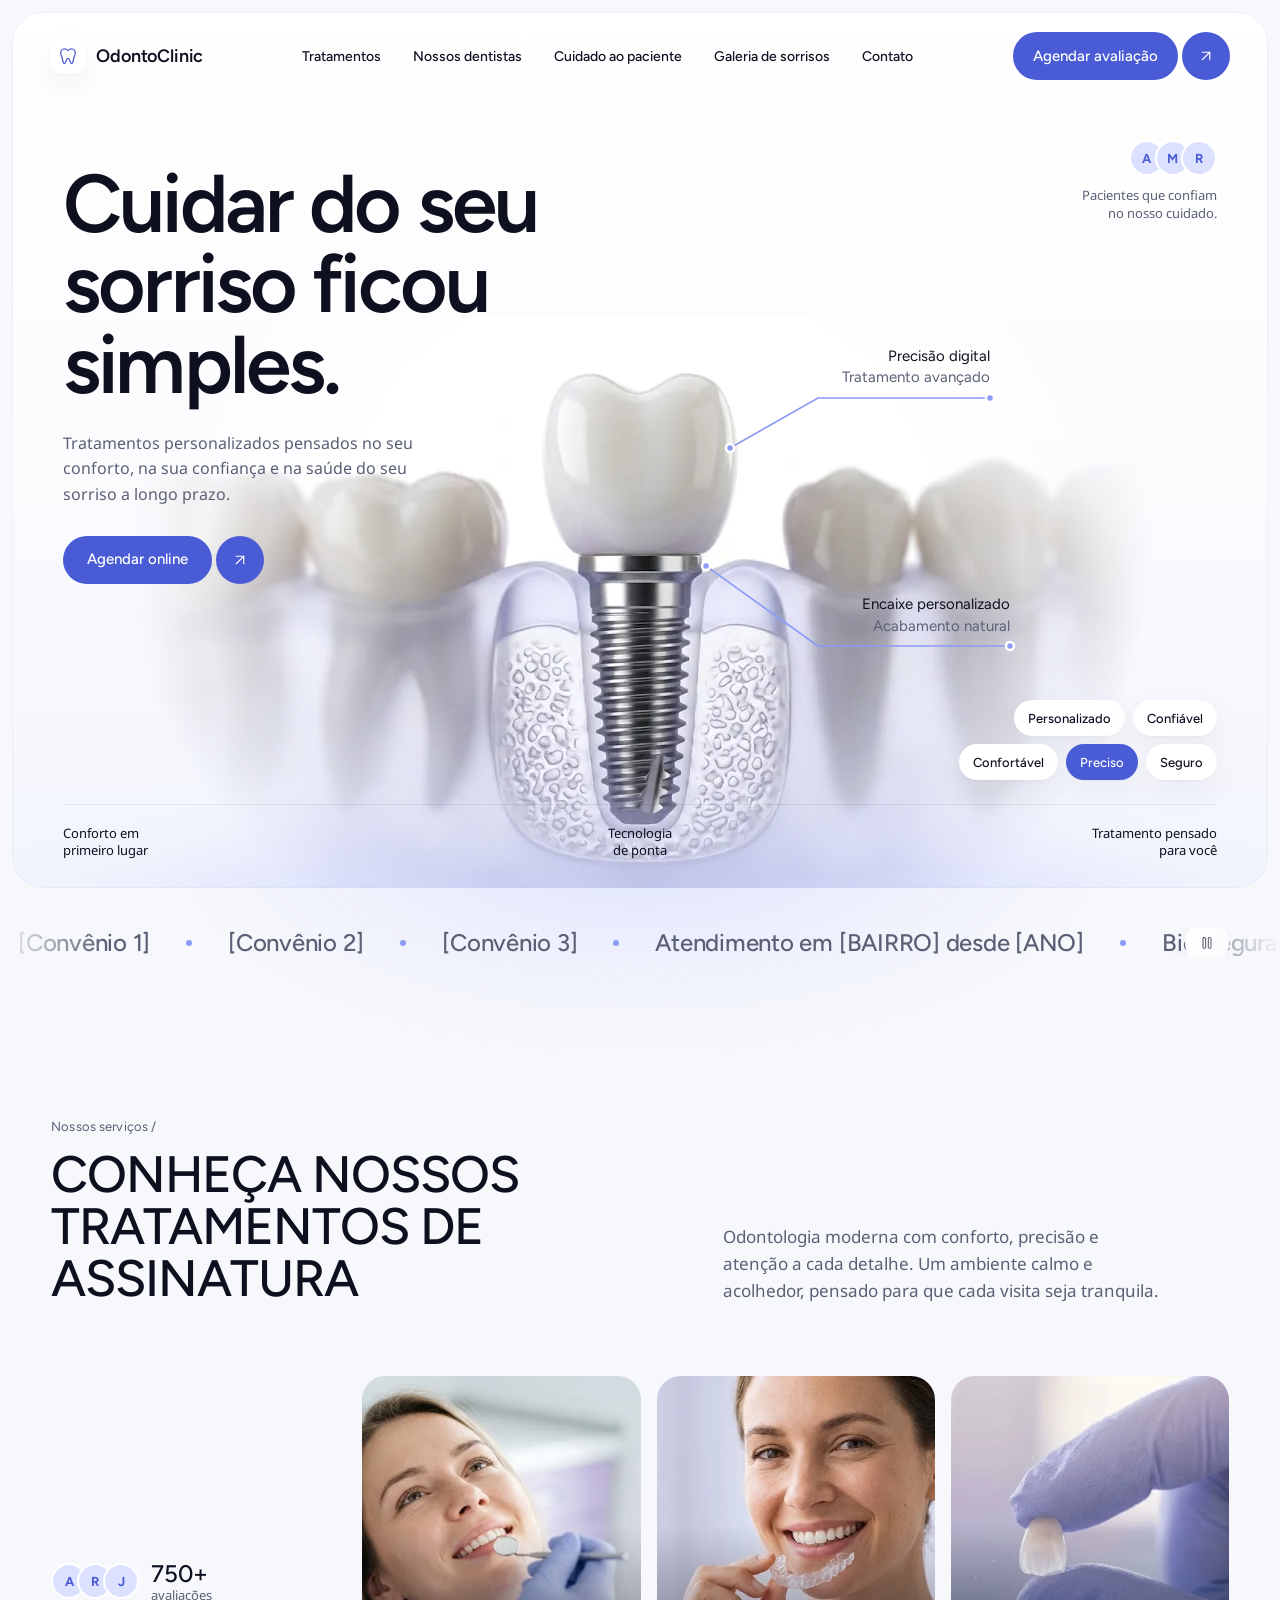
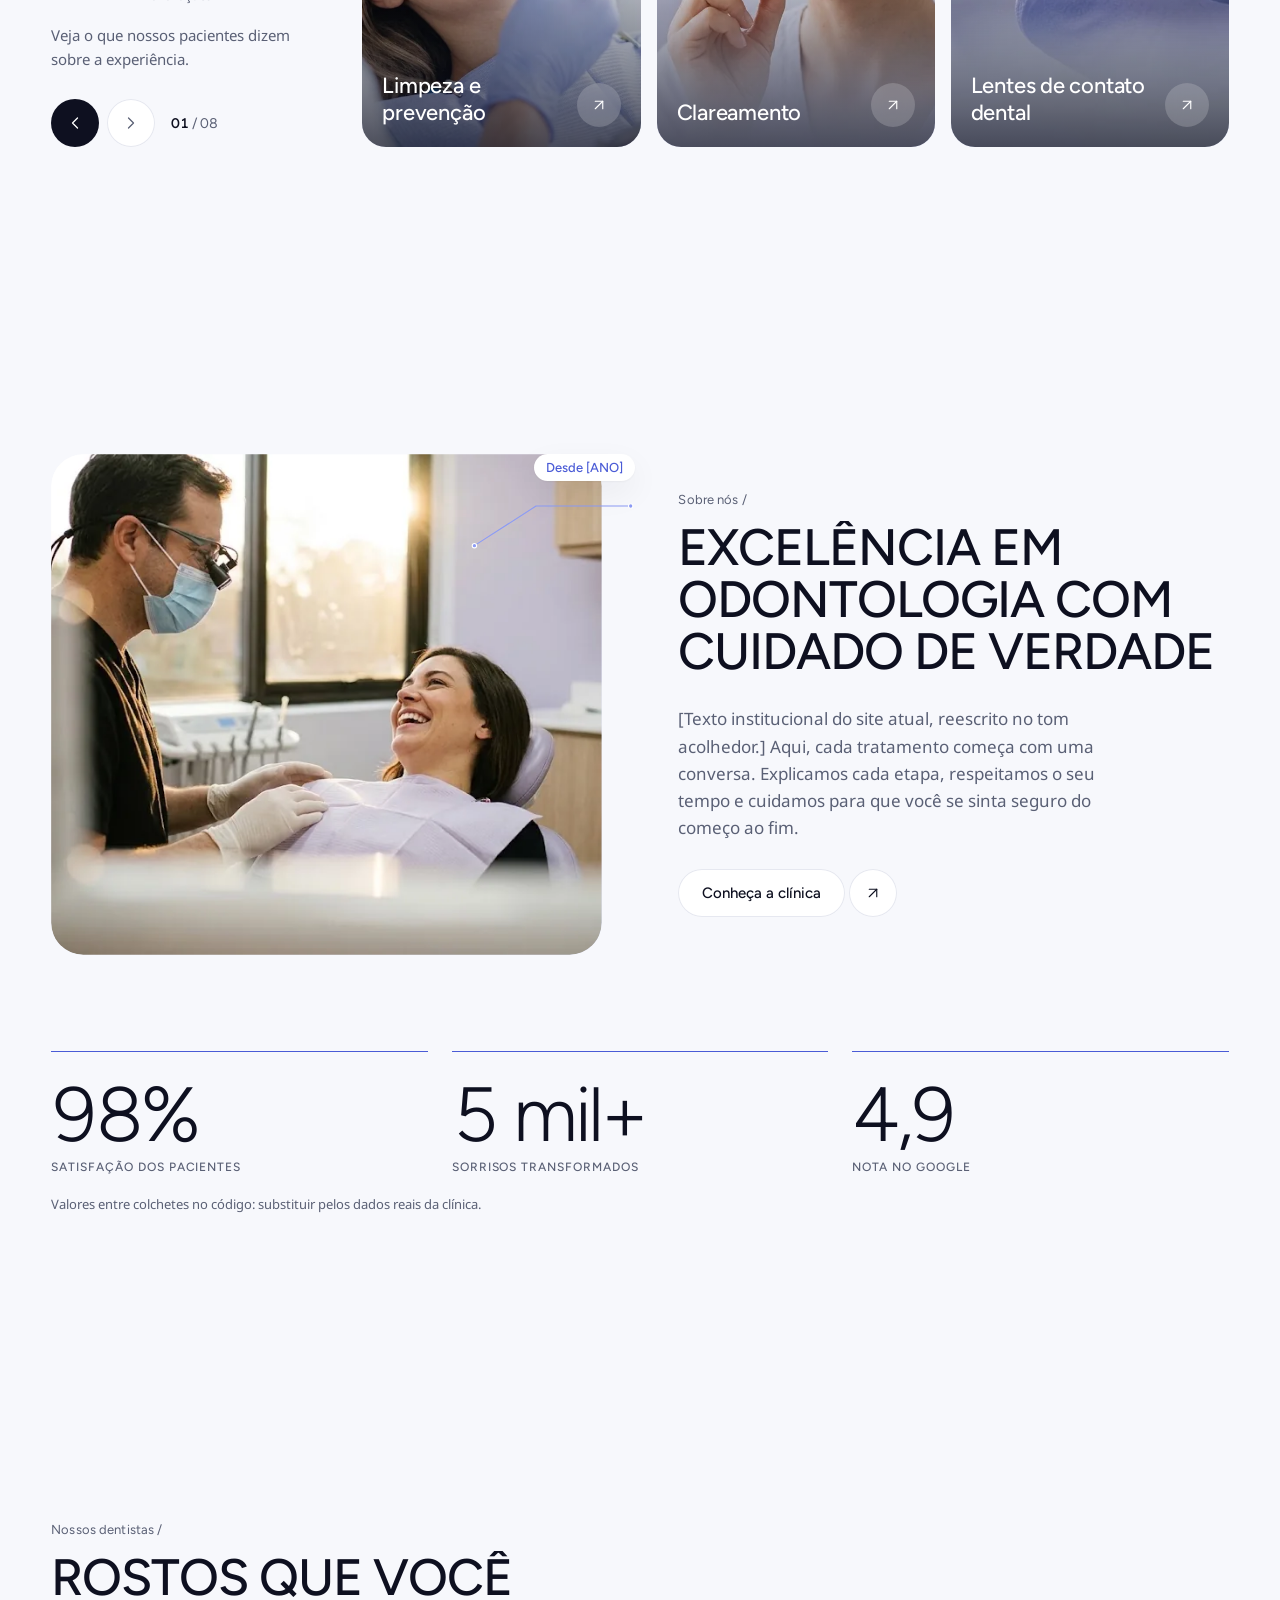
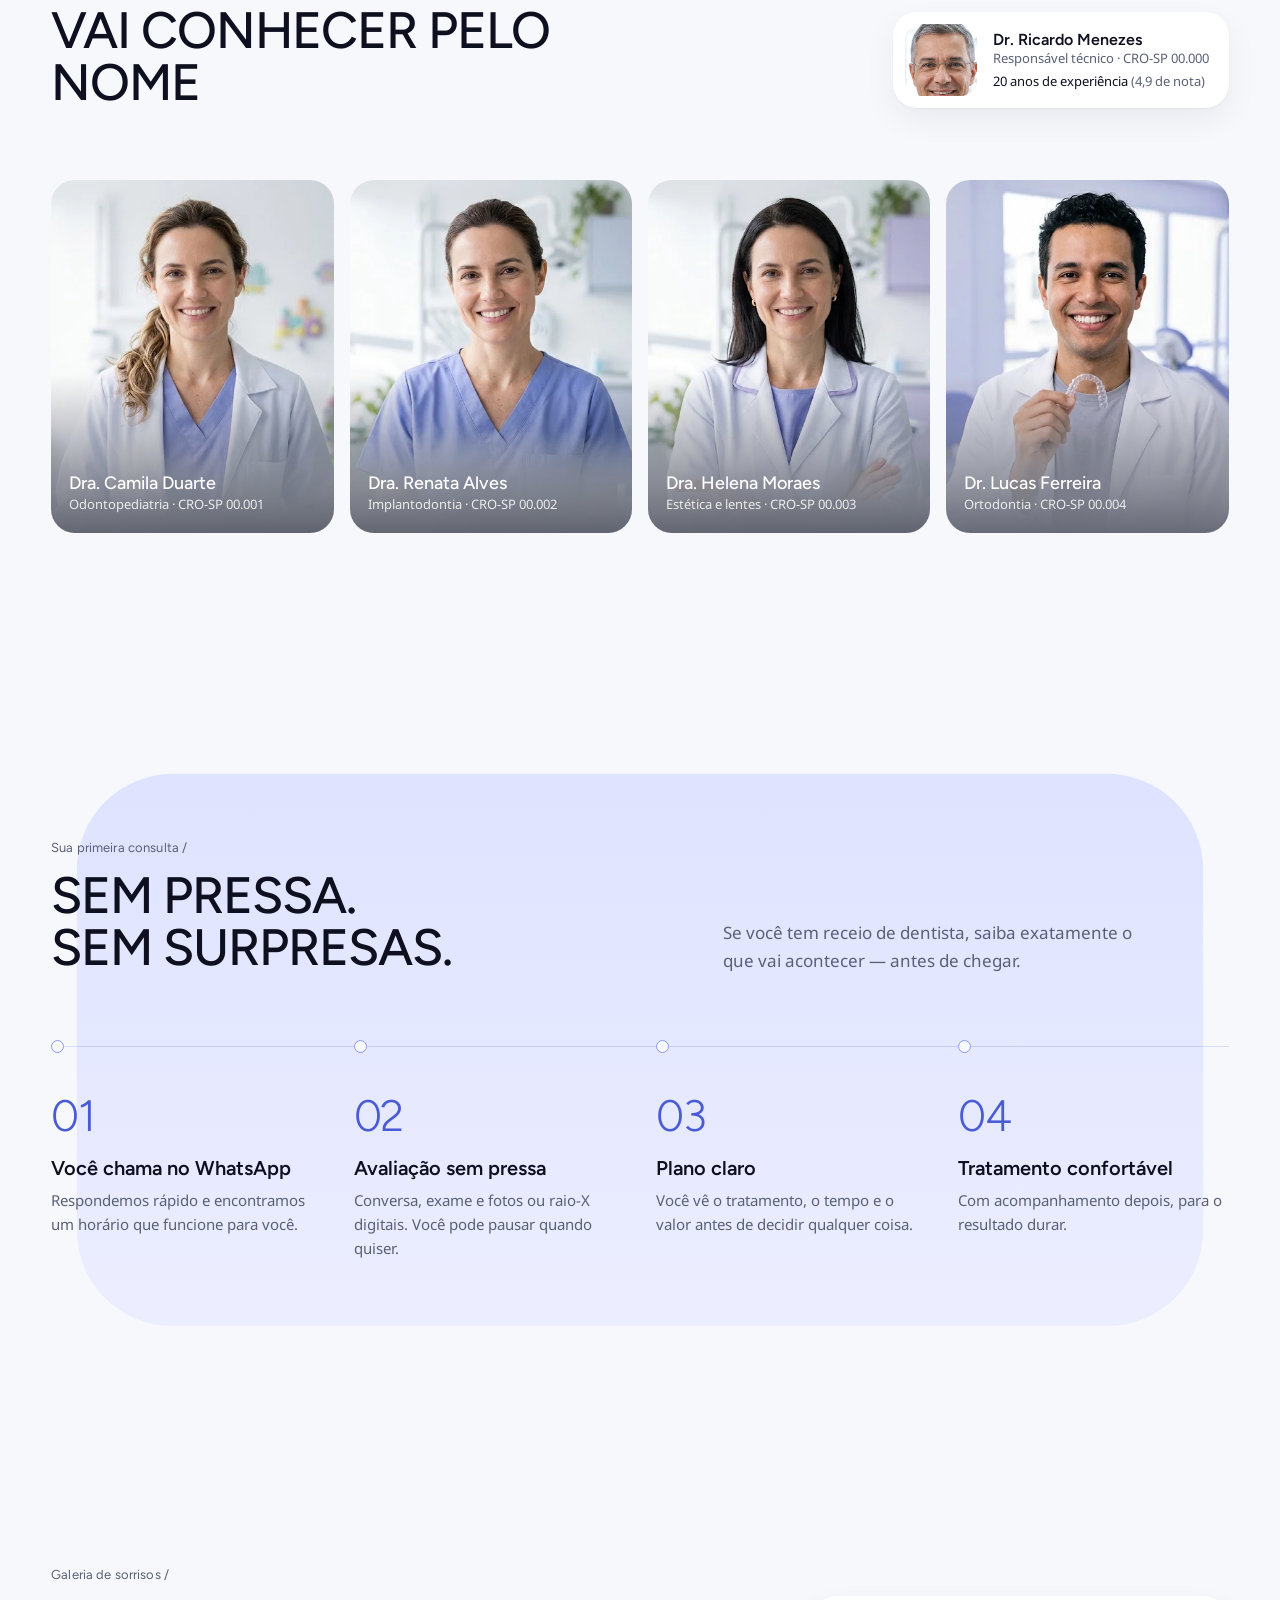
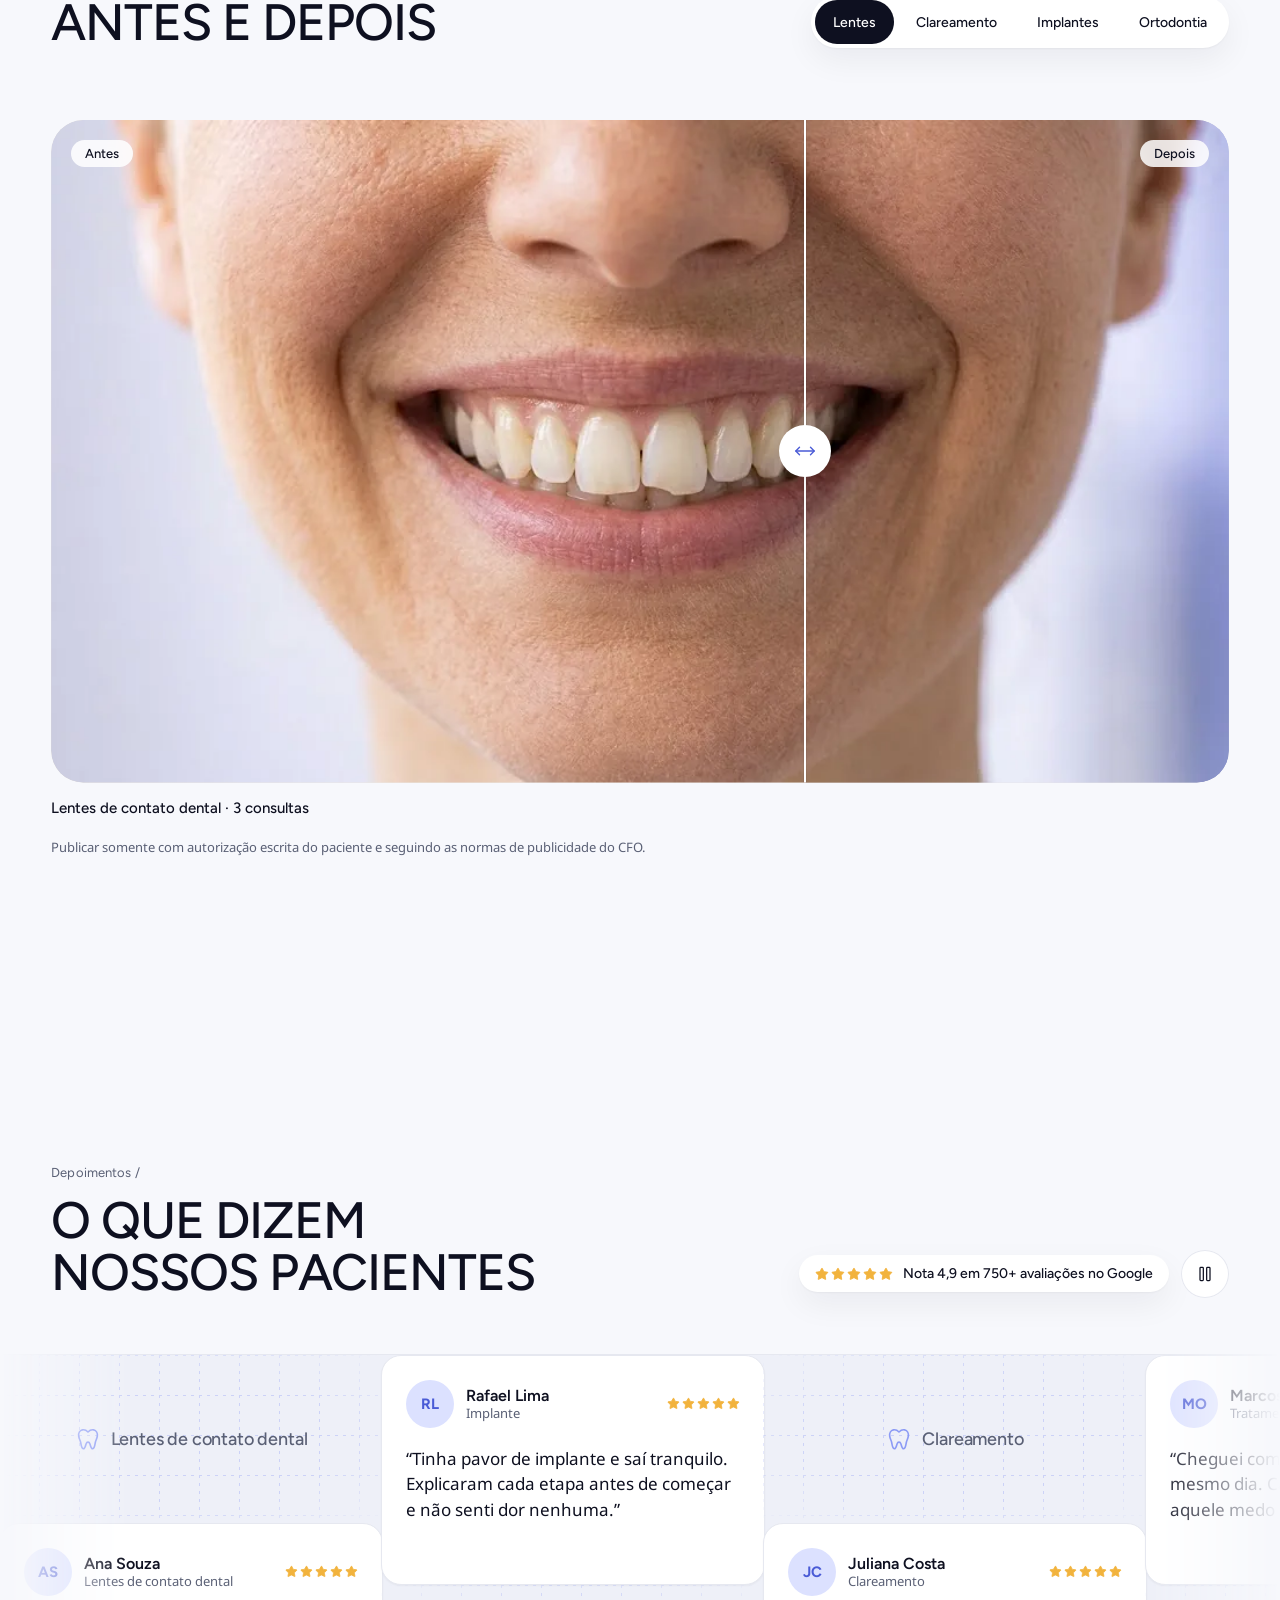
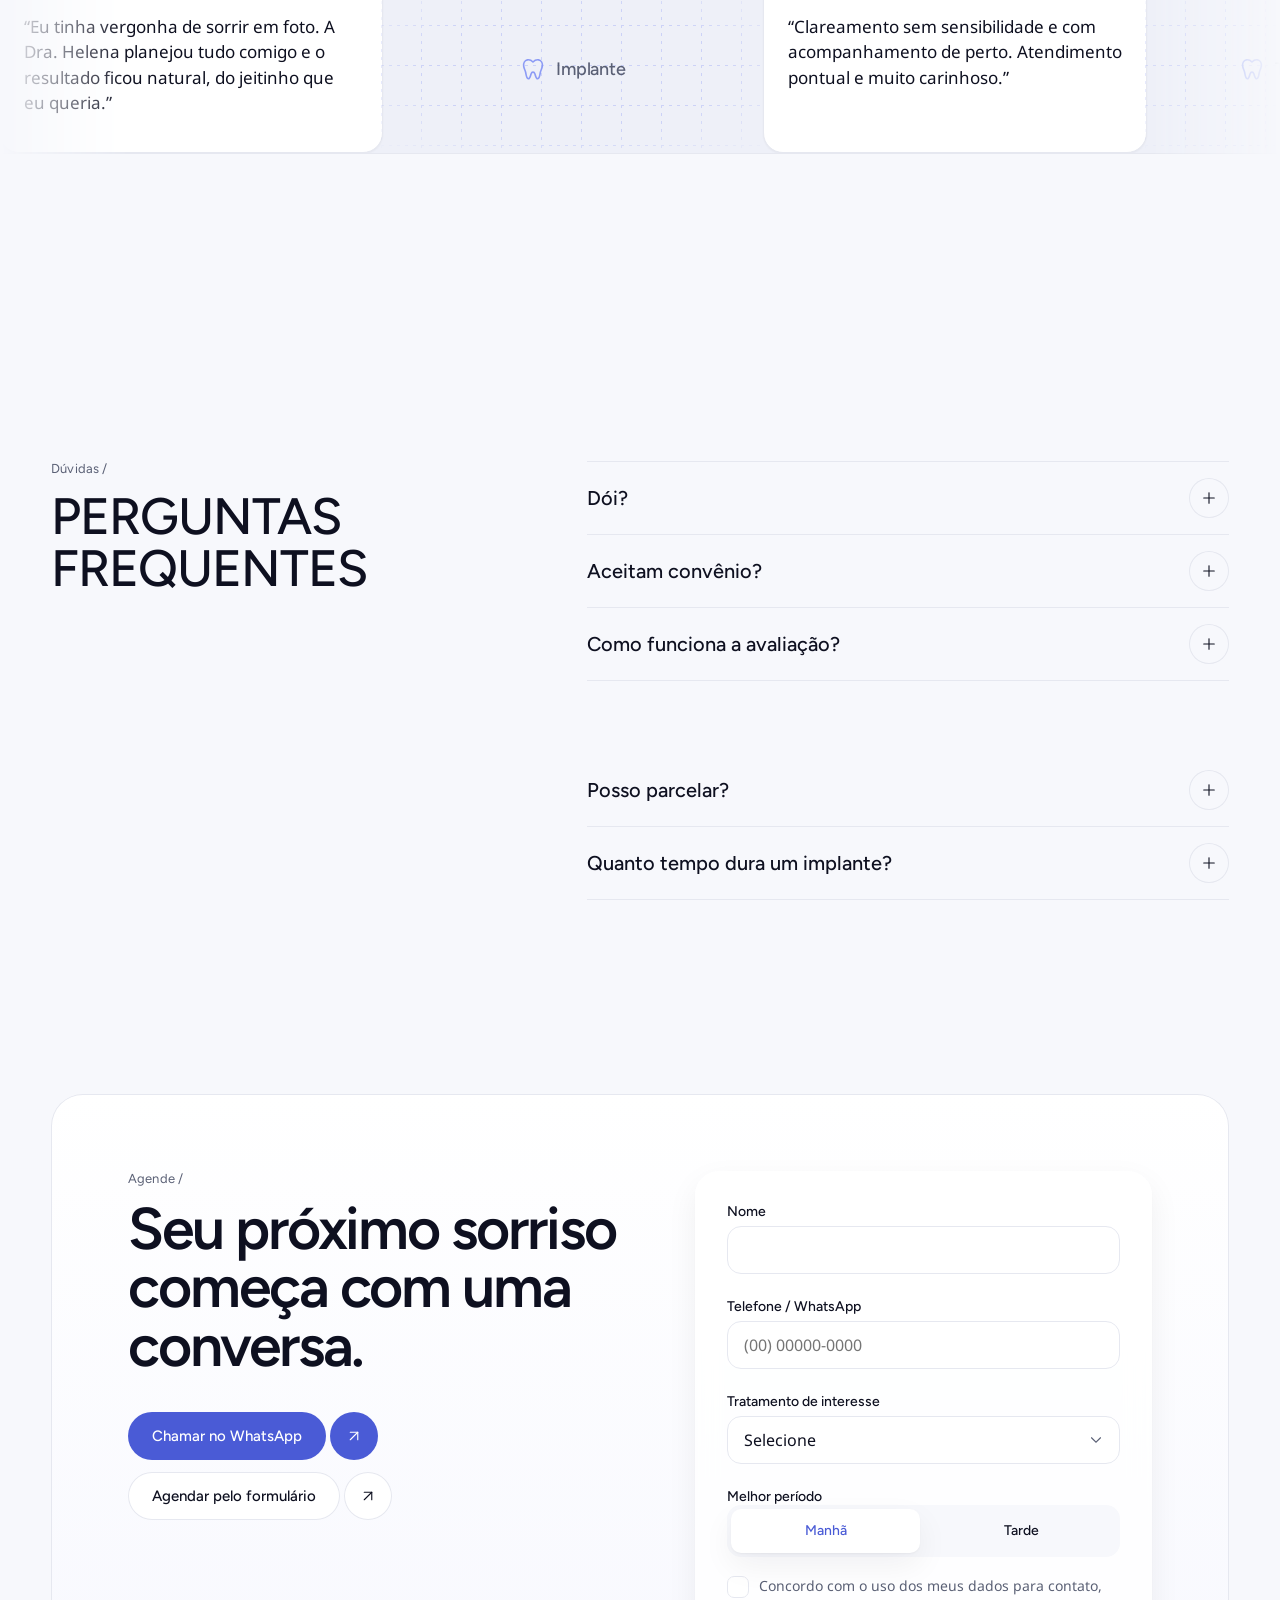
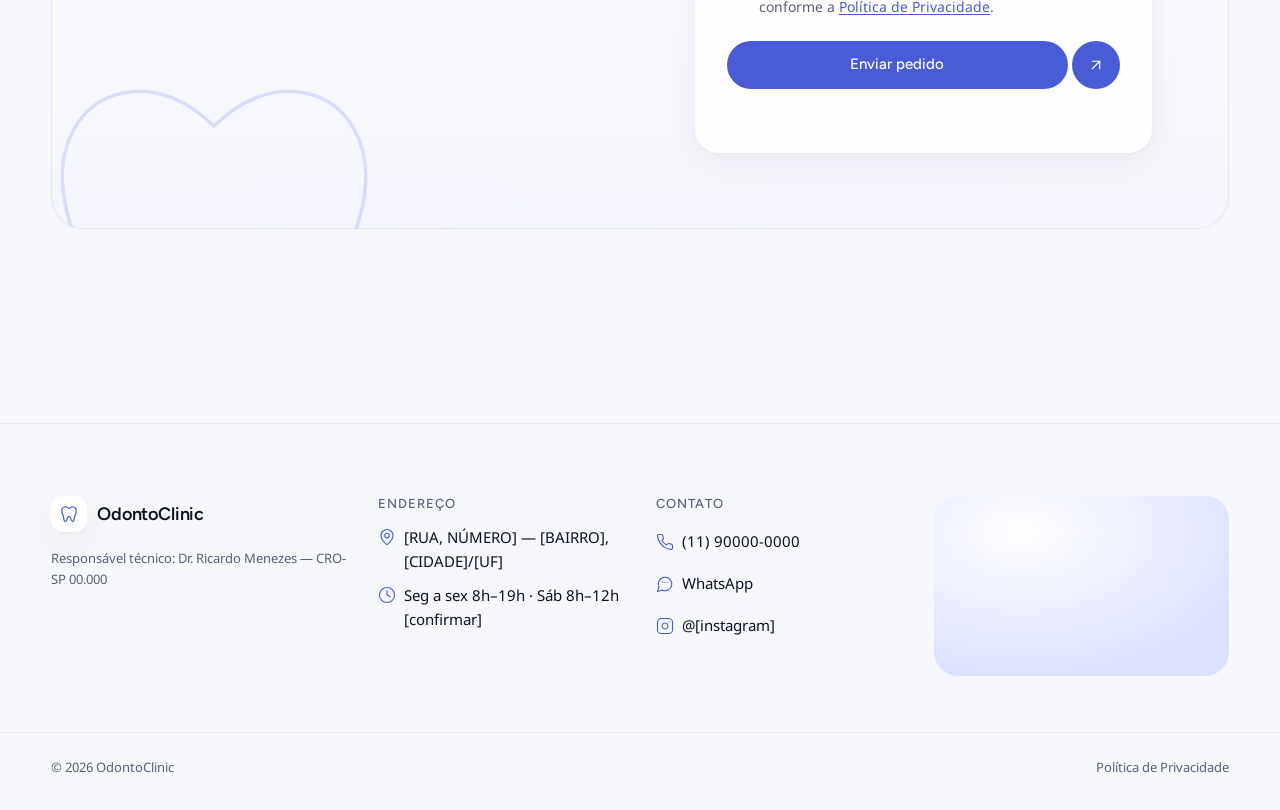
==== index.html @ 9a000b45 "Corrige site preso na tela de apresentação Quando o navegador usava um main.js antigo do cache com o" ====
<!doctype html>
<html lang="pt-BR">
<head>
  <meta charset="utf-8">
  <meta name="viewport" content="width=device-width, initial-scale=1">
  <title>OdontoClinic — Dentista em [BAIRRO], [CIDADE]</title>
  <meta name="description" content="Odontologia acolhedora em [BAIRRO], [CIDADE]. Tratamentos personalizados com conforto, precisão e plano claro antes de começar. Agende sua avaliação pelo WhatsApp.">
  <meta name="theme-color" content="#F7F8FC">
  <meta property="og:title" content="OdontoClinic — Cuidar do seu sorriso ficou simples">
  <meta property="og:description" content="Tratamentos personalizados pensados no seu conforto, na sua confiança e na saúde do seu sorriso.">
  <meta property="og:type" content="website">
  <meta property="og:image" content="https://bieltrem09.github.io/odontologista/assets/og-hero.jpg">
  <link rel="preconnect" href="https://fonts.googleapis.com">
  <link rel="preconnect" href="https://fonts.gstatic.com" crossorigin>
  <link href="https://fonts.googleapis.com/css2?family=Figtree:wght@300;400;500;600;700&family=Noto+Sans:wght@400;500&display=swap" rel="stylesheet">
  <link rel="stylesheet" href="styles.css?v=dev">
  <script>
    // Marca JS cedo para os estados iniciais das animações (sem "flash" de conteúdo)
    document.documentElement.classList.add('js');
    if (matchMedia('(prefers-reduced-motion: reduce)').matches) document.documentElement.classList.add('reduced');
    // Rede de segurança: se o script principal falhar ou demorar, a apresentação sai e o conteúdo aparece
    (function () {
      var done = false;
      function rescue() {
        if (done || document.documentElement.classList.contains('is-ready')) return;
        done = true;
        document.documentElement.classList.add('is-ready');
        var intro = document.querySelector('.intro'); if (intro) intro.remove();
        document.querySelectorAll('[data-reveal],[data-split],[data-draw],[data-carousel],.annot,.annot-line').forEach(function (el) {
          el.classList.add('is-in', 'is-drawn');
        });
      }
      addEventListener('error', function (e) { if (!e.filename || /main\.js/.test(e.filename)) setTimeout(rescue, 300); });
      setTimeout(rescue, 5000);
    })();
  </script>
  <script type="application/ld+json">
  {
    "@context": "https://schema.org",
    "@type": "Dentist",
    "name": "OdontoClinic",
    "image": "assets/og-hero.jpg",
    "telephone": "+55 11 90000-0000",
    "address": {
      "@type": "PostalAddress",
      "streetAddress": "[RUA, NÚMERO]",
      "addressLocality": "[CIDADE]",
      "addressRegion": "[UF]",
      "postalCode": "[CEP]",
      "addressCountry": "BR"
    },
    "openingHours": ["Mo-Fr 08:00-19:00", "Sa 08:00-12:00"],
    "aggregateRating": { "@type": "AggregateRating", "ratingValue": "[4.9]", "reviewCount": "[750]" }
  }
  </script>
</head>
<body>
  <!-- Sprite de ícones (Lucide, traço 1.5) -->
  <svg width="0" height="0" style="position:absolute" aria-hidden="true">
    <defs>
      <symbol id="i-arrow" viewBox="0 0 24 24"><path d="M7 7h10v10"/><path d="M7 17 17 7"/></symbol>
      <symbol id="i-left" viewBox="0 0 24 24"><path d="m15 18-6-6 6-6"/></symbol>
      <symbol id="i-right" viewBox="0 0 24 24"><path d="m9 18 6-6-6-6"/></symbol>
      <symbol id="i-plus" viewBox="0 0 24 24"><path d="M5 12h14"/><path d="M12 5v14"/></symbol>
      <symbol id="i-x" viewBox="0 0 24 24"><path d="M18 6 6 18"/><path d="m6 6 12 12"/></symbol>
      <symbol id="i-menu" viewBox="0 0 24 24"><path d="M4 8h16"/><path d="M4 16h16"/></symbol>
      <symbol id="i-pause" viewBox="0 0 24 24"><rect x="14" y="4" width="4" height="16" rx="1"/><rect x="6" y="4" width="4" height="16" rx="1"/></symbol>
      <symbol id="i-play" viewBox="0 0 24 24"><path d="M6 3 20 12 6 21Z"/></symbol>
      <symbol id="i-star" viewBox="0 0 24 24"><path d="M11.5 2.3a.5.5 0 0 1 .9 0l2.3 4.7a2 2 0 0 0 1.6 1.1l5.2.8a.5.5 0 0 1 .3.9l-3.8 3.7a2 2 0 0 0-.6 1.9l.9 5.2a.5.5 0 0 1-.8.6l-4.6-2.5a2 2 0 0 0-2 0l-4.6 2.5a.5.5 0 0 1-.8-.6l.9-5.2a2 2 0 0 0-.6-1.9L1.8 9.8a.5.5 0 0 1 .3-.9l5.2-.8a2 2 0 0 0 1.6-1.1z"/></symbol>
      <symbol id="i-chat" viewBox="0 0 24 24"><path d="M7.9 20A9 9 0 1 0 4 16.1L2 22Z"/><path d="M9 10h.01"/><path d="M12 10h.01"/><path d="M15 10h.01"/></symbol>
      <symbol id="i-pin" viewBox="0 0 24 24"><path d="M20 10c0 5-5.5 10.2-7.4 11.8a1 1 0 0 1-1.2 0C9.5 20.2 4 15 4 10a8 8 0 0 1 16 0"/><circle cx="12" cy="10" r="3"/></symbol>
      <symbol id="i-clock" viewBox="0 0 24 24"><circle cx="12" cy="12" r="10"/><path d="M12 6v6l4 2"/></symbol>
      <symbol id="i-phone" viewBox="0 0 24 24"><path d="M22 16.9v3a2 2 0 0 1-2.2 2 19.8 19.8 0 0 1-8.6-3.1 19.5 19.5 0 0 1-6-6A19.8 19.8 0 0 1 2.1 4.2 2 2 0 0 1 4.1 2h3a2 2 0 0 1 2 1.7c.1 1 .4 1.9.7 2.8a2 2 0 0 1-.5 2.1L8 9.9a16 16 0 0 0 6 6l1.3-1.3a2 2 0 0 1 2.1-.4c.9.3 1.8.6 2.8.7a2 2 0 0 1 1.7 2"/></symbol>
      <symbol id="i-insta" viewBox="0 0 24 24"><rect width="20" height="20" x="2" y="2" rx="5"/><path d="M16 11.4A4 4 0 1 1 12.6 8 4 4 0 0 1 16 11.4z"/><path d="M17.5 6.5h.01"/></symbol>
      <symbol id="i-move" viewBox="0 0 24 24"><path d="m18 8 4 4-4 4"/><path d="m6 8-4 4 4 4"/><path d="M2 12h20"/></symbol>
      <symbol id="i-image" viewBox="0 0 24 24"><rect width="18" height="18" x="3" y="3" rx="2"/><circle cx="9" cy="9" r="2"/><path d="m21 15-3.1-3.1a2 2 0 0 0-2.8 0L6 21"/></symbol>
      <symbol id="i-check" viewBox="0 0 24 24"><path d="M20 6 9 17l-5-5"/></symbol>
      <symbol id="i-tooth" viewBox="0 0 24 24"><path d="M12 5.5C10.5 4 8.6 3.2 6.8 3.6 4.3 4.1 3 6.6 3.4 9.4c.3 2.2 1.3 3.6 1.8 5.6.5 2.2.6 5.6 2.4 6 1.6.3 2-2.6 2.6-4.4.4-1.2 1-1.7 1.8-1.7s1.4.5 1.8 1.7c.6 1.8 1 4.7 2.6 4.4 1.8-.4 1.9-3.8 2.4-6 .5-2 1.5-3.4 1.8-5.6.4-2.8-.9-5.3-3.4-5.8-1.8-.4-3.7.4-5.2 1.9z"/></symbol>
    </defs>
  </svg>

  <!-- Intro: o dente se desenha e a cortina sobe revelando o hero -->
  <div class="intro" aria-hidden="true">
    <svg class="intro__mark" viewBox="0 0 24 24"><path pathLength="1" d="M12 5.5C10.5 4 8.6 3.2 6.8 3.6 4.3 4.1 3 6.6 3.4 9.4c.3 2.2 1.3 3.6 1.8 5.6.5 2.2.6 5.6 2.4 6 1.6.3 2-2.6 2.6-4.4.4-1.2 1-1.7 1.8-1.7s1.4.5 1.8 1.7c.6 1.8 1 4.7 2.6 4.4 1.8-.4 1.9-3.8 2.4-6 .5-2 1.5-3.4 1.8-5.6.4-2.8-.9-5.3-3.4-5.8-1.8-.4-3.7.4-5.2 1.9z"/></svg>
    <span class="intro__name">OdontoClinic</span>
  </div>

  <div class="progress" aria-hidden="true"><span></span></div>

  <a class="skip" href="#conteudo">Pular para o conteúdo</a>

  <!-- 4.1 Header -->
  <header class="header" data-header>
    <div class="header__inner">
      <a href="#topo" class="logo" aria-label="OdontoClinic — início">
        <span class="logo__mark"><svg><use href="#i-tooth"/></svg></span>
        <span class="logo__name">OdontoClinic</span>
      </a>
      <nav class="nav" aria-label="Principal">
        <a href="#tratamentos">Tratamentos</a>
        <a href="#dentistas">Nossos dentistas</a>
        <a href="#jornada">Cuidado ao paciente</a>
        <a href="#galeria">Galeria de sorrisos</a>
        <a href="#contato">Contato</a>
        <span class="nav__indicator" aria-hidden="true"></span>
      </nav>
      <a class="btn btn--primary header__cta" href="#" data-wa>
        <span class="btn__pill">Agendar avaliação</span>
        <span class="btn__circle" aria-hidden="true"><svg><use href="#i-arrow"/></svg></span>
      </a>
      <button class="burger" type="button" aria-expanded="false" aria-controls="menu" aria-label="Abrir menu">
        <span></span><span></span>
      </button>
    </div>
  </header>

  <!-- Menu mobile em tela cheia -->
  <div class="menu" id="menu" hidden>
    <nav class="menu__links" aria-label="Menu">
      <a href="#tratamentos"><span>Tratamentos</span></a>
      <a href="#dentistas"><span>Nossos dentistas</span></a>
      <a href="#jornada"><span>Cuidado ao paciente</span></a>
      <a href="#galeria"><span>Galeria de sorrisos</span></a>
      <a href="#contato"><span>Contato</span></a>
    </nav>
    <a class="btn btn--primary btn--block menu__wa" href="#" data-wa>
      <span class="btn__pill">Chamar no WhatsApp</span>
      <span class="btn__circle" aria-hidden="true"><svg><use href="#i-arrow"/></svg></span>
    </a>
  </div>

  <main id="conteudo">
    <!-- 4.2 Hero -->
    <section class="hero" id="topo" aria-labelledby="hero-title">
      <div class="hero__card" data-hero-card>
        <div class="hero__mist" aria-hidden="true"></div>

        <div class="hero__copy">
          <h1 class="hero__title" id="hero-title" data-split>
            <span class="line"><span>Cuidar do seu</span></span>
            <span class="line"><span>sorriso ficou</span></span>
            <span class="line"><span>simples.</span></span>
          </h1>
          <p class="hero__sub" data-hero-fade>Tratamentos personalizados pensados no seu conforto, na sua confiança e na saúde do seu sorriso a longo prazo.</p>
          <a class="btn btn--primary hero__cta" href="#" data-wa data-hero-fade>
            <span class="btn__pill">Agendar online</span>
            <span class="btn__circle" aria-hidden="true"><svg><use href="#i-arrow"/></svg></span>
          </a>
        </div>

        <!-- Palco do implante: SVG + anotações compartilham o mesmo sistema de coordenadas -->
        <div class="stage" data-stage>
          <div class="stage__tilt" data-tilt>
            <img class="implant" src="assets/hero-implante.webp" alt="Implante dentário: coroa de cerâmica branca sobre pino de titânio, entre dentes naturais" width="1024" height="572" fetchpriority="high" decoding="async">

            <!-- linhas de anotação (desenham-se no carregamento) -->
            <svg class="annot-lines" viewBox="0 0 1024 572" aria-hidden="true">
              <g class="annot-line" data-annot-line="0">
                <path d="M602 132 L690 82 L862 82"/>
                <circle cx="602" cy="132" r="4"/>
                <circle cx="862" cy="82" r="4"/>
              </g>
              <g class="annot-line" data-annot-line="1">
                <path d="M578 250 L690 330 L882 330"/>
                <circle cx="578" cy="250" r="4"/>
                <circle cx="882" cy="330" r="4"/>
              </g>
            </svg>
          </div>

          <div class="annot annot--a" data-annot="0" aria-live="polite">
            <span class="annot__t">Precisão digital</span>
            <span class="annot__s">Tratamento avançado</span>
          </div>
          <div class="annot annot--b" data-annot="1" aria-live="polite">
            <span class="annot__t">Encaixe personalizado</span>
            <span class="annot__s">Acabamento natural</span>
          </div>
        </div>

        <!-- avatares + tooltip com nota -->
        <div class="trust" data-hero-fade tabindex="0" aria-describedby="trust-tip">
          <div class="avatars" aria-hidden="true">
            <span class="av"><b>A</b><img src="https://images.unsplash.com/photo-1534528741775-53994a69daeb?auto=format&fit=crop&crop=faces&w=96&h=96&q=70" alt="" width="36" height="36" loading="lazy"></span><span class="av"><b>M</b><img src="https://images.unsplash.com/photo-1472099645785-5658abf4ff4e?auto=format&fit=crop&crop=faces&w=96&h=96&q=70" alt="" width="36" height="36" loading="lazy"></span><span class="av"><b>R</b><img src="https://images.unsplash.com/photo-1517841905240-472988babdf9?auto=format&fit=crop&crop=faces&w=96&h=96&q=70" alt="" width="36" height="36" loading="lazy"></span>
          </div>
          <p>Pacientes que confiam<br>no nosso cuidado.</p>
          <span class="trust__tip" role="tooltip" id="trust-tip"><svg><use href="#i-star"/></svg> [4.9] no Google</span>
        </div>

        <!-- chips que trocam as anotações -->
        <div class="chips" role="group" aria-label="Escolha um valor para ver os detalhes">
          <button type="button" class="chip" data-chip="personalizado">Personalizado</button>
          <button type="button" class="chip" data-chip="confiavel">Confiável</button>
          <button type="button" class="chip" data-chip="confortavel">Confortável</button>
          <button type="button" class="chip is-active" aria-pressed="true" data-chip="preciso">Preciso</button>
          <button type="button" class="chip" data-chip="seguro">Seguro</button>
        </div>

        <div class="hero__foot" data-hero-fade>
          <span>Conforto em<br>primeiro lugar</span>
          <span>Tecnologia<br>de ponta</span>
          <span>Tratamento pensado<br>para você</span>
        </div>
      </div>
    </section>

    <!-- 4.3 Faixa de confiança (a névoa continua por trás) -->
    <section class="band" aria-label="Convênios e selos">
      <div class="band__mist" aria-hidden="true"></div>
      <div class="marquee" data-marquee>
        <div class="marquee__track">
          <ul>
            <li>[Convênio 1]</li><li class="dot" aria-hidden="true"></li>
            <li>[Convênio 2]</li><li class="dot" aria-hidden="true"></li>
            <li>[Convênio 3]</li><li class="dot" aria-hidden="true"></li>
            <li>Atendimento em [BAIRRO] desde [ANO]</li><li class="dot" aria-hidden="true"></li>
            <li>Biossegurança certificada</li><li class="dot" aria-hidden="true"></li>
            <li>[Convênio 4]</li><li class="dot" aria-hidden="true"></li>
          </ul>
          <ul aria-hidden="true">
            <li>[Convênio 1]</li><li class="dot"></li>
            <li>[Convênio 2]</li><li class="dot"></li>
            <li>[Convênio 3]</li><li class="dot"></li>
            <li>Atendimento em [BAIRRO] desde [ANO]</li><li class="dot"></li>
            <li>Biossegurança certificada</li><li class="dot"></li>
            <li>[Convênio 4]</li><li class="dot"></li>
          </ul>
        </div>
        <button class="marquee__toggle" type="button" aria-label="Pausar faixa" data-marquee-toggle>
          <svg><use href="#i-pause"/></svg>
        </button>
      </div>
    </section>

    <!-- 4.4 Serviços -->
    <section class="section services" id="tratamentos" aria-labelledby="t-serv">
      <div class="wrap">
        <div class="shead">
          <h2 class="stitle" id="t-serv">
            <span class="slabel" data-reveal>Nossos serviços /</span>
            <span data-split>
              <span class="line"><span>Conheça nossos</span></span>
              <span class="line"><span>tratamentos de assinatura</span></span>
            </span>
          </h2>
          <p class="shead__p" data-reveal style="--d:3">Odontologia moderna com conforto, precisão e atenção a cada detalhe. Um ambiente calmo e acolhedor, pensado para que cada visita seja tranquila.</p>
        </div>

        <div class="services__grid">
          <aside class="services__aside" data-reveal>
            <div class="reviews">
              <div class="avatars" aria-hidden="true">
                <span class="av"><b>A</b><img src="https://images.unsplash.com/photo-1494790108377-be9c29b29330?auto=format&fit=crop&crop=faces&w=96&h=96&q=70" alt="" width="36" height="36" loading="lazy"></span><span class="av"><b>R</b><img src="https://images.unsplash.com/photo-1507003211169-0a1dd7228f2d?auto=format&fit=crop&crop=faces&w=96&h=96&q=70" alt="" width="36" height="36" loading="lazy"></span><span class="av"><b>J</b><img src="https://images.unsplash.com/photo-1438761681033-6461ffad8d80?auto=format&fit=crop&crop=faces&w=96&h=96&q=70" alt="" width="36" height="36" loading="lazy"></span>
              </div>
              <div><strong class="reviews__n">750+</strong><span>avaliações</span></div>
            </div>
            <p>Veja o que nossos pacientes dizem sobre a experiência.</p>
            <div class="carousel-ctrl">
              <button class="ctrl ctrl--solid" type="button" data-car-prev aria-label="Tratamento anterior"><svg><use href="#i-left"/></svg></button>
              <button class="ctrl" type="button" data-car-next aria-label="Próximo tratamento"><svg><use href="#i-right"/></svg></button>
              <span class="counter" aria-live="polite"><b data-car-cur>01</b> / <span data-car-total>08</span></span>
            </div>
          </aside>

          <div class="carousel" data-carousel tabindex="0" role="region" aria-roledescription="carrossel" aria-label="Tratamentos">
            <ul class="carousel__track" data-car-track></ul>
          </div>
        </div>
      </div>
    </section>

    <!-- 4.5 Sobre -->
    <section class="section about" id="sobre" aria-labelledby="t-about">
      <div class="wrap about__grid">
        <div class="about__media">
          <figure class="media media--tall" data-reveal="img">
            <img src="assets/sobre.webp" alt="Dentista atendendo uma paciente que sorri na cadeira do consultório" width="1024" height="572" loading="lazy" decoding="async">
          </figure>
          <svg class="about__annot" viewBox="0 0 300 120" aria-hidden="true" data-draw>
            <path d="M8 112 L120 40 L292 40"/><circle cx="8" cy="112" r="4"/><circle cx="292" cy="40" r="4"/>
          </svg>
          <span class="about__since" data-reveal style="--d:4">Desde [ANO]</span>
        </div>
        <div class="about__copy">
          <h2 class="stitle" id="t-about">
            <span class="slabel" data-reveal>Sobre nós /</span>
            <span data-split>
              <span class="line"><span>Excelência em</span></span>
              <span class="line"><span>odontologia com</span></span>
              <span class="line"><span>cuidado de verdade</span></span>
            </span>
          </h2>
          <p data-reveal style="--d:3">[Texto institucional do site atual, reescrito no tom acolhedor.] Aqui, cada tratamento começa com uma conversa. Explicamos cada etapa, respeitamos o seu tempo e cuidamos para que você se sinta seguro do começo ao fim.</p>
          <a class="btn btn--ghost" href="#dentistas" data-reveal style="--d:4">
            <span class="btn__pill">Conheça a clínica</span>
            <span class="btn__circle" aria-hidden="true"><svg><use href="#i-arrow"/></svg></span>
          </a>
        </div>
      </div>

      <div class="wrap">
        <dl class="metrics" data-stagger>
          <div class="metric" data-reveal>
            <dt>Satisfação dos pacientes</dt>
            <dd><span data-count="98" data-suffix="%">98%</span></dd>
          </div>
          <div class="metric" data-reveal>
            <dt>Sorrisos transformados</dt>
            <dd><span data-count="5" data-suffix=" mil+">5 mil+</span></dd>
          </div>
          <div class="metric" data-reveal>
            <dt>Nota no Google</dt>
            <dd><span data-count="4.9" data-decimals="1">4,9</span></dd>
          </div>
        </dl>
        <p class="note">Valores entre colchetes no código: substituir pelos dados reais da clínica.</p>
      </div>
    </section>

    <!-- 4.6 Dentistas -->
    <section class="section team" id="dentistas" aria-labelledby="t-team">
      <div class="wrap">
        <div class="shead">
          <h2 class="stitle" id="t-team">
            <span class="slabel" data-reveal>Nossos dentistas /</span>
            <span data-split>
              <span class="line"><span>Rostos que você</span></span>
              <span class="line"><span>vai conhecer pelo nome</span></span>
            </span>
          </h2>
          <div class="lead-card" data-reveal style="--d:3">
            <img src="assets/dr-responsavel.webp" data-fallback="https://images.unsplash.com/photo-1622253692010-333f2da6031d?auto=format&fit=crop&w=240&q=70" alt="Retrato do Dr. Ricardo Menezes, responsável técnico" width="72" height="72" loading="lazy">
            <div>
              <strong>Dr. Ricardo Menezes</strong>
              <span>Responsável técnico · CRO-SP 00.000</span>
              <em>20 anos de experiência <span>(4,9 de nota)</span></em>
            </div>
          </div>
        </div>

        <ul class="team__grid" data-stagger>
          <li class="doc" data-reveal>
            <article class="doc__card" tabindex="0">
              <img src="assets/dr-1.webp" data-fallback="https://images.unsplash.com/photo-1559839734-2b71ea197ec2?auto=format&fit=crop&w=800&q=70" alt="Retrato de Dra. Camila, sorrindo no consultório" width="800" height="1000" loading="lazy">
              <div class="doc__info">
                <h3>Dra. Camila Duarte</h3>
                <p>Odontopediatria · CRO-SP 00.001</p>
              </div>
              <div class="doc__back">
                <p class="doc__edu">Especialista em Odontopediatria</p>
                <p class="doc__quote">“Gosto de explicar cada etapa antes de começar.”</p>
                <a class="btn btn--light btn--sm" href="#" data-wa="Olá! Gostaria de agendar uma avaliação com Dra. Camila.">
                  <span class="btn__pill">Agendar com Dra. Camila</span>
                  <span class="btn__circle" aria-hidden="true"><svg><use href="#i-arrow"/></svg></span>
                </a>
              </div>
            </article>
          </li>
          <li class="doc" data-reveal>
            <article class="doc__card" tabindex="0">
              <img src="assets/dr-2.webp" data-fallback="https://images.unsplash.com/photo-1612349317150-e413f6a5b16d?auto=format&fit=crop&w=800&q=70" alt="Retrato de Dra. Renata, de jaleco" width="800" height="1000" loading="lazy">
              <div class="doc__info">
                <h3>Dra. Renata Alves</h3>
                <p>Implantodontia · CRO-SP 00.002</p>
              </div>
              <div class="doc__back">
                <p class="doc__edu">Especialista em Implantodontia</p>
                <p class="doc__quote">“Planejo cada implante para que pareça seu desde o primeiro dia.”</p>
                <a class="btn btn--light btn--sm" href="#" data-wa="Olá! Gostaria de agendar uma avaliação com Dra. Renata.">
                  <span class="btn__pill">Agendar com Dra. Renata</span>
                  <span class="btn__circle" aria-hidden="true"><svg><use href="#i-arrow"/></svg></span>
                </a>
              </div>
            </article>
          </li>
          <li class="doc" data-reveal>
            <article class="doc__card" tabindex="0">
              <img src="assets/dr-3.webp" data-fallback="https://images.unsplash.com/photo-1594824476967-48c8b964273f?auto=format&fit=crop&w=800&q=70" alt="Retrato de Dra. Helena, de braços cruzados" width="800" height="1000" loading="lazy">
              <div class="doc__info">
                <h3>Dra. Helena Moraes</h3>
                <p>Estética e lentes · CRO-SP 00.003</p>
              </div>
              <div class="doc__back">
                <p class="doc__edu">Especialista em Dentística</p>
                <p class="doc__quote">“Um sorriso natural é aquele que combina com você.”</p>
                <a class="btn btn--light btn--sm" href="#" data-wa="Olá! Gostaria de agendar uma avaliação com Dra. Helena.">
                  <span class="btn__pill">Agendar com Dra. Helena</span>
                  <span class="btn__circle" aria-hidden="true"><svg><use href="#i-arrow"/></svg></span>
                </a>
              </div>
            </article>
          </li>
          <li class="doc" data-reveal>
            <article class="doc__card" tabindex="0">
              <img src="assets/dr-4.webp" data-fallback="https://images.unsplash.com/photo-1537368910025-700350fe46c7?auto=format&fit=crop&w=800&q=70" alt="Retrato de Dr. Lucas, sorrindo" width="800" height="1000" loading="lazy">
              <div class="doc__info">
                <h3>Dr. Lucas Ferreira</h3>
                <p>Ortodontia · CRO-SP 00.004</p>
              </div>
              <div class="doc__back">
                <p class="doc__edu">Especialista em Ortodontia</p>
                <p class="doc__quote">“Alinhar dentes é também alinhar expectativas.”</p>
                <a class="btn btn--light btn--sm" href="#" data-wa="Olá! Gostaria de agendar uma avaliação com Dr. Lucas.">
                  <span class="btn__pill">Agendar com Dr. Lucas</span>
                  <span class="btn__circle" aria-hidden="true"><svg><use href="#i-arrow"/></svg></span>
                </a>
              </div>
            </article>
          </li>
        </ul>
      </div>
    </section>

    <!-- 4.7 Jornada -->
    <section class="section journey" id="jornada" aria-labelledby="t-jour" data-journey>
      <div class="journey__bg" aria-hidden="true"></div>
      <div class="wrap">
        <div class="shead">
          <h2 class="stitle" id="t-jour">
            <span class="slabel" data-reveal>Sua primeira consulta /</span>
            <span data-split>
              <span class="line"><span>Sem pressa.</span></span>
              <span class="line"><span>Sem surpresas.</span></span>
            </span>
          </h2>
          <p class="shead__p" data-reveal style="--d:3">Se você tem receio de dentista, saiba exatamente o que vai acontecer — antes de chegar.</p>
        </div>
        <ol class="steps" data-stagger>
          <li class="steps__rail" aria-hidden="true"><span data-rail></span></li>
          <li class="step" data-reveal><span class="step__n">01</span><h3>Você chama no WhatsApp</h3><p>Respondemos rápido e encontramos um horário que funcione para você.</p></li>
          <li class="step" data-reveal><span class="step__n">02</span><h3>Avaliação sem pressa</h3><p>Conversa, exame e fotos ou raio-X digitais. Você pode pausar quando quiser.</p></li>
          <li class="step" data-reveal><span class="step__n">03</span><h3>Plano claro</h3><p>Você vê o tratamento, o tempo e o valor antes de decidir qualquer coisa.</p></li>
          <li class="step" data-reveal><span class="step__n">04</span><h3>Tratamento confortável</h3><p>Com acompanhamento depois, para o resultado durar.</p></li>
        </ol>
      </div>
    </section>

    <!-- 4.8 Galeria antes/depois -->
    <section class="section gallery" id="galeria" aria-labelledby="t-gal">
      <div class="wrap">
        <div class="shead">
          <h2 class="stitle" id="t-gal">
            <span class="slabel" data-reveal>Galeria de sorrisos /</span>
            <span data-split>
              <span class="line"><span>Antes e depois</span></span>
            </span>
          </h2>
          <div class="tabs" role="tablist" aria-label="Tratamentos da galeria" data-reveal style="--d:2">
            <button role="tab" aria-selected="true" data-tab="0">Lentes</button>
            <button role="tab" aria-selected="false" tabindex="-1" data-tab="1">Clareamento</button>
            <button role="tab" aria-selected="false" tabindex="-1" data-tab="2">Implantes</button>
            <button role="tab" aria-selected="false" tabindex="-1" data-tab="3">Ortodontia</button>
            <span class="tabs__ink" aria-hidden="true"></span>
          </div>
        </div>

        <div class="ba" data-ba data-reveal="img" style="--pos:50%">
          <div class="ba__layer ba__before"><img class="ba__img" data-ba-img-before alt="" src="assets/ba-lentes-antes.webp"><div class="ba__ph"><svg><use href="#i-image"/></svg><span data-ba-before>Antes</span></div></div>
          <div class="ba__layer ba__after"><img class="ba__img" data-ba-img-after alt="" src="assets/ba-lentes-depois.webp"><div class="ba__ph"><svg><use href="#i-image"/></svg><span data-ba-after>Depois</span></div></div>
          <span class="ba__tag ba__tag--l">Antes</span>
          <span class="ba__tag ba__tag--r">Depois</span>
          <div class="ba__handle" aria-hidden="true"><span><svg><use href="#i-move"/></svg></span></div>
          <input class="ba__range" type="range" min="0" max="100" value="50" aria-label="Comparar antes e depois — use as setas">
        </div>
        <p class="ba__cap" data-ba-cap>Lentes de contato dental · 3 consultas</p>
        <p class="note">Publicar somente com autorização escrita do paciente e seguindo as normas de publicidade do CFO.</p>
      </div>
    </section>

    <!-- 4.9 Depoimentos — adaptado do "Testimonials 13" (21st.dev) -->
    <section class="section testi" aria-labelledby="t-testi">
      <div class="wrap">
        <div class="shead">
          <h2 class="stitle" id="t-testi">
            <span class="slabel" data-reveal>Depoimentos /</span>
            <span data-split>
              <span class="line"><span>O que dizem</span></span>
              <span class="line"><span>nossos pacientes</span></span>
            </span>
          </h2>
          <div class="testi__side" data-reveal style="--d:3">
            <a class="gbadge" href="#">
              <span class="gbadge__stars" aria-hidden="true"><svg><use href="#i-star"/></svg><svg><use href="#i-star"/></svg><svg><use href="#i-star"/></svg><svg><use href="#i-star"/></svg><svg><use href="#i-star"/></svg></span>
              Nota 4,9 em 750+ avaliações no Google
            </a>
            <button class="ctrl" type="button" data-tm-toggle aria-label="Pausar depoimentos"><svg><use href="#i-pause"/></svg></button>
          </div>
        </div>
      </div>
      <div class="tm" data-tm data-reveal role="region" aria-label="Depoimentos de pacientes">
        <div class="tm__track" data-tm-track></div>
      </div>
    </section>

    <!-- 4.10 FAQ -->
    <section class="section faq" aria-labelledby="t-faq">
      <div class="wrap faq__grid">
        <h2 class="stitle" id="t-faq">
          <span class="slabel" data-reveal>Dúvidas /</span>
          <span data-split>
            <span class="line"><span>Perguntas</span></span>
            <span class="line"><span>frequentes</span></span>
          </span>
        </h2>
        <div class="acc" data-stagger>
          <div class="acc__item" data-reveal>
            <h3><button type="button" aria-expanded="false">Dói?<span class="acc__ic" aria-hidden="true"><svg><use href="#i-plus"/></svg></span></button></h3>
            <div class="acc__panel"><div><p>Usamos anestesia com técnica suave e explicamos cada etapa antes. Você pode pedir uma pausa a qualquer momento — basta levantar a mão.</p></div></div>
          </div>
          <div class="acc__item" data-reveal>
            <h3><button type="button" aria-expanded="false">Aceitam convênio?<span class="acc__ic" aria-hidden="true"><svg><use href="#i-plus"/></svg></span></button></h3>
            <div class="acc__panel"><div><p>[Listar convênios aceitos pela clínica.]</p></div></div>
          </div>
          <div class="acc__item" data-reveal>
            <h3><button type="button" aria-expanded="false">Como funciona a avaliação?<span class="acc__ic" aria-hidden="true"><svg><use href="#i-plus"/></svg></span></button></h3>
            <div class="acc__panel"><div><p>Uma conversa, exame clínico e, se necessário, imagens digitais. Você sai com um plano claro, com etapas, prazo e valores. [Informar condições da avaliação.]</p></div></div>
          </div>
          <div class="acc__item" data-reveal>
            <h3><button type="button" aria-expanded="false">Atendem crianças?<span class="acc__ic" aria-hidden="true"><svg><use href="#i-plus"/></svg></span></button></h3>
            <div class="acc__panel"><div><p>[Sim, com odontopediatria — confirmar com a clínica.] O atendimento é adaptado para que a criança se sinta segura desde a primeira visita.</p></div></div>
          </div>
          <div class="acc__item" data-reveal>
            <h3><button type="button" aria-expanded="false">Posso parcelar?<span class="acc__ic" aria-hidden="true"><svg><use href="#i-plus"/></svg></span></button></h3>
            <div class="acc__panel"><div><p>[Formas de pagamento e parcelamento aceitas pela clínica.]</p></div></div>
          </div>
          <div class="acc__item" data-reveal>
            <h3><button type="button" aria-expanded="false">Quanto tempo dura um implante?<span class="acc__ic" aria-hidden="true"><svg><use href="#i-plus"/></svg></span></button></h3>
            <div class="acc__panel"><div><p>Com higiene adequada e revisões periódicas, um implante pode durar muitos anos. Na avaliação explicamos os cuidados para o seu caso.</p></div></div>
          </div>
        </div>
      </div>
    </section>

    <!-- 4.11 CTA final -->
    <section class="section cta" id="contato" aria-labelledby="t-cta">
      <div class="wrap">
        <div class="cta__card" data-reveal="card">
          <div class="cta__mist" aria-hidden="true"></div>
          <svg class="cta__tooth" viewBox="0 0 24 24" aria-hidden="true"><use href="#i-tooth"/></svg>
          <div class="cta__copy">
            <span class="slabel" data-reveal>Agende /</span>
            <h2 class="cta__title" id="t-cta" data-split>
              <span class="line"><span>Seu próximo sorriso</span></span>
              <span class="line"><span>começa com uma conversa.</span></span>
            </h2>
            <div class="cta__btns" data-reveal style="--d:3">
              <a class="btn btn--primary" href="#" data-wa>
                <span class="btn__pill">Chamar no WhatsApp</span>
                <span class="btn__circle" aria-hidden="true"><svg><use href="#i-arrow"/></svg></span>
              </a>
              <a class="btn btn--ghost" href="#form-agenda">
                <span class="btn__pill">Agendar pelo formulário</span>
                <span class="btn__circle" aria-hidden="true"><svg><use href="#i-arrow"/></svg></span>
              </a>
            </div>
          </div>

          <form class="form" id="form-agenda" novalidate data-form data-reveal style="--d:2">
            <div class="field">
              <label for="f-nome">Nome</label>
              <input id="f-nome" name="nome" autocomplete="name" required aria-describedby="e-nome">
              <span class="field__err" id="e-nome"></span>
            </div>
            <div class="field">
              <label for="f-tel">Telefone / WhatsApp</label>
              <input id="f-tel" name="tel" type="tel" inputmode="tel" autocomplete="tel" placeholder="(00) 00000-0000" required aria-describedby="e-tel">
              <span class="field__err" id="e-tel"></span>
            </div>
            <div class="field">
              <label for="f-trat">Tratamento de interesse</label>
              <select id="f-trat" name="trat" required aria-describedby="e-trat">
                <option value="">Selecione</option>
                <option>Avaliação geral</option>
                <option>Limpeza e prevenção</option>
                <option>Clareamento</option>
                <option>Lentes de contato dental</option>
                <option>Implantes</option>
                <option>Ortodontia / alinhadores</option>
                <option>Odontopediatria</option>
                <option>Tratamento de canal</option>
              </select>
              <span class="field__err" id="e-trat"></span>
            </div>
            <fieldset class="field">
              <legend>Melhor período</legend>
              <div class="seg">
                <label><input type="radio" name="periodo" value="Manhã" checked><span>Manhã</span></label>
                <label><input type="radio" name="periodo" value="Tarde"><span>Tarde</span></label>
              </div>
            </fieldset>
            <div class="field field--check">
              <label><input type="checkbox" name="lgpd" required aria-describedby="e-lgpd"><span class="box" aria-hidden="true"><svg><use href="#i-check"/></svg></span><span>Concordo com o uso dos meus dados para contato, conforme a <a href="#">Política de Privacidade</a>.</span></label>
              <span class="field__err" id="e-lgpd"></span>
            </div>
            <button class="btn btn--primary btn--block" type="submit">
              <span class="btn__pill">Enviar pedido</span>
              <span class="btn__circle" aria-hidden="true"><svg><use href="#i-arrow"/></svg></span>
            </button>
            <p class="form__ok" role="status" aria-live="polite"></p>
          </form>
        </div>
      </div>
    </section>
  </main>

  <!-- 4.12 Rodapé -->
  <footer class="footer">
    <div class="wrap footer__grid" data-stagger>
      <div data-reveal>
        <a href="#topo" class="logo"><span class="logo__mark"><svg><use href="#i-tooth"/></svg></span><span class="logo__name">OdontoClinic</span></a>
        <p class="footer__muted">Responsável técnico: Dr. Ricardo Menezes — CRO-SP 00.000</p>
      </div>
      <div data-reveal>
        <h3>Endereço</h3>
        <p><svg class="fi"><use href="#i-pin"/></svg>[RUA, NÚMERO] — [BAIRRO], [CIDADE]/[UF]</p>
        <p><svg class="fi"><use href="#i-clock"/></svg>Seg a sex 8h–19h · Sáb 8h–12h [confirmar]</p>
      </div>
      <div data-reveal>
        <h3>Contato</h3>
        <p><a href="tel:+5511900000000"><svg class="fi"><use href="#i-phone"/></svg>(11) 90000-0000</a></p>
        <p><a href="#" data-wa><svg class="fi"><use href="#i-chat"/></svg>WhatsApp</a></p>
        <p><a href="[INSTAGRAM]"><svg class="fi"><use href="#i-insta"/></svg>@[instagram]</a></p>
      </div>
      <div class="map" data-reveal data-map>
        <button type="button" class="map__btn" data-map-load><svg class="fi"><use href="#i-pin"/></svg>Carregar mapa</button>
      </div>
    </div>
    <div class="wrap footer__bottom">
      <span>© <span data-year></span> OdontoClinic</span>
      <a href="#">Política de Privacidade</a>
    </div>
  </footer>

  <!-- WhatsApp flutuante -->
  <a class="wa-float" href="#" data-wa aria-label="Conversar no WhatsApp">
    <svg><use href="#i-chat"/></svg>
  </a>

  <!-- Modal de tratamento -->
  <dialog class="modal" data-modal aria-labelledby="m-title">
    <div class="modal__card">
      <button class="modal__close ctrl" type="button" data-modal-close aria-label="Fechar"><svg><use href="#i-x"/></svg></button>
      <div class="modal__media"><img data-m-img alt=""></div>
      <div class="modal__body">
        <span class="slabel">Tratamento /</span>
        <h2 id="m-title" data-m-title></h2>
        <dl class="modal__dl">
          <div><dt>O que é</dt><dd data-m-what></dd></div>
          <div><dt>Para quem é</dt><dd data-m-who></dd></div>
          <div><dt>Como funciona</dt><dd data-m-how></dd></div>
          <div><dt>Duração média</dt><dd data-m-dur></dd></div>
        </dl>
        <a class="btn btn--primary" href="#" data-m-cta>
          <span class="btn__pill">Agendar avaliação</span>
          <span class="btn__circle" aria-hidden="true"><svg><use href="#i-arrow"/></svg></span>
        </a>
      </div>
    </div>
  </dialog>

  <script src="main.js?v=dev" defer></script>
</body>
</html>
---- styles.css ----
/* =========================================================
   Design tokens
   ========================================================= */
:root {
  --bg: #F7F8FC;
  --surface: #FFFFFF;
  --ink: #0E1020;
  --ink-muted: #5A6075;
  --brand: #4A5BD6;
  --brand-soft: #8C9BF5;
  --mist: #DCE1FF;
  --line: #E6E8F0;

  --r-card: 24px;
  --r-img: 32px;
  --shadow: 0 1px 2px rgba(14,16,32,.04), 0 12px 32px rgba(14,16,32,.06);
  --shadow-lg: 0 2px 4px rgba(14,16,32,.04), 0 24px 56px rgba(14,16,32,.10);

  /* Movimento: tudo calmo, sem "pulos" */
  --ease: cubic-bezier(.22, 1, .36, 1);      /* ≈ power3/quint out */
  --ease-io: cubic-bezier(.65, 0, .35, 1);
  --ease-spring: cubic-bezier(.34, 1.36, .64, 1);
  --t-fast: .2s;
  --t-med: .6s;
  --t-slow: 1.1s;

  --font-head: "Figtree", system-ui, sans-serif;
  --font-body: "Noto Sans", system-ui, sans-serif;
  --gutter: clamp(16px, 4vw, 56px);
  --hh: 88px;
}

*, *::before, *::after { box-sizing: border-box; }
html { -webkit-text-size-adjust: 100%; scroll-padding-top: 84px; }
body {
  margin: 0;
  background: var(--bg);
  color: var(--ink);
  font: 400 17px/1.6 var(--font-body);
  -webkit-font-smoothing: antialiased;
  overflow-x: hidden;
}
img { display: block; max-width: 100%; height: auto; }
img.is-broken { opacity: 0 !important; }
a { color: inherit; text-decoration: none; }
button { font: inherit; color: inherit; background: none; border: 0; padding: 0; cursor: pointer; }
h1, h2, h3 { font-family: var(--font-head); margin: 0; }
p { margin: 0; }
svg { width: 1em; height: 1em; fill: none; stroke: currentColor; stroke-width: 1.5; stroke-linecap: round; stroke-linejoin: round; }
:focus-visible { outline: 2px solid var(--brand); outline-offset: 3px; border-radius: 8px; }
::selection { background: var(--mist); }
.sr-only { position: absolute; width: 1px; height: 1px; overflow: hidden; clip: rect(0 0 0 0); white-space: nowrap; }
.skip { position: fixed; left: 16px; top: -60px; z-index: 200; background: var(--ink); color: #fff; padding: 10px 16px; border-radius: 999px; transition: top .3s var(--ease); }
.skip:focus { top: 16px; }

.wrap { width: min(1320px, 100%); margin-inline: auto; padding-inline: var(--gutter); }
.section { position: relative; padding-block: clamp(80px, 12vw, 160px); }
.note { margin-top: 20px; font-size: 13px; color: var(--ink-muted); }

/* =========================================================
   Botões: pill + círculo com seta
   ========================================================= */
.btn { display: inline-flex; align-items: center; gap: 4px; cursor: pointer; min-height: 48px; }
.btn__pill {
  display: inline-flex; align-items: center; min-height: 48px;
  padding: 0 24px; border-radius: 999px;
  font: 500 15px/1 var(--font-head);
  transition: transform .35s var(--ease), background-color var(--t-fast), color var(--t-fast);
}
.btn__circle {
  display: grid; place-items: center; width: 48px; height: 48px; border-radius: 999px; flex: none;
  transition: transform .45s var(--ease), background-color var(--t-fast);
}
.btn__circle svg { width: 18px; height: 18px; transition: transform .45s var(--ease); }
.btn:hover .btn__circle, .btn:focus-visible .btn__circle { transform: translateX(-4px); }   /* o círculo "encosta" */
.btn:hover .btn__circle svg, .btn:focus-visible .btn__circle svg { transform: rotate(45deg) translateX(2px); }
.btn:active .btn__pill, .btn:active .btn__circle { transform: scale(.97); }

.btn--primary .btn__pill, .btn--primary .btn__circle { background: var(--brand); color: #fff; }
.btn--primary:hover .btn__pill { background: #3D4EC8; }
.btn--ghost .btn__pill { background: var(--surface); box-shadow: inset 0 0 0 1px var(--line); }
.btn--ghost .btn__circle { background: var(--surface); box-shadow: inset 0 0 0 1px var(--line); }
.btn--light .btn__pill, .btn--light .btn__circle { background: var(--brand); color: #fff; }
.btn--sm .btn__pill { min-height: 44px; padding: 0 18px; font-size: 14px; }
.btn--sm .btn__circle { width: 44px; height: 44px; }
.btn--block { display: flex; width: 100%; }
.btn--block .btn__pill { flex: 1; justify-content: center; }

.ctrl {
  display: grid; place-items: center; width: 48px; height: 48px; border-radius: 999px;
  box-shadow: inset 0 0 0 1px var(--line); background: var(--surface);
  transition: transform .35s var(--ease), background-color var(--t-fast), box-shadow var(--t-fast);
}
.ctrl svg { width: 20px; height: 20px; }
.ctrl:hover { transform: translateY(-2px); box-shadow: inset 0 0 0 1px var(--brand-soft), var(--shadow); }
.ctrl:active { transform: scale(.94); }
.ctrl--solid { background: var(--ink); color: #fff; box-shadow: none; }
.ctrl--solid:hover { background: var(--brand); box-shadow: var(--shadow); }
.ctrl:disabled { opacity: .35; pointer-events: none; }

/* =========================================================
   Intro (cortina) + barra de progresso
   ========================================================= */
.intro {
  position: fixed; inset: 0; z-index: 150; display: none;
  place-content: center; justify-items: center; gap: 14px;
  background: var(--bg); pointer-events: none;
}
.js .intro { display: grid; }
.reduced .intro, .intro.is-skipped { display: none !important; }
.intro__mark { width: 64px; height: 64px; color: var(--brand); stroke-width: 1; }
.intro__mark path { stroke-dasharray: 1; stroke-dashoffset: 1; animation: draw 1s var(--ease-io) .1s forwards; }
.intro__name { font: 500 15px var(--font-head); letter-spacing: .02em; color: var(--ink-muted); opacity: 0; animation: fadeUp .6s var(--ease) .5s forwards; }
.intro.is-out { animation: curtain .9s var(--ease-io) forwards; }
.intro.is-out .intro__mark, .intro.is-out .intro__name { transition: transform .9s var(--ease-io), opacity .5s; transform: translateY(-40px); opacity: 0; }
@keyframes draw { to { stroke-dashoffset: 0; } }
@keyframes fadeUp { from { opacity: 0; transform: translateY(8px); } to { opacity: 1; transform: none; } }
@keyframes curtain { to { clip-path: inset(0 0 100% 0); } }
.intro { clip-path: inset(0 0 0 0); }

.progress { position: fixed; top: 0; left: 0; right: 0; height: 2px; z-index: 120; pointer-events: none; }
.progress span { display: block; height: 100%; background: linear-gradient(90deg, var(--brand-soft), var(--brand)); transform-origin: 0 50%; transform: scaleX(var(--p, 0)); }

/* =========================================================
   Header
   ========================================================= */
.header {
  position: fixed; z-index: 100; top: 12px; left: 12px; right: 12px;
  height: var(--hh);
  transition: height .45s var(--ease), top .45s var(--ease), left .45s var(--ease), right .45s var(--ease), transform .6s var(--ease);
}
.header::before {
  content: ""; position: absolute; inset: 0; border-radius: 32px 32px 0 0;
  background: rgba(255,255,255,.75); backdrop-filter: blur(16px) saturate(1.4); -webkit-backdrop-filter: blur(16px) saturate(1.4);
  border-bottom: 1px solid var(--line);
  opacity: 0; transition: opacity .45s var(--ease), border-radius .45s var(--ease);
}
.header.is-scrolled { --hh: 68px; top: 0; left: 0; right: 0; }
.header.is-scrolled::before { opacity: 1; border-radius: 0; }
.header__inner { position: relative; height: 100%; display: flex; align-items: center; gap: 24px; padding-inline: clamp(16px, 3vw, 40px); }
.js:not(.reduced):not(.is-ready) .header { transform: translateY(-24px); opacity: 0; }
.is-ready .header { transform: none; opacity: 1; transition: height .45s var(--ease), top .45s var(--ease), left .45s var(--ease), right .45s var(--ease), transform .9s var(--ease) .1s, opacity .9s var(--ease) .1s; }

.logo { display: inline-flex; align-items: center; gap: 10px; font: 600 18px var(--font-head); letter-spacing: -.01em; }
.logo__mark { display: grid; place-items: center; width: 36px; height: 36px; border-radius: 12px; background: var(--surface); box-shadow: var(--shadow); color: var(--brand); }
.logo__mark svg { width: 20px; height: 20px; }
.logo:hover .logo__mark svg { animation: wiggle .7s var(--ease); }
@keyframes wiggle { 30% { transform: rotate(-10deg); } 60% { transform: rotate(6deg); } }

.nav { position: relative; display: flex; gap: 4px; margin-inline: auto; font: 500 14px var(--font-head); }
.nav a { position: relative; z-index: 1; padding: 10px 14px; border-radius: 999px; color: var(--ink); transition: color var(--t-fast); }
.nav a.is-current { color: var(--brand); }
.nav__indicator {
  position: absolute; z-index: 0; top: 0; left: 0; height: 100%; border-radius: 999px;
  background: rgba(74,91,214,.08); opacity: 0;
  transform: translateX(var(--x, 0)); width: var(--w, 0);
  transition: transform .45s var(--ease), width .45s var(--ease), opacity .3s;
}
.nav:hover .nav__indicator, .nav.has-current .nav__indicator { opacity: 1; }
.header__cta .btn__pill { padding-inline: 20px; }

.burger { display: none; position: relative; width: 48px; height: 48px; border-radius: 999px; background: var(--surface); box-shadow: var(--shadow); margin-left: auto; }
.burger span { position: absolute; left: 15px; right: 15px; height: 1.5px; background: var(--ink); border-radius: 2px; transition: transform .5s var(--ease); }
.burger span:first-child { transform: translateY(-4px); }
.burger span:last-child { transform: translateY(4px); }
.burger[aria-expanded="true"] span:first-child { transform: rotate(45deg); }
.burger[aria-expanded="true"] span:last-child { transform: rotate(-45deg); }

.menu {
  position: fixed; inset: 0; z-index: 90; display: flex; flex-direction: column;
  padding: 110px var(--gutter) 24px; background: rgba(247,248,252,.96); backdrop-filter: blur(16px);
  clip-path: circle(0 at calc(100% - 44px) 46px);
  transition: clip-path .8s var(--ease-io), visibility 0s .8s;
  visibility: hidden;
}
.menu[hidden] { display: flex; }
.menu.is-open { clip-path: circle(150% at calc(100% - 44px) 46px); visibility: visible; transition: clip-path .8s var(--ease-io); }
.menu__links { display: flex; flex-direction: column; gap: 4px; }
.menu__links a { overflow: hidden; font: 500 clamp(34px, 9vw, 52px)/1.15 var(--font-head); letter-spacing: -.03em; padding: 6px 0; }
.menu__links a span { display: block; transform: translateY(110%); transition: transform .7s var(--ease); }
.menu.is-open .menu__links a span { transform: none; transition-delay: calc(.25s + var(--i) * 60ms); }
.menu__wa { margin-top: auto; opacity: 0; transform: translateY(16px); transition: opacity .5s, transform .6s var(--ease); }
.menu.is-open .menu__wa { opacity: 1; transform: none; transition-delay: .55s; }

/* =========================================================
   Hero
   ========================================================= */
.hero { padding: 12px; }
.hero__card {
  --hp: 0;  /* progresso do scroll pelo hero (0–1), escrito via JS */
  position: relative; isolation: isolate; overflow: hidden;
  min-height: max(680px, calc(100svh - 24px));
  border-radius: var(--r-img);
  background: linear-gradient(180deg, #fff 0%, #FBFBFE 55%, #F3F5FD 100%);
  box-shadow: inset 0 0 0 1px rgba(230,232,240,.7);
  transform: scale(calc(1 - var(--hp) * .05)) translateY(calc(var(--hp) * 30px));
  transform-origin: 50% 0;
  will-change: transform;
}
.hero__mist {
  position: absolute; inset: auto -10% -18% -10%; height: 70%; z-index: 1; pointer-events: none;
  background:
    radial-gradient(60% 70% at 50% 100%, rgba(140,155,245,.55), transparent 70%),
    radial-gradient(80% 60% at 50% 100%, var(--mist), transparent 75%);
  filter: blur(24px);
  opacity: calc(.85 + var(--hp) * .3);
  transform: translateY(calc(var(--hp) * -60px)) scale(calc(1 + var(--hp) * .15));
}
@keyframes breathe { to { filter: blur(30px) hue-rotate(-6deg); } }

.hero__copy {
  position: relative; z-index: 3;
  padding: calc(88px + clamp(40px, 7vh, 96px)) var(--gutter) 0;
  max-width: 720px;
  transform: translateY(calc(var(--hp) * 80px));
  opacity: calc(1 - var(--hp) * 1.4);
}
.hero__title {
  font: 600 clamp(3rem, 6.4vw, 6.5rem)/.98 var(--font-head);
  letter-spacing: -.035em;
}
.hero__sub { margin-top: clamp(20px, 3vh, 32px); max-width: 360px; font-size: 16px; color: var(--ink-muted); }
.hero__cta { margin-top: 28px; }

/* palco do implante */
.stage {
  position: absolute; z-index: 2; left: 50%; bottom: 0;
  width: min(1100px, 80vw, calc((100svh - 24px) * 1.3));
  aspect-ratio: 1024 / 572;
  transform: translate(-50%, calc(var(--hp) * 120px));
}
.stage__tilt {
  position: absolute; inset: 0;
  transform: perspective(1200px) rotateX(var(--rx, 0deg)) rotateY(var(--ry, 0deg));
  transform-style: preserve-3d; will-change: transform;
}
.implant, .annot-lines { position: absolute; inset: 0; width: 100%; height: 100%; }
.implant { object-fit: contain; -webkit-mask-image: radial-gradient(ellipse 50% 78% at 50% 42%, #000 50%, transparent 100%); mask-image: radial-gradient(ellipse 50% 78% at 50% 42%, #000 50%, transparent 100%); }
.annot-lines { overflow: visible; }
.annot-line path { fill: none; stroke: var(--brand-soft); stroke-width: 1.6; }
.annot-line circle { fill: var(--brand-soft); stroke: #fff; stroke-width: 2.5; transform-box: fill-box; transform-origin: center; }

.annot {
  position: absolute; z-index: 3; right: 14%; text-align: right;
  display: flex; flex-direction: column; gap: 2px; padding-bottom: 10px;
  transform: translateY(-100%);
  font: 400 15px/1.3 var(--font-head); color: var(--ink-muted);
}
.annot--a { top: 14.3%; right: 15.8%; }
.annot--b { top: 57.7%; right: 13.9%; }
.annot__t, .annot__s { display: block; transition: opacity .35s var(--ease), transform .5s var(--ease), filter .35s; }
.annot__t { color: var(--ink); }
.annot.is-swapping .annot__t, .annot.is-swapping .annot__s { opacity: 0; transform: translateY(6px); filter: blur(3px); }
.annot.is-swapping .annot__s { transition-delay: 40ms; }

.trust {
  position: absolute; z-index: 3; top: calc(88px + 40px); right: var(--gutter);
  display: flex; flex-direction: column; align-items: flex-end; gap: 10px; text-align: right;
  font-size: 13px; line-height: 1.4; color: var(--ink-muted); cursor: default;
}
.avatars { display: flex; }
.trust:hover .avatars .av:nth-child(1), .trust:focus-visible .avatars .av:nth-child(1) { transform: translateX(-6px); }
.trust:hover .avatars .av:nth-child(3), .trust:focus-visible .avatars .av:nth-child(3) { transform: translateX(6px); }
.trust__tip {
  position: absolute; top: -8px; right: 0; transform: translateY(-100%) translateY(6px);
  display: inline-flex; align-items: center; gap: 6px; white-space: nowrap;
  padding: 8px 12px; border-radius: 12px; background: var(--ink); color: #fff; font: 500 13px var(--font-head);
  opacity: 0; pointer-events: none; transition: opacity .3s var(--ease), transform .45s var(--ease);
}
.trust__tip svg { fill: #FFC857; stroke: #FFC857; }
.trust:hover .trust__tip, .trust:focus-visible .trust__tip { opacity: 1; transform: translateY(-100%); }

.chips {
  position: absolute; z-index: 3; right: var(--gutter); bottom: 108px;
  display: flex; flex-wrap: wrap; justify-content: flex-end; gap: 8px; max-width: 280px;
}
.chip {
  min-height: 36px; padding: 0 14px; border-radius: 999px; background: #fff;
  font: 500 13px var(--font-head); box-shadow: var(--shadow);
  transition: transform .35s var(--ease), background-color .3s, color .3s, box-shadow .3s;
}
.chip:hover { transform: translateY(-2px); }
.chip.is-active { background: var(--brand); color: #fff; }

.hero__foot {
  position: absolute; z-index: 3; left: var(--gutter); right: var(--gutter); bottom: 28px;
  display: grid; grid-template-columns: repeat(3, 1fr); gap: 16px;
  padding-top: 20px; border-top: 1px solid rgba(14,16,32,.08);
  font-size: 13px; line-height: 1.35; color: var(--ink);
}
.hero__foot span:nth-child(2) { text-align: center; }
.hero__foot span:nth-child(3) { text-align: right; }

/* -------- coreografia de entrada do hero -------- */
.js:not(.reduced):not(.is-ready) .hero__card { clip-path: inset(6% 4% 0 4% round var(--r-img)); }
.is-ready .hero__card { clip-path: inset(0 0 0 0 round var(--r-img)); transition: clip-path 1.3s var(--ease); }
.js:not(.reduced):not(.is-ready) .implant { opacity: 0; transform: translateY(40px) scale(.94); filter: blur(10px); transform-origin: 50% 70%; }
.is-ready .implant { opacity: 1; transform: none; filter: none; transition: opacity 1.2s var(--ease) .35s, transform 1.6s var(--ease) .35s, filter 1.2s var(--ease) .35s; }
.js:not(.reduced):not(.is-ready) .hero__mist { opacity: 0; }
.is-ready .hero__mist { animation: mistIn 2.2s var(--ease) .2s backwards, breathe 9s var(--ease-io) 2.4s infinite alternate; }
@keyframes mistIn { from { opacity: 0; transform: translateY(80px) scale(.9); } }
.js:not(.reduced):not(.is-ready) [data-hero-fade] { opacity: 0; translate: 0 8px; }
.is-ready [data-hero-fade] { opacity: 1; translate: 0 0; transition: opacity .7s var(--ease) var(--delay, .9s), translate .8s var(--ease) var(--delay, .9s); }
.js:not(.reduced):not(.is-ready) .chip { opacity: 0; translate: 0 10px; }
.is-ready .chip { opacity: 1; translate: 0 0; transition: opacity .6s var(--ease) calc(1.5s + var(--i) * 60ms), translate .7s var(--ease) calc(1.5s + var(--i) * 60ms), transform .35s var(--ease), background-color .3s, color .3s; }
.js:not(.reduced) .annot:not(.is-in) { opacity: 0; }
.annot.is-in { opacity: 1; transition: opacity .6s var(--ease); }
.annot.is-in .annot__t, .annot.is-in .annot__s { animation: fadeUp .7s var(--ease) both; }
.annot.is-in .annot__s { animation-delay: 80ms; }
.annot-line path { stroke-dasharray: 1; stroke-dashoffset: 1; }
.reduced .annot-line path, .annot-line.is-drawn path { stroke-dashoffset: 0; transition: stroke-dashoffset .7s var(--ease-io); }
.js:not(.reduced) .annot-line:not(.is-drawn) circle { transform: scale(0); }
.annot-line.is-drawn circle { transform: scale(1); transition: transform .5s var(--ease-spring); }
.annot-line.is-drawn circle:last-of-type { transition-delay: .55s; }

/* =========================================================
   Linhas de título (reveal por máscara)
   ========================================================= */
[data-split] .line { display: block; overflow: hidden; padding-bottom: .08em; margin-bottom: -.08em; }
[data-split] .line > span { display: block; }
.js:not(.reduced) [data-split]:not(.is-in) .line > span { transform: translateY(110%) rotate(2deg); transform-origin: 0 100%; }
[data-split].is-in .line > span {
  transform: none;
  transition: transform 1.1s var(--ease) calc(var(--li, 0) * 80ms + var(--base, 0s));
}
.hero__title { --base: .45s; }

/* =========================================================
   Reveals genéricos (fade + 16px, stagger 60ms)
   ========================================================= */
.js:not(.reduced) [data-reveal]:not([data-reveal="img"]):not([data-reveal="card"]):not(.is-in) { opacity: 0; transform: translateY(16px); }
[data-reveal].is-in:not([data-reveal="img"]):not([data-reveal="card"]) {
  opacity: 1; transform: none;
  transition: opacity .6s var(--ease) calc(var(--d, 0) * 60ms), transform .8s var(--ease) calc(var(--d, 0) * 60ms);
}
/* imagens: máscara abre + imagem desacelera o zoom */
.js:not(.reduced) [data-reveal="img"]:not(.is-in) { clip-path: inset(10% 8% 10% 8% round var(--r-img)); }
.js:not(.reduced) [data-reveal="img"]:not(.is-in) img { transform: scale(1.18); }
[data-reveal="img"].is-in { clip-path: inset(0 0 0 0 round var(--r-img)); transition: clip-path 1.3s var(--ease); }
[data-reveal="img"].is-in img { transform: scale(1); transition: transform 1.8s var(--ease); }
/* card grande: sobe e "assenta" */
.js:not(.reduced) [data-reveal="card"]:not(.is-in) { opacity: 0; transform: translateY(48px) scale(.97); }
[data-reveal="card"].is-in { opacity: 1; transform: none; transition: opacity 1s var(--ease), transform 1.3s var(--ease); }

/* =========================================================
   Faixa de confiança (marquee)
   ========================================================= */
.band { position: relative; padding: 28px 0 8px; }
.band__mist {
  position: absolute; z-index: -1; left: 0; right: 0; top: -180px; height: 420px; pointer-events: none;
  background: radial-gradient(50% 60% at 50% 30%, rgba(220,225,255,.9), transparent 70%);
  filter: blur(30px);
}
.marquee { position: relative; display: flex; align-items: center; overflow: hidden; mask-image: linear-gradient(90deg, transparent, #000 8%, #000 92%, transparent); }
.marquee__track { display: flex; width: max-content; animation: marquee 48s linear infinite; }
.marquee:hover .marquee__track, .marquee.is-paused .marquee__track { animation-play-state: paused; }
.marquee ul { display: flex; align-items: center; gap: 36px; margin: 0; padding: 0 18px; list-style: none; white-space: nowrap; font: 500 clamp(18px, 2vw, 24px) var(--font-head); color: var(--ink-muted); letter-spacing: -.01em; }
.marquee .dot { width: 6px; height: 6px; border-radius: 999px; background: var(--brand-soft); }
.marquee__toggle { position: absolute; right: var(--gutter); display: grid; place-items: center; width: 44px; height: 44px; border-radius: 999px; background: var(--surface); box-shadow: var(--shadow); }
.marquee__toggle svg { width: 16px; height: 16px; }
@keyframes marquee { to { transform: translateX(-50%); } }

/* =========================================================
   Cabeçalhos de seção
   ========================================================= */
.slabel { display: block; margin-bottom: 14px; font: 400 13px var(--font-head); letter-spacing: .01em; color: var(--ink-muted); text-transform: none; }
.stitle { font: 500 clamp(2rem, 4vw, 3.5rem)/1.02 var(--font-head); letter-spacing: -.02em; text-transform: uppercase; }
.shead { display: grid; grid-template-columns: 1.2fr 1fr; gap: clamp(24px, 5vw, 80px); align-items: end; margin-bottom: clamp(40px, 6vw, 72px); }
.shead__p { max-width: 440px; color: var(--ink-muted); }

/* =========================================================
   Serviços — carrossel
   ========================================================= */
.services__grid { display: grid; grid-template-columns: 260px 1fr; gap: clamp(24px, 4vw, 56px); align-items: end; }
.services__aside { display: flex; flex-direction: column; gap: 20px; font-size: 15px; color: var(--ink-muted); }
.reviews { display: flex; align-items: center; gap: 12px; }
.reviews div:last-child { display: flex; flex-direction: column; line-height: 1.15; font-size: 13px; }
.reviews__n { font: 500 24px var(--font-head); color: var(--ink); }
.carousel-ctrl { display: flex; align-items: center; gap: 8px; margin-top: 8px; }
.counter { margin-left: 8px; font: 400 14px var(--font-head); color: var(--ink-muted); font-variant-numeric: tabular-nums; }
.counter b { color: var(--ink); font-weight: 600; }

.carousel { position: relative; min-width: 0; border-radius: var(--r-card); }
.carousel:focus-visible { outline-offset: 6px; }
.carousel__track {
  display: flex; gap: 16px; margin: 0; padding: 0; list-style: none;
  overflow-x: auto; scroll-snap-type: x mandatory; scroll-behavior: smooth; overscroll-behavior-x: contain;
  scrollbar-width: none; cursor: grab;
}
.carousel__track::-webkit-scrollbar { display: none; }
.carousel__track.is-dragging { cursor: grabbing; scroll-snap-type: none; scroll-behavior: auto; }
.carousel__track.is-dragging .tcard { pointer-events: none; }
.carousel__track > li { flex: 0 0 calc((100% - 32px) / 3); scroll-snap-align: start; }

.tcard {
  position: relative; display: block; width: 100%; aspect-ratio: 3 / 4; overflow: hidden; text-align: left;
  border-radius: var(--r-card); background: var(--mist); color: #fff; isolation: isolate;
  transition: transform .6s var(--ease), box-shadow .6s var(--ease);
}
.tcard img { position: absolute; inset: 0; width: 100%; height: 100%; object-fit: cover; transition: transform 1s var(--ease); }
.tcard::after {
  content: ""; position: absolute; inset: 0; z-index: 1;
  background: linear-gradient(180deg, transparent 40%, rgba(14,16,32,.72) 100%);
  transition: opacity .5s var(--ease);
}
.tcard__body { position: absolute; z-index: 2; left: 20px; right: 20px; bottom: 20px; display: flex; align-items: flex-end; justify-content: space-between; gap: 12px; }
.tcard__name { font: 500 22px/1.1 var(--font-head); letter-spacing: -.01em; }
.tcard__desc {
  display: grid; grid-template-rows: 0fr; font-size: 14px; line-height: 1.45; color: rgba(255,255,255,.88);
  transition: grid-template-rows .55s var(--ease), opacity .4s var(--ease), margin .55s var(--ease); opacity: 0;
}
.tcard__desc > span { overflow: hidden; }
.tcard__arrow { display: grid; place-items: center; flex: none; width: 44px; height: 44px; border-radius: 999px; background: rgba(255,255,255,.18); backdrop-filter: blur(8px); transition: transform .45s var(--ease), background-color .3s; }
.tcard__arrow svg { width: 18px; height: 18px; transition: transform .45s var(--ease); }
.tcard:hover, .tcard:focus-visible { transform: translateY(-4px); box-shadow: var(--shadow-lg); }
.tcard:hover img, .tcard:focus-visible img { transform: scale(1.04); }
.tcard:hover::after, .tcard:focus-visible::after { opacity: .8; }
.tcard:hover .tcard__desc, .tcard:focus-visible .tcard__desc { grid-template-rows: 1fr; opacity: 1; margin-top: 6px; }
.tcard:hover .tcard__arrow, .tcard:focus-visible .tcard__arrow { background: #fff; color: var(--ink); }
.tcard:hover .tcard__arrow svg, .tcard:focus-visible .tcard__arrow svg { transform: rotate(45deg); }
.tcard__fallback { position: absolute; inset: 0; display: grid; place-items: center; color: var(--brand-soft); background: radial-gradient(80% 80% at 30% 20%, #fff, var(--mist)); }
.tcard__fallback svg { width: 56px; height: 56px; }
/* stagger dos cards ao entrar */
.js:not(.reduced) .carousel:not(.is-in) .carousel__track > li { opacity: 0; transform: translateX(60px); }
.carousel.is-in .carousel__track > li { opacity: 1; transform: none; transition: opacity .8s var(--ease) calc(var(--i) * 70ms), transform 1.1s var(--ease) calc(var(--i) * 70ms); }

/* =========================================================
   Sobre + métricas
   ========================================================= */
.about__grid { display: grid; grid-template-columns: 1fr 1fr; gap: clamp(32px, 6vw, 96px); align-items: center; }
.about__media { position: relative; }
.media { margin: 0; overflow: hidden; border-radius: var(--r-img); background: linear-gradient(135deg, #fff, var(--mist)); }
.media img { width: 100%; height: 100%; object-fit: cover; }
.media--tall { aspect-ratio: 11 / 10; }
.about__annot { position: absolute; top: 6%; right: -6%; width: 30%; height: auto; overflow: visible; z-index: 2; pointer-events: none; }
.about__annot path { stroke: var(--brand-soft); stroke-width: 2; fill: none; }
.about__annot circle { fill: var(--brand-soft); stroke: #fff; stroke-width: 2; }
.about__since { position: absolute; z-index: 2; top: calc(6% - 30px); right: -6%; font: 500 13px var(--font-head); color: var(--brand); background: var(--surface); padding: 6px 12px; border-radius: 999px; box-shadow: var(--shadow); }
.about__copy { display: flex; flex-direction: column; gap: 28px; align-items: flex-start; }
.about__copy > p { max-width: 460px; color: var(--ink-muted); }

[data-draw] path { stroke-dasharray: 1; stroke-dashoffset: 1; }
[data-draw] circle { transform-box: fill-box; transform-origin: center; }
.js:not(.reduced) [data-draw]:not(.is-in) circle { transform: scale(0); }
[data-draw].is-in path, .reduced [data-draw] path { stroke-dashoffset: 0; transition: stroke-dashoffset 1.2s var(--ease-io) .3s; }
[data-draw].is-in circle { transform: scale(1); transition: transform .5s var(--ease-spring) .3s; }
[data-draw].is-in circle:last-of-type { transition-delay: 1.3s; }

.metrics { display: grid; grid-template-columns: repeat(3, 1fr); gap: 24px; margin: clamp(56px, 8vw, 96px) 0 0; }
.metric { display: flex; flex-direction: column-reverse; gap: 8px; padding-top: 24px; border-top: 1px solid var(--line); position: relative; }
.metric::before { content: ""; position: absolute; top: -1px; left: 0; width: 100%; height: 1px; background: var(--brand); transform: scaleX(0); transform-origin: 0 50%; }
.metric.is-in::before { transform: scaleX(1); transition: transform 1.4s var(--ease) calc(var(--d, 0) * 120ms + .2s); }
.metric dd { margin: 0; font: 300 clamp(3rem, 6vw, 5.5rem)/1 var(--font-head); letter-spacing: -.04em; font-variant-numeric: tabular-nums; }
.metric dt { font: 500 12px var(--font-head); letter-spacing: .08em; text-transform: uppercase; color: var(--ink-muted); }

/* =========================================================
   Dentistas
   ========================================================= */
.lead-card { display: flex; align-items: center; gap: 16px; justify-self: end; padding: 12px 20px 12px 12px; border-radius: var(--r-card); background: var(--surface); box-shadow: var(--shadow); transition: transform .5s var(--ease), box-shadow .5s var(--ease); }
.lead-card:hover { transform: translateY(-3px); box-shadow: var(--shadow-lg); }
.lead-card img { width: 72px; height: 72px; border-radius: 16px; object-fit: cover; background: var(--mist); }
.lead-card div { display: flex; flex-direction: column; font-size: 13px; color: var(--ink-muted); line-height: 1.4; }
.lead-card strong { font: 600 16px var(--font-head); color: var(--ink); }
.lead-card em { font-style: normal; color: var(--ink); margin-top: 4px; }
.lead-card em span { color: var(--ink-muted); }

.team__grid { display: grid; grid-template-columns: repeat(4, 1fr); gap: 16px; margin: 0; padding: 0; list-style: none; }
.doc__card {
  position: relative; overflow: hidden; aspect-ratio: 4 / 5; border-radius: var(--r-card); background: linear-gradient(135deg, #fff, var(--mist)); isolation: isolate;
  transition: transform .6s var(--ease), box-shadow .6s var(--ease);
}
.doc__card img { position: absolute; inset: 0; width: 100%; height: 100%; object-fit: cover; transition: transform 1.2s var(--ease), filter .6s var(--ease); }
.doc__card::after { content: ""; position: absolute; inset: 0; background: linear-gradient(180deg, transparent 55%, rgba(14,16,32,.6)); transition: opacity .5s; }
.doc__info { position: absolute; z-index: 2; left: 18px; right: 18px; bottom: 18px; color: #fff; transition: transform .6s var(--ease), opacity .4s var(--ease); }
.doc__info h3 { font: 500 18px/1.2 var(--font-head); }
.doc__info p { font-size: 13px; opacity: .85; }
.doc__back {
  position: absolute; z-index: 3; left: 8px; right: 8px; bottom: 8px;
  display: flex; flex-direction: column; gap: 12px; padding: 18px;
  border-radius: 18px; background: rgba(255,255,255,.86); backdrop-filter: blur(14px); -webkit-backdrop-filter: blur(14px);
  transform: translateY(calc(100% + 12px)); transition: transform .7s var(--ease);
}
.doc__edu { font: 500 12px var(--font-head); letter-spacing: .06em; text-transform: uppercase; color: var(--brand); }
.doc__quote { font: 400 15px/1.45 var(--font-head); }
.doc__back .btn__pill { padding-inline: 14px; font-size: 13px; }
.doc__card:hover, .doc__card:focus-within { transform: translateY(-4px); box-shadow: var(--shadow-lg); }
.doc__card:hover img, .doc__card:focus-within img { transform: scale(1.05); }
.doc__card:hover .doc__back, .doc__card:focus-within .doc__back { transform: none; }
.doc__card:hover .doc__info, .doc__card:focus-within .doc__info { transform: translateY(-12px); opacity: 0; }

/* =========================================================
   Jornada
   ========================================================= */
.journey { overflow: hidden; }
.journey__bg {
  position: absolute; inset: 0; z-index: -1; background: linear-gradient(180deg, var(--mist), #EEF0FF);
  clip-path: inset(calc((1 - var(--jp, 0)) * 12%) calc((1 - var(--jp, 0)) * 6%) round calc(var(--r-img) * 2 * (1 - var(--jp, 0)) + var(--r-img)));
}
.reduced .journey__bg { --jp: 1; }
.steps { position: relative; display: grid; grid-template-columns: repeat(4, 1fr); gap: 32px; margin: 0; padding: 48px 0 0; list-style: none; }
.steps__rail { position: absolute; top: 0; left: 0; right: 0; height: 1px; background: rgba(74,91,214,.18); }
.steps__rail span { display: block; height: 100%; background: var(--brand); transform-origin: 0 50%; transform: scaleX(var(--rp, 0)); }
.reduced .steps__rail span { --rp: 1; }
.step { position: relative; }
.step::before { content: ""; position: absolute; top: -54px; left: 0; width: 13px; height: 13px; border-radius: 999px; background: var(--bg); border: 1.5px solid var(--brand-soft); transition: background-color .5s, border-color .5s, transform .5s var(--ease-spring); }
.step.is-lit::before { background: var(--brand); border-color: var(--brand); transform: scale(1.25); }
.step__n { display: block; margin-bottom: 18px; font: 300 44px/1 var(--font-head); color: var(--brand); letter-spacing: -.03em; }
.step h3 { font: 600 20px/1.2 var(--font-head); margin-bottom: 8px; }
.step p { font-size: 15px; color: var(--ink-muted); }

/* =========================================================
   Galeria antes/depois
   ========================================================= */
.tabs { position: relative; display: inline-flex; flex-wrap: wrap; gap: 4px; padding: 4px; border-radius: 999px; background: var(--surface); box-shadow: var(--shadow); justify-self: end; }
.tabs button { position: relative; z-index: 1; min-height: 44px; padding: 0 18px; border-radius: 999px; font: 500 14px var(--font-head); transition: color .35s; }
.tabs button[aria-selected="true"] { color: #fff; }
.tabs__ink { position: absolute; z-index: 0; top: 4px; left: 0; height: 44px; border-radius: 999px; background: var(--ink); transform: translateX(var(--x, 4px)); width: var(--w, 0); transition: transform .55s var(--ease), width .55s var(--ease); }

.ba { --pos: 50%; position: relative; aspect-ratio: 16 / 9; border-radius: var(--r-img); overflow: hidden; user-select: none; -webkit-user-select: none; touch-action: pan-y; cursor: ew-resize; -webkit-tap-highlight-color: transparent; }
.ba__layer { position: absolute; inset: 0; }
.ba__before { background: radial-gradient(70% 90% at 30% 30%, #F3EEE6, #DCD4C8); }
.ba__after { background: radial-gradient(70% 90% at 70% 30%, #fff, var(--mist)); clip-path: inset(0 0 0 var(--pos)); }
.ba__img { position: absolute; z-index: 1; inset: 0; width: 100%; height: 100%; object-fit: cover; pointer-events: none; transition: opacity .4s var(--ease); }
.ba.is-swapping .ba__img { opacity: 0; }
.ba__ph { position: absolute; inset: 0; display: grid; place-content: center; justify-items: center; gap: 10px; text-align: center; font: 500 14px var(--font-head); color: var(--ink-muted); transition: opacity .4s var(--ease), transform .6s var(--ease); }
.ba__before .ba__ph { right: 50%; }
.ba__after .ba__ph { left: 50%; }
.ba__ph svg { width: 40px; height: 40px; color: var(--brand-soft); }
.ba.is-swapping .ba__ph { opacity: 0; transform: translateY(8px); }
.ba__tag { position: absolute; z-index: 2; top: 20px; padding: 6px 14px; border-radius: 999px; background: rgba(255,255,255,.85); backdrop-filter: blur(8px); font: 500 13px var(--font-head); }
.ba__tag--l { left: 20px; }
.ba__tag--r { right: 20px; }
.ba__handle { position: absolute; z-index: 3; top: 0; bottom: 0; left: var(--pos); width: 2px; margin-left: -1px; background: #fff; box-shadow: 0 0 0 1px rgba(14,16,32,.06); pointer-events: none; }
.ba__handle span { position: absolute; top: 50%; left: 50%; display: grid; place-items: center; width: 52px; height: 52px; border-radius: 999px; background: #fff; color: var(--brand); box-shadow: var(--shadow-lg); transform: translate(-50%, -50%); transition: transform .4s var(--ease-spring); }
.ba__handle svg { width: 22px; height: 22px; }
.ba:hover .ba__handle span, .ba.is-active .ba__handle span { transform: translate(-50%, -50%) scale(1.1); }
.ba:has(.ba__range:focus-visible) .ba__handle span { outline: 2px solid var(--brand); outline-offset: 3px; }
.ba__range { position: absolute; z-index: 4; inset: 0; width: 100%; height: 100%; margin: 0; opacity: 0; pointer-events: none; }
.ba__tag { transition: opacity .3s var(--ease); }
.ba.hide-l .ba__tag--l, .ba.hide-r .ba__tag--r { opacity: 0; }
.ba.is-active .ba__handle span { transform: translate(-50%, -50%) scale(1.15); }
.ba__img { -webkit-user-drag: none; }
.ba__cap { margin-top: 16px; font: 500 15px var(--font-head); transition: opacity .4s var(--ease), transform .5s var(--ease); }
.ba__cap.is-swapping { opacity: 0; transform: translateY(6px); }

/* =========================================================
   Depoimentos — faixa contínua (adaptado do "Testimonials 13", 21st.dev)
   ========================================================= */
.testi .shead { margin-bottom: clamp(32px, 5vw, 56px); }
.testi__side { display: flex; align-items: center; gap: 12px; justify-self: end; }
.gbadge { display: inline-flex; align-items: center; gap: 10px; padding: 10px 16px; border-radius: 999px; background: var(--surface); box-shadow: var(--shadow); font: 500 14px var(--font-head); transition: transform .4s var(--ease); }
.gbadge:hover { transform: translateY(-2px); }
.gbadge__stars { display: inline-flex; gap: 2px; color: #F2B33D; }
.gbadge__stars svg { fill: currentColor; width: 14px; height: 14px; }

.tm {
  position: relative; overflow: hidden;
  border-block: 1px solid var(--line); background: #EEF0F8;
  -webkit-mask-image: linear-gradient(90deg, transparent, #000 10%, #000 90%, transparent);
  mask-image: linear-gradient(90deg, transparent, #000 10%, #000 90%, transparent);
}
.tm__track { display: flex; width: max-content; animation: marquee 70s linear infinite; }
.tm:hover .tm__track, .tm:focus-within .tm__track, .tm.is-paused .tm__track { animation-play-state: paused; }
.tm-list { display: flex; margin: 0; padding: 0; list-style: none; }
.tm-col { display: flex; flex-direction: column; width: min(384px, 82vw); flex: none; margin-inline: -1px; }
.tm-col:nth-child(odd) { flex-direction: column-reverse; }
.tm-card {
  margin: 0; min-height: 230px; padding: 24px; border: 1px solid var(--line); border-radius: 20px;
  background: var(--surface); box-shadow: 0 1px 2px rgba(14,16,32,.04);
  transition: transform .5s var(--ease), box-shadow .5s var(--ease);
}
.tm-card:hover { transform: translateY(-4px); box-shadow: var(--shadow-lg); }
.tm-who { display: flex; align-items: center; gap: 12px; }
.tm-who > span:nth-child(2) { display: flex; flex-direction: column; line-height: 1.3; }
.tm-who strong { font: 600 16px var(--font-head); }
.tm-who small { font-size: 13px; color: var(--ink-muted); }
.tm-stars { display: inline-flex; gap: 2px; margin-left: auto; color: #F2B33D; }
.tm-stars svg { width: 13px; height: 13px; fill: currentColor; }
.tm-card blockquote { margin: 18px 0 0; font: 400 17px/1.5 var(--font-body); color: var(--ink); }
.tm-tile { position: relative; display: flex; align-items: center; justify-content: center; gap: 10px; height: 168px; color: var(--ink-muted); font: 500 18px var(--font-head); letter-spacing: -.01em; isolation: isolate;
  -webkit-mask-image: radial-gradient(70% 70% at 50% 50%, #000 55%, transparent); mask-image: radial-gradient(70% 70% at 50% 50%, #000 55%, transparent); }
.tm-tile svg { width: 26px; height: 26px; color: var(--brand-soft); }
.tm-tile::before {
  content: ""; position: absolute; inset: 0; z-index: -1; opacity: .35;
  background-image: linear-gradient(to right, var(--brand-soft) 1px, transparent 1px), linear-gradient(to bottom, var(--brand-soft) 1px, transparent 1px);
  background-size: 20px 20px;
  -webkit-mask-image: repeating-linear-gradient(to right, #000 0 3px, transparent 3px 8px), repeating-linear-gradient(to bottom, #000 0 3px, transparent 3px 8px);
  -webkit-mask-composite: source-in;
  mask-image: repeating-linear-gradient(to right, #000 0 3px, transparent 3px 8px), repeating-linear-gradient(to bottom, #000 0 3px, transparent 3px 8px);
  mask-composite: intersect;
}

/* avatares com foto (letra fica por baixo como reserva) */
.av { position: relative; display: grid; place-items: center; flex: none; width: 36px; height: 36px; border-radius: 999px; overflow: hidden; background: var(--mist); color: var(--brand); font: 600 13px var(--font-head); }
.av img { position: absolute; inset: 0; width: 100%; height: 100%; object-fit: cover; }
.av--lg { width: 48px; height: 48px; font-size: 15px; }
.avatars .av { margin-left: -10px; border: 2px solid #fff; transition: transform .45s var(--ease-spring); }
.avatars .av:first-child { margin-left: 0; }

/* =========================================================
   FAQ
   ========================================================= */
.faq__grid { display: grid; grid-template-columns: 1fr 1.4fr; gap: clamp(32px, 6vw, 96px); align-items: start; }
.acc__item { border-bottom: 1px solid var(--line); }
.acc__item:first-child { border-top: 1px solid var(--line); }
.acc__item button { display: flex; width: 100%; align-items: center; justify-content: space-between; gap: 16px; min-height: 72px; padding: 16px 0; text-align: left; font: 500 clamp(17px, 1.6vw, 20px) var(--font-head); transition: color .3s; }
.acc__item button:hover { color: var(--brand); }
.acc__ic { display: grid; place-items: center; flex: none; width: 40px; height: 40px; border-radius: 999px; box-shadow: inset 0 0 0 1px var(--line); transition: transform .5s var(--ease), background-color .3s, color .3s, box-shadow .3s; }
.acc__ic svg { width: 18px; height: 18px; }
.acc__item button[aria-expanded="true"] .acc__ic { transform: rotate(135deg); background: var(--brand); color: #fff; box-shadow: none; }
.acc__panel { display: grid; grid-template-rows: 0fr; transition: grid-template-rows .6s var(--ease); }
.acc__panel > div { overflow: hidden; }
.acc__panel p { padding: 0 56px 24px 0; color: var(--ink-muted); opacity: 0; transform: translateY(-6px); transition: opacity .4s var(--ease), transform .6s var(--ease); }
.acc__item.is-open .acc__panel { grid-template-rows: 1fr; }
.acc__item.is-open .acc__panel p { opacity: 1; transform: none; transition-delay: .1s; }

/* =========================================================
   CTA final + formulário
   ========================================================= */
.cta { padding-top: 40px; }
.cta__card {
  position: relative; isolation: isolate; overflow: hidden;
  display: grid; grid-template-columns: 1.1fr 1fr; gap: clamp(32px, 5vw, 72px);
  padding: clamp(28px, 6vw, 80px); border-radius: var(--r-img);
  background: linear-gradient(180deg, #fff, #F6F7FE); box-shadow: inset 0 0 0 1px var(--line);
}
.cta__mist { position: absolute; z-index: -1; inset: auto -10% -40% -10%; height: 80%; background: radial-gradient(60% 70% at 40% 100%, rgba(140,155,245,.45), transparent 70%), radial-gradient(80% 60% at 50% 100%, var(--mist), transparent 75%); filter: blur(30px); }
.cta__tooth { position: absolute; z-index: -1; left: -4%; bottom: -30%; width: min(40vw, 420px); height: auto; color: var(--brand-soft); stroke-width: .2; opacity: .28; animation: float 8s var(--ease-io) infinite alternate; }
@keyframes float { from { transform: translateY(0) rotate(-6deg); } to { transform: translateY(-18px) rotate(-2deg); } }
.cta__copy { display: flex; flex-direction: column; align-items: flex-start; }
.cta__title { font: 600 clamp(2.2rem, 4.6vw, 4.2rem)/1 var(--font-head); letter-spacing: -.035em; }
.cta__btns { display: flex; flex-wrap: wrap; gap: 12px; margin-top: 36px; }

.form { display: flex; flex-direction: column; gap: 18px; padding: clamp(20px, 3vw, 32px); border-radius: var(--r-card); background: rgba(255,255,255,.8); backdrop-filter: blur(12px); box-shadow: var(--shadow); }
.field { display: flex; flex-direction: column; gap: 6px; margin: 0; padding: 0; border: 0; min-width: 0; }
.field label, .field legend { font: 500 14px var(--font-head); padding: 0; }
.field input:not([type="radio"]):not([type="checkbox"]), .field select {
  width: 100%; min-height: 48px; padding: 0 16px; border-radius: 14px; border: 1px solid var(--line); background: #fff;
  font: 400 16px var(--font-body); color: var(--ink); appearance: none;
  transition: border-color .25s, box-shadow .35s var(--ease);
}
.field select { background-image: url("data:image/svg+xml,%3Csvg xmlns='http://www.w3.org/2000/svg' viewBox='0 0 24 24' fill='none' stroke='%235A6075' stroke-width='1.5' stroke-linecap='round'%3E%3Cpath d='m6 9 6 6 6-6'/%3E%3C/svg%3E"); background-repeat: no-repeat; background-position: right 14px center; background-size: 18px; }
.field input:focus, .field select:focus { outline: none; border-color: var(--brand); box-shadow: 0 0 0 4px rgba(74,91,214,.14); }
.field.has-error input, .field.has-error select { border-color: #C2364A; }
.field__err { display: grid; grid-template-rows: 0fr; font-size: 13px; color: #B02A3E; transition: grid-template-rows .4s var(--ease), opacity .3s; opacity: 0; }
.field.has-error .field__err { grid-template-rows: 1fr; opacity: 1; }
.seg { display: grid; grid-template-columns: 1fr 1fr; gap: 6px; padding: 4px; border-radius: 14px; background: var(--bg); }
.seg label { position: relative; cursor: pointer; }
.seg input { position: absolute; opacity: 0; }
.seg span { display: grid; place-items: center; min-height: 44px; border-radius: 10px; font: 500 14px var(--font-head); transition: background-color .35s var(--ease), box-shadow .35s, color .3s; }
.seg input:checked + span { background: #fff; box-shadow: var(--shadow); color: var(--brand); }
.seg input:focus-visible + span { outline: 2px solid var(--brand); outline-offset: 2px; }
.field--check label { display: flex; gap: 10px; align-items: flex-start; font: 400 14px/1.5 var(--font-body); color: var(--ink-muted); cursor: pointer; }
.field--check input { position: absolute; opacity: 0; }
.field--check a { color: var(--brand); text-decoration: underline; text-underline-offset: 2px; }
.box { display: grid; place-items: center; flex: none; width: 22px; height: 22px; margin-top: 1px; border-radius: 7px; border: 1.5px solid var(--line); background: #fff; transition: background-color .3s, border-color .3s; }
.box svg { width: 14px; height: 14px; color: #fff; stroke-width: 2.5; stroke-dasharray: 24; stroke-dashoffset: 24; transition: stroke-dashoffset .4s var(--ease) .05s; }
.field--check input:checked + .box { background: var(--brand); border-color: var(--brand); }
.field--check input:checked + .box svg { stroke-dashoffset: 0; }
.field--check input:focus-visible + .box { outline: 2px solid var(--brand); outline-offset: 2px; }
.form__ok { font: 500 14px var(--font-head); color: var(--brand); min-height: 1em; }
.form.is-shake { animation: shake .45s var(--ease); }
@keyframes shake { 25% { transform: translateX(-4px); } 50% { transform: translateX(3px); } 75% { transform: translateX(-2px); } }

/* =========================================================
   Rodapé
   ========================================================= */
.footer { padding: 72px 0 32px; border-top: 1px solid var(--line); margin-top: 40px; font-size: 15px; }
.footer__grid { display: grid; grid-template-columns: 1.2fr 1fr 1fr 1.2fr; gap: 32px; }
.footer h3 { margin-bottom: 14px; font: 500 13px var(--font-head); letter-spacing: .08em; text-transform: uppercase; color: var(--ink-muted); }
.footer p { display: flex; gap: 8px; align-items: flex-start; margin-bottom: 10px; }
.footer p a { display: inline-flex; gap: 8px; align-items: center; min-height: 32px; transition: color .25s; }
.footer p a:hover { color: var(--brand); }
.footer__muted { margin-top: 16px; color: var(--ink-muted); font-size: 13px; }
.fi { flex: none; width: 18px; height: 18px; margin-top: 3px; color: var(--brand); }
.map { position: relative; min-height: 180px; border-radius: var(--r-card); overflow: hidden; background: radial-gradient(80% 80% at 30% 20%, #fff, var(--mist)); }
.map iframe { position: absolute; inset: 0; width: 100%; height: 100%; border: 0; opacity: 0; transition: opacity .8s var(--ease); }
.map iframe.is-loaded { opacity: 1; }
.map__btn { position: absolute; inset: 0; display: flex; align-items: center; justify-content: center; gap: 8px; font: 500 14px var(--font-head); }
.footer__bottom { display: flex; justify-content: space-between; gap: 16px; margin-top: 56px; padding-top: 24px; border-top: 1px solid var(--line); font-size: 13px; color: var(--ink-muted); }

/* WhatsApp flutuante */
.wa-float {
  position: fixed; z-index: 80; right: 20px; bottom: 20px; display: grid; place-items: center;
  width: 56px; height: 56px; border-radius: 999px; background: var(--brand); color: #fff; box-shadow: 0 10px 30px rgba(74,91,214,.35);
  opacity: 0; transform: translateY(24px) scale(.8); pointer-events: none;
  transition: opacity .5s var(--ease), transform .7s var(--ease-spring);
}
.wa-float svg { width: 26px; height: 26px; }
.wa-float.is-visible { opacity: 1; transform: none; pointer-events: auto; }
.wa-float:hover { transform: translateY(-3px) scale(1.04); }

/* =========================================================
   Modal de tratamento (View Transitions quando disponível)
   ========================================================= */
.modal { width: min(980px, calc(100% - 32px)); max-height: calc(100svh - 32px); margin: auto; padding: 0; border: 0; border-radius: var(--r-img); background: var(--surface); color: var(--ink); box-shadow: 0 40px 120px rgba(14,16,32,.25); overflow: auto; overscroll-behavior: contain; }
.modal::backdrop { background: rgba(14,16,32,.35); backdrop-filter: blur(6px); }
.modal[open] { animation: modalIn .7s var(--ease); }
.modal[open]::backdrop { animation: fadeIn .5s var(--ease); }
.modal.is-closing { animation: modalOut .4s var(--ease-io) forwards; }
.modal.is-closing::backdrop { animation: fadeIn .4s var(--ease-io) reverse forwards; }
.modal.no-anim, .modal.no-anim::backdrop { animation: none; }
@keyframes modalIn { from { opacity: 0; transform: translateY(32px) scale(.96); } }
@keyframes modalOut { to { opacity: 0; transform: translateY(20px) scale(.98); } }
@keyframes fadeIn { from { opacity: 0; } }
.modal__card { position: relative; display: grid; grid-template-columns: 1fr 1.1fr; }
.modal__close { position: absolute; z-index: 2; top: 16px; right: 16px; }
.modal__media { position: relative; min-height: 100%; background: var(--mist); }
.modal__media img { width: 100%; height: 100%; min-height: 320px; object-fit: cover; }
.modal__body { display: flex; flex-direction: column; gap: 20px; align-items: flex-start; padding: clamp(28px, 4vw, 48px); }
.modal__body h2 { font: 600 clamp(28px, 3vw, 40px)/1.05 var(--font-head); letter-spacing: -.03em; }
.modal__dl { display: grid; gap: 14px; margin: 0; }
.modal__dl dt { font: 500 12px var(--font-head); letter-spacing: .08em; text-transform: uppercase; color: var(--brand); }
.modal__dl dd { margin: 2px 0 0; font-size: 15px; color: var(--ink-muted); }
.modal[open] .modal__body > * { animation: fadeUp .7s var(--ease) both; }
.modal[open] .modal__body > *:nth-child(2) { animation-delay: .06s; }
.modal[open] .modal__body > *:nth-child(3) { animation-delay: .12s; }
.modal[open] .modal__body > *:nth-child(4) { animation-delay: .18s; }
html.modal-open { overflow: hidden; }

::view-transition-group(treat-img) { animation-duration: .7s; animation-timing-function: cubic-bezier(.22, 1, .36, 1); }
::view-transition-old(root), ::view-transition-new(root) { animation-duration: .45s; }

/* =========================================================
   Responsivo (mobile-first nos ajustes abaixo)
   ========================================================= */
@media (max-width: 1180px) {
  .nav { display: none; }
  .header__cta { margin-left: auto; }
}
@media (max-width: 1023px) {
  .burger { display: block; margin-left: 0; }
  .header__cta { display: none; }
  .header__inner { justify-content: space-between; }

  .hero__card { min-height: 0; display: flex; flex-direction: column; padding-bottom: 28px; }
  .hero__copy { padding-top: calc(88px + 32px); max-width: none; }
  .hero__cta { display: flex; width: 100%; }
  .hero__cta .btn__pill { flex: 1; justify-content: center; }
  .stage { position: relative; left: auto; bottom: auto; width: 100%; aspect-ratio: auto; transform: none; display: flex; flex-wrap: wrap; justify-content: center; gap: 8px; margin-top: 8px; }
  .stage__tilt { position: relative; inset: auto; width: 120%; margin-inline: -10%; aspect-ratio: 1024 / 572; animation: floaty 4s var(--ease-io) infinite alternate; }
  .annot-lines { display: none; }
  .annot { position: relative; inset: auto; transform: none; text-align: left; padding: 8px 14px; border-radius: 16px; background: #fff; box-shadow: var(--shadow); font-size: 13px; }
  .trust { position: relative; top: auto; right: auto; align-items: flex-start; text-align: left; flex-direction: row; align-items: center; padding: 24px var(--gutter) 0; }
  .trust__tip { left: var(--gutter); right: auto; }
  .chips { position: relative; right: auto; bottom: auto; max-width: none; justify-content: flex-start; padding: 20px var(--gutter) 0; }
  .hero__foot { position: relative; left: auto; right: auto; bottom: auto; margin: 24px var(--gutter) 0; }
  .hero__mist { height: 40%; }

  .shead { grid-template-columns: 1fr; align-items: start; }
  .lead-card, .tabs, .testi__side { justify-self: start; }
  .services__grid { grid-template-columns: 1fr; }
  .services__aside { order: 2; }
  .carousel__track > li { flex-basis: calc((100% - 16px) / 2.2); }
  .about__grid, .testi__grid, .faq__grid { grid-template-columns: 1fr; }
  .about__annot, .about__since { display: none; }
  .team__grid { grid-template-columns: repeat(2, 1fr); }
  .steps { grid-template-columns: 1fr 1fr; row-gap: 48px; }
  .steps__rail { display: none; }
  .step::before { top: -20px; }
  .cta__card { grid-template-columns: 1fr; }
  .footer__grid { grid-template-columns: 1fr 1fr; }
  .modal__card { grid-template-columns: 1fr; }
  .modal__media img { min-height: 0; aspect-ratio: 16 / 10; }
}
@keyframes floaty { from { transform: translateY(0); } to { transform: translateY(-10px); } }
@media (max-width: 640px) {
  body { font-size: 16px; }
  .hero { padding: 8px; }
  .header { top: 8px; left: 8px; right: 8px; }
  .hero__foot { grid-template-columns: 1fr; gap: 6px; }
  .hero__foot span:nth-child(n) { text-align: left; }
  .carousel__track > li { flex-basis: 82%; }   /* 1,2 cards visíveis */
  .metrics { grid-template-columns: 1fr; gap: 0; }
  .metric { padding-block: 24px; }
  .team__grid { display: flex; overflow-x: auto; scroll-snap-type: x mandatory; scrollbar-width: none; margin-inline: calc(var(--gutter) * -1); padding-inline: var(--gutter); }
  .team__grid > li { flex: 0 0 78%; scroll-snap-align: center; }
  .steps { grid-template-columns: 1fr; padding-top: 0; padding-left: 32px; row-gap: 36px; }
  .steps__rail { display: block; top: 6px; bottom: 6px; left: 6px; right: auto; width: 1px; height: auto; }
  .steps__rail span { width: 100%; height: 100%; transform-origin: 50% 0; transform: scaleY(var(--rp, 0)); }
  .step::before { top: 4px; left: -32px; }
  .ba { aspect-ratio: 4 / 5; }
  .ba__before .ba__ph, .ba__after .ba__ph { font-size: 12px; padding: 12px; }
  .footer__grid { grid-template-columns: 1fr; }
  .footer__bottom { flex-direction: column; }
  .tabs button { padding: 0 14px; }
  .testi__ctrl .ctrl { width: 44px; height: 44px; }
  .tm { -webkit-mask-image: linear-gradient(90deg, transparent, #000 4%, #000 96%, transparent); mask-image: linear-gradient(90deg, transparent, #000 4%, #000 96%, transparent); }
}

/* =========================================================
   Movimento reduzido: estado final direto
   ========================================================= */
@media (prefers-reduced-motion: reduce) {
  *, *::before, *::after { animation-duration: .001ms !important; animation-iteration-count: 1 !important; transition-duration: .001ms !important; scroll-behavior: auto !important; }
  .marquee__track { animation: none !important; }
  .marquee__toggle { display: none; }
  .tm__track { animation: none !important; }
  .tm { overflow-x: auto; -webkit-mask-image: none; mask-image: none; }
  [data-tm-toggle] { display: none; }
  .hero__card, .hero__copy, .stage, .hero__mist { transform: none !important; opacity: 1 !important; }
  .stage__tilt { transform: none !important; animation: none !important; }
  .cta__tooth { animation: none !important; }
}
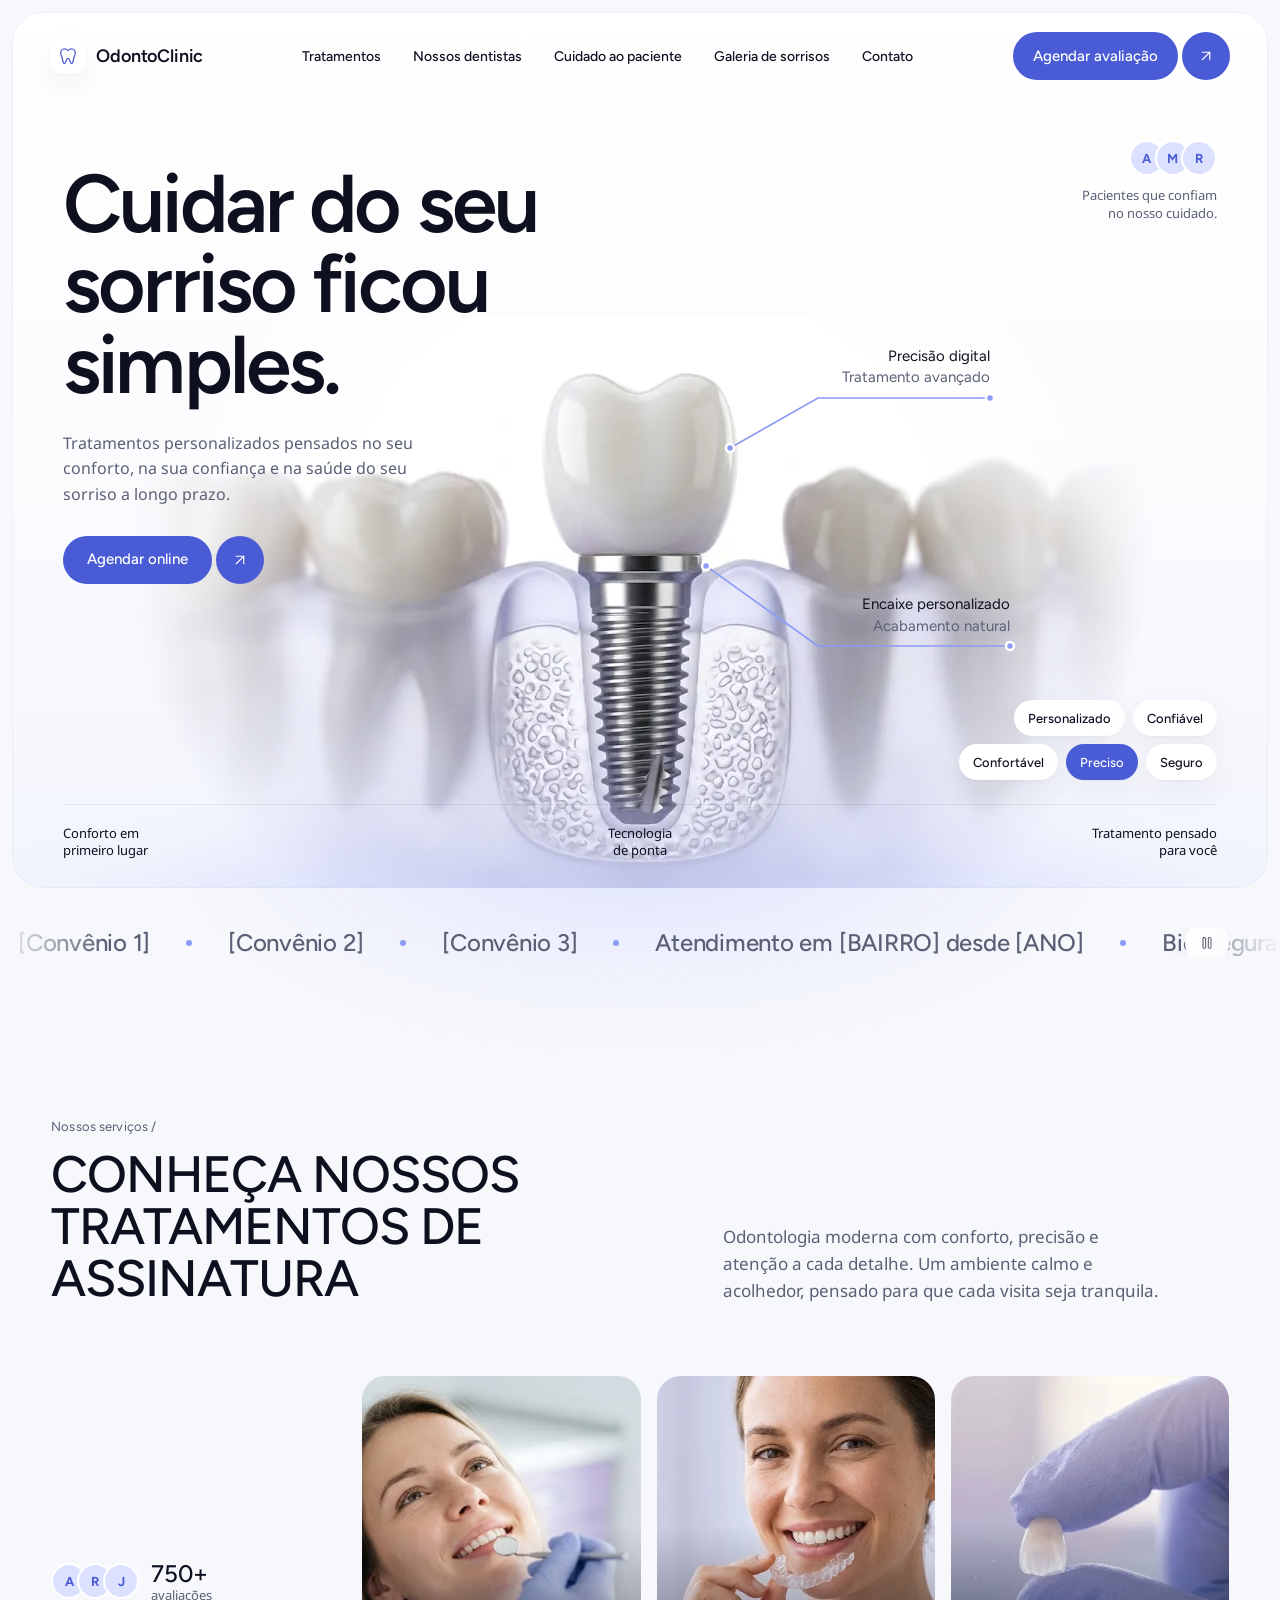
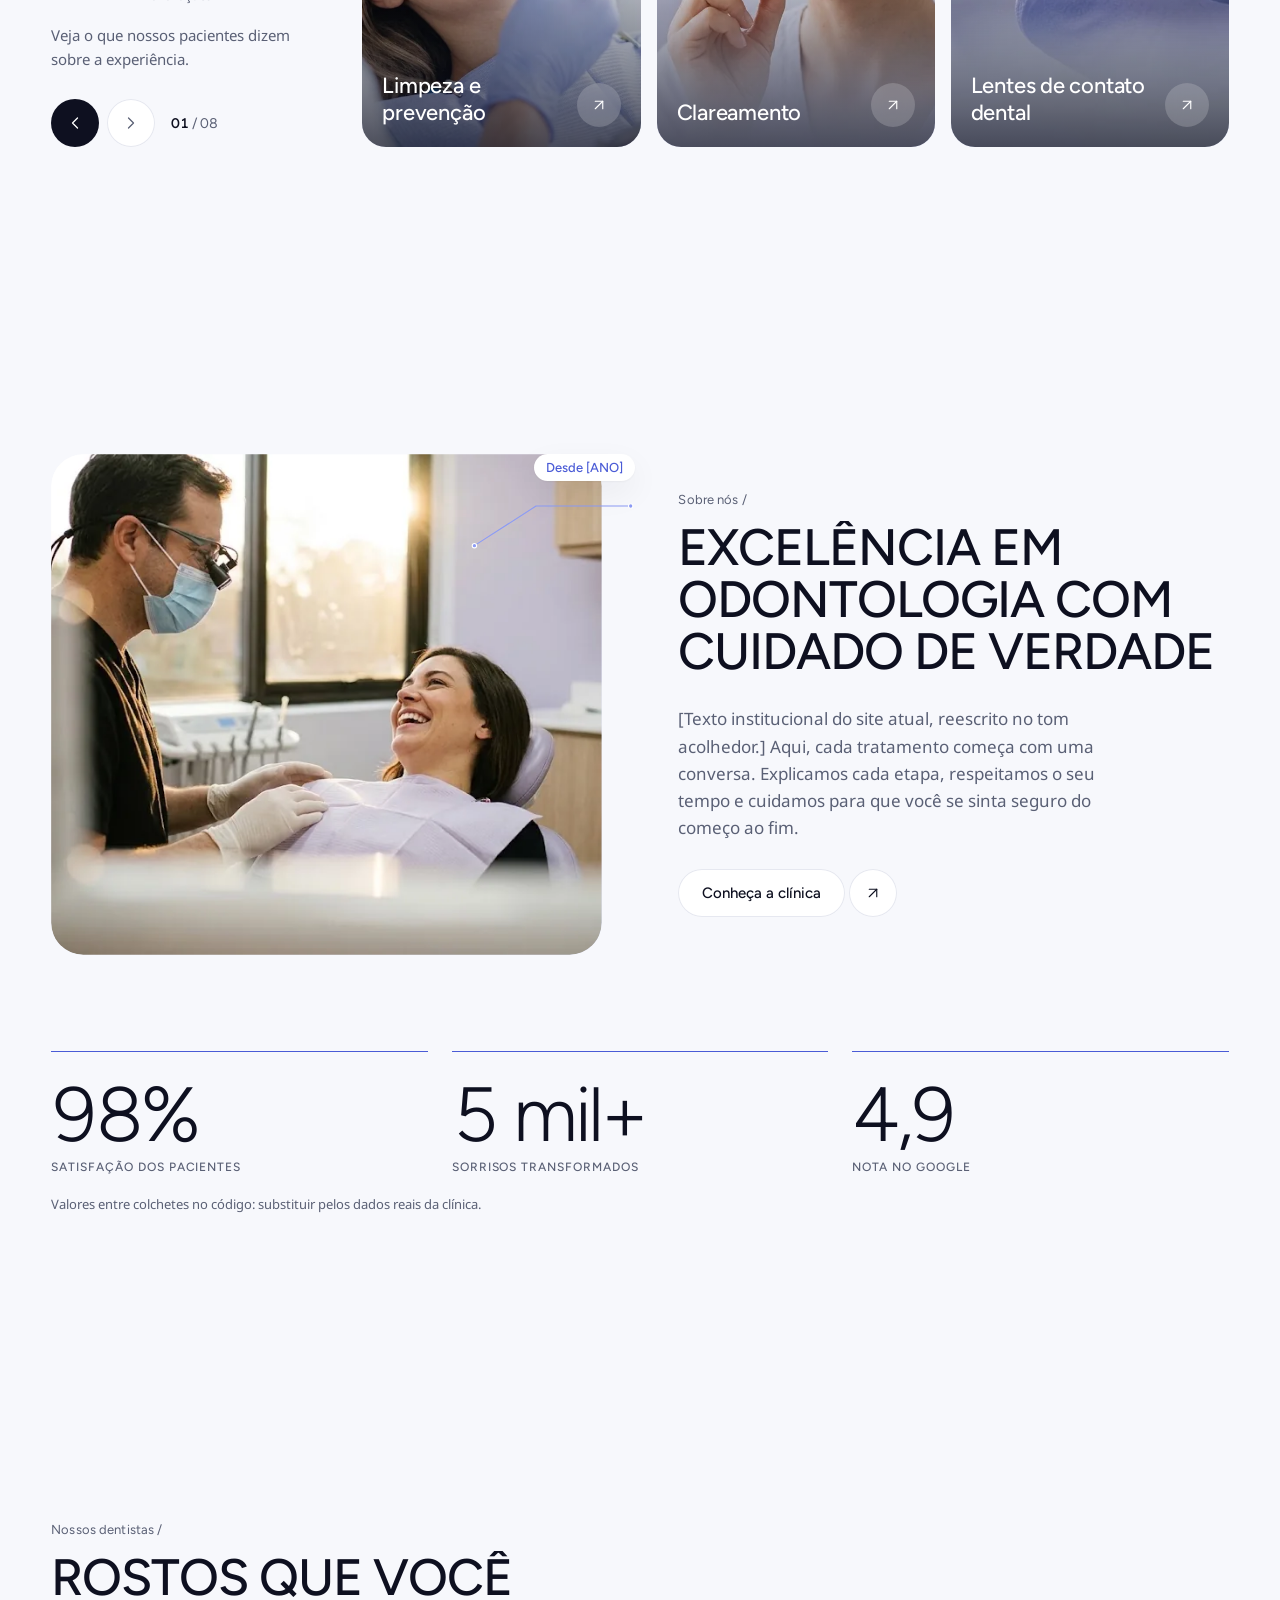
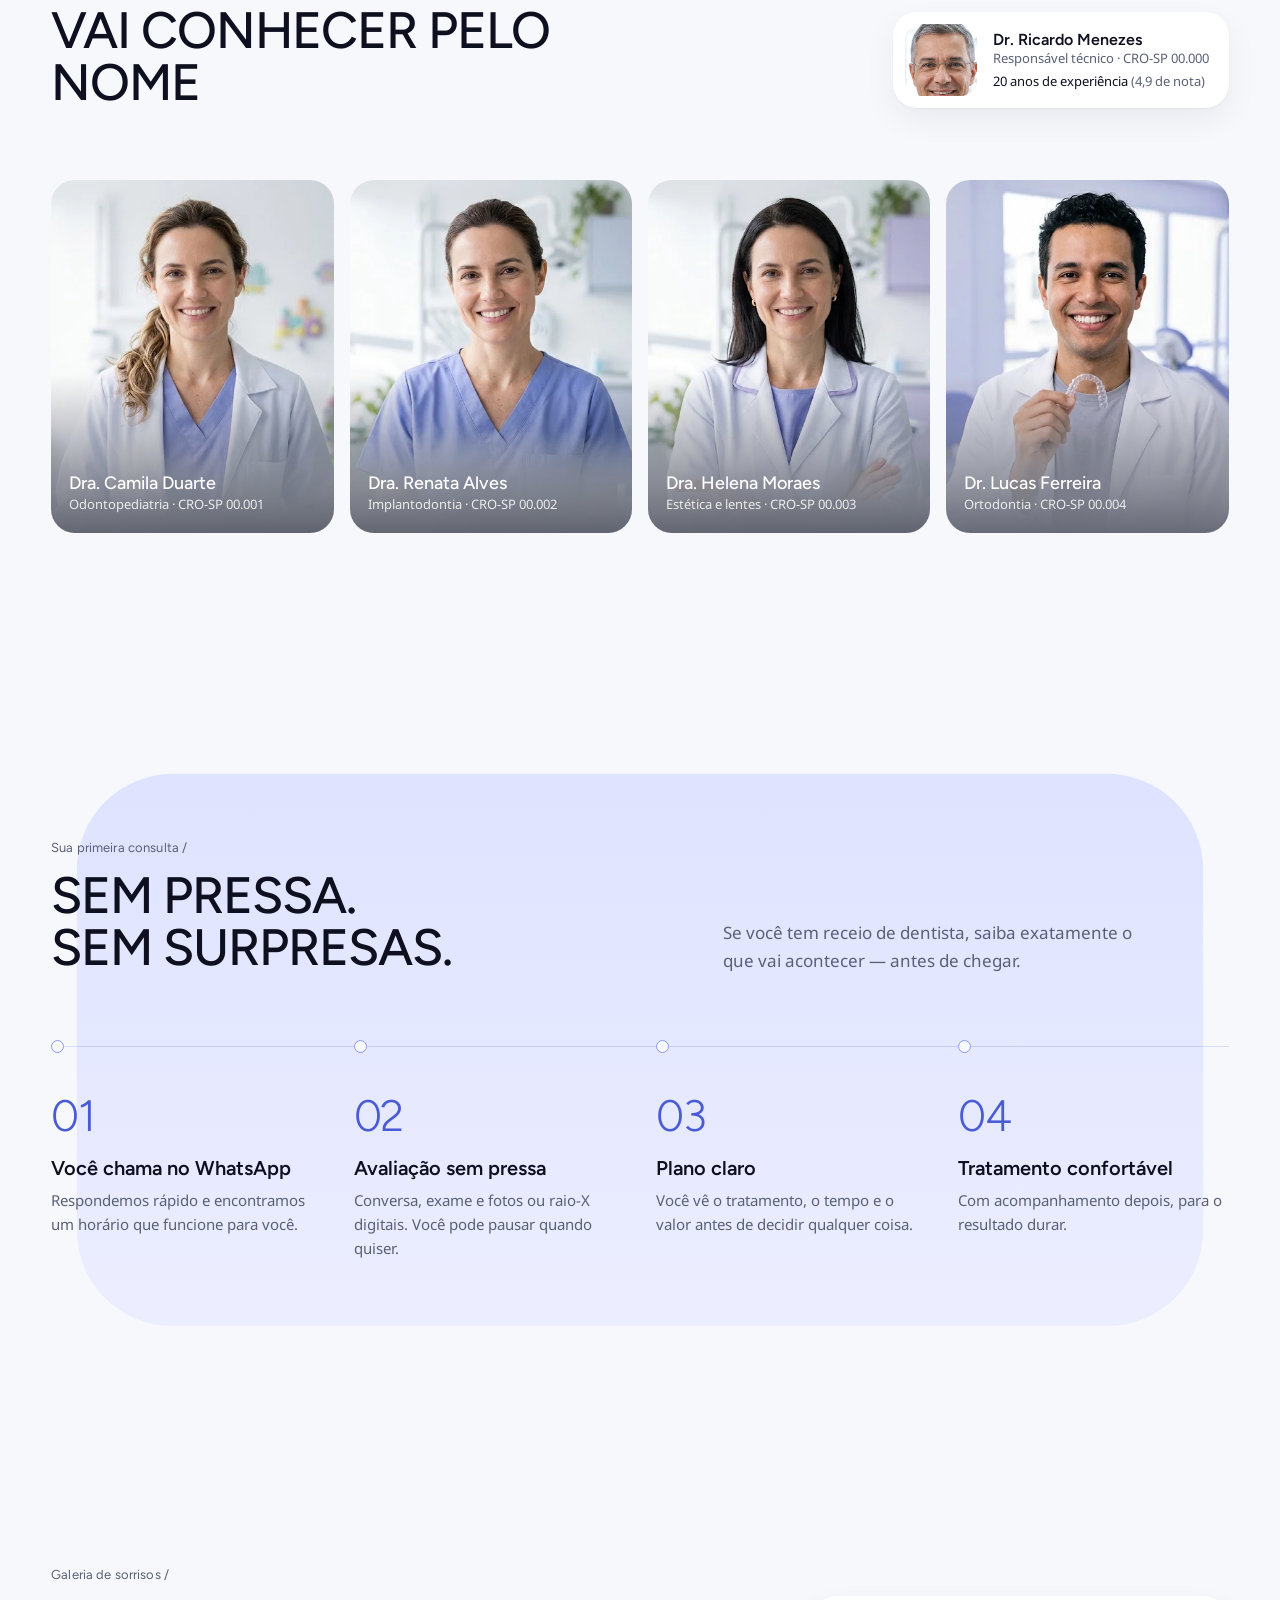
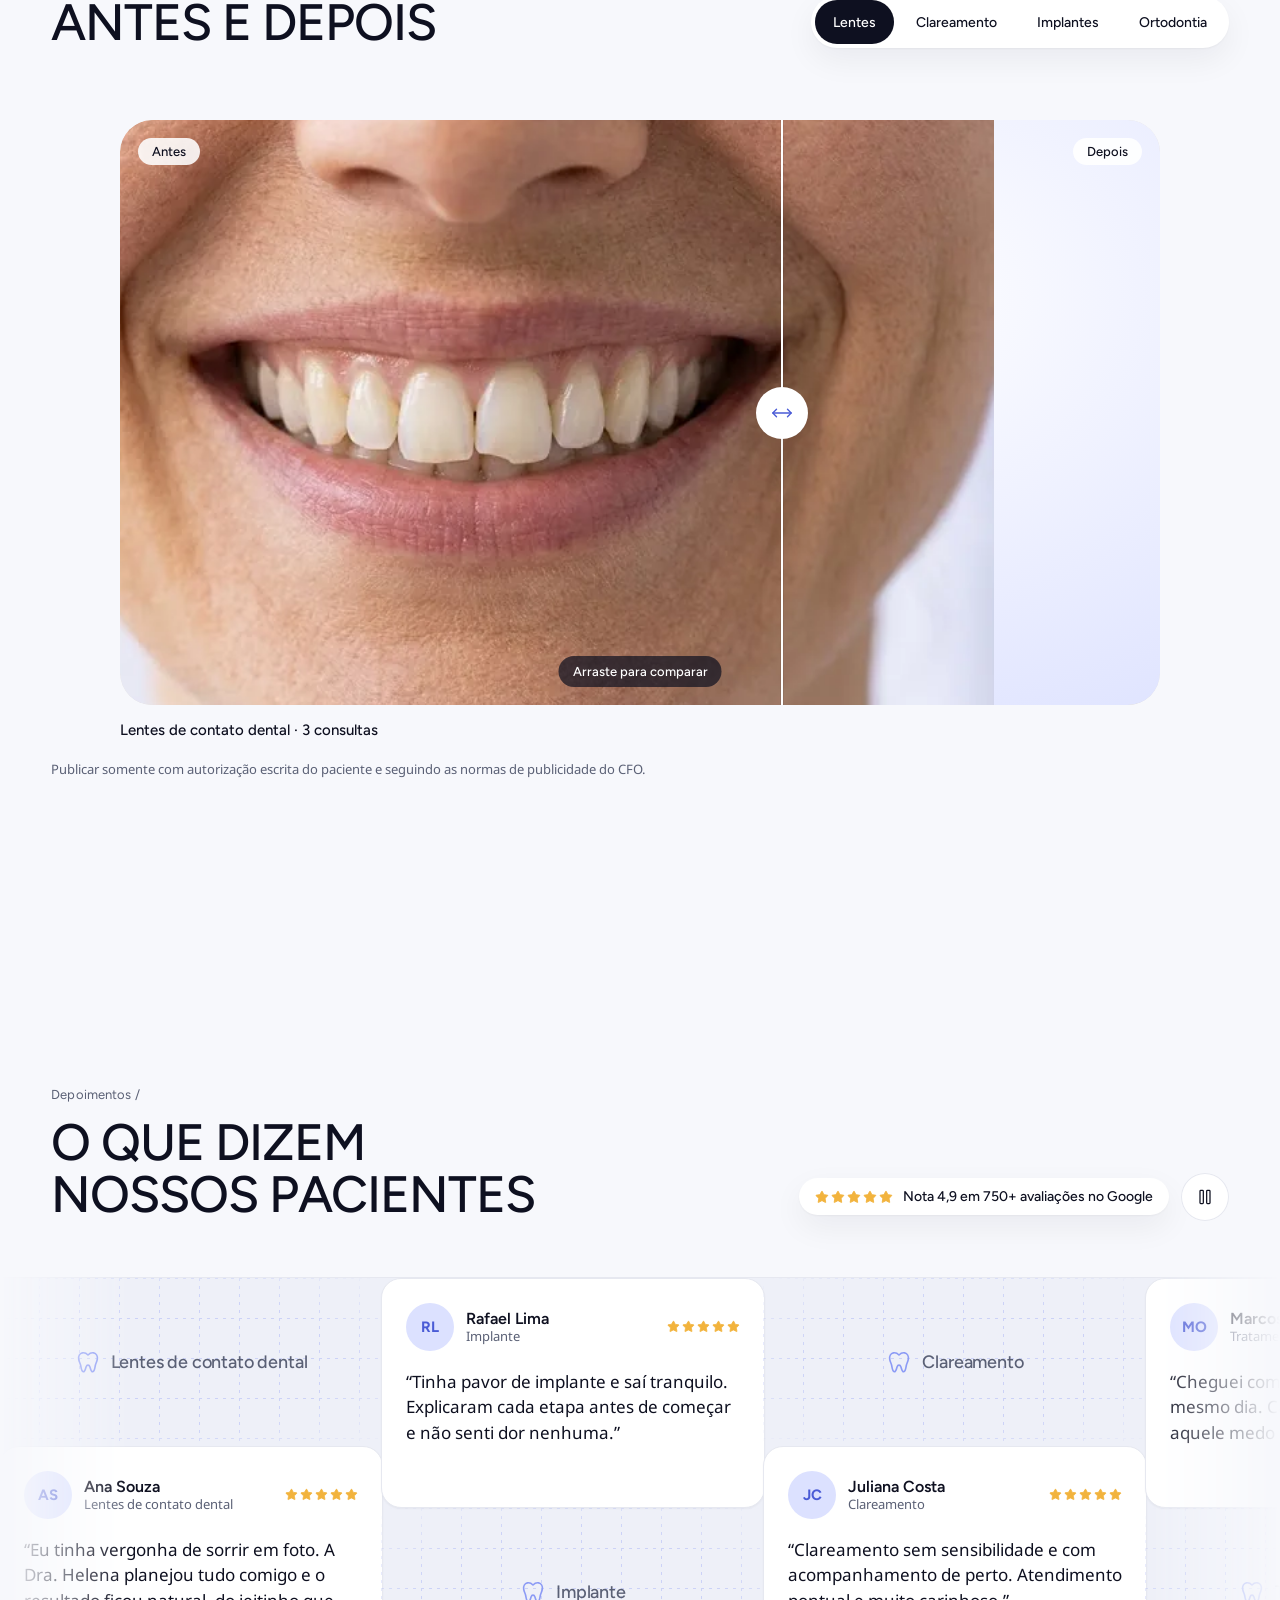
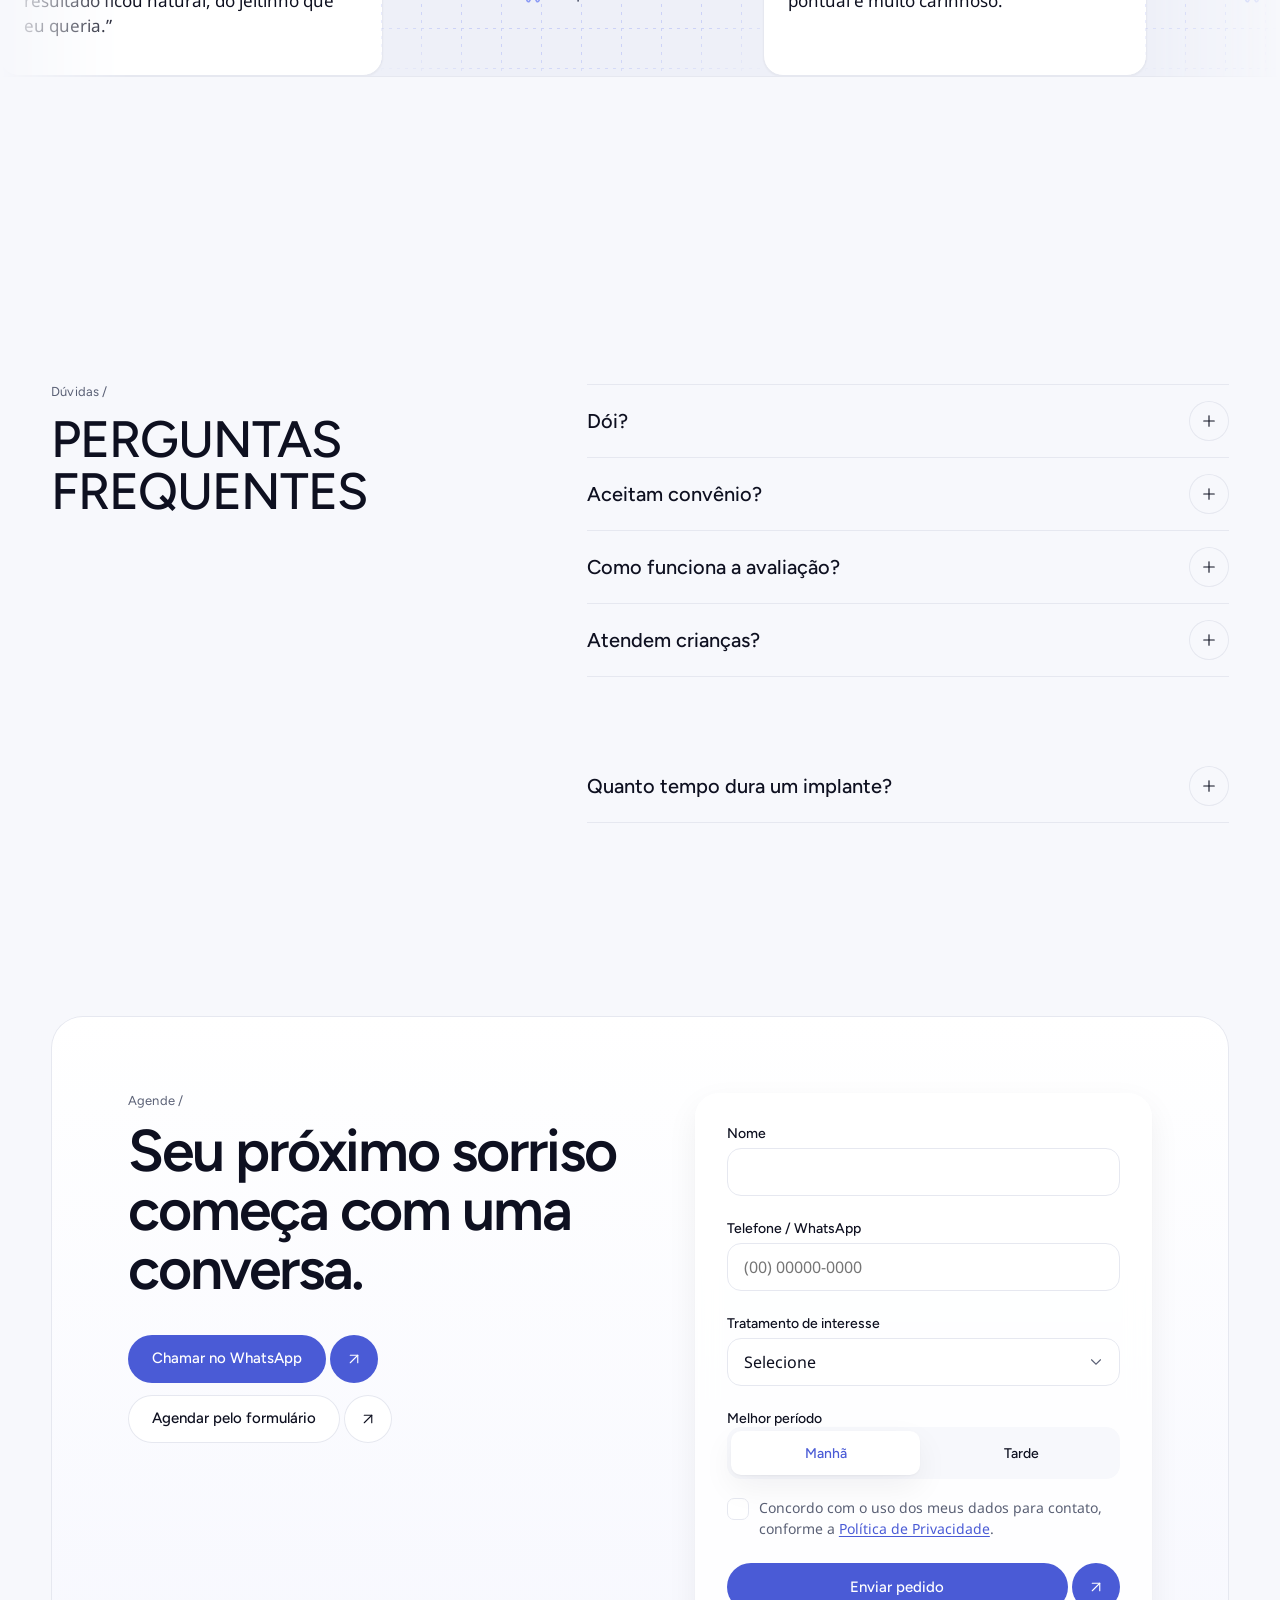
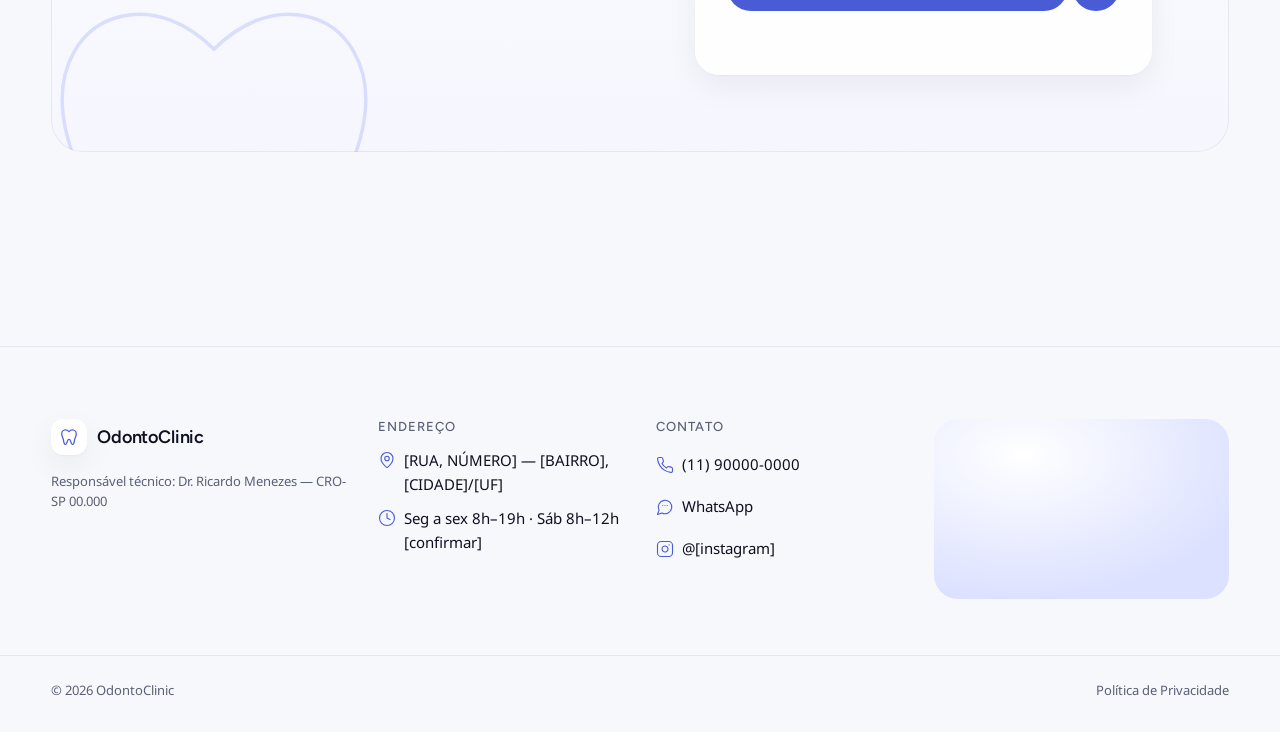
==== commit f1bbbcaf: "Reconstrói o comparador de antes/depois - Troca o clip-path com variável CSS (que o Safari às vezes " ====
--- a/index.html
+++ b/index.html
@@ -454,13 +454,22 @@
           </div>
         </div>
 
-        <div class="ba" data-ba data-reveal="img" style="--pos:50%">
-          <div class="ba__layer ba__before"><img class="ba__img" data-ba-img-before alt="" src="assets/ba-lentes-antes.webp"><div class="ba__ph"><svg><use href="#i-image"/></svg><span data-ba-before>Antes</span></div></div>
-          <div class="ba__layer ba__after"><img class="ba__img" data-ba-img-after alt="" src="assets/ba-lentes-depois.webp"><div class="ba__ph"><svg><use href="#i-image"/></svg><span data-ba-after>Depois</span></div></div>
+        <div class="ba" data-ba data-reveal="img">
+          <div class="ba__base">
+            <div class="ba__ph"><svg><use href="#i-image"/></svg><span>Antes</span></div>
+            <img class="ba__img" data-ba-img-before src="assets/ba-lentes-antes.webp" alt="Antes do tratamento" width="1024" height="572" draggable="false">
+          </div>
+          <div class="ba__reveal" data-ba-reveal>
+            <div class="ba__reveal-in" data-ba-reveal-in>
+              <div class="ba__ph"><svg><use href="#i-image"/></svg><span>Depois</span></div>
+              <img class="ba__img" data-ba-img-after src="assets/ba-lentes-depois.webp" alt="Depois do tratamento" width="1024" height="572" draggable="false">
+            </div>
+          </div>
           <span class="ba__tag ba__tag--l">Antes</span>
           <span class="ba__tag ba__tag--r">Depois</span>
-          <div class="ba__handle" aria-hidden="true"><span><svg><use href="#i-move"/></svg></span></div>
-          <input class="ba__range" type="range" min="0" max="100" value="50" aria-label="Comparar antes e depois — use as setas">
+          <div class="ba__handle" data-ba-handle aria-hidden="true"><span><svg><use href="#i-move"/></svg></span></div>
+          <span class="ba__hint" aria-hidden="true">Arraste para comparar</span>
+          <input class="ba__range" type="range" min="0" max="100" step="1" value="50" aria-label="Comparar antes e depois. Use as setas para mover o divisor.">
         </div>
         <p class="ba__cap" data-ba-cap>Lentes de contato dental · 3 consultas</p>
         <p class="note">Publicar somente com autorização escrita do paciente e seguindo as normas de publicidade do CFO.</p>
--- a/styles.css
+++ b/styles.css
@@ -516,31 +516,39 @@
 .tabs button[aria-selected="true"] { color: #fff; }
 .tabs__ink { position: absolute; z-index: 0; top: 4px; left: 0; height: 44px; border-radius: 999px; background: var(--ink); transform: translateX(var(--x, 4px)); width: var(--w, 0); transition: transform .55s var(--ease), width .55s var(--ease); }
 
-.ba { --pos: 50%; position: relative; aspect-ratio: 16 / 9; border-radius: var(--r-img); overflow: hidden; user-select: none; -webkit-user-select: none; touch-action: pan-y; cursor: ew-resize; -webkit-tap-highlight-color: transparent; }
-.ba__layer { position: absolute; inset: 0; }
-.ba__before { background: radial-gradient(70% 90% at 30% 30%, #F3EEE6, #DCD4C8); }
-.ba__after { background: radial-gradient(70% 90% at 70% 30%, #fff, var(--mist)); clip-path: inset(0 0 0 var(--pos)); }
-.ba__img { position: absolute; z-index: 1; inset: 0; width: 100%; height: 100%; object-fit: cover; pointer-events: none; transition: opacity .4s var(--ease); }
+
+/* Antes/depois — duas camadas que deslizam com transform (sem clip-path com variável,
+   que o Safari às vezes não redesenha). Posição aplicada direto pelo JS. */
+.ba {
+  position: relative; isolation: isolate; overflow: hidden; aspect-ratio: 16 / 9; max-width: 1040px; margin-inline: auto;
+  border-radius: var(--r-img); background: linear-gradient(135deg, #F3EEE6, var(--mist));
+  user-select: none; -webkit-user-select: none; -webkit-touch-callout: none;
+  touch-action: pan-y; cursor: ew-resize; -webkit-tap-highlight-color: transparent;
+  transform: translateZ(0); /* garante o canto arredondado no Safari */
+}
+.ba__base, .ba__reveal, .ba__reveal-in { position: absolute; inset: 0; }
+.ba__reveal { overflow: hidden; transform: translate3d(50%, 0, 0); will-change: transform; }
+.ba__reveal-in { transform: translate3d(-50%, 0, 0); will-change: transform; background: radial-gradient(70% 90% at 70% 30%, #fff, var(--mist)); }
+.ba__base { background: radial-gradient(70% 90% at 30% 30%, #F3EEE6, #DCD4C8); }
+.ba__img { position: absolute; top: -16%; left: -16%; width: 132%; height: 132%; object-fit: cover; /* aproxima na boca */ pointer-events: none; -webkit-user-drag: none; transition: opacity .35s var(--ease); }
+.ba__img.is-broken { opacity: 0; }
 .ba.is-swapping .ba__img { opacity: 0; }
-.ba__ph { position: absolute; inset: 0; display: grid; place-content: center; justify-items: center; gap: 10px; text-align: center; font: 500 14px var(--font-head); color: var(--ink-muted); transition: opacity .4s var(--ease), transform .6s var(--ease); }
-.ba__before .ba__ph { right: 50%; }
-.ba__after .ba__ph { left: 50%; }
+.ba__ph { position: absolute; inset: 0; display: grid; place-content: center; justify-items: center; gap: 10px; font: 500 14px var(--font-head); color: var(--ink-muted); }
 .ba__ph svg { width: 40px; height: 40px; color: var(--brand-soft); }
-.ba.is-swapping .ba__ph { opacity: 0; transform: translateY(8px); }
-.ba__tag { position: absolute; z-index: 2; top: 20px; padding: 6px 14px; border-radius: 999px; background: rgba(255,255,255,.85); backdrop-filter: blur(8px); font: 500 13px var(--font-head); }
-.ba__tag--l { left: 20px; }
-.ba__tag--r { right: 20px; }
-.ba__handle { position: absolute; z-index: 3; top: 0; bottom: 0; left: var(--pos); width: 2px; margin-left: -1px; background: #fff; box-shadow: 0 0 0 1px rgba(14,16,32,.06); pointer-events: none; }
-.ba__handle span { position: absolute; top: 50%; left: 50%; display: grid; place-items: center; width: 52px; height: 52px; border-radius: 999px; background: #fff; color: var(--brand); box-shadow: var(--shadow-lg); transform: translate(-50%, -50%); transition: transform .4s var(--ease-spring); }
+.ba__tag { position: absolute; z-index: 3; top: 18px; padding: 6px 14px; border-radius: 999px; background: rgba(255,255,255,.88); font: 500 13px var(--font-head); pointer-events: none; transition: opacity .3s var(--ease); }
+.ba__tag--l { left: 18px; }
+.ba__tag--r { right: 18px; }
+.ba.hide-l .ba__tag--l, .ba.hide-r .ba__tag--r { opacity: 0; }
+.ba__handle { position: absolute; z-index: 4; top: 0; bottom: 0; left: 0; width: 2px; margin-left: -1px; background: #fff; box-shadow: 0 0 0 1px rgba(14,16,32,.08); pointer-events: none; transform: translate3d(0, 0, 0); will-change: transform; }
+.ba__handle span { position: absolute; top: 50%; left: 50%; display: grid; place-items: center; width: 52px; height: 52px; margin: -26px 0 0 -26px; border-radius: 999px; background: #fff; color: var(--brand); box-shadow: var(--shadow-lg); transition: transform .35s var(--ease-spring); }
 .ba__handle svg { width: 22px; height: 22px; }
-.ba:hover .ba__handle span, .ba.is-active .ba__handle span { transform: translate(-50%, -50%) scale(1.1); }
-.ba:has(.ba__range:focus-visible) .ba__handle span { outline: 2px solid var(--brand); outline-offset: 3px; }
-.ba__range { position: absolute; z-index: 4; inset: 0; width: 100%; height: 100%; margin: 0; opacity: 0; pointer-events: none; }
-.ba__tag { transition: opacity .3s var(--ease); }
-.ba.hide-l .ba__tag--l, .ba.hide-r .ba__tag--r { opacity: 0; }
-.ba.is-active .ba__handle span { transform: translate(-50%, -50%) scale(1.15); }
-.ba__img { -webkit-user-drag: none; }
-.ba__cap { margin-top: 16px; font: 500 15px var(--font-head); transition: opacity .4s var(--ease), transform .5s var(--ease); }
+.ba:hover .ba__handle span { transform: scale(1.08); }
+.ba.is-active .ba__handle span { transform: scale(1.15); }
+.ba.is-focus .ba__handle span { outline: 2px solid var(--brand); outline-offset: 3px; }
+.ba__hint { position: absolute; z-index: 4; left: 50%; bottom: 18px; transform: translateX(-50%); padding: 8px 14px; border-radius: 999px; background: rgba(14,16,32,.7); color: #fff; font: 500 13px var(--font-head); pointer-events: none; white-space: nowrap; transition: opacity .4s var(--ease); }
+.ba.was-used .ba__hint { opacity: 0; }
+.ba__range { position: absolute; z-index: 5; left: 0; bottom: 0; width: 100%; height: 1px; margin: 0; opacity: 0; pointer-events: none; }
+.ba__cap { max-width: 1040px; margin: 16px auto 0; font: 500 15px var(--font-head); transition: opacity .4s var(--ease), transform .5s var(--ease); }
 .ba__cap.is-swapping { opacity: 0; transform: translateY(6px); }
 
 /* =========================================================
@@ -780,7 +788,7 @@
   .steps__rail span { width: 100%; height: 100%; transform-origin: 50% 0; transform: scaleY(var(--rp, 0)); }
   .step::before { top: 4px; left: -32px; }
   .ba { aspect-ratio: 4 / 5; }
-  .ba__before .ba__ph, .ba__after .ba__ph { font-size: 12px; padding: 12px; }
+  .ba__ph { font-size: 12px; padding: 12px; }
   .footer__grid { grid-template-columns: 1fr; }
   .footer__bottom { flex-direction: column; }
   .tabs button { padding: 0 14px; }
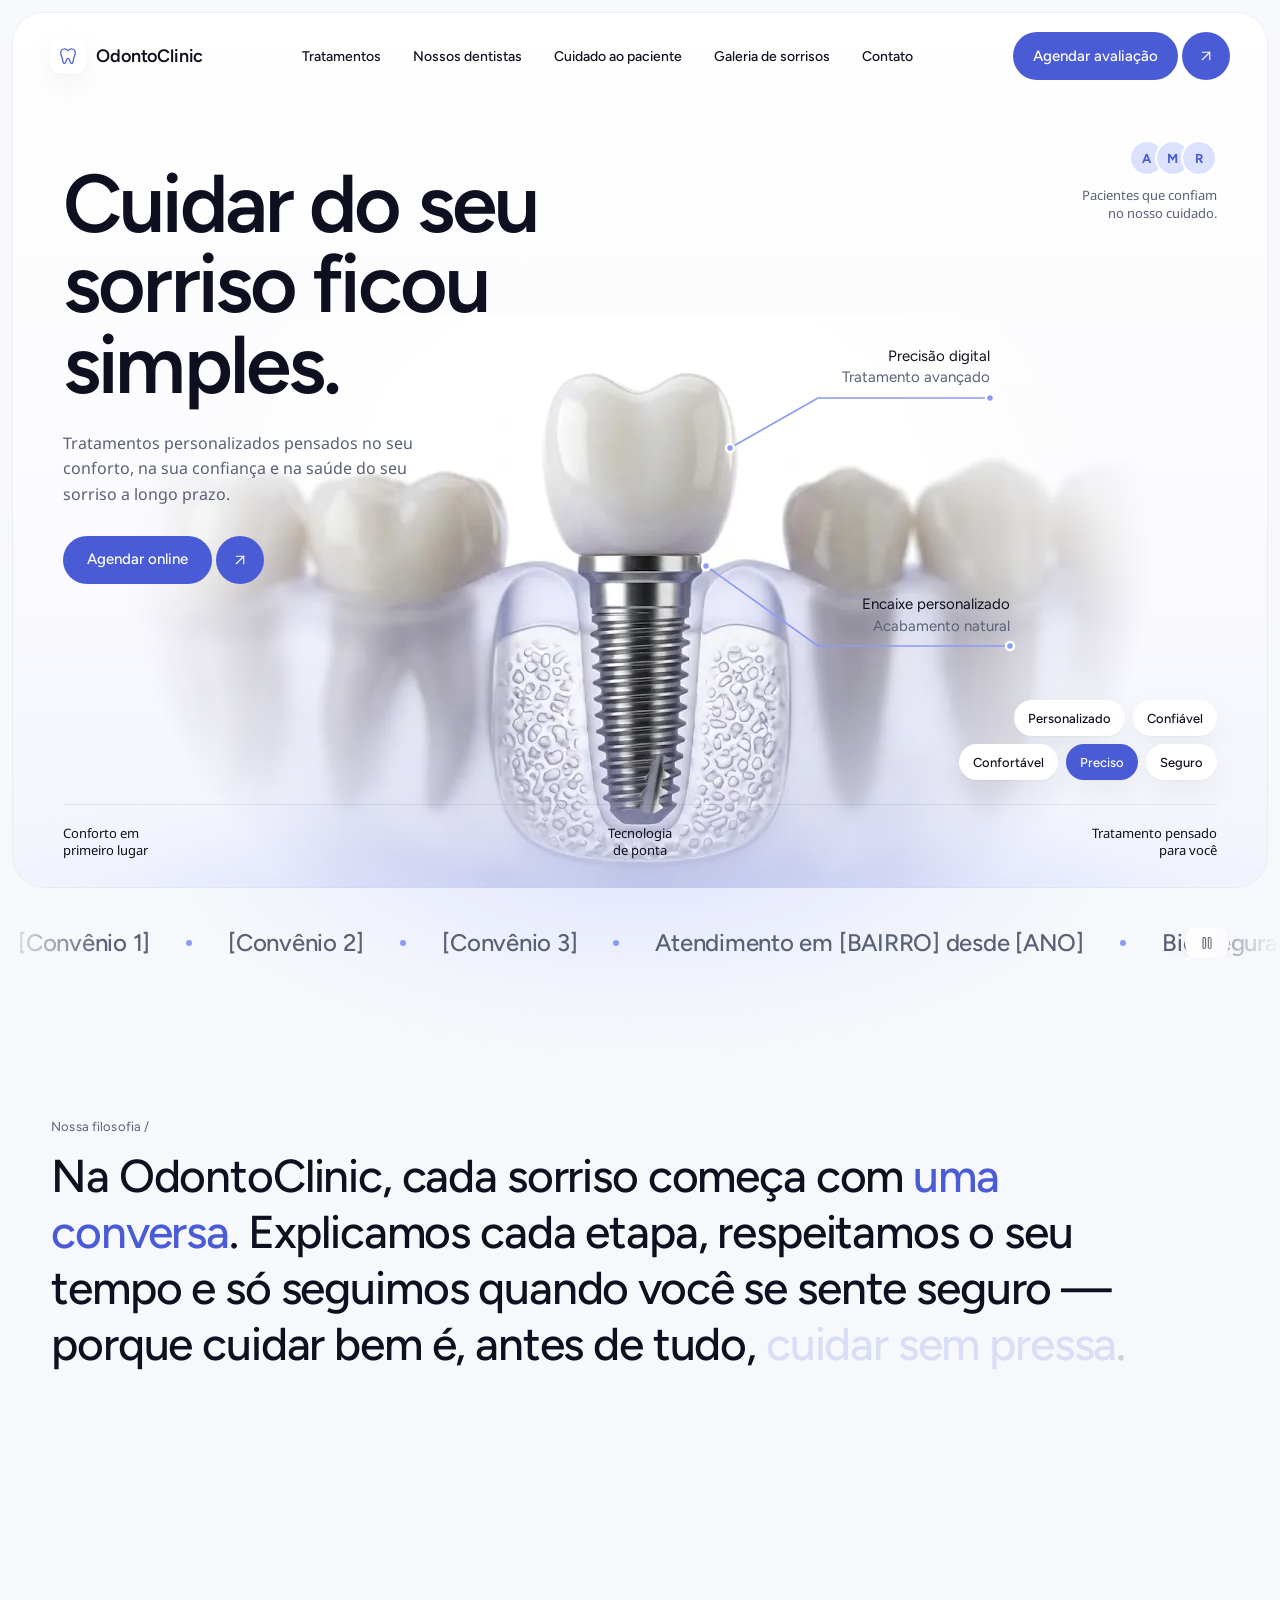
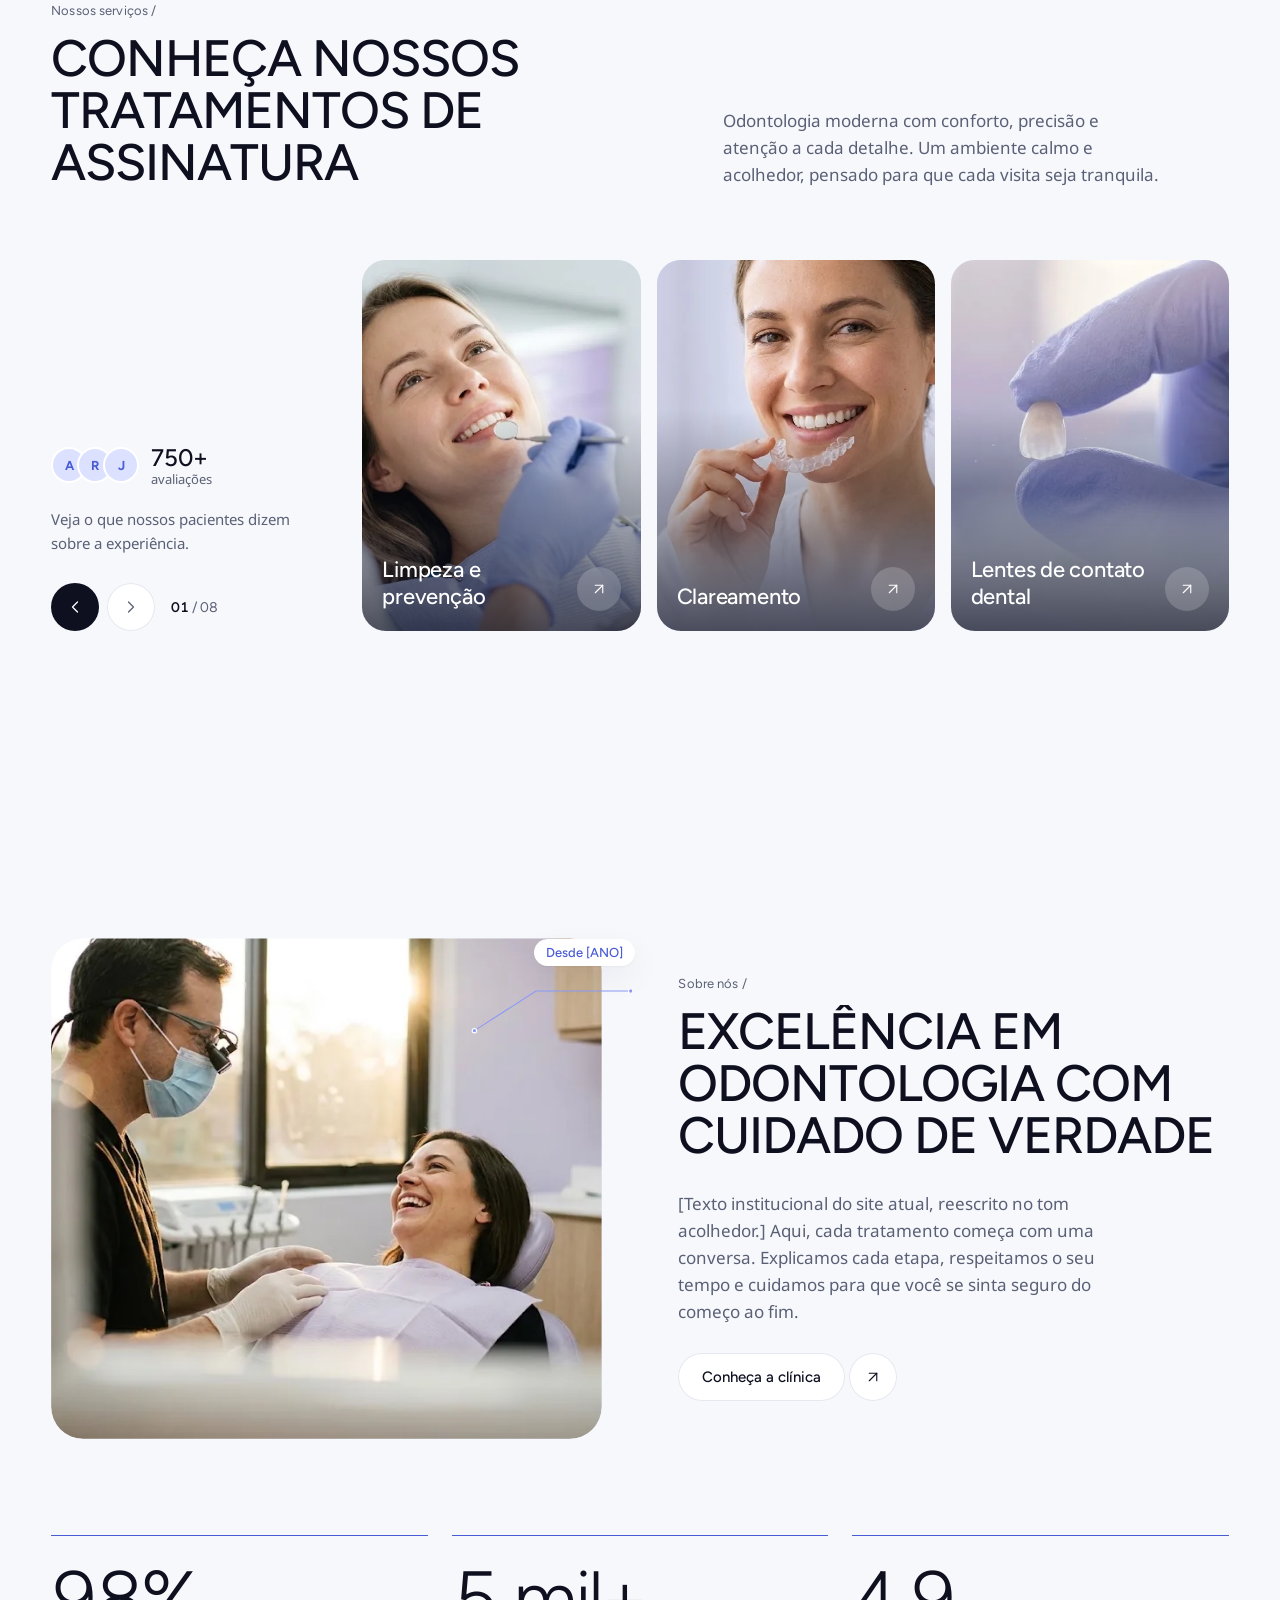
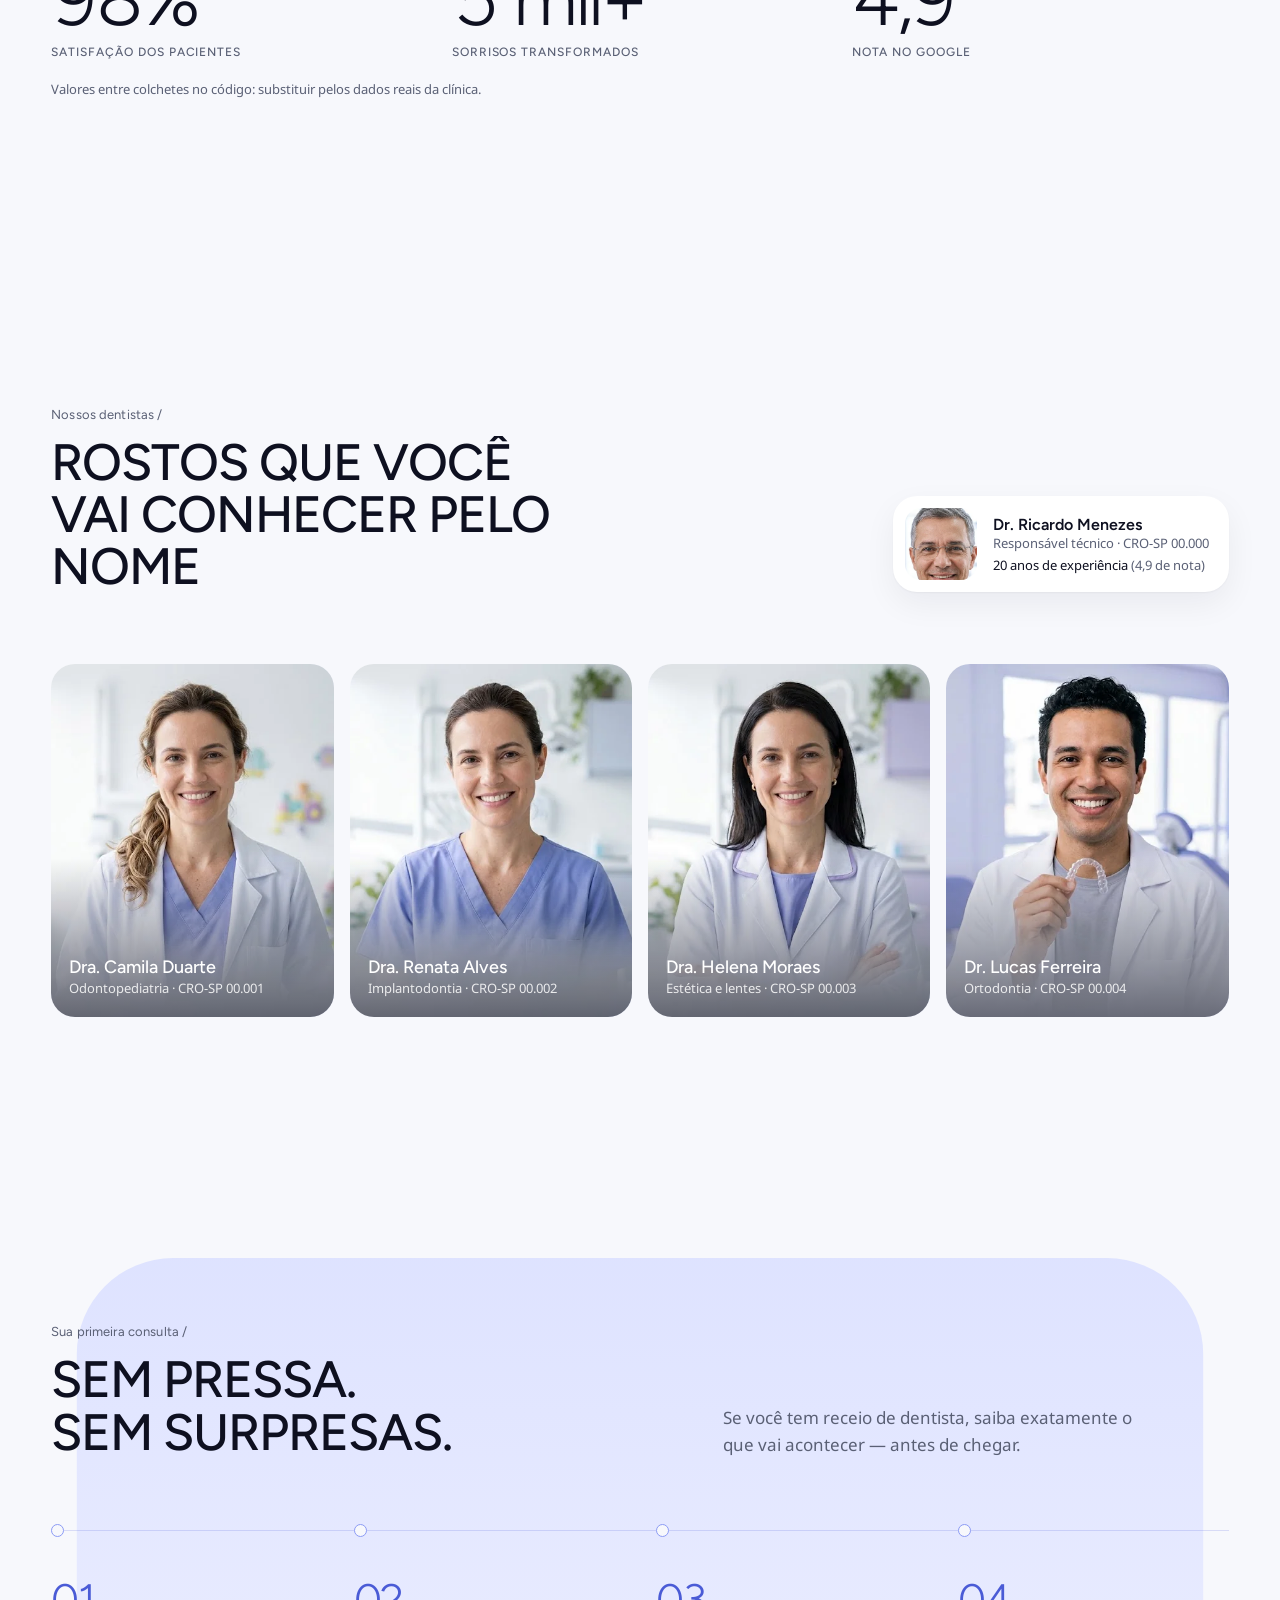
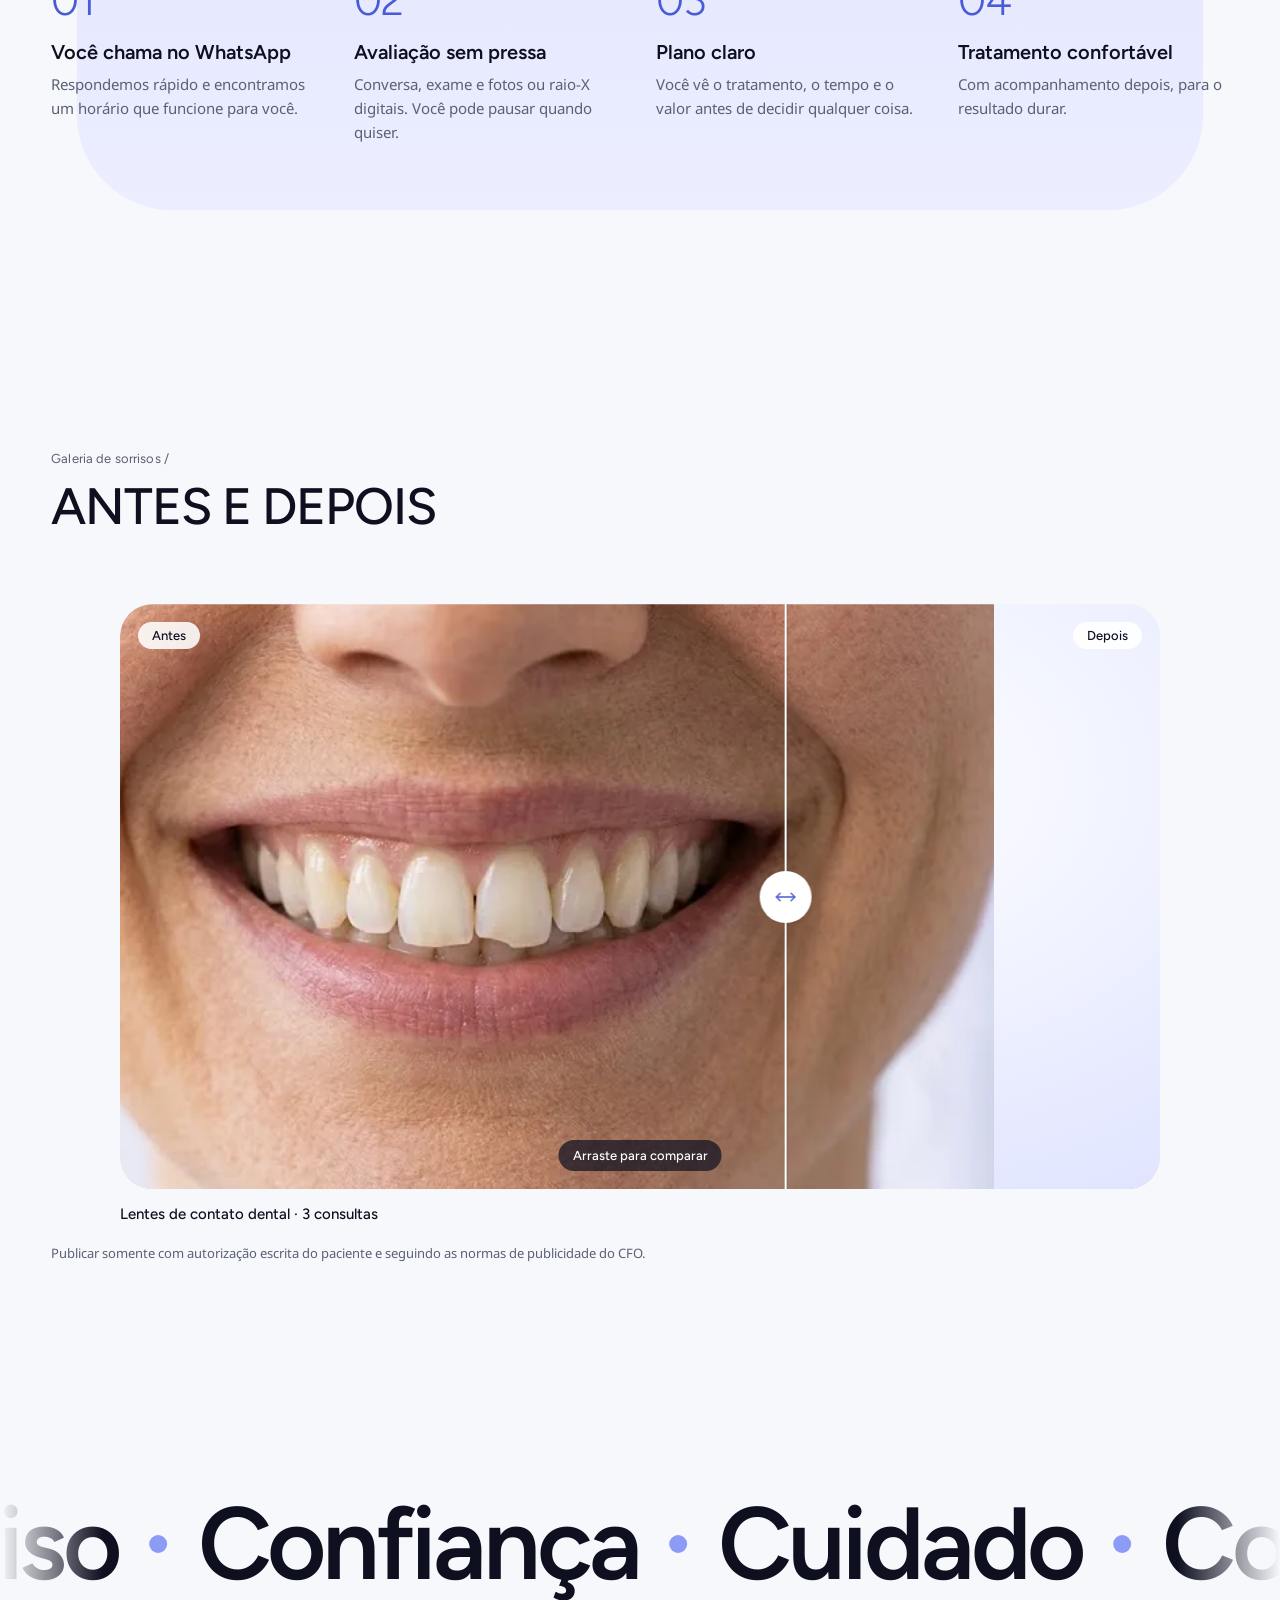
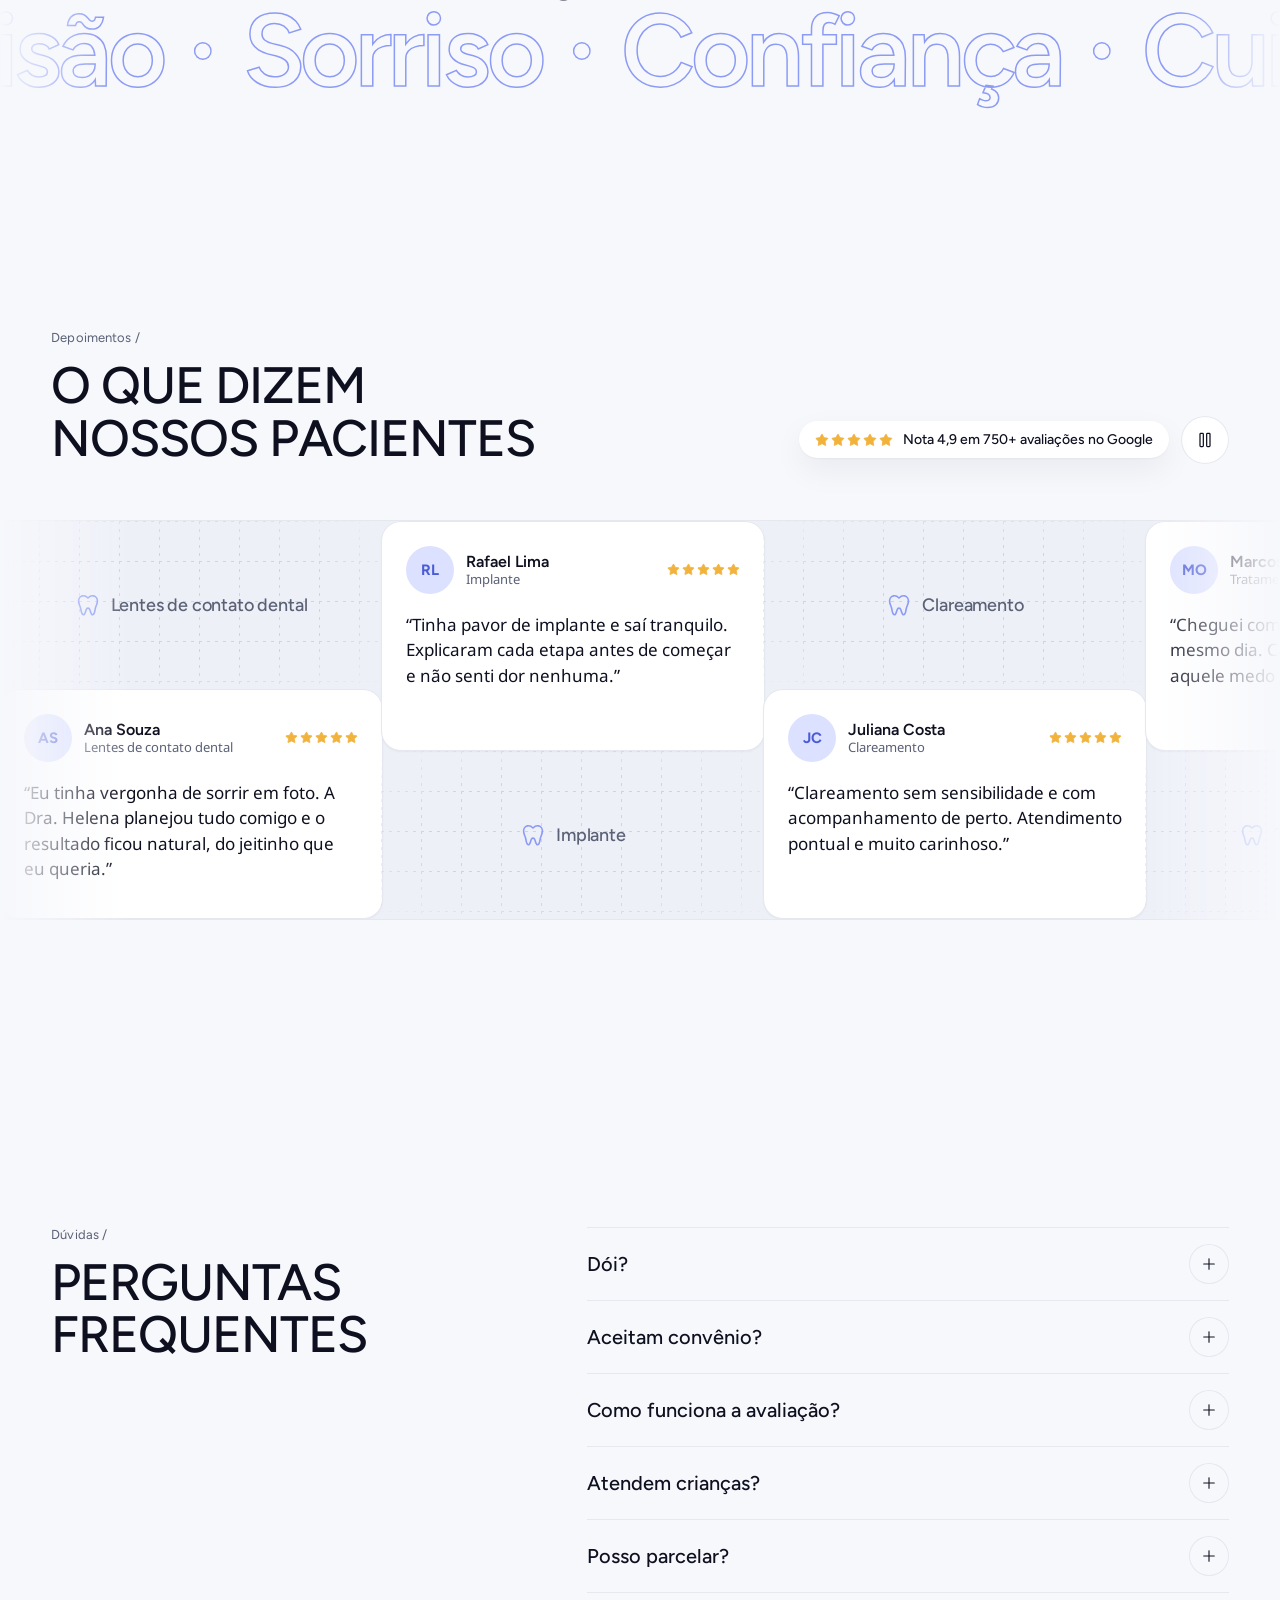
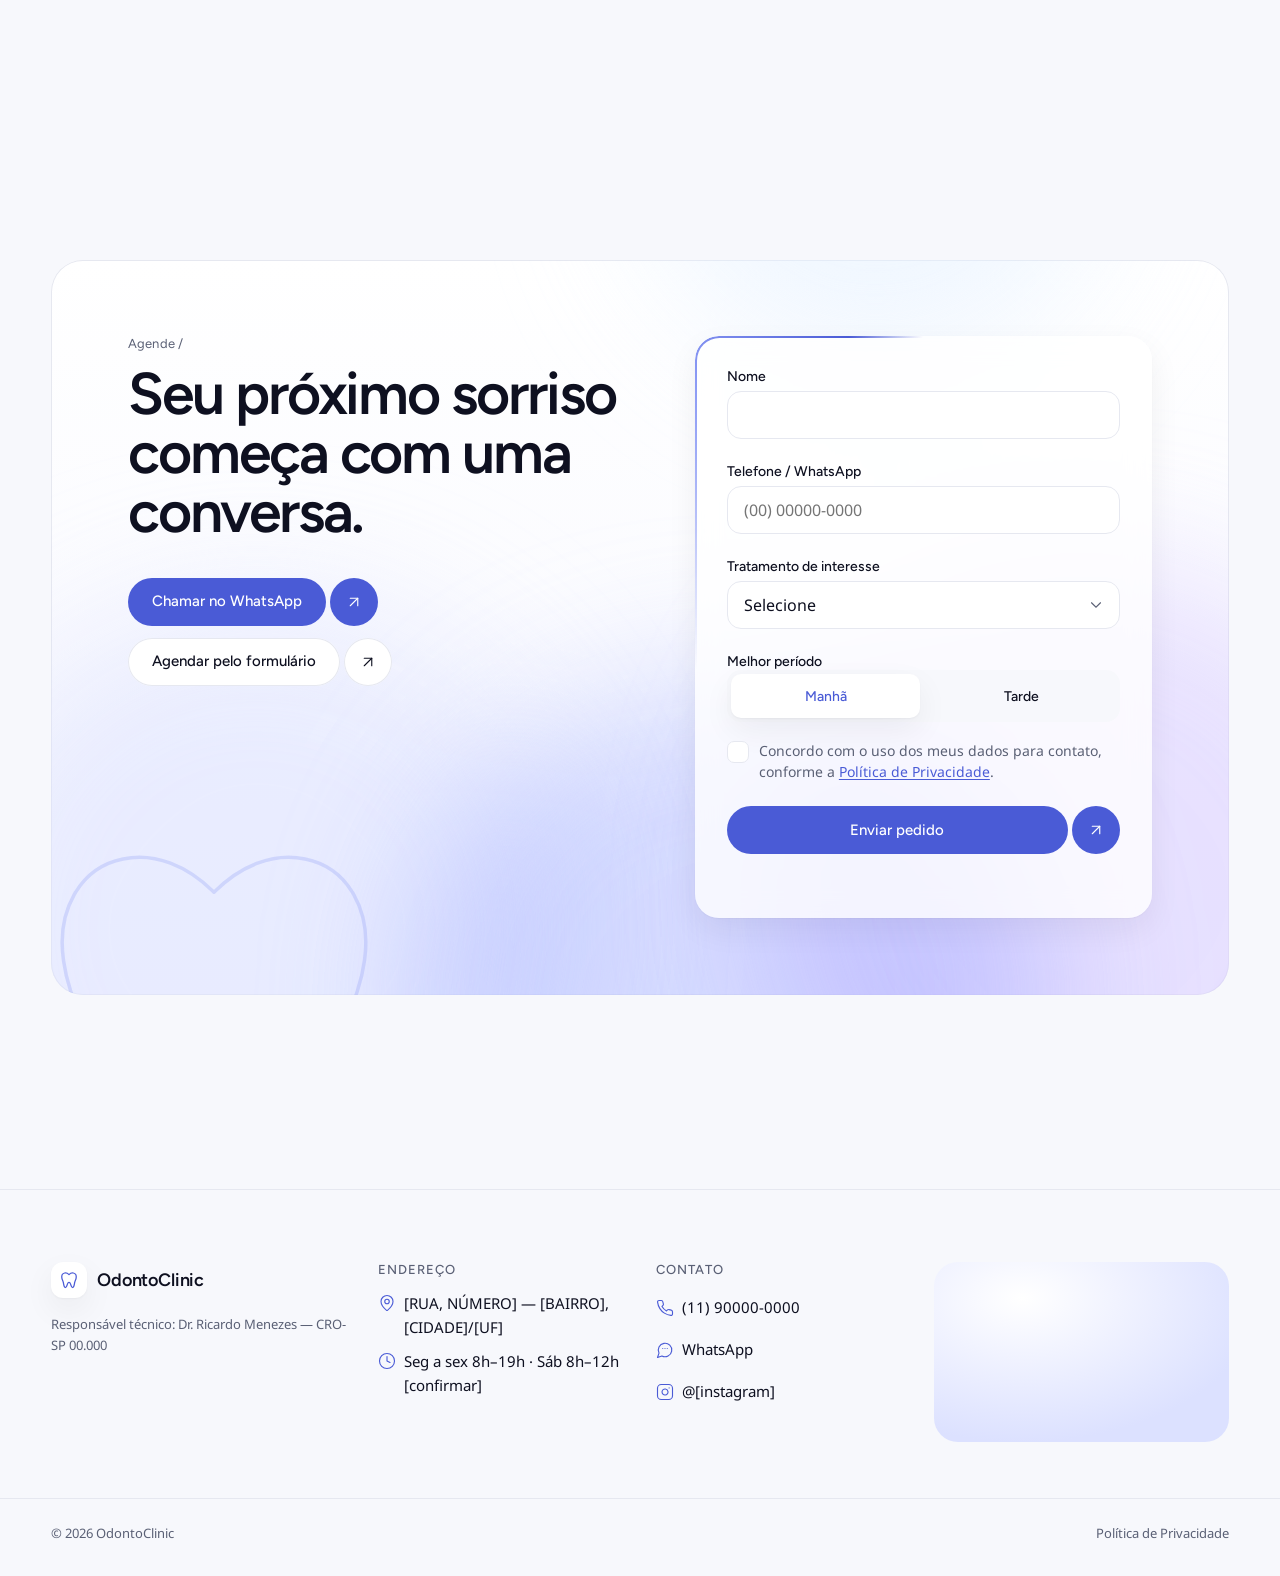
==== commit 4c28c7ee: "Efeitos inspirados em componentes do 21st.dev - Reading Text Reveal: nova frase-manifesto cujas pala" ====
--- a/index.html
+++ b/index.html
@@ -104,7 +104,7 @@
         <a href="#contato">Contato</a>
         <span class="nav__indicator" aria-hidden="true"></span>
       </nav>
-      <a class="btn btn--primary header__cta" href="#" data-wa>
+      <a class="btn btn--primary btn--shine header__cta" href="#" data-wa>
         <span class="btn__pill">Agendar avaliação</span>
         <span class="btn__circle" aria-hidden="true"><svg><use href="#i-arrow"/></svg></span>
       </a>
@@ -142,7 +142,7 @@
             <span class="line"><span>simples.</span></span>
           </h1>
           <p class="hero__sub" data-hero-fade>Tratamentos personalizados pensados no seu conforto, na sua confiança e na saúde do seu sorriso a longo prazo.</p>
-          <a class="btn btn--primary hero__cta" href="#" data-wa data-hero-fade>
+          <a class="btn btn--primary btn--shine hero__cta" href="#" data-wa data-hero-fade>
             <span class="btn__pill">Agendar online</span>
             <span class="btn__circle" aria-hidden="true"><svg><use href="#i-arrow"/></svg></span>
           </a>
@@ -232,6 +232,14 @@
       </div>
     </section>
 
+    <!-- Manifesto — inspirado no "Reading Text Reveal" (21st.dev) -->
+    <section class="manifesto" aria-label="Nossa filosofia">
+      <div class="wrap">
+        <span class="slabel" data-reveal>Nossa filosofia /</span>
+        <p class="manifesto__text" data-read>Na OdontoClinic, cada sorriso começa com <em>uma conversa</em>. Explicamos cada etapa, respeitamos o seu tempo e só seguimos quando você se sente seguro — porque cuidar bem é, antes de tudo, <em>cuidar sem pressa</em>.</p>
+      </div>
+    </section>
+
     <!-- 4.4 Serviços -->
     <section class="section services" id="tratamentos" aria-labelledby="t-serv">
       <div class="wrap">
@@ -476,6 +484,12 @@
       </div>
     </section>
 
+    <!-- Faixa animada — inspirada no "Scroll Velocity Text" (21st.dev) -->
+    <section class="velo" aria-hidden="true">
+      <div class="velo__row" data-velo="1"><div class="velo__track"><span>Sorriso</span><i></i><span>Confiança</span><i></i><span>Cuidado</span><i></i><span>Conforto</span><i></i><span>Precisão</span><i></i><span>Sorriso</span><i></i><span>Confiança</span><i></i><span>Cuidado</span><i></i><span>Conforto</span><i></i><span>Precisão</span><i></i><span>Sorriso</span><i></i><span>Confiança</span><i></i><span>Cuidado</span><i></i><span>Conforto</span><i></i><span>Precisão</span><i></i></div></div>
+      <div class="velo__row velo__row--outline" data-velo="-1"><div class="velo__track"><span>Sorriso</span><i></i><span>Confiança</span><i></i><span>Cuidado</span><i></i><span>Conforto</span><i></i><span>Precisão</span><i></i><span>Sorriso</span><i></i><span>Confiança</span><i></i><span>Cuidado</span><i></i><span>Conforto</span><i></i><span>Precisão</span><i></i><span>Sorriso</span><i></i><span>Confiança</span><i></i><span>Cuidado</span><i></i><span>Conforto</span><i></i><span>Precisão</span><i></i></div></div>
+    </section>
+
     <!-- 4.9 Depoimentos — adaptado do "Testimonials 13" (21st.dev) -->
     <section class="section testi" aria-labelledby="t-testi">
       <div class="wrap">
@@ -544,7 +558,7 @@
     <section class="section cta" id="contato" aria-labelledby="t-cta">
       <div class="wrap">
         <div class="cta__card" data-reveal="card">
-          <div class="cta__mist" aria-hidden="true"></div>
+          <div class="aurora" aria-hidden="true"><span></span><span></span><span></span><span></span></div>
           <svg class="cta__tooth" viewBox="0 0 24 24" aria-hidden="true"><use href="#i-tooth"/></svg>
           <div class="cta__copy">
             <span class="slabel" data-reveal>Agende /</span>
@@ -565,6 +579,7 @@
           </div>
 
           <form class="form" id="form-agenda" novalidate data-form data-reveal style="--d:2">
+            <span class="beam" aria-hidden="true"></span>
             <div class="field">
               <label for="f-nome">Nome</label>
               <input id="f-nome" name="nome" autocomplete="name" required aria-describedby="e-nome">
--- a/styles.css
+++ b/styles.css
@@ -730,6 +730,75 @@
 ::view-transition-old(root), ::view-transition-new(root) { animation-duration: .45s; }
 
 /* =========================================================
+   Efeitos inspirados em componentes do 21st.dev
+   ========================================================= */
+
+/* Reading Text Reveal — palavras acendem conforme a rolagem */
+.manifesto { padding: clamp(80px, 12vw, 160px) 0 clamp(40px, 6vw, 80px); }
+.manifesto__text { max-width: 1100px; font: 500 clamp(1.7rem, 3.6vw, 3.2rem)/1.22 var(--font-head); letter-spacing: -.025em; }
+.manifesto__text .w { color: var(--ink); opacity: var(--o, .16); transition: opacity .25s linear; }
+.manifesto__text em { font-style: normal; }
+.manifesto__text em .w { color: var(--brand); }
+.reduced .manifesto__text .w { opacity: 1; }
+
+/* Spotlight Card — luz suave que segue o cursor */
+.spot-host { position: relative; isolation: isolate; }
+.spot-light {
+  position: absolute; inset: 0; z-index: -1; border-radius: inherit; pointer-events: none; opacity: 0;
+  background: radial-gradient(260px circle at var(--mx, 50%) var(--my, 50%), rgba(140,155,245,.22), transparent 65%);
+  transition: opacity .4s var(--ease);
+}
+.spot-light--light { background: radial-gradient(240px circle at var(--mx, 50%) var(--my, 50%), rgba(255,255,255,.22), transparent 65%); z-index: 1; }
+.spot-host:hover > .spot-light { opacity: 1; }
+
+/* Shining Button — brilho que atravessa o botão */
+.btn--primary .btn__pill { position: relative; overflow: hidden; }
+.btn--primary .btn__pill::after {
+  content: ""; position: absolute; top: 0; bottom: 0; left: 0; width: 45%;
+  background: linear-gradient(105deg, transparent, rgba(255,255,255,.45), transparent);
+  transform: translateX(-130%) skewX(-18deg); pointer-events: none;
+}
+.btn--primary:hover .btn__pill::after { transform: translateX(260%) skewX(-18deg); transition: transform .85s var(--ease); }
+.btn--shine .btn__pill::after { animation: shine 6s var(--ease-io) 3s infinite; }
+@keyframes shine { 0%, 82% { transform: translateX(-130%) skewX(-18deg); } 100% { transform: translateX(260%) skewX(-18deg); } }
+
+/* Border Beam — feixe de luz percorrendo a borda */
+.form { position: relative; }
+.beam {
+  position: absolute; inset: 0; z-index: 0; border-radius: inherit; padding: 1.5px; pointer-events: none; overflow: hidden;
+  -webkit-mask: linear-gradient(#000 0 0) content-box, linear-gradient(#000 0 0);
+  -webkit-mask-composite: xor;
+  mask: linear-gradient(#000 0 0) content-box exclude, linear-gradient(#000 0 0);
+}
+.beam::before {
+  content: ""; position: absolute; left: 50%; top: 50%; width: 220%; aspect-ratio: 1; translate: -50% -50%;
+  background: conic-gradient(from 0deg, transparent 0 72%, rgba(140,155,245,.0) 72%, var(--brand-soft) 88%, var(--brand) 96%, transparent 100%);
+  animation: beam 7s linear infinite;
+}
+.form > *:not(.beam):not(.spot-light) { position: relative; z-index: 1; }
+@keyframes beam { to { rotate: 360deg; } }
+
+/* Scroll Velocity Text — faixa que acelera com a rolagem */
+.velo { overflow: hidden; padding: clamp(40px, 6vw, 72px) 0; -webkit-mask-image: linear-gradient(90deg, transparent, #000 8%, #000 92%, transparent); mask-image: linear-gradient(90deg, transparent, #000 8%, #000 92%, transparent); }
+.velo__row { display: flex; white-space: nowrap; }
+.velo__track { display: flex; align-items: center; flex: none; will-change: transform; }
+.velo__track span { padding-inline: clamp(16px, 2.4vw, 36px); font: 600 clamp(3rem, 8vw, 7.5rem)/1.05 var(--font-head); letter-spacing: -.04em; color: var(--ink); }
+.velo__track i { flex: none; width: clamp(12px, 1.4vw, 20px); height: clamp(12px, 1.4vw, 20px); border-radius: 999px; background: var(--brand-soft); }
+.velo__row--outline span { color: transparent; -webkit-text-stroke: 1.5px var(--brand-soft); }
+.velo__row--outline i { background: transparent; box-shadow: inset 0 0 0 1.5px var(--brand-soft); }
+
+/* Aurora — luzes suaves flutuando atrás do card final */
+.aurora { position: absolute; inset: 0; z-index: -1; overflow: hidden; pointer-events: none; }
+.aurora span { position: absolute; width: 55%; aspect-ratio: 1; border-radius: 50%; filter: blur(70px); opacity: .55; mix-blend-mode: multiply; }
+.aurora span:nth-child(1) { left: -10%; bottom: -35%; background: var(--mist); animation: aur1 18s var(--ease-io) infinite alternate; }
+.aurora span:nth-child(2) { left: 30%; bottom: -45%; background: #B9C3FF; animation: aur2 22s var(--ease-io) infinite alternate; }
+.aurora span:nth-child(3) { right: -15%; bottom: -30%; background: #D9CCFF; animation: aur3 20s var(--ease-io) infinite alternate; }
+.aurora span:nth-child(4) { right: 10%; top: -50%; width: 40%; background: #E3F0FF; animation: aur2 26s var(--ease-io) infinite alternate-reverse; }
+@keyframes aur1 { to { transform: translate(25%, -18%) scale(1.15); } }
+@keyframes aur2 { to { transform: translate(-20%, -12%) scale(.9); } }
+@keyframes aur3 { to { transform: translate(-18%, -22%) scale(1.2); } }
+
+/* =========================================================
    Responsivo (mobile-first nos ajustes abaixo)
    ========================================================= */
 @media (max-width: 1180px) {
@@ -803,6 +872,8 @@
   *, *::before, *::after { animation-duration: .001ms !important; animation-iteration-count: 1 !important; transition-duration: .001ms !important; scroll-behavior: auto !important; }
   .marquee__track { animation: none !important; }
   .marquee__toggle { display: none; }
+  .aurora span, .beam::before, .btn--shine .btn__pill::after { animation: none !important; }
+  .velo__track { transform: none !important; }
   .tm__track { animation: none !important; }
   .tm { overflow-x: auto; -webkit-mask-image: none; mask-image: none; }
   [data-tm-toggle] { display: none; }
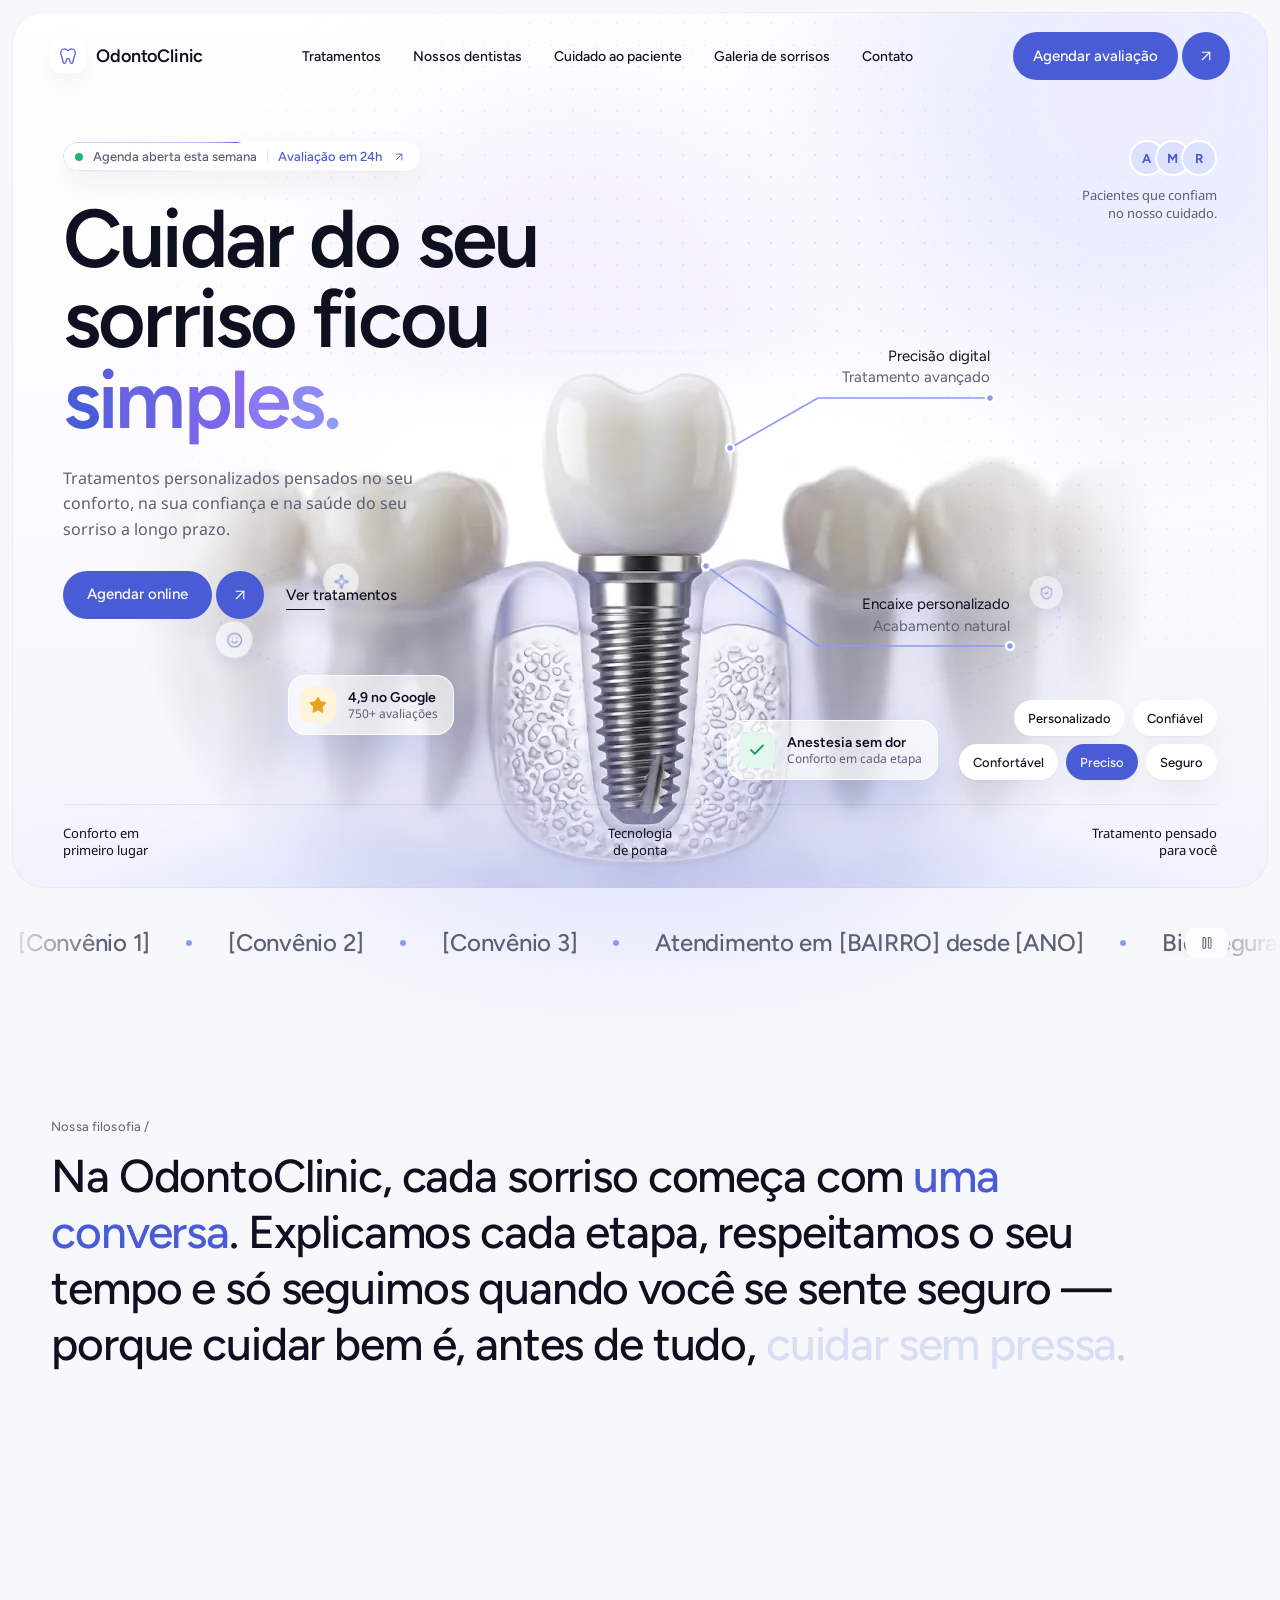
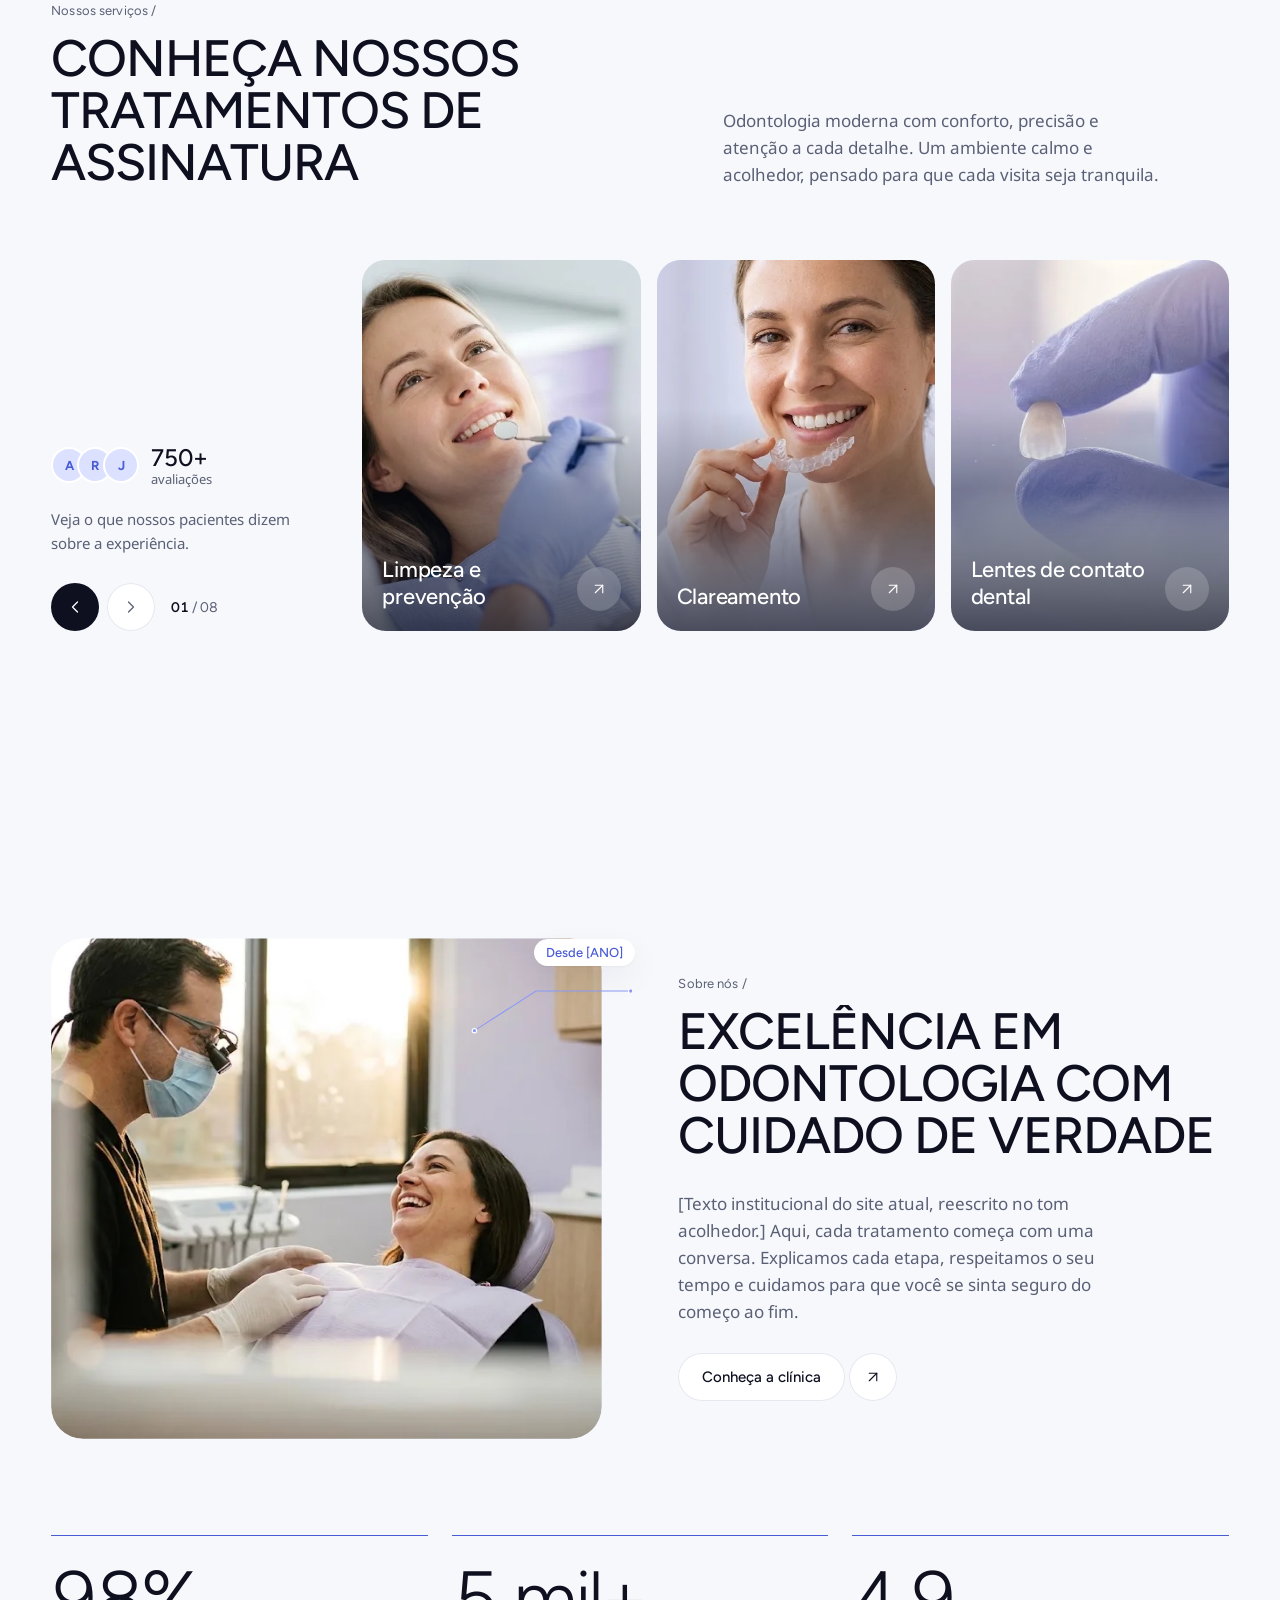
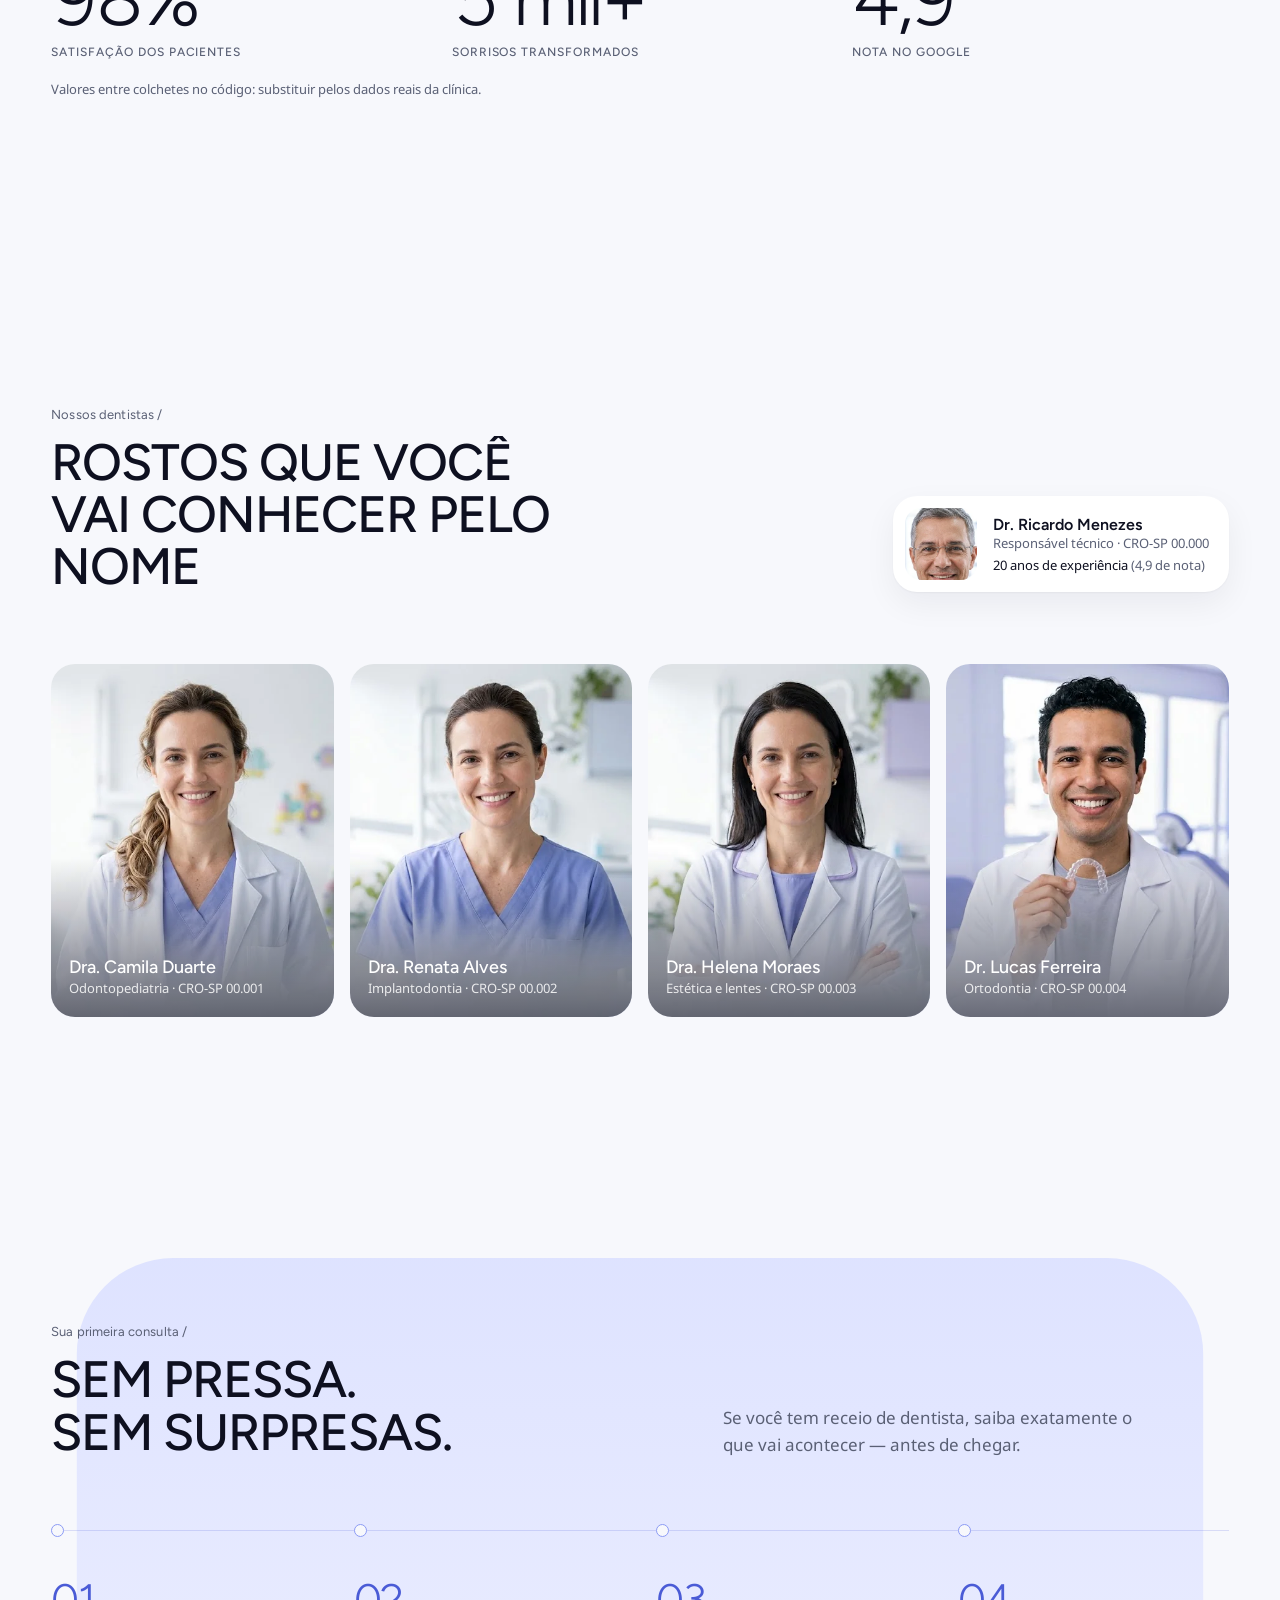
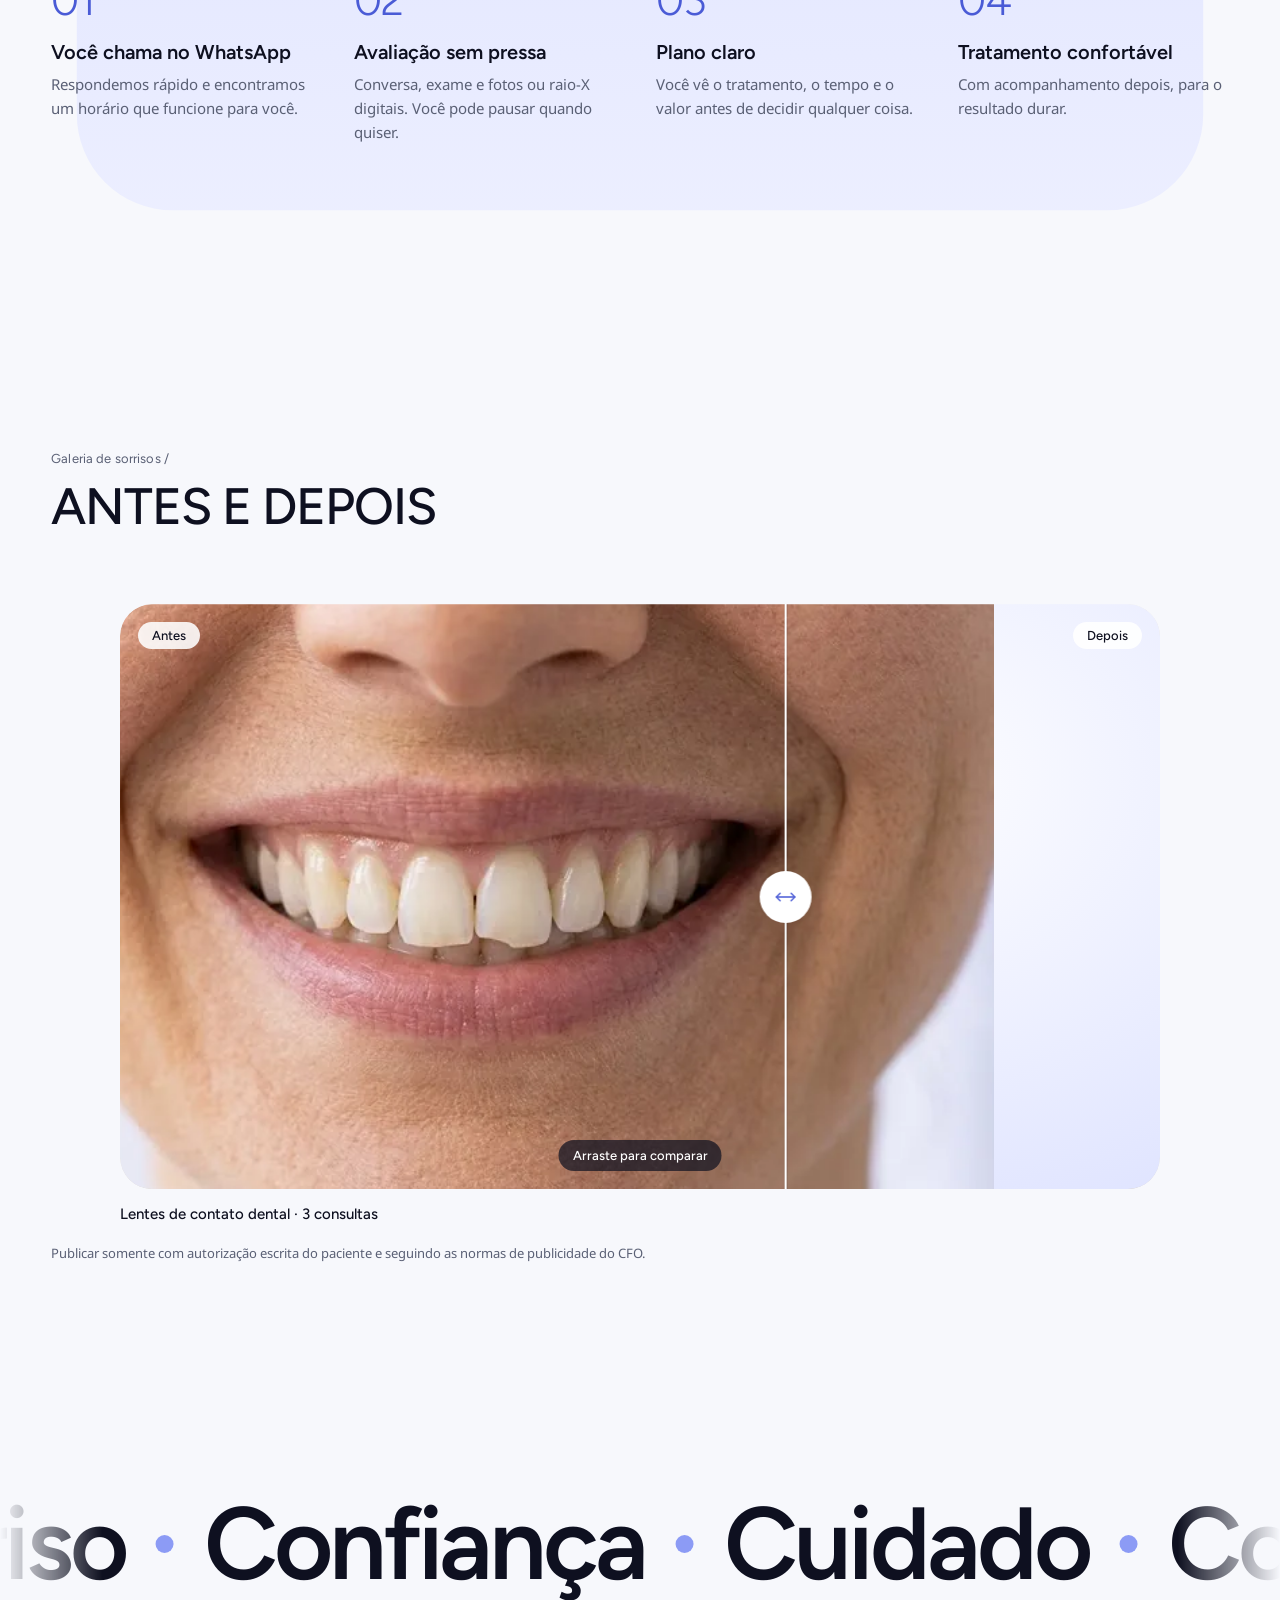
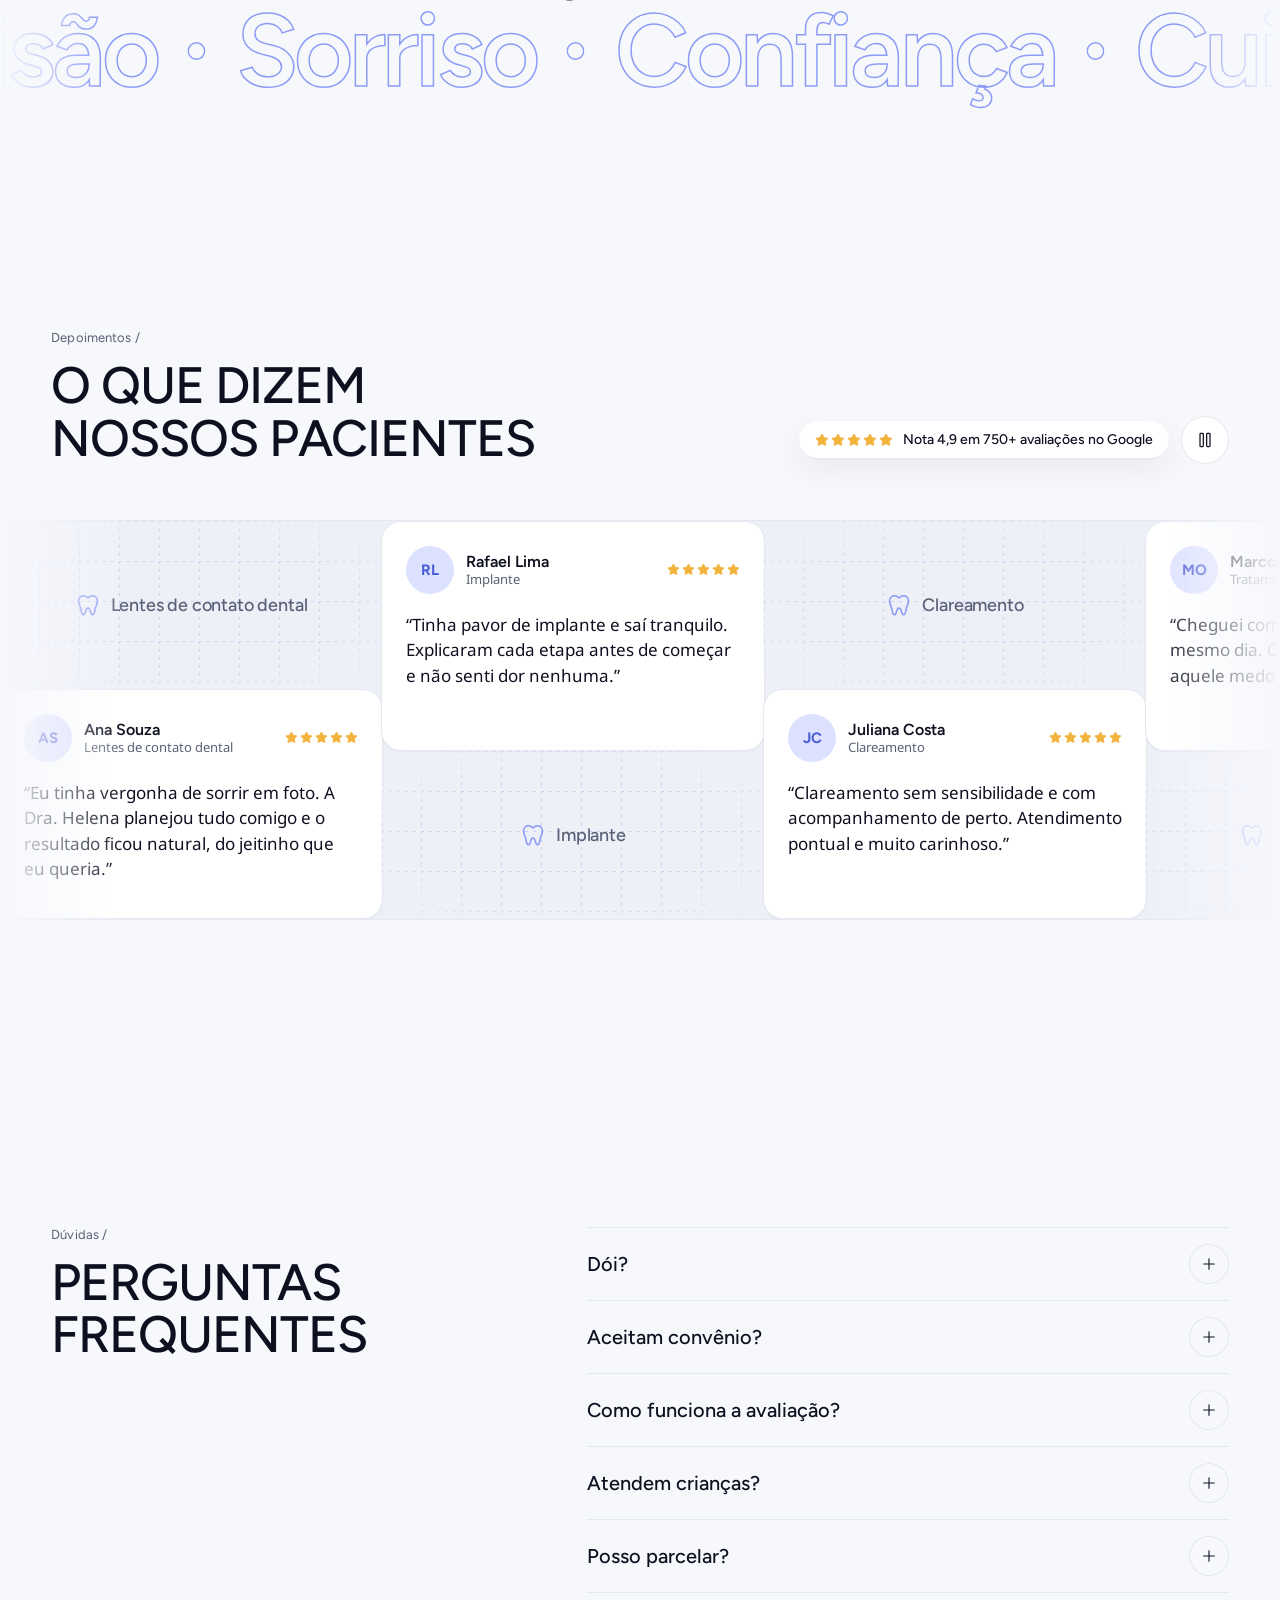
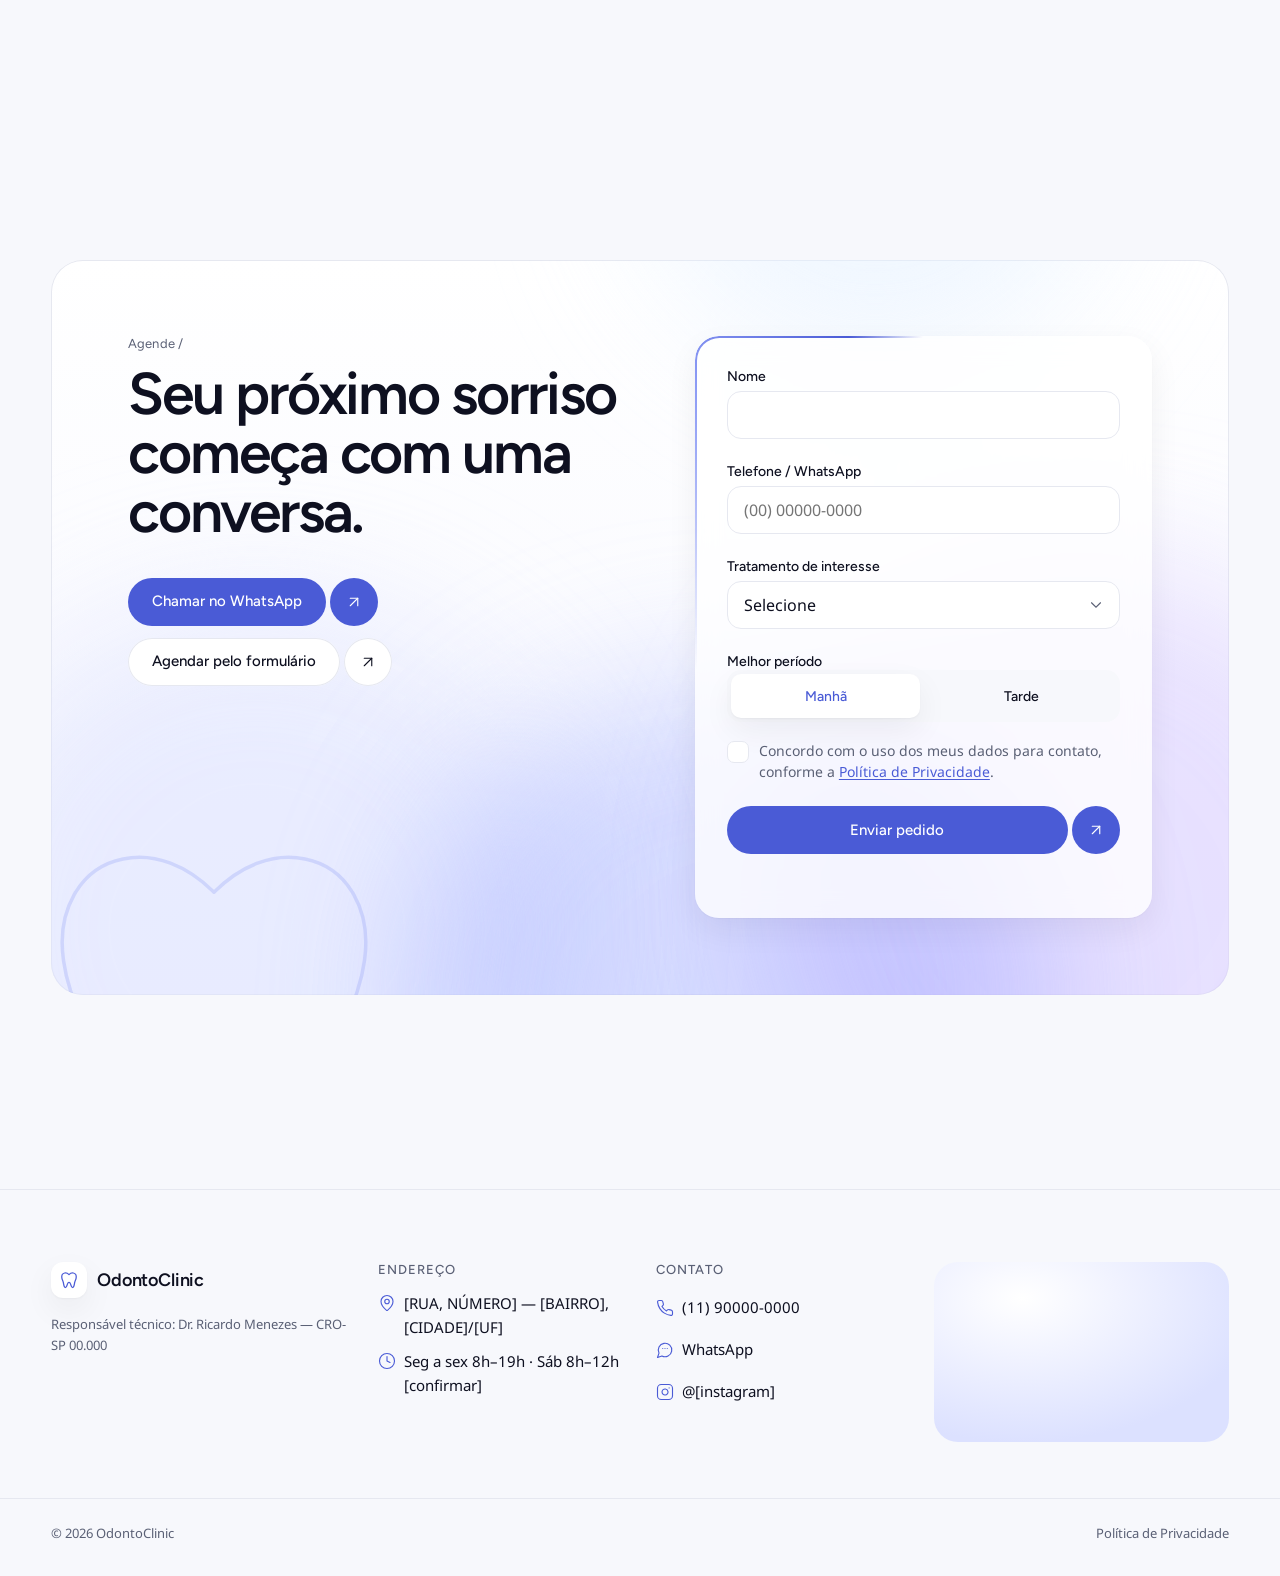
==== commit c5010a9d: "Hero mais vivo, com ideias do 21st.dev - Hero Pill: selo 'Agenda aberta esta semana' com borda giran" ====
--- a/index.html
+++ b/index.html
@@ -74,6 +74,9 @@
       <symbol id="i-insta" viewBox="0 0 24 24"><rect width="20" height="20" x="2" y="2" rx="5"/><path d="M16 11.4A4 4 0 1 1 12.6 8 4 4 0 0 1 16 11.4z"/><path d="M17.5 6.5h.01"/></symbol>
       <symbol id="i-move" viewBox="0 0 24 24"><path d="m18 8 4 4-4 4"/><path d="m6 8-4 4 4 4"/><path d="M2 12h20"/></symbol>
       <symbol id="i-image" viewBox="0 0 24 24"><rect width="18" height="18" x="3" y="3" rx="2"/><circle cx="9" cy="9" r="2"/><path d="m21 15-3.1-3.1a2 2 0 0 0-2.8 0L6 21"/></symbol>
+      <symbol id="i-shield" viewBox="0 0 24 24"><path d="M20 13c0 5-3.5 7.5-7.7 9a1 1 0 0 1-.6 0C7.5 20.5 4 18 4 13V6a1 1 0 0 1 1-1c2 0 4.5-1.2 6.2-2.7a1.2 1.2 0 0 1 1.6 0C14.5 3.8 17 5 19 5a1 1 0 0 1 1 1z"/><path d="m9 12 2 2 4-4"/></symbol>
+      <symbol id="i-sparkle" viewBox="0 0 24 24"><path d="M9.9 15.5A2 2 0 0 0 8.5 14.1l-6.1-1.6a.5.5 0 0 1 0-1l6.1-1.6a2 2 0 0 0 1.4-1.4l1.6-6.1a.5.5 0 0 1 1 0l1.6 6.1a2 2 0 0 0 1.4 1.4l6.1 1.6a.5.5 0 0 1 0 1l-6.1 1.6a2 2 0 0 0-1.4 1.4l-1.6 6.1a.5.5 0 0 1-1 0z"/></symbol>
+      <symbol id="i-smile" viewBox="0 0 24 24"><circle cx="12" cy="12" r="10"/><path d="M8 14s1.5 2 4 2 4-2 4-2"/><path d="M9 9h.01"/><path d="M15 9h.01"/></symbol>
       <symbol id="i-check" viewBox="0 0 24 24"><path d="M20 6 9 17l-5-5"/></symbol>
       <symbol id="i-tooth" viewBox="0 0 24 24"><path d="M12 5.5C10.5 4 8.6 3.2 6.8 3.6 4.3 4.1 3 6.6 3.4 9.4c.3 2.2 1.3 3.6 1.8 5.6.5 2.2.6 5.6 2.4 6 1.6.3 2-2.6 2.6-4.4.4-1.2 1-1.7 1.8-1.7s1.4.5 1.8 1.7c.6 1.8 1 4.7 2.6 4.4 1.8-.4 1.9-3.8 2.4-6 .5-2 1.5-3.4 1.8-5.6.4-2.8-.9-5.3-3.4-5.8-1.8-.4-3.7.4-5.2 1.9z"/></symbol>
     </defs>
@@ -133,35 +136,64 @@
     <!-- 4.2 Hero -->
     <section class="hero" id="topo" aria-labelledby="hero-title">
       <div class="hero__card" data-hero-card>
+        <!-- fundo vivo: pontos que acendem perto do cursor + auroras -->
+        <div class="hero__bg" aria-hidden="true">
+          <div class="hero__dots"></div>
+          <div class="hero__dots hero__dots--lit"></div>
+          <span class="hero__blob hero__blob--a"></span>
+          <span class="hero__blob hero__blob--b"></span>
+        </div>
         <div class="hero__mist" aria-hidden="true"></div>
 
-        <div class="hero__copy">
-          <h1 class="hero__title" id="hero-title" data-split>
-            <span class="line"><span>Cuidar do seu</span></span>
-            <span class="line"><span>sorriso ficou</span></span>
-            <span class="line"><span>simples.</span></span>
+        <div class="hero__copy" data-depth="-6">
+          <a class="hero-pill" href="#" data-wa="Olá! Vi que a agenda está aberta. Quero marcar uma avaliação." data-hero-fade>
+            <span class="hero-pill__dot" aria-hidden="true"></span>
+            <span>Agenda aberta esta semana</span>
+            <span class="hero-pill__sep" aria-hidden="true"></span>
+            <span class="hero-pill__strong">Avaliação em 24h</span>
+            <svg aria-hidden="true"><use href="#i-arrow"/></svg>
+          </a>
+          <h1 class="hero__title" id="hero-title" data-split aria-label="Cuidar do seu sorriso ficou simples.">
+            <span class="line" aria-hidden="true"><span>Cuidar do seu</span></span>
+            <span class="line" aria-hidden="true"><span>sorriso ficou</span></span>
+            <span class="line" aria-hidden="true"><span><span class="cycle" data-cycle="simples.|leve.|seguro.|preciso.">simples.</span></span></span>
           </h1>
           <p class="hero__sub" data-hero-fade>Tratamentos personalizados pensados no seu conforto, na sua confiança e na saúde do seu sorriso a longo prazo.</p>
-          <a class="btn btn--primary btn--shine hero__cta" href="#" data-wa data-hero-fade>
-            <span class="btn__pill">Agendar online</span>
-            <span class="btn__circle" aria-hidden="true"><svg><use href="#i-arrow"/></svg></span>
-          </a>
+          <div class="hero__ctas" data-hero-fade>
+            <a class="btn btn--primary btn--shine hero__cta" href="#" data-wa data-magnetic>
+              <span class="btn__pill">Agendar online</span>
+              <span class="btn__circle" aria-hidden="true"><svg><use href="#i-arrow"/></svg></span>
+            </a>
+            <a class="hero__link" href="#tratamentos">Ver tratamentos</a>
+          </div>
         </div>
 
         <!-- Palco do implante: SVG + anotações compartilham o mesmo sistema de coordenadas -->
-        <div class="stage" data-stage>
+        <div class="stage" data-stage data-depth="10">
           <div class="stage__tilt" data-tilt>
+            <svg class="orbits" viewBox="0 0 1024 572" aria-hidden="true">
+              <ellipse class="orbit" cx="512" cy="260" rx="300" ry="62"/>
+              <ellipse class="orbit orbit--2" cx="512" cy="300" rx="420" ry="92"/>
+            </svg>
             <img class="implant" src="assets/hero-implante.webp" alt="Implante dentário: coroa de cerâmica branca sobre pino de titânio, entre dentes naturais" width="1024" height="572" fetchpriority="high" decoding="async">
 
+            <div class="scan" aria-hidden="true"><span></span></div>
+            <div class="sats" aria-hidden="true">
+              <span class="sat" data-sat="0" data-ring="0"><svg><use href="#i-sparkle"/></svg></span>
+              <span class="sat" data-sat="1" data-ring="1"><svg><use href="#i-shield"/></svg></span>
+              <span class="sat" data-sat="2" data-ring="1"><svg><use href="#i-smile"/></svg></span>
+            </div>
             <!-- linhas de anotação (desenham-se no carregamento) -->
             <svg class="annot-lines" viewBox="0 0 1024 572" aria-hidden="true">
               <g class="annot-line" data-annot-line="0">
                 <path d="M602 132 L690 82 L862 82"/>
+                <circle class="pulse" cx="602" cy="132" r="4"/>
                 <circle cx="602" cy="132" r="4"/>
                 <circle cx="862" cy="82" r="4"/>
               </g>
               <g class="annot-line" data-annot-line="1">
                 <path d="M578 250 L690 330 L882 330"/>
+                <circle class="pulse" cx="578" cy="250" r="4"/>
                 <circle cx="578" cy="250" r="4"/>
                 <circle cx="882" cy="330" r="4"/>
               </g>
@@ -178,13 +210,27 @@
           </div>
         </div>
 
+        <!-- cartões de vidro flutuantes (profundidade com o mouse) -->
+        <div class="glass glass--a" data-depth="22" aria-hidden="true">
+          <div class="glass__in">
+            <span class="glass__ic"><svg><use href="#i-star"/></svg></span>
+            <span><strong>4,9 no Google</strong><small>750+ avaliações</small></span>
+          </div>
+        </div>
+        <div class="glass glass--b" data-depth="14" aria-hidden="true">
+          <div class="glass__in">
+            <span class="glass__ic glass__ic--ok"><svg><use href="#i-check"/></svg></span>
+            <span><strong>Anestesia sem dor</strong><small>Conforto em cada etapa</small></span>
+          </div>
+        </div>
+
         <!-- avatares + tooltip com nota -->
         <div class="trust" data-hero-fade tabindex="0" aria-describedby="trust-tip">
           <div class="avatars" aria-hidden="true">
             <span class="av"><b>A</b><img src="https://images.unsplash.com/photo-1534528741775-53994a69daeb?auto=format&fit=crop&crop=faces&w=96&h=96&q=70" alt="" width="36" height="36" loading="lazy"></span><span class="av"><b>M</b><img src="https://images.unsplash.com/photo-1472099645785-5658abf4ff4e?auto=format&fit=crop&crop=faces&w=96&h=96&q=70" alt="" width="36" height="36" loading="lazy"></span><span class="av"><b>R</b><img src="https://images.unsplash.com/photo-1517841905240-472988babdf9?auto=format&fit=crop&crop=faces&w=96&h=96&q=70" alt="" width="36" height="36" loading="lazy"></span>
           </div>
           <p>Pacientes que confiam<br>no nosso cuidado.</p>
-          <span class="trust__tip" role="tooltip" id="trust-tip"><svg><use href="#i-star"/></svg> [4.9] no Google</span>
+          <span class="trust__tip" role="tooltip" id="trust-tip"><svg><use href="#i-star"/></svg> 4,9 no Google</span>
         </div>
 
         <!-- chips que trocam as anotações -->
--- a/styles.css
+++ b/styles.css
@@ -210,7 +210,7 @@
 
 .hero__copy {
   position: relative; z-index: 3;
-  padding: calc(88px + clamp(40px, 7vh, 96px)) var(--gutter) 0;
+  padding: calc(88px + clamp(20px, 4.5vh, 64px)) var(--gutter) 0;
   max-width: 720px;
   transform: translateY(calc(var(--hp) * 80px));
   opacity: calc(1 - var(--hp) * 1.4);
@@ -235,7 +235,11 @@
   transform-style: preserve-3d; will-change: transform;
 }
 .implant, .annot-lines { position: absolute; inset: 0; width: 100%; height: 100%; }
-.implant { object-fit: contain; -webkit-mask-image: radial-gradient(ellipse 50% 78% at 50% 42%, #000 50%, transparent 100%); mask-image: radial-gradient(ellipse 50% 78% at 50% 42%, #000 50%, transparent 100%); }
+.implant { object-fit: contain;
+  -webkit-mask-image: radial-gradient(ellipse 50% 78% at 50% 42%, #000 50%, transparent 100%), linear-gradient(to bottom, transparent 0%, #000 20%);
+  -webkit-mask-composite: source-in;
+  mask-image: radial-gradient(ellipse 50% 78% at 50% 42%, #000 50%, transparent 100%), linear-gradient(to bottom, transparent 0%, #000 20%);
+  mask-composite: intersect; }
 .annot-lines { overflow: visible; }
 .annot-line path { fill: none; stroke: var(--brand-soft); stroke-width: 1.6; }
 .annot-line circle { fill: var(--brand-soft); stroke: #fff; stroke-width: 2.5; transform-box: fill-box; transform-origin: center; }
@@ -312,6 +316,131 @@
 .js:not(.reduced) .annot-line:not(.is-drawn) circle { transform: scale(0); }
 .annot-line.is-drawn circle { transform: scale(1); transition: transform .5s var(--ease-spring); }
 .annot-line.is-drawn circle:last-of-type { transition-delay: .55s; }
+
+/* =========================================================
+   Hero — camada "viva" (ideias do 21st: Hero Pill, Text Cycle,
+   Orbiting Circles, Glass Cards, Dot Pattern + Spotlight)
+   ========================================================= */
+[data-depth] { translate: var(--px, 0px) var(--py, 0px); }
+
+/* fundo: grade de pontos + pontos acesos perto do cursor + auroras */
+.hero__bg { position: absolute; inset: 0; z-index: 0; pointer-events: none; overflow: hidden; border-radius: inherit; }
+.hero__dots {
+  position: absolute; inset: 0;
+  background-image: radial-gradient(rgba(74,91,214,.16) 1.1px, transparent 1.4px);
+  background-size: 22px 22px;
+  -webkit-mask-image: radial-gradient(70% 65% at 60% 40%, #000 30%, transparent 80%);
+  mask-image: radial-gradient(70% 65% at 60% 40%, #000 30%, transparent 80%);
+}
+.hero__dots--lit {
+  background-image: radial-gradient(rgba(74,91,214,.75) 1.3px, transparent 1.6px);
+  -webkit-mask-image: radial-gradient(180px circle at var(--cx, -999px) var(--cy, -999px), #000, transparent 75%);
+  mask-image: radial-gradient(180px circle at var(--cx, -999px) var(--cy, -999px), #000, transparent 75%);
+  opacity: 0; transition: opacity .5s var(--ease);
+}
+.hero__card:hover .hero__dots--lit { opacity: 1; }
+.hero__blob { position: absolute; border-radius: 50%; filter: blur(80px); opacity: .55; }
+.hero__blob--a { width: 46%; aspect-ratio: 1; right: -12%; top: -24%; background: #DCE1FF; animation: blobA 16s var(--ease-io) infinite alternate; }
+.hero__blob--b { width: 34%; aspect-ratio: 1; left: 28%; top: 10%; background: #EDE6FF; animation: blobB 21s var(--ease-io) infinite alternate; }
+@keyframes blobA { to { transform: translate(-14%, 18%) scale(1.12); } }
+@keyframes blobB { to { transform: translate(16%, -10%) scale(.88); } }
+
+/* Hero Pill */
+.hero-pill {
+  position: relative; display: inline-flex; align-items: center; gap: 10px; margin-bottom: clamp(18px, 3vh, 28px);
+  padding: 7px 14px 7px 12px; border-radius: 999px; background: rgba(255,255,255,.8);
+  box-shadow: var(--shadow); font: 500 13px var(--font-head); color: var(--ink-muted); isolation: isolate; overflow: hidden;
+  transition: transform .4s var(--ease), box-shadow .4s var(--ease);
+}
+.hero-pill::before { /* borda com brilho girando */
+  content: ""; position: absolute; inset: 0; border-radius: inherit; padding: 1px; z-index: -1;
+  background: conic-gradient(from var(--a, 0deg), transparent 0 70%, var(--brand-soft) 85%, var(--brand) 95%, transparent);
+  -webkit-mask: linear-gradient(#000 0 0) content-box, linear-gradient(#000 0 0); -webkit-mask-composite: xor;
+  mask: linear-gradient(#000 0 0) content-box exclude, linear-gradient(#000 0 0);
+  animation: pillSpin 4s linear infinite;
+}
+@property --a { syntax: "<angle>"; inherits: false; initial-value: 0deg; }
+@keyframes pillSpin { to { --a: 360deg; } }
+.hero-pill:hover { transform: translateY(-2px); box-shadow: var(--shadow-lg); }
+.hero-pill__dot { position: relative; width: 8px; height: 8px; border-radius: 999px; background: #22B573; }
+.hero-pill__dot::after { content: ""; position: absolute; inset: -4px; border-radius: inherit; border: 2px solid #22B573; opacity: 0; animation: ping 2.2s var(--ease) infinite; }
+@keyframes ping { 0% { transform: scale(.4); opacity: .8; } 100% { transform: scale(1.6); opacity: 0; } }
+.hero-pill__sep { width: 1px; height: 14px; background: var(--line); }
+.hero-pill__strong { color: var(--brand); }
+.hero-pill svg { width: 14px; height: 14px; color: var(--brand); transition: transform .4s var(--ease); }
+.hero-pill:hover svg { transform: rotate(45deg); }
+
+/* Text Cycle — palavra final alterna letra por letra */
+.cycle { display: inline-block; white-space: nowrap; color: var(--brand); }
+.cycle .ch { display: inline-block; color: var(--c, var(--brand)); }
+.cycle .ch.out { animation: chOut .45s var(--ease) both; animation-delay: calc(var(--i) * 22ms); }
+.cycle .ch.in  { animation: chIn .7s var(--ease) both; animation-delay: calc(var(--i) * 32ms + 120ms); }
+@keyframes chOut { to { opacity: 0; transform: translateY(-.32em); filter: blur(8px); } }
+@keyframes chIn { from { opacity: 0; transform: translateY(.42em); filter: blur(10px); } }
+
+.hero__ctas { display: flex; align-items: center; gap: 22px; margin-top: 28px; }
+.hero__ctas .hero__cta { margin-top: 0; }
+.hero__link { position: relative; font: 500 15px var(--font-head); color: var(--ink); padding: 10px 0; }
+.hero__link::after { content: ""; position: absolute; left: 0; right: 0; bottom: 4px; height: 1px; background: currentColor; transform: scaleX(.35); transform-origin: 0 50%; transition: transform .5s var(--ease); }
+.hero__link:hover::after { transform: scaleX(1); }
+[data-magnetic] { transition: translate .5s var(--ease); }
+
+/* Orbiting Circles */
+.orbits { position: absolute; inset: 0; width: 100%; height: 100%; overflow: visible; pointer-events: none; }
+.orbit { fill: none; stroke: rgba(74,91,214,.36); stroke-width: 1.2; stroke-dasharray: 3 7; }
+.orbit--2 { stroke: rgba(74,91,214,.16); }
+.sats { position: absolute; inset: 0; pointer-events: none; }
+.sat {
+  position: absolute; left: 0; top: 0; display: grid; place-items: center; width: 38px; height: 38px; margin: -19px 0 0 -19px;
+  border-radius: 999px; background: rgba(255,255,255,.82); backdrop-filter: blur(8px); -webkit-backdrop-filter: blur(8px);
+  box-shadow: 0 6px 18px rgba(74,91,214,.18), inset 0 0 0 1px rgba(255,255,255,.9); color: var(--brand);
+  will-change: transform, opacity;
+}
+.sat svg { width: 17px; height: 17px; }
+.js:not(.reduced):not(.is-ready) .orbits, .js:not(.reduced):not(.is-ready) .sats { opacity: 0; }
+.is-ready .orbits, .is-ready .sats { transition: opacity 1.4s var(--ease) 1.4s; }
+
+/* escaneamento digital sobre o implante */
+.scan { position: absolute; left: 36%; width: 28%; top: 6%; height: 88%; overflow: hidden; pointer-events: none;
+  -webkit-mask-image: linear-gradient(90deg, transparent, #000 25%, #000 75%, transparent); mask-image: linear-gradient(90deg, transparent, #000 25%, #000 75%, transparent); }
+.scan span { position: absolute; left: 0; right: 0; top: 0; height: 26%; transform: translateY(-110%);
+  background: linear-gradient(180deg, transparent, rgba(140,155,245,.10) 70%, rgba(140,155,245,.55) 97%, #fff 100%);
+  mix-blend-mode: multiply; animation: scan 6.5s var(--ease-io) 3.2s infinite; }
+.scan span::after { content: ""; position: absolute; left: 0; right: 0; bottom: 0; height: 2px; background: var(--brand-soft); box-shadow: 0 0 14px 2px rgba(140,155,245,.9); }
+@keyframes scan { 0% { transform: translateY(-110%); opacity: 0; } 8% { opacity: 1; } 55% { transform: translateY(400%); opacity: 1; } 62%, 100% { transform: translateY(400%); opacity: 0; } }
+
+/* pulsos nos pontos das anotações */
+.annot-line .pulse { fill: none; stroke: var(--brand-soft); stroke-width: 1.5; opacity: 0; }
+.annot-line.is-drawn .pulse { animation: pulse 2.6s var(--ease) 1s infinite; }
+@keyframes pulse { 0% { transform: scale(1); opacity: .9; } 100% { transform: scale(4.5); opacity: 0; } }
+
+/* Glass Cards flutuantes */
+.glass { position: absolute; z-index: 3; pointer-events: none; }
+.glass--a { left: clamp(260px, 22%, 360px); bottom: clamp(120px, 17vh, 170px); }
+.glass--b { right: clamp(330px, 26%, 420px); bottom: clamp(96px, 12vh, 130px); }
+.glass__in {
+  display: flex; align-items: center; gap: 12px; padding: 12px 16px 12px 12px; border-radius: 18px;
+  background: rgba(255,255,255,.62); backdrop-filter: blur(14px) saturate(1.4); -webkit-backdrop-filter: blur(14px) saturate(1.4);
+  box-shadow: 0 18px 40px rgba(74,91,214,.16), inset 0 0 0 1px rgba(255,255,255,.85);
+  animation: floatCard 6s var(--ease-io) infinite alternate;
+}
+.glass--b .glass__in { animation-duration: 7.5s; animation-delay: -2s; }
+.glass__in > span:last-child { display: flex; flex-direction: column; line-height: 1.25; }
+.glass strong { font: 600 14px var(--font-head); }
+.glass small { font-size: 12px; color: var(--ink-muted); }
+.glass__ic { display: grid; place-items: center; width: 36px; height: 36px; border-radius: 12px; background: #FFF4DA; color: #E8A317; }
+.glass__ic svg { width: 18px; height: 18px; fill: currentColor; }
+.glass__ic--ok { background: #E3F7EE; color: #1E9E63; }
+.glass__ic--ok svg { fill: none; stroke-width: 2.4; }
+@keyframes floatCard { from { transform: translateY(0) rotate(-1deg); } to { transform: translateY(-12px) rotate(1deg); } }
+.js:not(.reduced):not(.is-ready) .glass { opacity: 0; }
+.is-ready .glass { animation: glassIn 1.1s var(--ease) both; }
+.is-ready .glass--a { animation-delay: 2.1s; }
+.is-ready .glass--b { animation-delay: 2.35s; }
+@keyframes glassIn { from { opacity: 0; transform: translateY(24px) scale(.92); filter: blur(8px); } }
+
+.hero__copy, .stage, .trust, .chips, .hero__foot { z-index: 3; }
+.stage { z-index: 2; }
 
 /* =========================================================
    Linhas de título (reveal por máscara)
@@ -823,6 +952,10 @@
   .chips { position: relative; right: auto; bottom: auto; max-width: none; justify-content: flex-start; padding: 20px var(--gutter) 0; }
   .hero__foot { position: relative; left: auto; right: auto; bottom: auto; margin: 24px var(--gutter) 0; }
   .hero__mist { height: 40%; }
+  .glass { display: none; }
+  .hero__ctas { flex-wrap: wrap; }
+  .hero__ctas .hero__cta { width: 100%; }
+  .scan { left: 34%; width: 32%; }
 
   .shead { grid-template-columns: 1fr; align-items: start; }
   .lead-card, .tabs, .testi__side { justify-self: start; }
@@ -862,6 +995,7 @@
   .footer__bottom { flex-direction: column; }
   .tabs button { padding: 0 14px; }
   .testi__ctrl .ctrl { width: 44px; height: 44px; }
+  .hero-pill__sep, .hero-pill__strong { display: none; }
   .tm { -webkit-mask-image: linear-gradient(90deg, transparent, #000 4%, #000 96%, transparent); mask-image: linear-gradient(90deg, transparent, #000 4%, #000 96%, transparent); }
 }
 
@@ -872,6 +1006,9 @@
   *, *::before, *::after { animation-duration: .001ms !important; animation-iteration-count: 1 !important; transition-duration: .001ms !important; scroll-behavior: auto !important; }
   .marquee__track { animation: none !important; }
   .marquee__toggle { display: none; }
+  .hero__blob, .glass__in, .scan span, .hero-pill::before, .hero-pill__dot::after, .annot-line .pulse { animation: none !important; }
+  .scan { display: none; }
+  [data-depth] { translate: none !important; }
   .aurora span, .beam::before, .btn--shine .btn__pill::after { animation: none !important; }
   .velo__track { transform: none !important; }
   .tm__track { animation: none !important; }
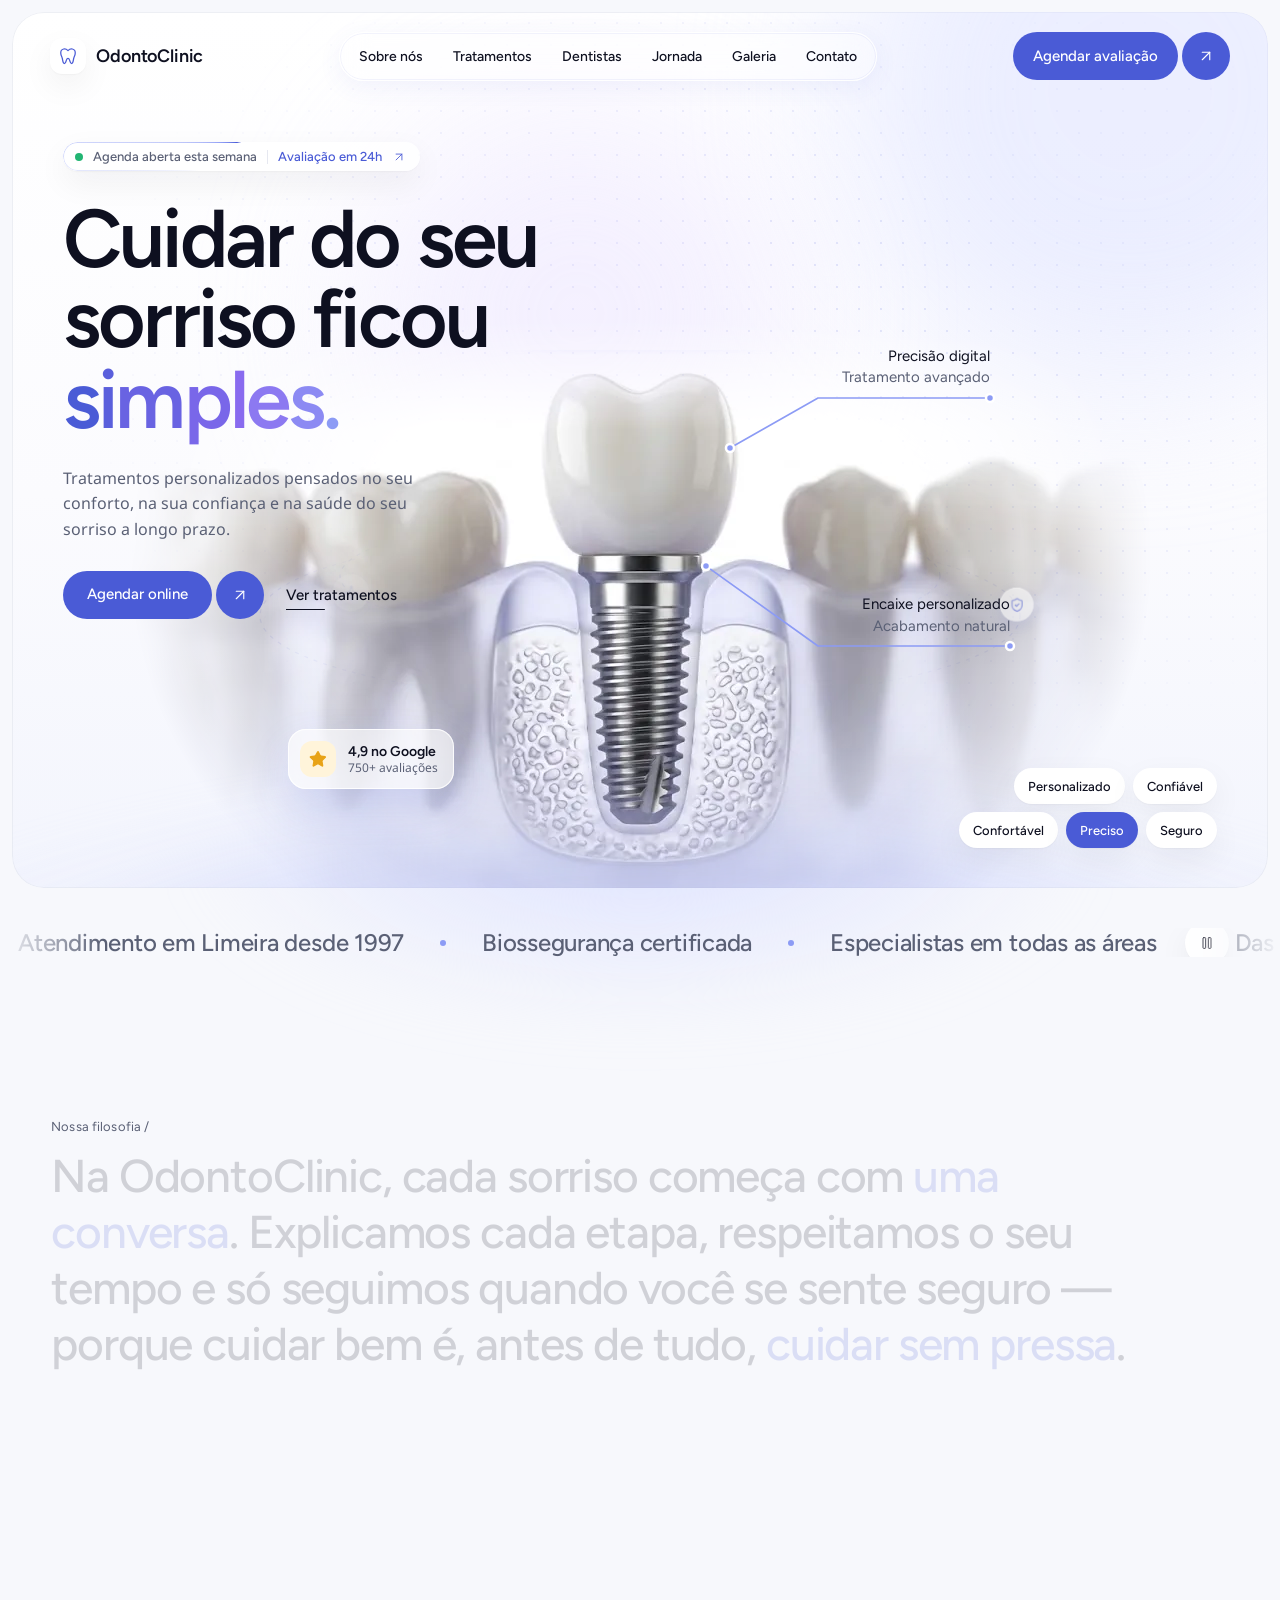
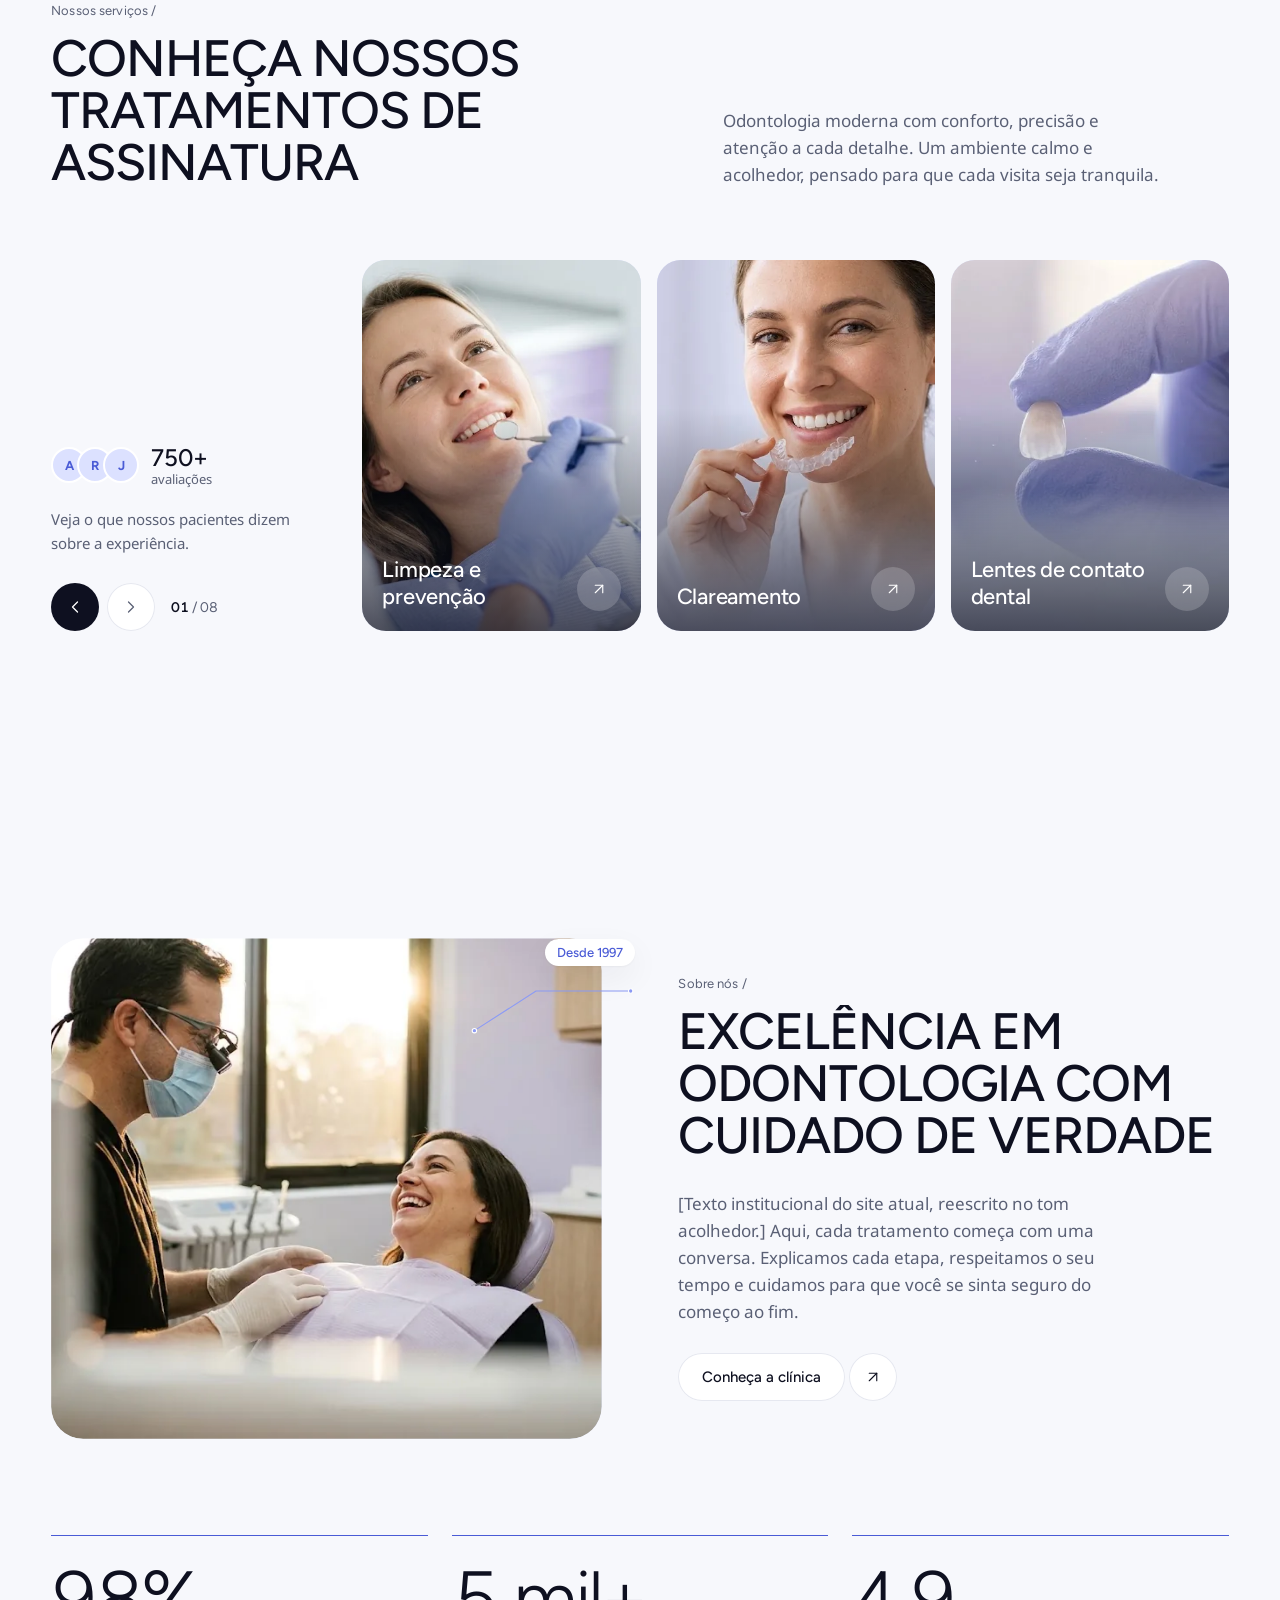
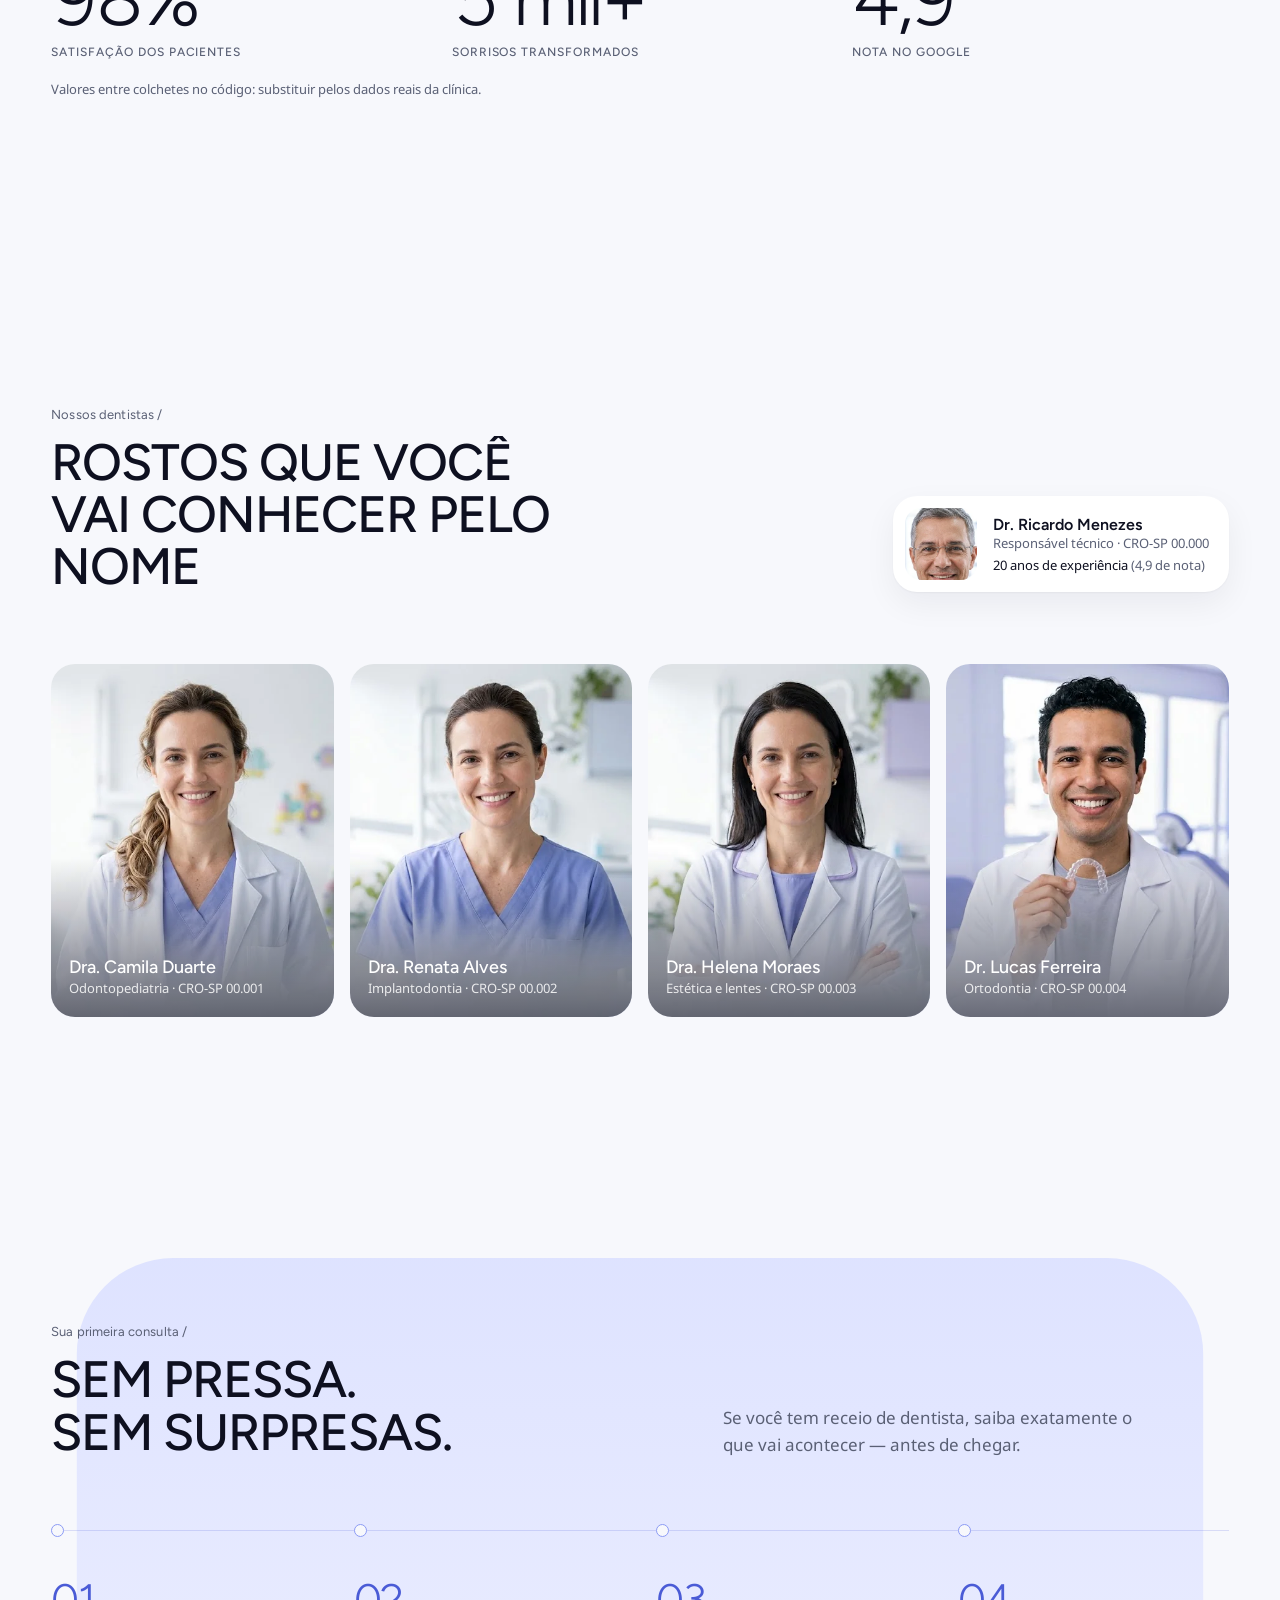
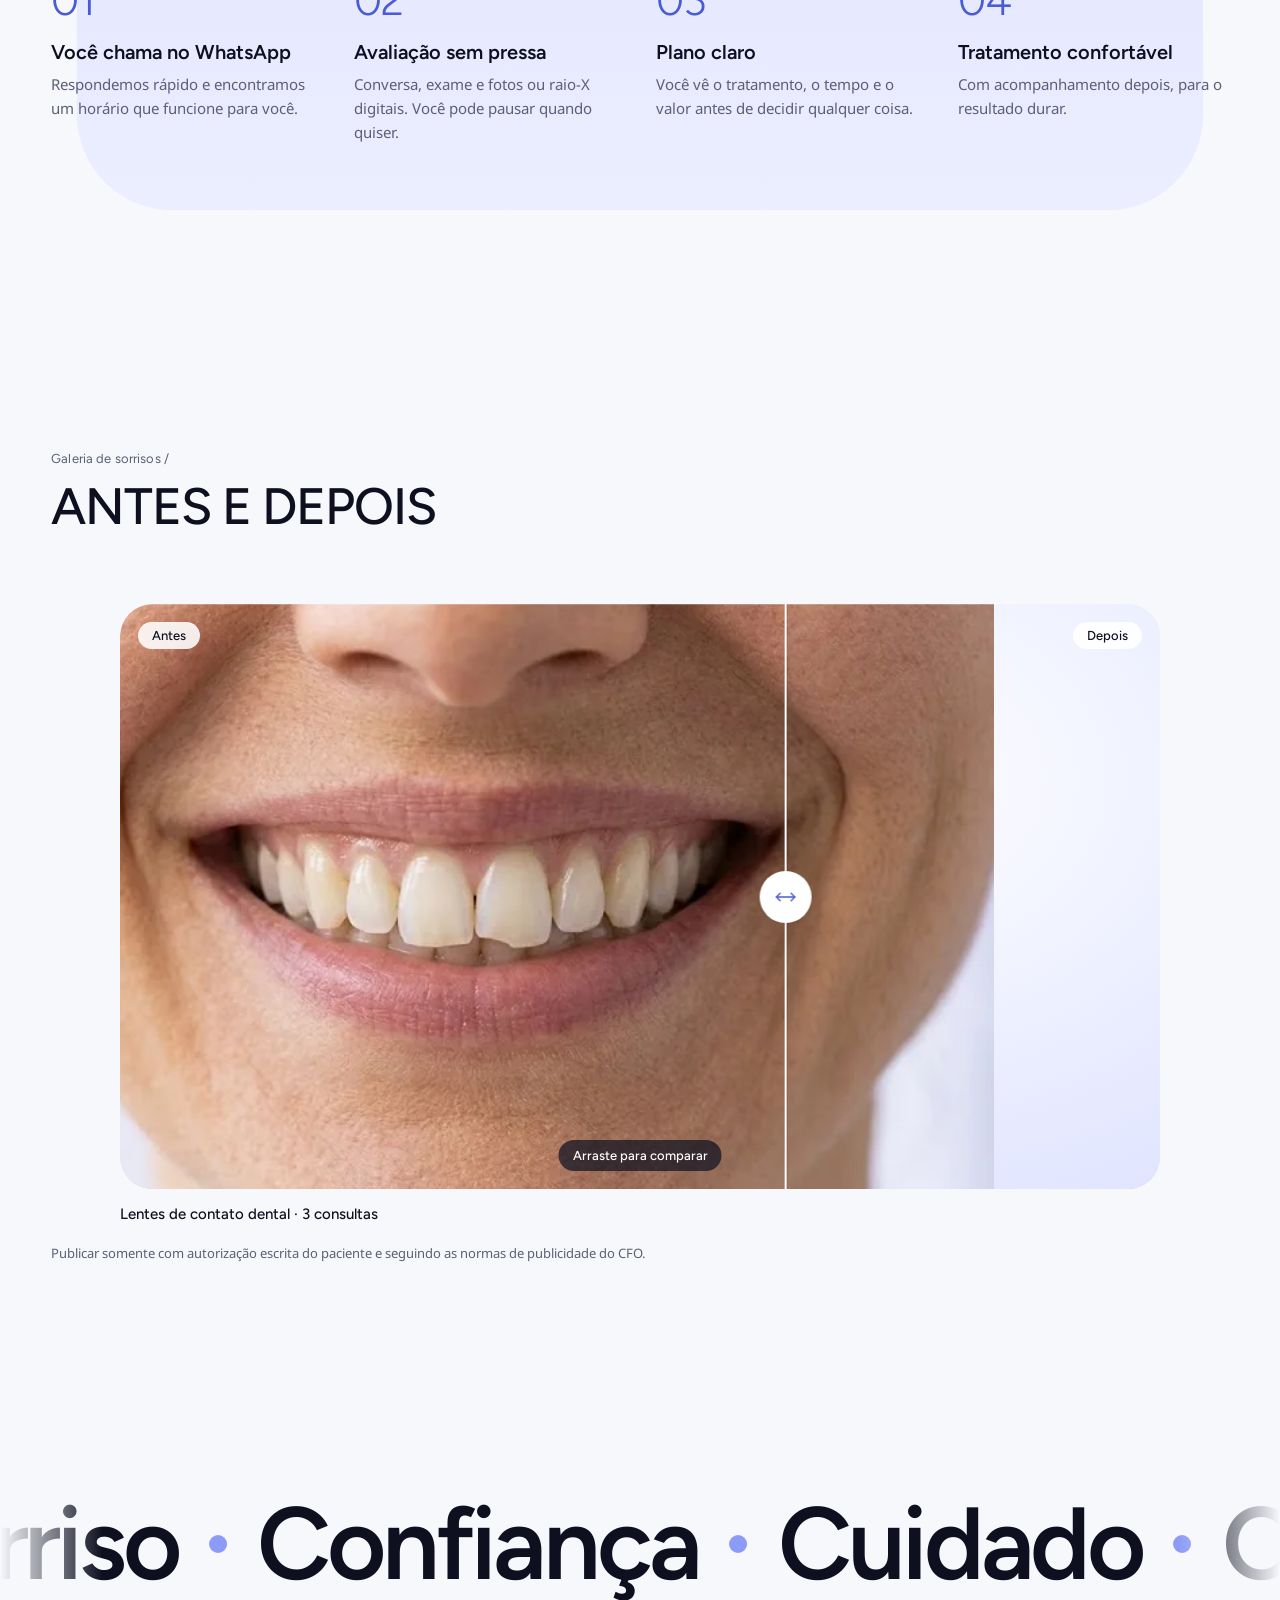
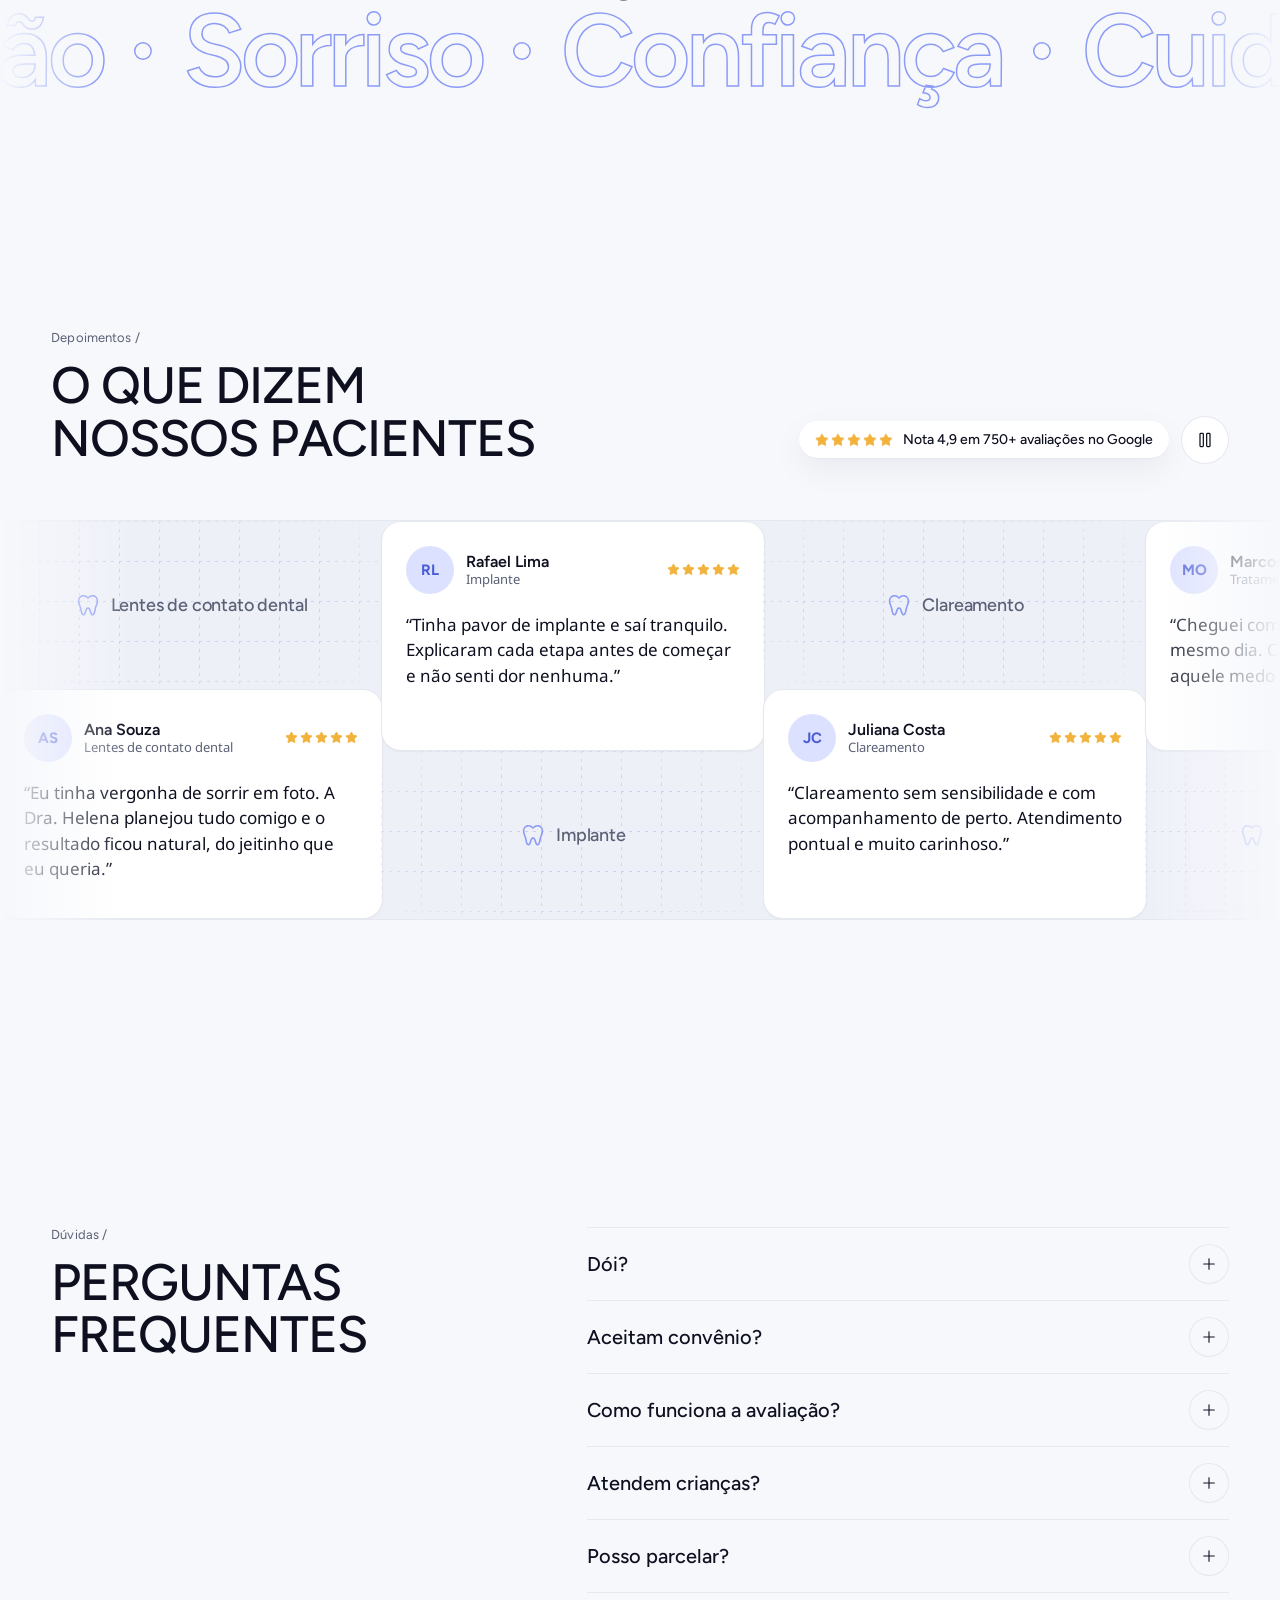
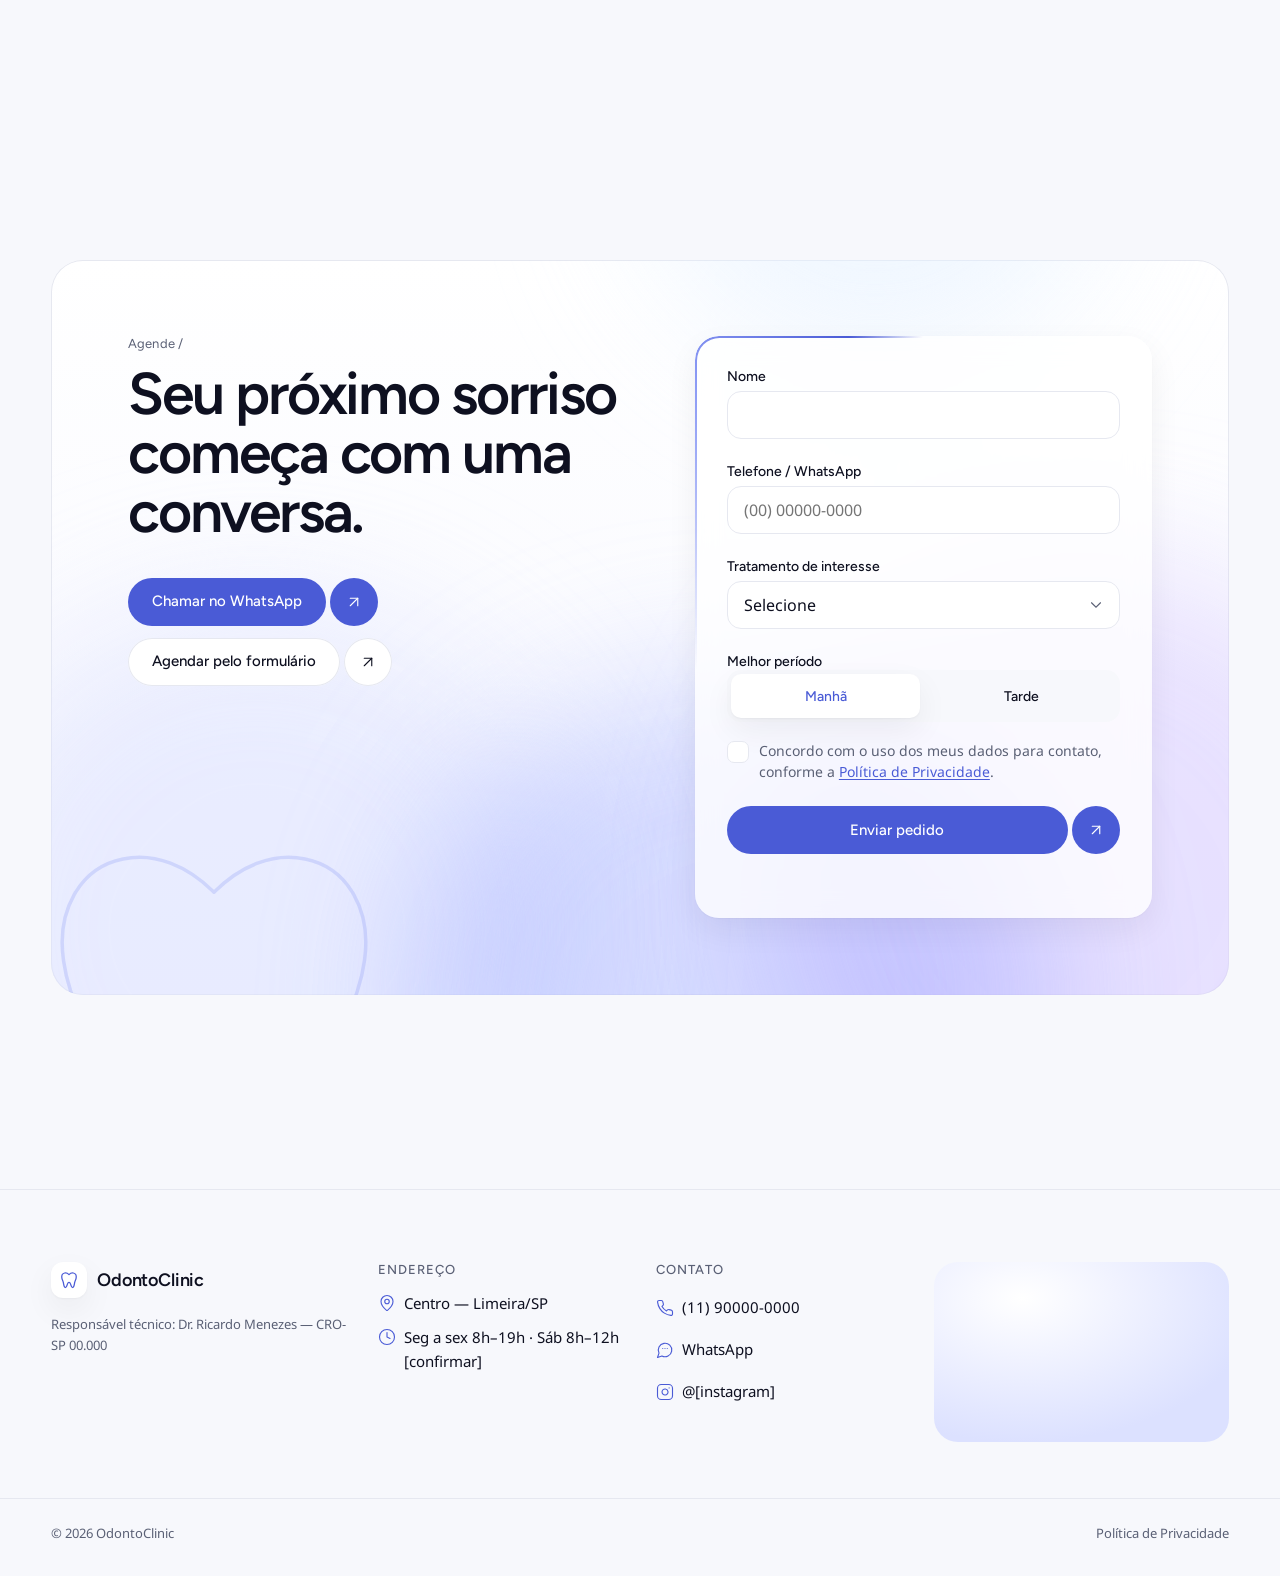
==== commit 404c9808: "Página Sobre nós, nav em barra e hero mais enxuto - Nova página sobre.html com o texto institucional" ====
--- a/index.html
+++ b/index.html
@@ -3,8 +3,8 @@
 <head>
   <meta charset="utf-8">
   <meta name="viewport" content="width=device-width, initial-scale=1">
-  <title>OdontoClinic — Dentista em [BAIRRO], [CIDADE]</title>
-  <meta name="description" content="Odontologia acolhedora em [BAIRRO], [CIDADE]. Tratamentos personalizados com conforto, precisão e plano claro antes de começar. Agende sua avaliação pelo WhatsApp.">
+  <title>OdontoClinic — Dentista em Limeira/SP desde 1997</title>
+  <meta name="description" content="Odontologia acolhedora em Limeira/SP desde 1997. Tratamentos personalizados com conforto, precisão e plano claro antes de começar. Agende sua avaliação pelo WhatsApp.">
   <meta name="theme-color" content="#F7F8FC">
   <meta property="og:title" content="OdontoClinic — Cuidar do seu sorriso ficou simples">
   <meta property="og:description" content="Tratamentos personalizados pensados no seu conforto, na sua confiança e na saúde do seu sorriso.">
@@ -17,6 +17,7 @@
   <script>
     // Marca JS cedo para os estados iniciais das animações (sem "flash" de conteúdo)
     document.documentElement.classList.add('js');
+    try { if (sessionStorage.getItem('pt')) { document.documentElement.classList.add('pt-enter'); sessionStorage.removeItem('pt'); } } catch (e) {}
     if (matchMedia('(prefers-reduced-motion: reduce)').matches) document.documentElement.classList.add('reduced');
     // Rede de segurança: se o script principal falhar ou demorar, a apresentação sai e o conteúdo aparece
     (function () {
@@ -43,10 +44,8 @@
     "telephone": "+55 11 90000-0000",
     "address": {
       "@type": "PostalAddress",
-      "streetAddress": "[RUA, NÚMERO]",
-      "addressLocality": "[CIDADE]",
-      "addressRegion": "[UF]",
-      "postalCode": "[CEP]",
+      "addressLocality": "Limeira",
+      "addressRegion": "SP",
       "addressCountry": "BR"
     },
     "openingHours": ["Mo-Fr 08:00-19:00", "Sa 08:00-12:00"],
@@ -82,6 +81,10 @@
     </defs>
   </svg>
 
+  <!-- Transição entre páginas -->
+  <div class="pt" aria-hidden="true"><span></span><span></span><span></span><span></span><span></span>
+    <div class="pt__logo"><svg><use href="#i-tooth"/></svg>OdontoClinic</div></div>
+
   <!-- Intro: o dente se desenha e a cortina sobe revelando o hero -->
   <div class="intro" aria-hidden="true">
     <svg class="intro__mark" viewBox="0 0 24 24"><path pathLength="1" d="M12 5.5C10.5 4 8.6 3.2 6.8 3.6 4.3 4.1 3 6.6 3.4 9.4c.3 2.2 1.3 3.6 1.8 5.6.5 2.2.6 5.6 2.4 6 1.6.3 2-2.6 2.6-4.4.4-1.2 1-1.7 1.8-1.7s1.4.5 1.8 1.7c.6 1.8 1 4.7 2.6 4.4 1.8-.4 1.9-3.8 2.4-6 .5-2 1.5-3.4 1.8-5.6.4-2.8-.9-5.3-3.4-5.8-1.8-.4-3.7.4-5.2 1.9z"/></svg>
@@ -100,10 +103,11 @@
         <span class="logo__name">OdontoClinic</span>
       </a>
       <nav class="nav" aria-label="Principal">
+        <a href="sobre.html" data-page>Sobre nós</a>
         <a href="#tratamentos">Tratamentos</a>
-        <a href="#dentistas">Nossos dentistas</a>
-        <a href="#jornada">Cuidado ao paciente</a>
-        <a href="#galeria">Galeria de sorrisos</a>
+        <a href="#dentistas">Dentistas</a>
+        <a href="#jornada">Jornada</a>
+        <a href="#galeria">Galeria</a>
         <a href="#contato">Contato</a>
         <span class="nav__indicator" aria-hidden="true"></span>
       </nav>
@@ -120,6 +124,7 @@
   <!-- Menu mobile em tela cheia -->
   <div class="menu" id="menu" hidden>
     <nav class="menu__links" aria-label="Menu">
+      <a href="sobre.html" data-page><span>Sobre nós</span></a>
       <a href="#tratamentos"><span>Tratamentos</span></a>
       <a href="#dentistas"><span>Nossos dentistas</span></a>
       <a href="#jornada"><span>Cuidado ao paciente</span></a>
@@ -173,7 +178,7 @@
           <div class="stage__tilt" data-tilt>
             <svg class="orbits" viewBox="0 0 1024 572" aria-hidden="true">
               <ellipse class="orbit" cx="512" cy="260" rx="300" ry="62"/>
-              <ellipse class="orbit orbit--2" cx="512" cy="300" rx="420" ry="92"/>
+              <ellipse class="orbit orbit--2" cx="512" cy="300" rx="380" ry="86"/>
             </svg>
             <img class="implant" src="assets/hero-implante.webp" alt="Implante dentário: coroa de cerâmica branca sobre pino de titânio, entre dentes naturais" width="1024" height="572" fetchpriority="high" decoding="async">
 
@@ -217,21 +222,7 @@
             <span><strong>4,9 no Google</strong><small>750+ avaliações</small></span>
           </div>
         </div>
-        <div class="glass glass--b" data-depth="14" aria-hidden="true">
-          <div class="glass__in">
-            <span class="glass__ic glass__ic--ok"><svg><use href="#i-check"/></svg></span>
-            <span><strong>Anestesia sem dor</strong><small>Conforto em cada etapa</small></span>
-          </div>
-        </div>
-
-        <!-- avatares + tooltip com nota -->
-        <div class="trust" data-hero-fade tabindex="0" aria-describedby="trust-tip">
-          <div class="avatars" aria-hidden="true">
-            <span class="av"><b>A</b><img src="https://images.unsplash.com/photo-1534528741775-53994a69daeb?auto=format&fit=crop&crop=faces&w=96&h=96&q=70" alt="" width="36" height="36" loading="lazy"></span><span class="av"><b>M</b><img src="https://images.unsplash.com/photo-1472099645785-5658abf4ff4e?auto=format&fit=crop&crop=faces&w=96&h=96&q=70" alt="" width="36" height="36" loading="lazy"></span><span class="av"><b>R</b><img src="https://images.unsplash.com/photo-1517841905240-472988babdf9?auto=format&fit=crop&crop=faces&w=96&h=96&q=70" alt="" width="36" height="36" loading="lazy"></span>
-          </div>
-          <p>Pacientes que confiam<br>no nosso cuidado.</p>
-          <span class="trust__tip" role="tooltip" id="trust-tip"><svg><use href="#i-star"/></svg> 4,9 no Google</span>
-        </div>
+
 
         <!-- chips que trocam as anotações -->
         <div class="chips" role="group" aria-label="Escolha um valor para ver os detalhes">
@@ -242,11 +233,6 @@
           <button type="button" class="chip" data-chip="seguro">Seguro</button>
         </div>
 
-        <div class="hero__foot" data-hero-fade>
-          <span>Conforto em<br>primeiro lugar</span>
-          <span>Tecnologia<br>de ponta</span>
-          <span>Tratamento pensado<br>para você</span>
-        </div>
       </div>
     </section>
 
@@ -255,22 +241,8 @@
       <div class="band__mist" aria-hidden="true"></div>
       <div class="marquee" data-marquee>
         <div class="marquee__track">
-          <ul>
-            <li>[Convênio 1]</li><li class="dot" aria-hidden="true"></li>
-            <li>[Convênio 2]</li><li class="dot" aria-hidden="true"></li>
-            <li>[Convênio 3]</li><li class="dot" aria-hidden="true"></li>
-            <li>Atendimento em [BAIRRO] desde [ANO]</li><li class="dot" aria-hidden="true"></li>
-            <li>Biossegurança certificada</li><li class="dot" aria-hidden="true"></li>
-            <li>[Convênio 4]</li><li class="dot" aria-hidden="true"></li>
-          </ul>
-          <ul aria-hidden="true">
-            <li>[Convênio 1]</li><li class="dot"></li>
-            <li>[Convênio 2]</li><li class="dot"></li>
-            <li>[Convênio 3]</li><li class="dot"></li>
-            <li>Atendimento em [BAIRRO] desde [ANO]</li><li class="dot"></li>
-            <li>Biossegurança certificada</li><li class="dot"></li>
-            <li>[Convênio 4]</li><li class="dot"></li>
-          </ul>
+          <ul><li>Atendimento em Limeira desde 1997</li><li class="dot" aria-hidden="true"></li><li>Biossegurança certificada</li><li class="dot" aria-hidden="true"></li><li>Especialistas em todas as áreas</li><li class="dot" aria-hidden="true"></li><li>Das crianças aos idosos</li><li class="dot" aria-hidden="true"></li><li>Agendamento pelo WhatsApp</li><li class="dot" aria-hidden="true"></li><li>Condições acessíveis</li><li class="dot" aria-hidden="true"></li></ul>
+          <ul aria-hidden="true"><li>Atendimento em Limeira desde 1997</li><li class="dot"></li><li>Biossegurança certificada</li><li class="dot"></li><li>Especialistas em todas as áreas</li><li class="dot"></li><li>Das crianças aos idosos</li><li class="dot"></li><li>Agendamento pelo WhatsApp</li><li class="dot"></li><li>Condições acessíveis</li><li class="dot"></li></ul>
         </div>
         <button class="marquee__toggle" type="button" aria-label="Pausar faixa" data-marquee-toggle>
           <svg><use href="#i-pause"/></svg>
@@ -333,7 +305,7 @@
           <svg class="about__annot" viewBox="0 0 300 120" aria-hidden="true" data-draw>
             <path d="M8 112 L120 40 L292 40"/><circle cx="8" cy="112" r="4"/><circle cx="292" cy="40" r="4"/>
           </svg>
-          <span class="about__since" data-reveal style="--d:4">Desde [ANO]</span>
+          <span class="about__since" data-reveal style="--d:4">Desde 1997</span>
         </div>
         <div class="about__copy">
           <h2 class="stitle" id="t-about">
@@ -345,7 +317,7 @@
             </span>
           </h2>
           <p data-reveal style="--d:3">[Texto institucional do site atual, reescrito no tom acolhedor.] Aqui, cada tratamento começa com uma conversa. Explicamos cada etapa, respeitamos o seu tempo e cuidamos para que você se sinta seguro do começo ao fim.</p>
-          <a class="btn btn--ghost" href="#dentistas" data-reveal style="--d:4">
+          <a class="btn btn--ghost" href="sobre.html" data-page data-reveal style="--d:4">
             <span class="btn__pill">Conheça a clínica</span>
             <span class="btn__circle" aria-hidden="true"><svg><use href="#i-arrow"/></svg></span>
           </a>
@@ -682,7 +654,7 @@
       </div>
       <div data-reveal>
         <h3>Endereço</h3>
-        <p><svg class="fi"><use href="#i-pin"/></svg>[RUA, NÚMERO] — [BAIRRO], [CIDADE]/[UF]</p>
+        <p><svg class="fi"><use href="#i-pin"/></svg>Centro — Limeira/SP</p>
         <p><svg class="fi"><use href="#i-clock"/></svg>Seg a sex 8h–19h · Sáb 8h–12h [confirmar]</p>
       </div>
       <div data-reveal>
@@ -728,6 +700,7 @@
     </div>
   </dialog>
 
+  <script src="pt.js?v=dev" defer></script>
   <script src="main.js?v=dev" defer></script>
 </body>
 </html>
--- a/styles.css
+++ b/styles.css
@@ -147,12 +147,21 @@
 .logo:hover .logo__mark svg { animation: wiggle .7s var(--ease); }
 @keyframes wiggle { 30% { transform: rotate(-10deg); } 60% { transform: rotate(6deg); } }
 
-.nav { position: relative; display: flex; gap: 4px; margin-inline: auto; font: 500 14px var(--font-head); }
+.nav {
+  position: relative; display: flex; gap: 2px; margin-inline: auto; padding: 5px; font: 500 14px var(--font-head);
+  border-radius: 999px; background: rgba(255,255,255,.38);
+  border: 1px solid rgba(255,255,255,.85);
+  box-shadow: inset 0 0 0 1px rgba(74,91,214,.07), 0 6px 24px rgba(74,91,214,.07);
+  backdrop-filter: blur(14px) saturate(1.3); -webkit-backdrop-filter: blur(14px) saturate(1.3);
+  transition: background-color .45s var(--ease), box-shadow .45s var(--ease);
+}
+.header.is-scrolled .nav { background: rgba(247,248,252,.6); }
+.nav a[aria-current="page"] { color: var(--brand); }
 .nav a { position: relative; z-index: 1; padding: 10px 14px; border-radius: 999px; color: var(--ink); transition: color var(--t-fast); }
 .nav a.is-current { color: var(--brand); }
 .nav__indicator {
-  position: absolute; z-index: 0; top: 0; left: 0; height: 100%; border-radius: 999px;
-  background: rgba(74,91,214,.08); opacity: 0;
+  position: absolute; z-index: 0; top: 5px; left: 0; height: calc(100% - 10px); border-radius: 999px;
+  background: #fff; box-shadow: 0 2px 10px rgba(74,91,214,.12); opacity: 0;
   transform: translateX(var(--x, 0)); width: var(--w, 0);
   transition: transform .45s var(--ease), width .45s var(--ease), opacity .3s;
 }
@@ -275,7 +284,7 @@
 .trust:hover .trust__tip, .trust:focus-visible .trust__tip { opacity: 1; transform: translateY(-100%); }
 
 .chips {
-  position: absolute; z-index: 3; right: var(--gutter); bottom: 108px;
+  position: absolute; z-index: 3; right: var(--gutter); bottom: 40px;
   display: flex; flex-wrap: wrap; justify-content: flex-end; gap: 8px; max-width: 280px;
 }
 .chip {
@@ -416,7 +425,7 @@
 
 /* Glass Cards flutuantes */
 .glass { position: absolute; z-index: 3; pointer-events: none; }
-.glass--a { left: clamp(260px, 22%, 360px); bottom: clamp(120px, 17vh, 170px); }
+.glass--a { left: clamp(260px, 22%, 360px); bottom: clamp(70px, 11vh, 120px); }
 .glass--b { right: clamp(330px, 26%, 420px); bottom: clamp(96px, 12vh, 130px); }
 .glass__in {
   display: flex; align-items: center; gap: 12px; padding: 12px 16px 12px 12px; border-radius: 18px;
@@ -928,6 +937,107 @@
 @keyframes aur3 { to { transform: translate(-18%, -22%) scale(1.2); } }
 
 /* =========================================================
+   Transição entre páginas — "escada" (ideia do Page Transition, 21st.dev)
+   ========================================================= */
+.pt { position: fixed; inset: 0; z-index: 300; display: flex; pointer-events: none; }
+.pt span { flex: 1; background: linear-gradient(180deg, #4A5BD6, #6E5BE0); transform: scaleY(0); transform-origin: 50% 100%; }
+.pt span:nth-child(1) { --i: 0; } .pt span:nth-child(2) { --i: 1; } .pt span:nth-child(3) { --i: 2; } .pt span:nth-child(4) { --i: 3; } .pt span:nth-child(5) { --i: 4; }
+.pt__logo { position: absolute; left: 50%; top: 50%; display: flex; align-items: center; gap: 12px; color: #fff; font: 600 22px var(--font-head); opacity: 0; transform: translate(-50%, -40%); }
+.pt__logo svg { width: 34px; height: 34px; }
+html.pt-leave .pt { pointer-events: all; }
+html.pt-leave .pt span { transform: scaleY(1); transition: transform .55s var(--ease-io) calc(var(--i) * 55ms); }
+html.pt-leave .pt__logo { opacity: 1; transform: translate(-50%, -50%); transition: opacity .4s .35s, transform .6s var(--ease) .35s; }
+html.pt-enter .pt span { transform: scaleY(1); transform-origin: 50% 0; }
+html.pt-enter .pt__logo { opacity: 1; transform: translate(-50%, -50%); }
+html.pt-enter.pt-go .pt span { transform: scaleY(0); transition: transform .65s var(--ease-io) calc(var(--i) * 55ms + .1s); }
+html.pt-enter.pt-go .pt__logo { opacity: 0; transform: translate(-50%, -60%); transition: opacity .3s, transform .5s var(--ease); }
+
+/* =========================================================
+   Página "Sobre nós"
+   ========================================================= */
+.ab-hero { padding: 12px; }
+.ab-hero__card {
+  position: relative; isolation: isolate; overflow: hidden; display: grid; grid-template-columns: 1.05fr 1fr; gap: clamp(32px, 5vw, 72px); align-items: center;
+  min-height: max(640px, calc(100svh - 24px)); padding: calc(88px + clamp(28px, 6vh, 72px)) var(--gutter) clamp(40px, 7vh, 72px);
+  border-radius: var(--r-img); background: linear-gradient(180deg, #fff 0%, #FBFBFE 55%, #F3F5FD 100%); box-shadow: inset 0 0 0 1px rgba(230,232,240,.7);
+}
+.ab-hero__copy { position: relative; z-index: 2; }
+.ab-hero__title { font: 600 clamp(3rem, 6.6vw, 6.4rem)/.98 var(--font-head); letter-spacing: -.035em; margin: 6px 0 26px; }
+.ab-hero__title em { font-style: normal; background: linear-gradient(100deg, var(--brand), #8C6CF0 60%, var(--brand-soft)); -webkit-background-clip: text; background-clip: text; color: transparent; }
+.ab-hero__p { max-width: 520px; font-size: 17px; color: var(--ink-muted); }
+.ab-hero__ctas { display: flex; flex-wrap: wrap; align-items: center; gap: 22px; margin-top: 32px; }
+
+.collage { position: relative; z-index: 2; aspect-ratio: 1 / 1.02; }
+.collage figure { position: absolute; margin: 0; overflow: hidden; border-radius: 28px; box-shadow: var(--shadow-lg); background: var(--mist); }
+.collage img { width: 100%; height: 100%; object-fit: cover; }
+.collage__a { inset: 8% 6% 18% 10%; }
+.collage__b { width: 40%; aspect-ratio: 4/5; right: 0; top: 0; border: 6px solid #fff; }
+.collage__c { width: 38%; aspect-ratio: 4/5; left: 0; bottom: 0; border: 6px solid #fff; }
+.collage .glass { z-index: 3; }
+.collage__stat { right: 4%; bottom: 6%; }
+.collage__stat strong { font: 300 34px/1 var(--font-head); letter-spacing: -.03em; }
+.collage__stat .glass__in { gap: 14px; }
+.collage__stat small { max-width: 150px; }
+[data-parallax] { will-change: transform; }
+
+.ab-statement { padding: clamp(80px, 12vw, 150px) 0 clamp(40px, 6vw, 80px); }
+
+/* Stacking Cards — especialidades */
+.stack { position: relative; display: grid; gap: 28px; margin-top: clamp(40px, 6vw, 64px); }
+.scard {
+  position: sticky; top: calc(108px + var(--i) * 22px);
+  display: grid; grid-template-columns: 1fr 1.05fr; gap: clamp(24px, 4vw, 56px); align-items: center;
+  min-height: min(520px, 72vh); padding: clamp(24px, 4vw, 48px); border-radius: 32px;
+  background: var(--sc-bg, #fff); color: var(--sc-ink, var(--ink)); box-shadow: 0 1px 2px rgba(14,16,32,.04), 0 30px 60px rgba(14,16,32,.08);
+  transform-origin: 50% 0; will-change: transform;
+}
+.scard:nth-child(1) { --i: 0; --sc-bg: #fff; }
+.scard:nth-child(2) { --i: 1; --sc-bg: #EEF0FF; }
+.scard:nth-child(3) { --i: 2; --sc-bg: #14162B; --sc-ink: #fff; --sc-muted: rgba(255,255,255,.7); }
+.scard:nth-child(4) { --i: 3; --sc-bg: #E9E3FF; }
+.scard__n { font: 300 clamp(3rem, 6vw, 5rem)/1 var(--font-head); letter-spacing: -.04em; color: var(--brand-soft); }
+.scard h3 { margin: 14px 0 14px; font: 600 clamp(1.8rem, 3.4vw, 3rem)/1.02 var(--font-head); letter-spacing: -.03em; }
+.scard p { max-width: 460px; font-size: 17px; color: var(--sc-muted, var(--ink-muted)); }
+.scard__tags { display: flex; flex-wrap: wrap; gap: 8px; margin-top: 24px; }
+.scard__tags span { padding: 7px 14px; border-radius: 999px; font: 500 13px var(--font-head); background: rgba(255,255,255,.7); color: var(--ink); }
+.scard:nth-child(3) .scard__tags span { background: rgba(255,255,255,.12); color: #fff; }
+.scard__img { position: relative; height: 100%; min-height: 300px; overflow: hidden; border-radius: 24px; }
+.scard__img img { position: absolute; inset: 0; width: 100%; height: 100%; object-fit: cover; transform: scale(var(--zoom, 1.12)); transition: transform 1.2s var(--ease); }
+.scard.is-in .scard__img img { --zoom: 1; }
+
+/* Bento Grid — diferenciais */
+.bento { display: grid; grid-template-columns: repeat(3, 1fr); grid-auto-rows: minmax(240px, auto); gap: 16px; margin-top: clamp(40px, 6vw, 64px); }
+.bcard {
+  position: relative; overflow: hidden; display: flex; flex-direction: column; justify-content: flex-end; gap: 10px;
+  padding: 28px; border-radius: 28px; background: #fff; box-shadow: 0 1px 2px rgba(14,16,32,.04), 0 12px 32px rgba(14,16,32,.05);
+  transition: transform .6s var(--ease), box-shadow .6s var(--ease);
+}
+.bcard:hover { transform: translateY(-4px); box-shadow: var(--shadow-lg); }
+.bcard--wide { grid-column: span 2; }
+.bcard--img { color: #fff; min-height: 300px; }
+.bcard--img img { position: absolute; inset: 0; width: 100%; height: 100%; object-fit: cover; z-index: -2; transition: transform 1.2s var(--ease); }
+.bcard--img:hover img { transform: scale(1.05); }
+.bcard--img::after { content: ""; position: absolute; inset: 0; z-index: -1; background: linear-gradient(180deg, rgba(14,16,32,.15) 0%, rgba(14,16,32,.55) 45%, rgba(14,16,32,.88) 100%); }
+.bcard--img p { color: rgba(255,255,255,.85); }
+.bcard--brand { background: linear-gradient(140deg, #4A5BD6, #7A62E6); color: #fff; }
+.bcard--brand p { color: rgba(255,255,255,.85); }
+.bcard__ic { position: absolute; top: 26px; left: 28px; display: grid; place-items: center; width: 52px; height: 52px; border-radius: 16px; background: var(--mist); color: var(--brand); animation: icFloat 5s var(--ease-io) infinite alternate; }
+.bcard--brand .bcard__ic, .bcard--img .bcard__ic { background: rgba(255,255,255,.18); color: #fff; backdrop-filter: blur(8px); }
+.bcard__ic svg { width: 24px; height: 24px; }
+@keyframes icFloat { to { transform: translateY(-6px) rotate(-4deg); } }
+.bcard h3 { font: 600 24px/1.15 var(--font-head); letter-spacing: -.02em; }
+.bcard p { color: var(--ink-muted); font-size: 16px; max-width: 520px; }
+.bcard__ring { position: absolute; right: -60px; top: -60px; width: 220px; aspect-ratio: 1; border-radius: 50%; border: 1px dashed rgba(74,91,214,.3); animation: spinSlow 30s linear infinite; }
+.bcard__ring::after { content: ""; position: absolute; top: 50%; left: -6px; width: 12px; height: 12px; border-radius: 50%; background: var(--brand-soft); box-shadow: 0 0 12px var(--brand-soft); }
+@keyframes spinSlow { to { transform: rotate(360deg); } }
+
+.ab-cta { padding-bottom: clamp(60px, 9vw, 120px); }
+.ab-cta__card { position: relative; isolation: isolate; overflow: hidden; padding: clamp(40px, 8vw, 110px) var(--gutter); border-radius: var(--r-img); text-align: center; background: linear-gradient(180deg, #fff, #F6F7FE); box-shadow: inset 0 0 0 1px var(--line); }
+.ab-cta__card h2 { font: 600 clamp(2.4rem, 5.4vw, 5rem)/1 var(--font-head); letter-spacing: -.035em; }
+.ab-cta__card p { margin: 18px auto 0; max-width: 520px; color: var(--ink-muted); }
+.ab-cta__btns { display: flex; flex-wrap: wrap; justify-content: center; gap: 12px; margin-top: 34px; }
+
+/* =========================================================
    Responsivo (mobile-first nos ajustes abaixo)
    ========================================================= */
 @media (max-width: 1180px) {
@@ -971,6 +1081,11 @@
   .cta__card { grid-template-columns: 1fr; }
   .footer__grid { grid-template-columns: 1fr 1fr; }
   .modal__card { grid-template-columns: 1fr; }
+  .ab-hero__card { grid-template-columns: 1fr; min-height: 0; }
+  .collage { max-width: 560px; width: 100%; margin-inline: auto; }
+  .scard { grid-template-columns: 1fr; position: relative; top: auto; min-height: 0; }
+  .scard__img { min-height: 220px; order: -1; }
+  .bento { grid-template-columns: 1fr 1fr; }
   .modal__media img { min-height: 0; aspect-ratio: 16 / 10; }
 }
 @keyframes floaty { from { transform: translateY(0); } to { transform: translateY(-10px); } }
@@ -995,6 +1110,10 @@
   .footer__bottom { flex-direction: column; }
   .tabs button { padding: 0 14px; }
   .testi__ctrl .ctrl { width: 44px; height: 44px; }
+  .bento { grid-template-columns: 1fr; }
+  .bcard--wide { grid-column: auto; }
+  .bcard { min-height: 240px; }
+  .scard p { font-size: 15px; }
   .hero-pill__sep, .hero-pill__strong { display: none; }
   .tm { -webkit-mask-image: linear-gradient(90deg, transparent, #000 4%, #000 96%, transparent); mask-image: linear-gradient(90deg, transparent, #000 4%, #000 96%, transparent); }
 }
@@ -1006,6 +1125,8 @@
   *, *::before, *::after { animation-duration: .001ms !important; animation-iteration-count: 1 !important; transition-duration: .001ms !important; scroll-behavior: auto !important; }
   .marquee__track { animation: none !important; }
   .marquee__toggle { display: none; }
+  .bcard__ic, .bcard__ring { animation: none !important; }
+  .scard { transform: none !important; }
   .hero__blob, .glass__in, .scan span, .hero-pill::before, .hero-pill__dot::after, .annot-line .pulse { animation: none !important; }
   .scan { display: none; }
   [data-depth] { translate: none !important; }
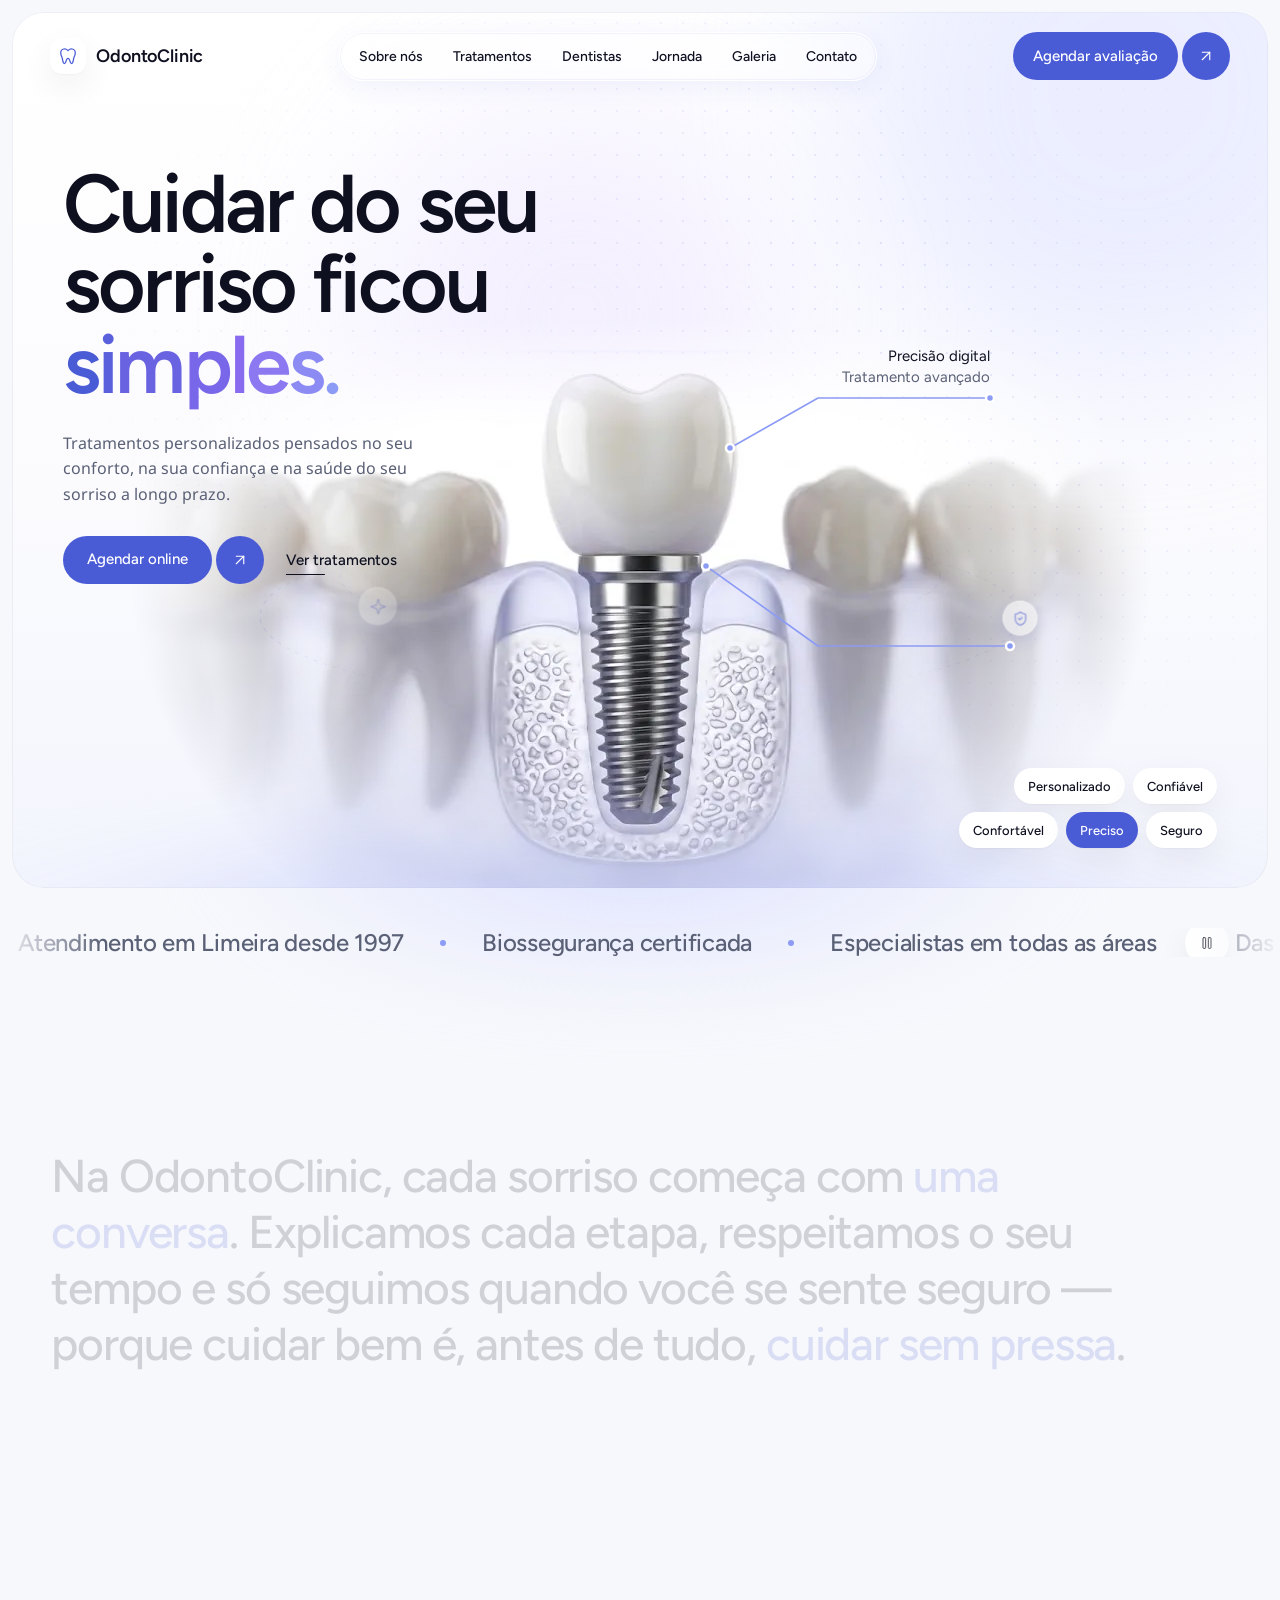
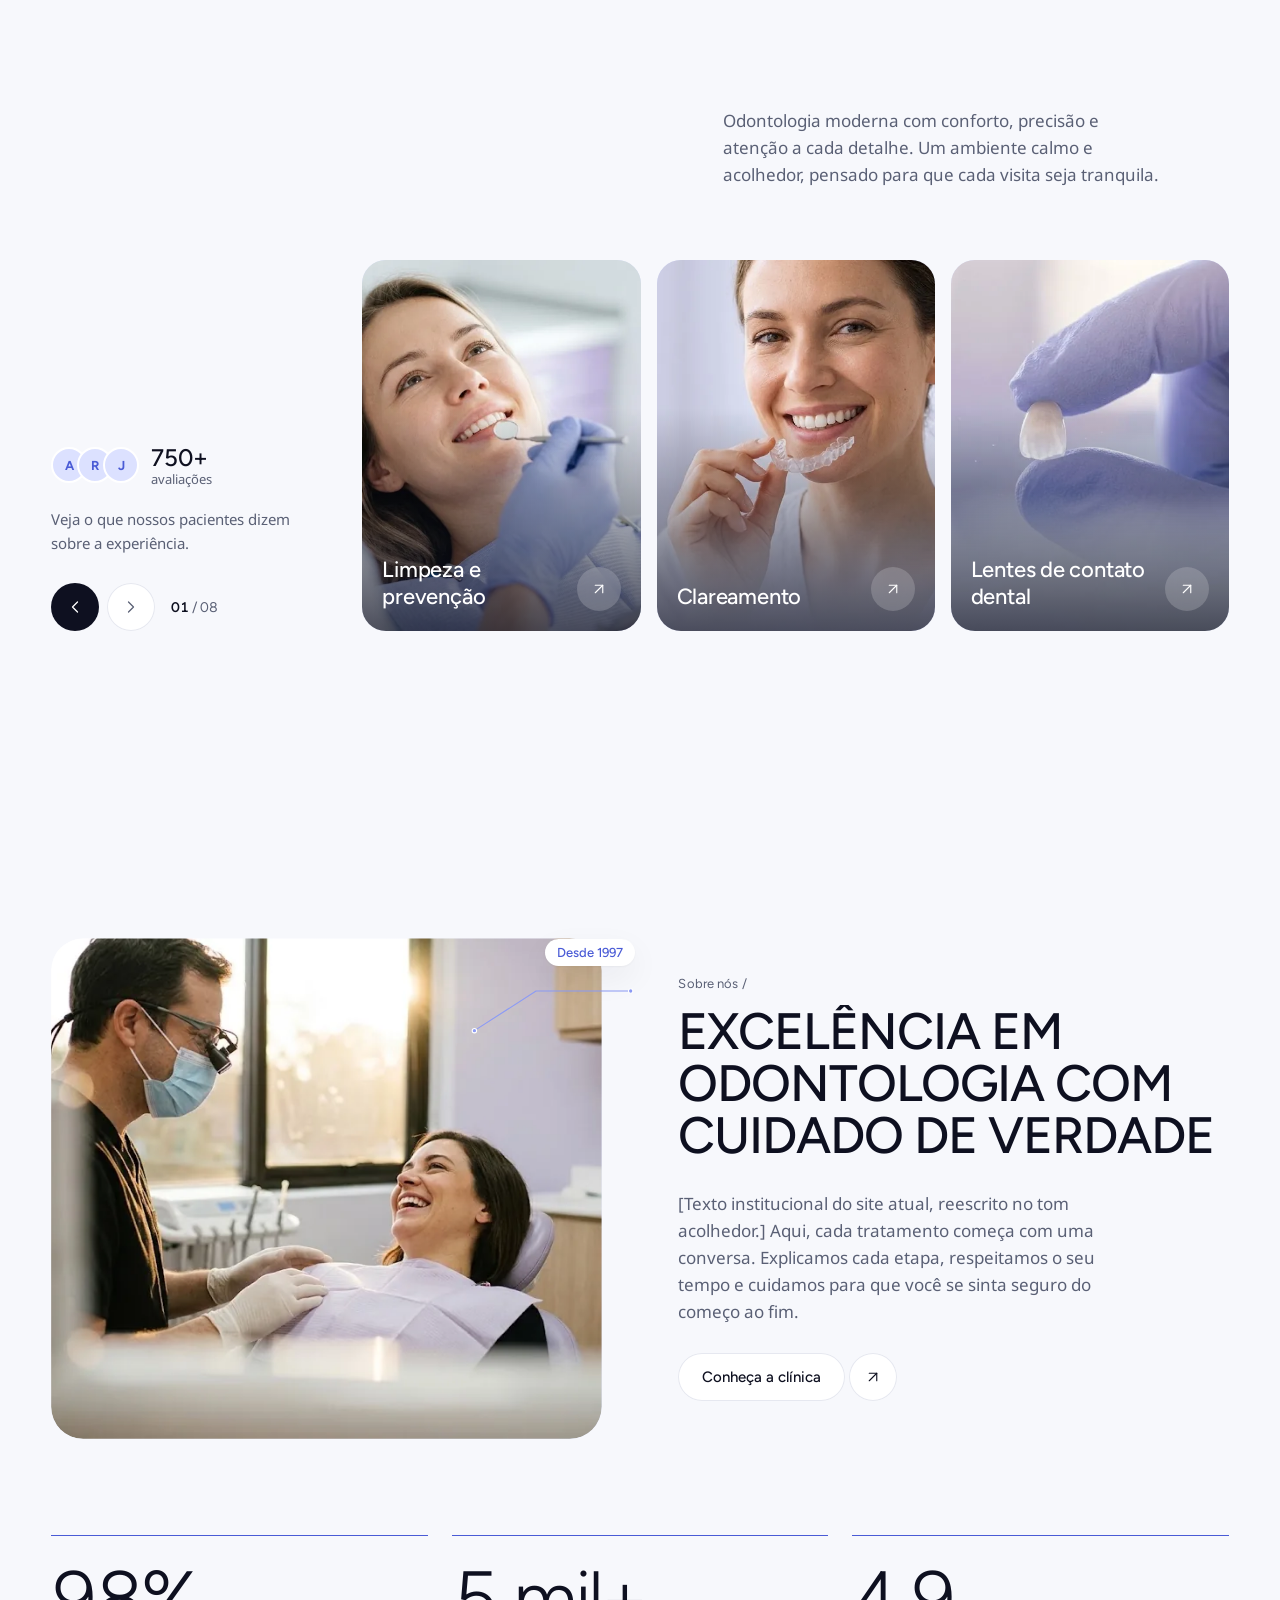
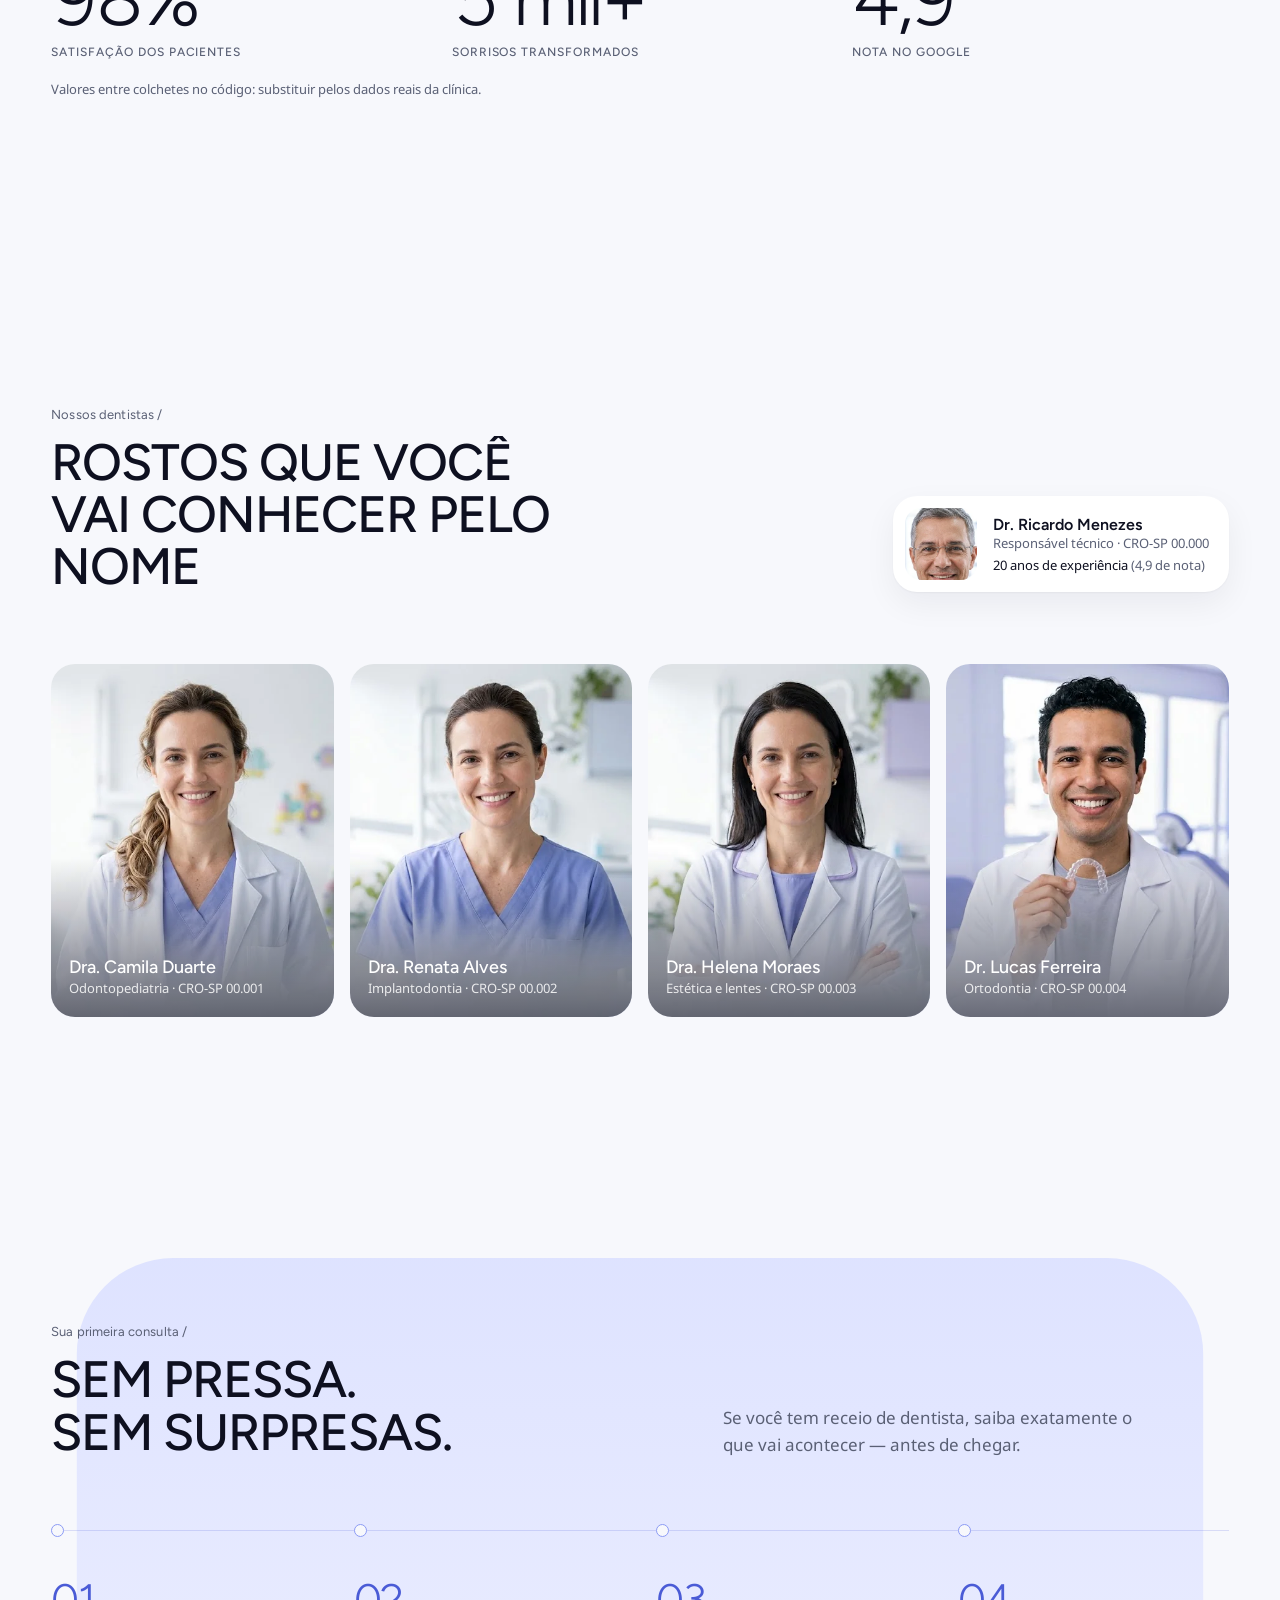
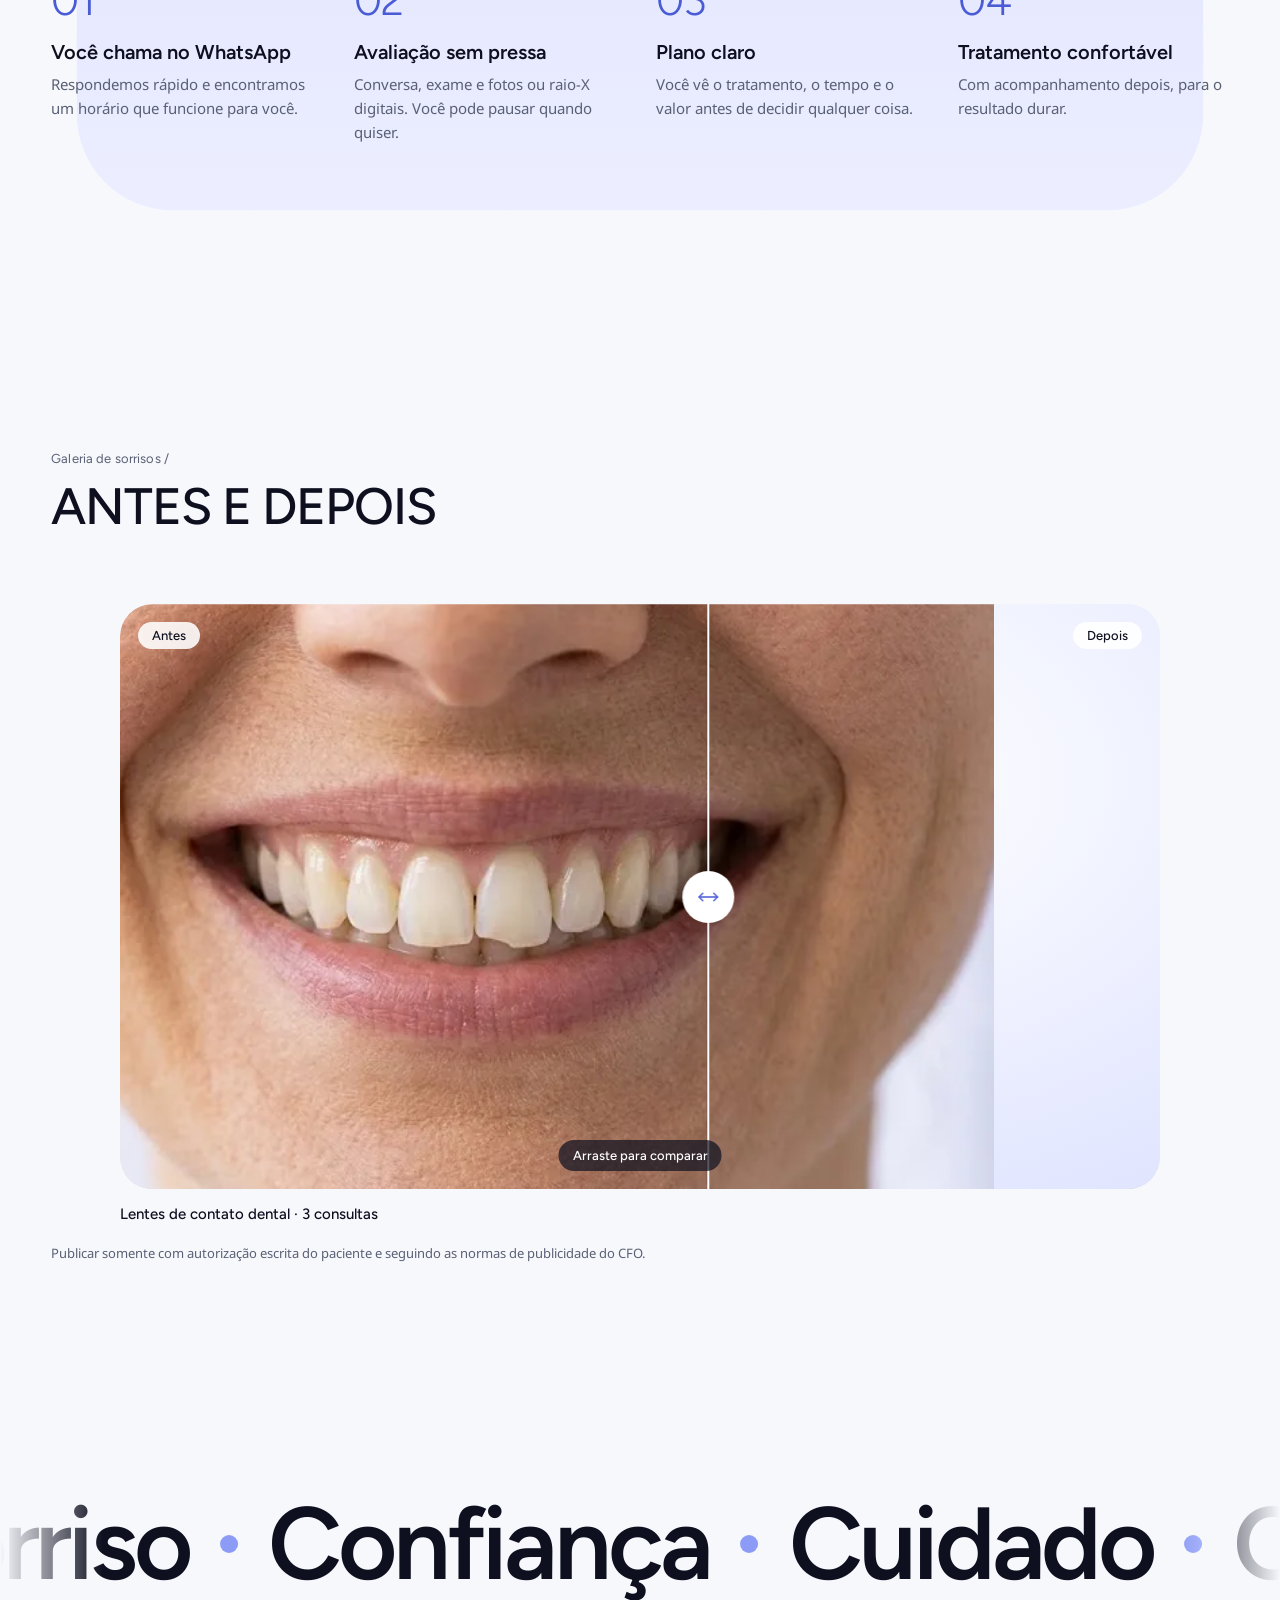
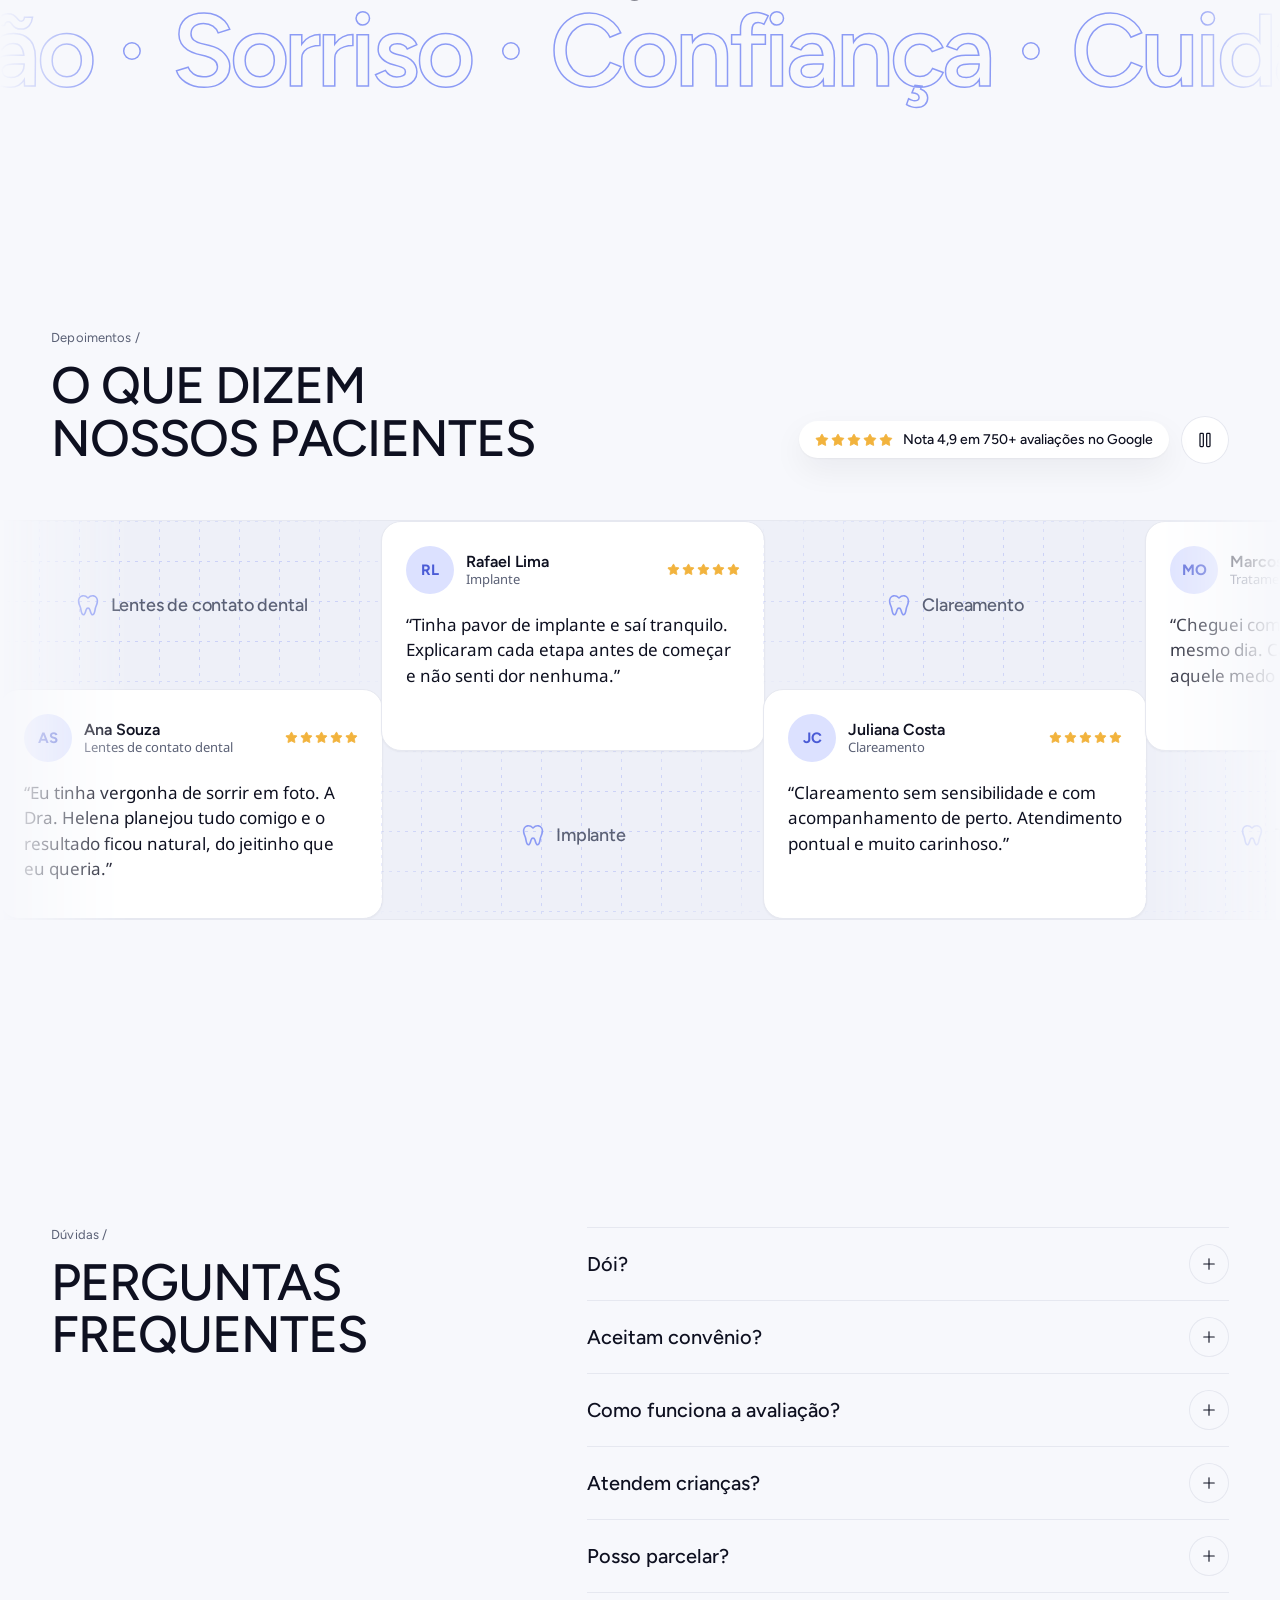
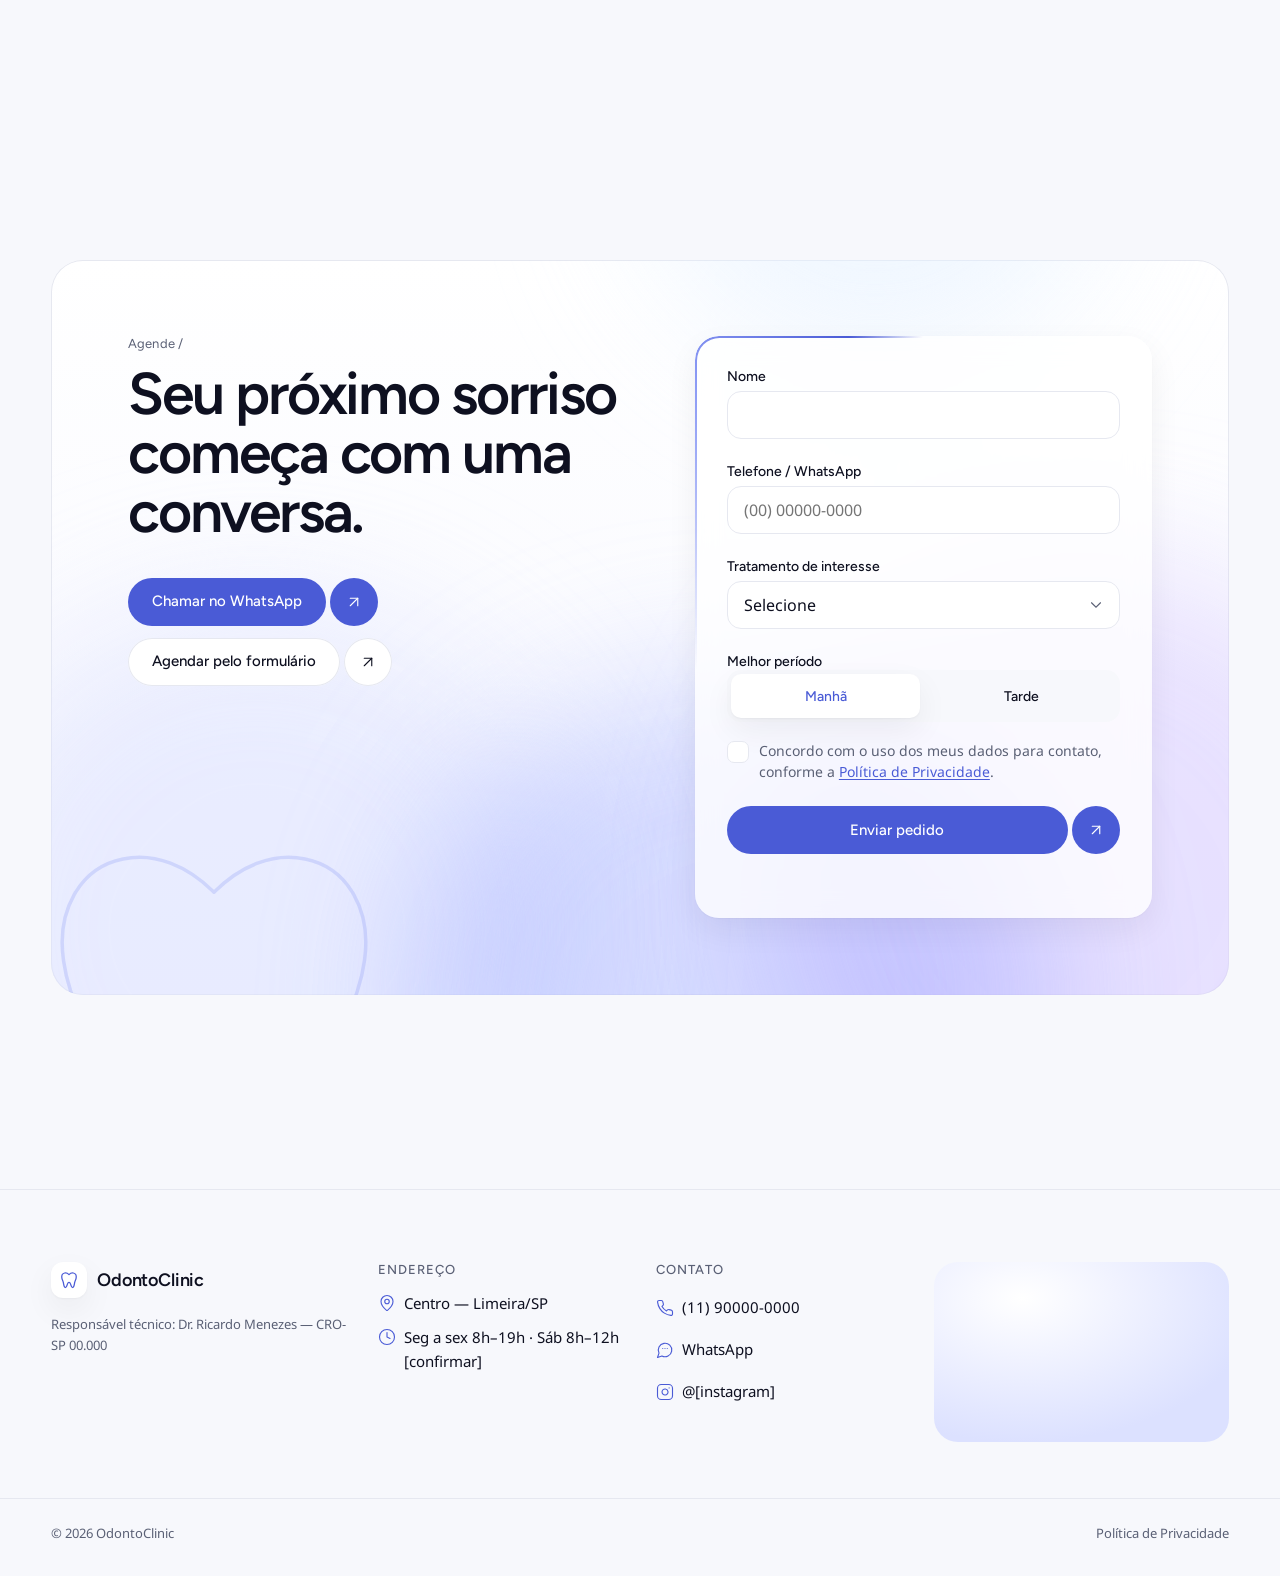
==== commit ec591477: "Hero: remove a nota do Google e o selo de atendimento Co-Authored-By: Claude Opus 5.5 <noreply@anthr" ====
--- a/index.html
+++ b/index.html
@@ -151,13 +151,6 @@
         <div class="hero__mist" aria-hidden="true"></div>
 
         <div class="hero__copy" data-depth="-6">
-          <a class="hero-pill" href="#" data-wa="Olá! Vi que a agenda está aberta. Quero marcar uma avaliação." data-hero-fade>
-            <span class="hero-pill__dot" aria-hidden="true"></span>
-            <span>Agenda aberta esta semana</span>
-            <span class="hero-pill__sep" aria-hidden="true"></span>
-            <span class="hero-pill__strong">Avaliação em 24h</span>
-            <svg aria-hidden="true"><use href="#i-arrow"/></svg>
-          </a>
           <h1 class="hero__title" id="hero-title" data-split aria-label="Cuidar do seu sorriso ficou simples.">
             <span class="line" aria-hidden="true"><span>Cuidar do seu</span></span>
             <span class="line" aria-hidden="true"><span>sorriso ficou</span></span>
@@ -214,15 +207,6 @@
             <span class="annot__s">Acabamento natural</span>
           </div>
         </div>
-
-        <!-- cartões de vidro flutuantes (profundidade com o mouse) -->
-        <div class="glass glass--a" data-depth="22" aria-hidden="true">
-          <div class="glass__in">
-            <span class="glass__ic"><svg><use href="#i-star"/></svg></span>
-            <span><strong>4,9 no Google</strong><small>750+ avaliações</small></span>
-          </div>
-        </div>
-
 
         <!-- chips que trocam as anotações -->
         <div class="chips" role="group" aria-label="Escolha um valor para ver os detalhes">
--- a/styles.css
+++ b/styles.css
@@ -219,7 +219,7 @@
 
 .hero__copy {
   position: relative; z-index: 3;
-  padding: calc(88px + clamp(20px, 4.5vh, 64px)) var(--gutter) 0;
+  padding: calc(88px + clamp(40px, 7vh, 96px)) var(--gutter) 0;
   max-width: 720px;
   transform: translateY(calc(var(--hp) * 80px));
   opacity: calc(1 - var(--hp) * 1.4);
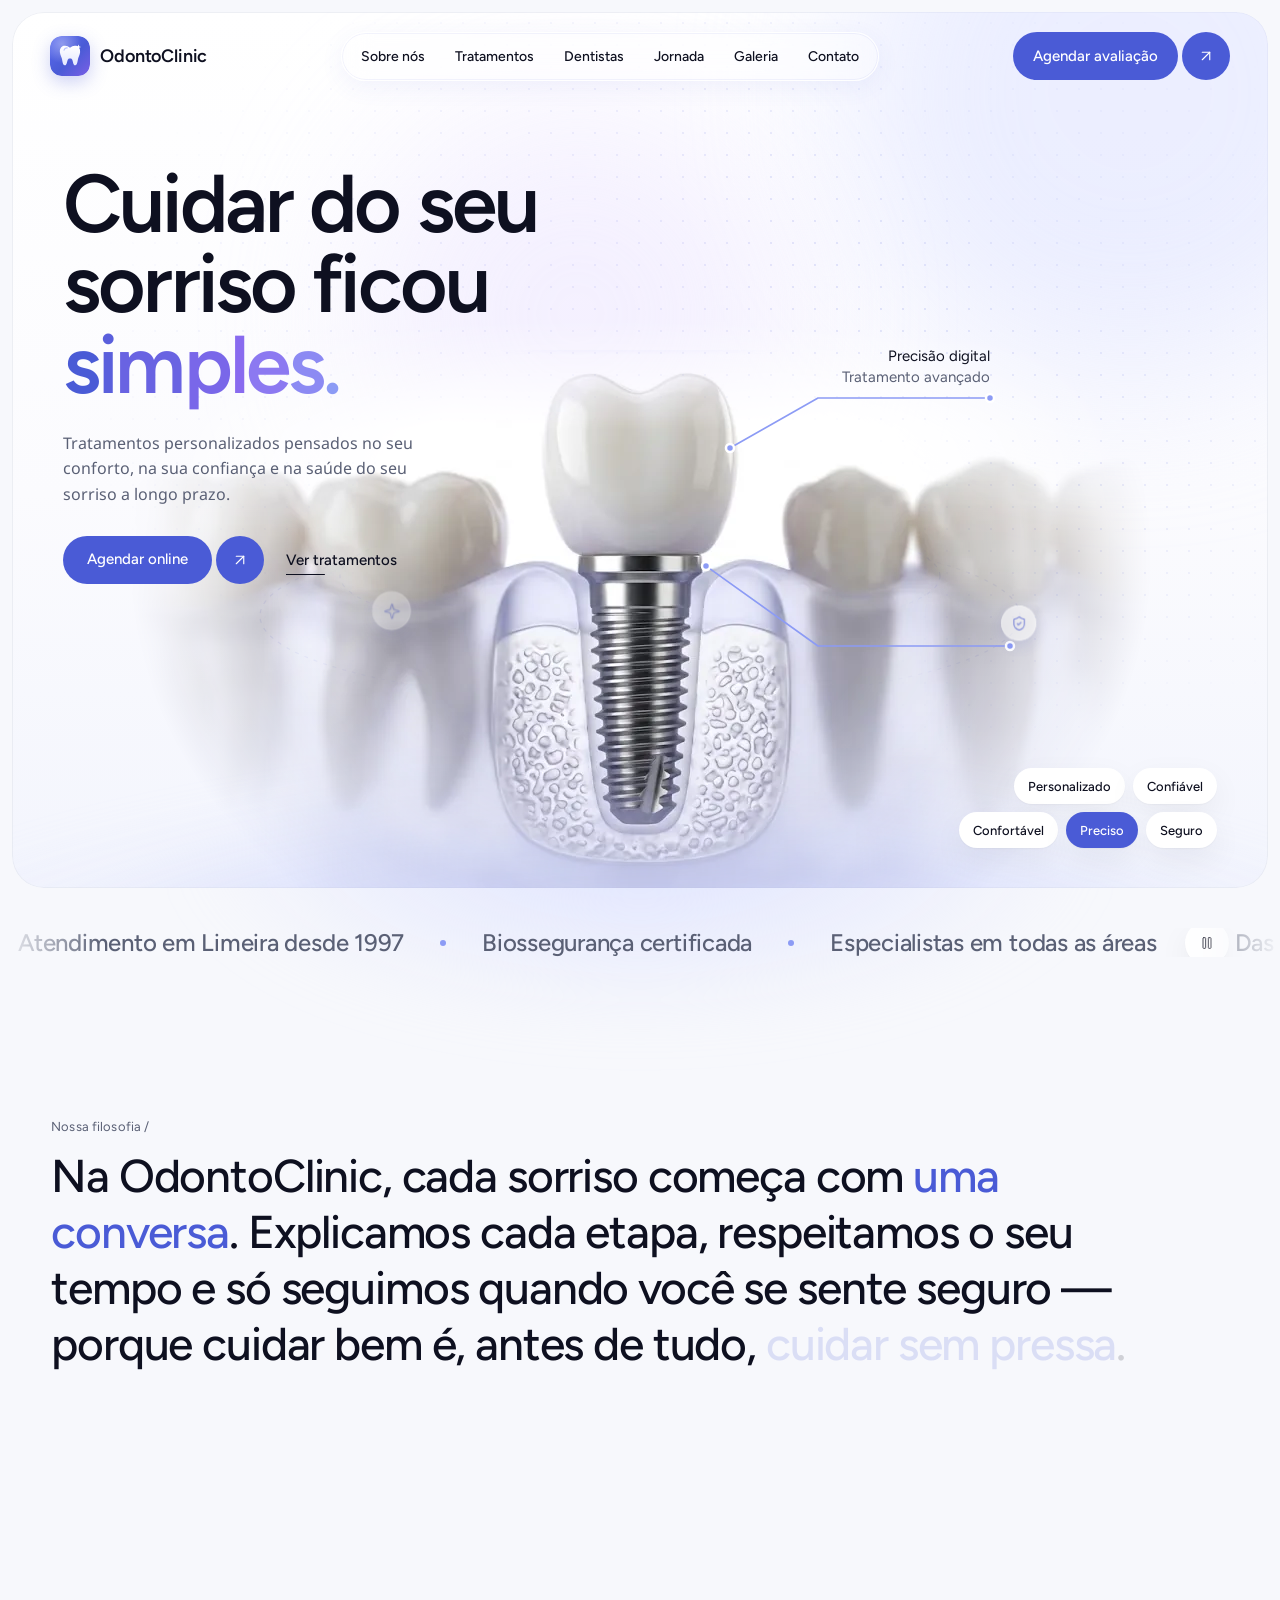
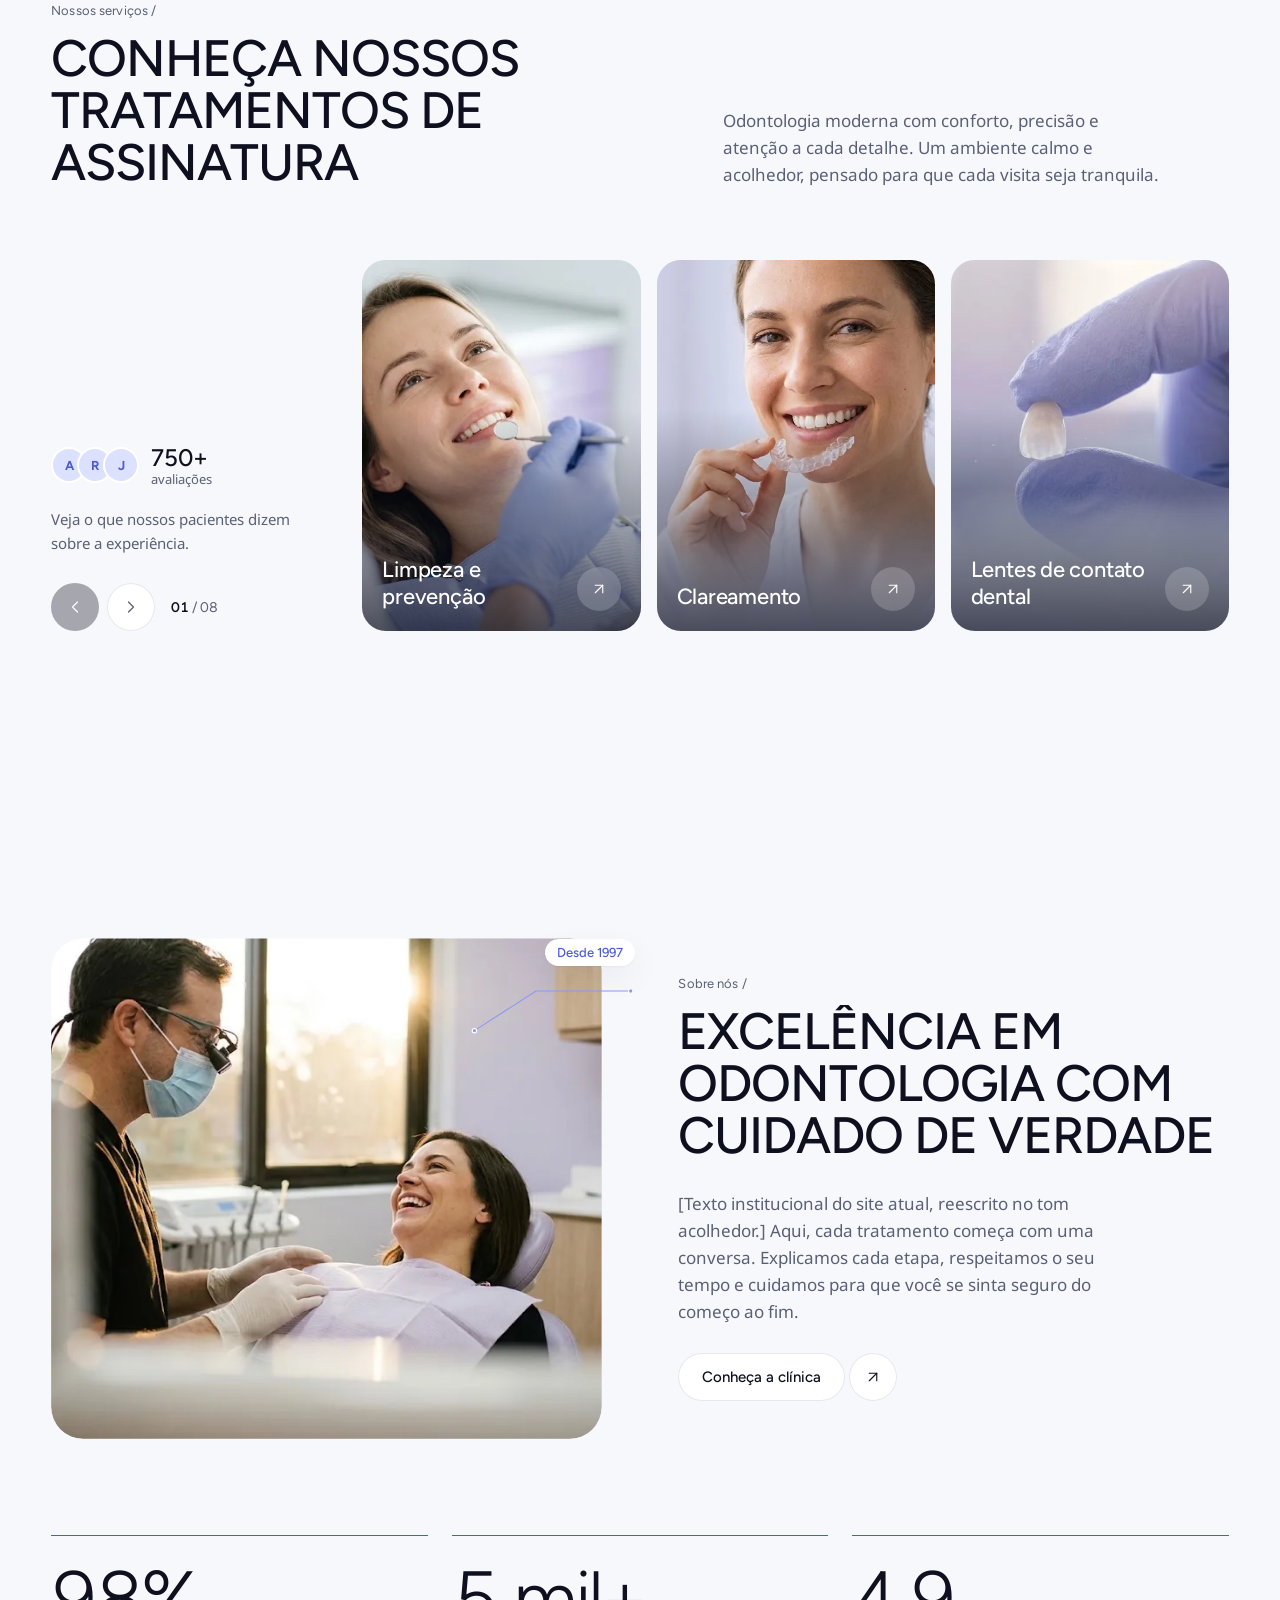
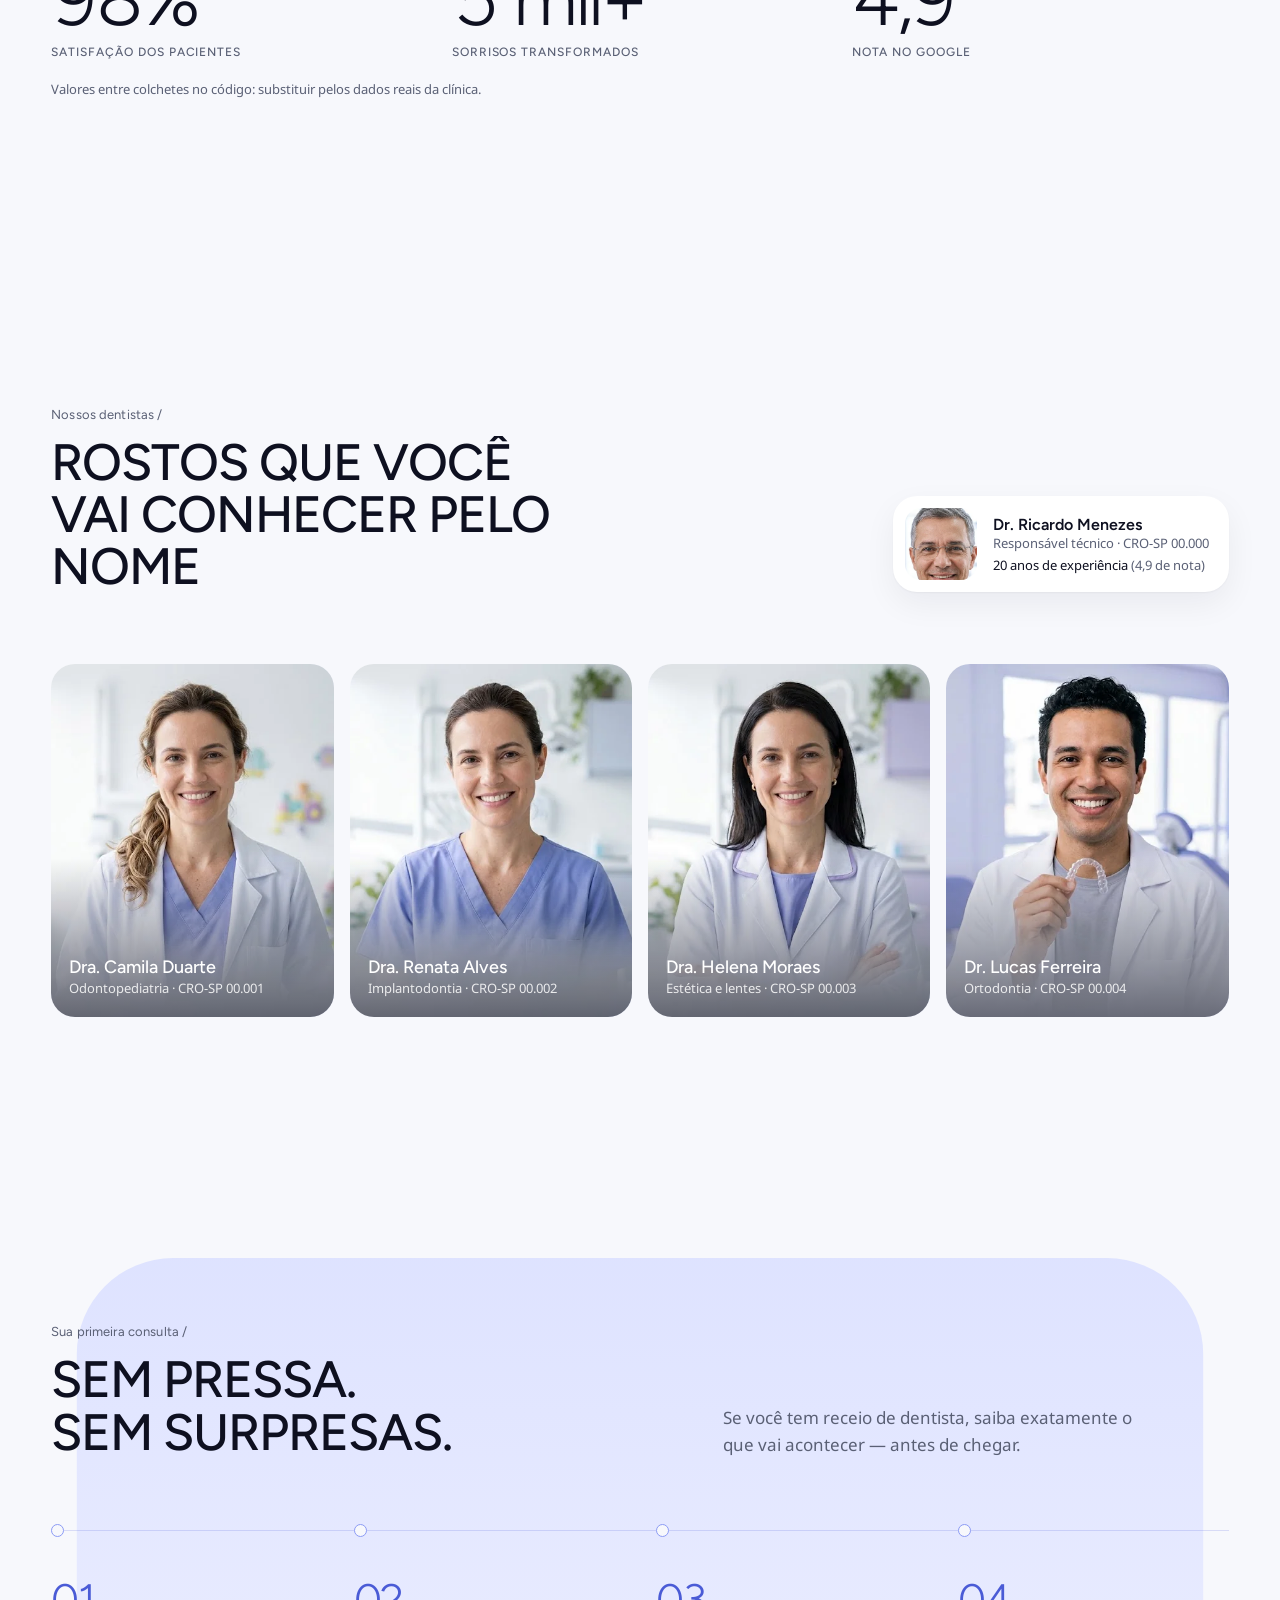
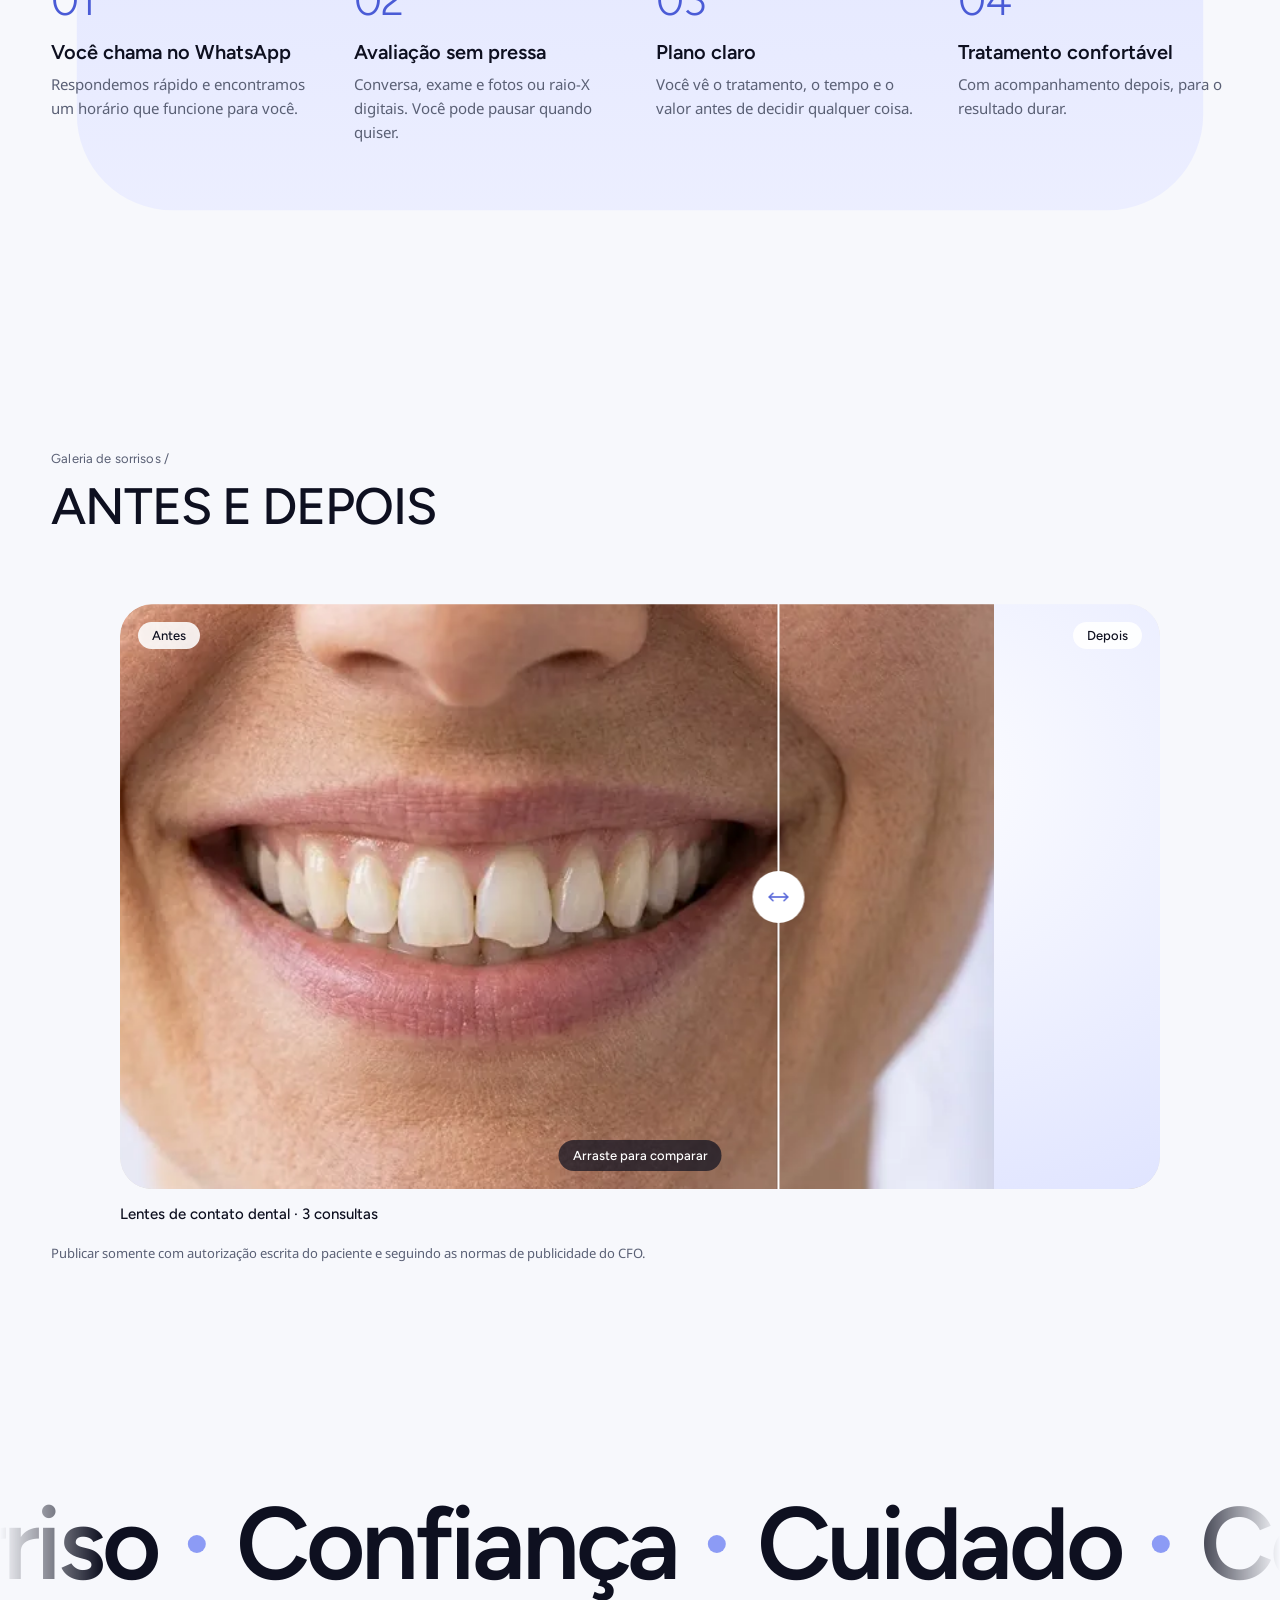
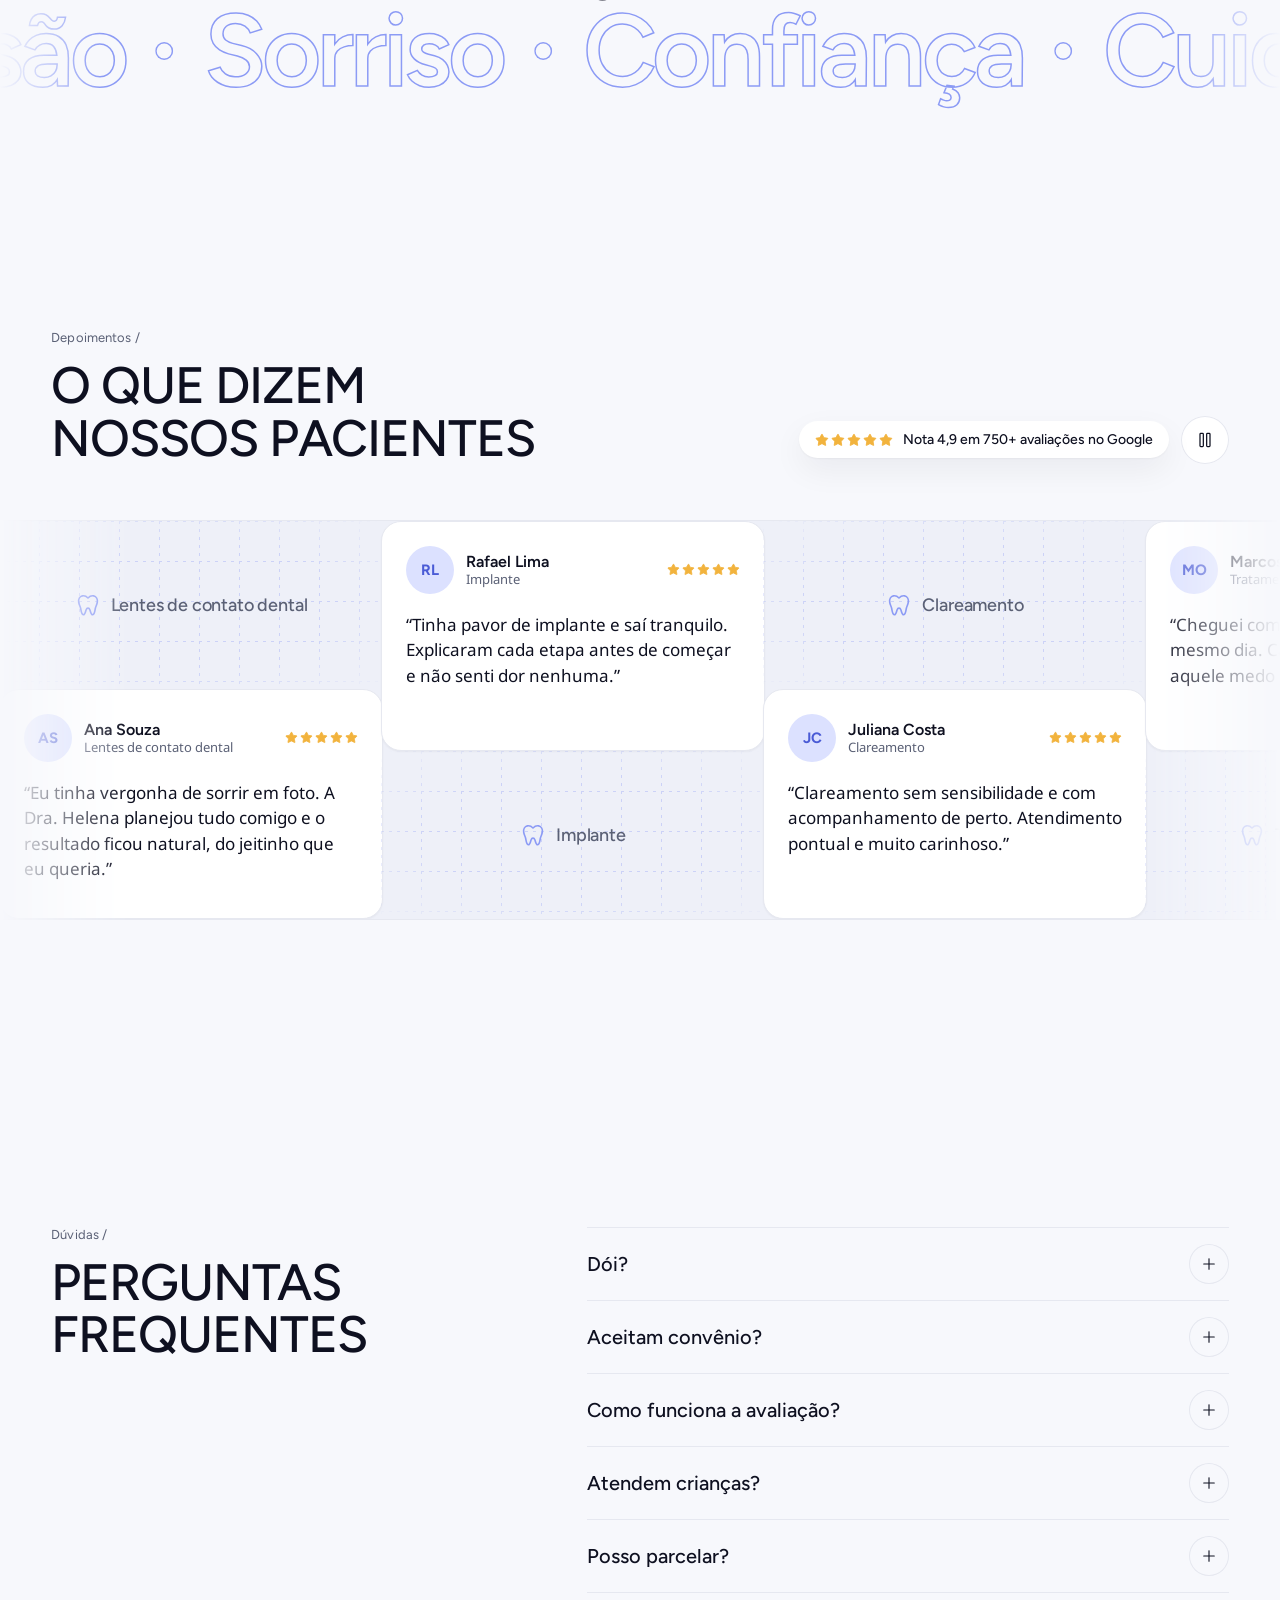
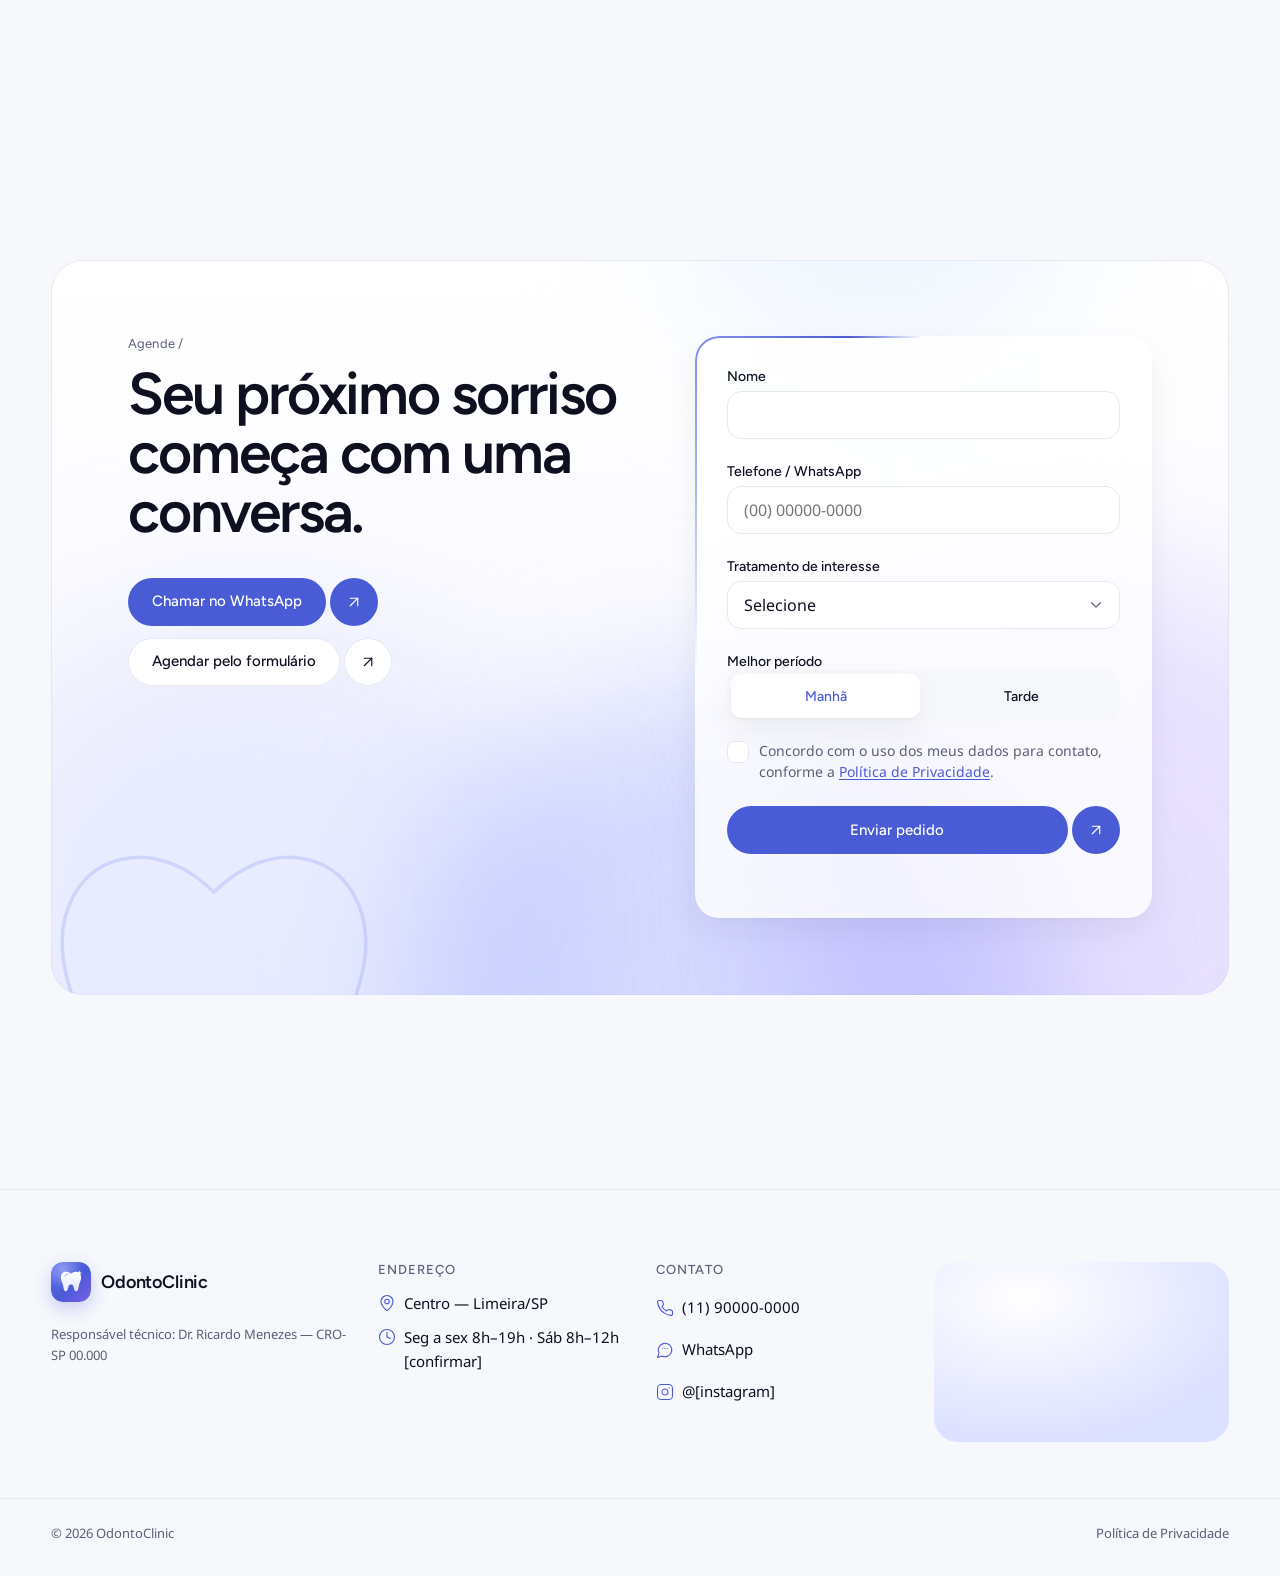
==== commit aef841d7: "Sobre: bento dinâmico, chamada final escura e logo próprio - 'Atendimento único': conversa de WhatsA" ====
--- a/index.html
+++ b/index.html
@@ -5,6 +5,7 @@
   <meta name="viewport" content="width=device-width, initial-scale=1">
   <title>OdontoClinic — Dentista em Limeira/SP desde 1997</title>
   <meta name="description" content="Odontologia acolhedora em Limeira/SP desde 1997. Tratamentos personalizados com conforto, precisão e plano claro antes de começar. Agende sua avaliação pelo WhatsApp.">
+  <link rel="icon" href="assets/logo.svg" type="image/svg+xml">
   <meta name="theme-color" content="#F7F8FC">
   <meta property="og:title" content="OdontoClinic — Cuidar do seu sorriso ficou simples">
   <meta property="og:description" content="Tratamentos personalizados pensados no seu conforto, na sua confiança e na saúde do seu sorriso.">
@@ -99,7 +100,7 @@
   <header class="header" data-header>
     <div class="header__inner">
       <a href="#topo" class="logo" aria-label="OdontoClinic — início">
-        <span class="logo__mark"><svg><use href="#i-tooth"/></svg></span>
+        <span class="logo__mark"><img src="assets/logo.svg" alt="" width="40" height="40"></span>
         <span class="logo__name">OdontoClinic</span>
       </a>
       <nav class="nav" aria-label="Principal">
@@ -633,7 +634,7 @@
   <footer class="footer">
     <div class="wrap footer__grid" data-stagger>
       <div data-reveal>
-        <a href="#topo" class="logo"><span class="logo__mark"><svg><use href="#i-tooth"/></svg></span><span class="logo__name">OdontoClinic</span></a>
+        <a href="#topo" class="logo"><span class="logo__mark"><img src="assets/logo.svg" alt="" width="40" height="40"></span><span class="logo__name">OdontoClinic</span></a>
         <p class="footer__muted">Responsável técnico: Dr. Ricardo Menezes — CRO-SP 00.000</p>
       </div>
       <div data-reveal>
--- a/styles.css
+++ b/styles.css
@@ -142,9 +142,9 @@
 .is-ready .header { transform: none; opacity: 1; transition: height .45s var(--ease), top .45s var(--ease), left .45s var(--ease), right .45s var(--ease), transform .9s var(--ease) .1s, opacity .9s var(--ease) .1s; }
 
 .logo { display: inline-flex; align-items: center; gap: 10px; font: 600 18px var(--font-head); letter-spacing: -.01em; }
-.logo__mark { display: grid; place-items: center; width: 36px; height: 36px; border-radius: 12px; background: var(--surface); box-shadow: var(--shadow); color: var(--brand); }
-.logo__mark svg { width: 20px; height: 20px; }
-.logo:hover .logo__mark svg { animation: wiggle .7s var(--ease); }
+.logo__mark { display: grid; place-items: center; width: 40px; height: 40px; border-radius: 12px; box-shadow: 0 6px 18px rgba(74,91,214,.28); transition: transform .5s var(--ease-spring), box-shadow .5s var(--ease); }
+.logo__mark img { width: 100%; height: 100%; border-radius: inherit; }
+.logo:hover .logo__mark { transform: rotate(-8deg) scale(1.06); box-shadow: 0 10px 26px rgba(74,91,214,.38); }
 @keyframes wiggle { 30% { transform: rotate(-10deg); } 60% { transform: rotate(6deg); } }
 
 .nav {
@@ -1018,9 +1018,9 @@
 .bcard--img img { position: absolute; inset: 0; width: 100%; height: 100%; object-fit: cover; z-index: -2; transition: transform 1.2s var(--ease); }
 .bcard--img:hover img { transform: scale(1.05); }
 .bcard--img::after { content: ""; position: absolute; inset: 0; z-index: -1; background: linear-gradient(180deg, rgba(14,16,32,.15) 0%, rgba(14,16,32,.55) 45%, rgba(14,16,32,.88) 100%); }
-.bcard--img p { color: rgba(255,255,255,.85); }
+.bcard.bcard--img p { color: rgba(255,255,255,.88); }
 .bcard--brand { background: linear-gradient(140deg, #4A5BD6, #7A62E6); color: #fff; }
-.bcard--brand p { color: rgba(255,255,255,.85); }
+.bcard.bcard--brand p { color: rgba(255,255,255,.88); }
 .bcard__ic { position: absolute; top: 26px; left: 28px; display: grid; place-items: center; width: 52px; height: 52px; border-radius: 16px; background: var(--mist); color: var(--brand); animation: icFloat 5s var(--ease-io) infinite alternate; }
 .bcard--brand .bcard__ic, .bcard--img .bcard__ic { background: rgba(255,255,255,.18); color: #fff; backdrop-filter: blur(8px); }
 .bcard__ic svg { width: 24px; height: 24px; }
@@ -1036,6 +1036,82 @@
 .ab-cta__card h2 { font: 600 clamp(2.4rem, 5.4vw, 5rem)/1 var(--font-head); letter-spacing: -.035em; }
 .ab-cta__card p { margin: 18px auto 0; max-width: 520px; color: var(--ink-muted); }
 .ab-cta__btns { display: flex; flex-wrap: wrap; justify-content: center; gap: 12px; margin-top: 34px; }
+
+/* =========================================================
+   Sobre — bento dinâmico e chamada final escura
+   ========================================================= */
+.bcard { transform-style: preserve-3d; transition: transform .5s var(--ease), box-shadow .6s var(--ease); }
+.bcard[data-tilt3d] { transform: perspective(900px) rotateX(var(--rx, 0deg)) rotateY(var(--ry, 0deg)) translateY(var(--ty, 0px)); }
+.bcard[data-tilt3d]:hover { --ty: -4px; }
+.bcard__ic { position: static; margin-bottom: auto; }
+.bcard { justify-content: flex-start; min-height: 300px; }
+.bcard h3 { margin-top: 18px; }
+
+/* chat */
+.bcard--chat { display: grid; grid-template-columns: 1fr 1fr; gap: 28px; align-items: stretch; }
+.bcard__text { display: flex; flex-direction: column; }
+.bcard__text p { margin-top: 10px; }
+.chat { display: flex; flex-direction: column; border-radius: 22px; background: #F2F4FC; box-shadow: inset 0 0 0 1px var(--line); overflow: hidden; min-height: 250px; }
+.chat__head { display: flex; align-items: center; gap: 10px; padding: 12px 14px; background: #fff; border-bottom: 1px solid var(--line); }
+.chat__head img { border-radius: 9px; }
+.chat__head span { display: flex; flex-direction: column; line-height: 1.2; font-size: 13px; }
+.chat__head small { color: #1E9E63; font-size: 11px; }
+.chat__body { flex: 1; display: flex; flex-direction: column; justify-content: flex-end; gap: 8px; padding: 14px; }
+.msg { display: none; max-width: 82%; padding: 9px 13px; border-radius: 16px; font: 400 13.5px/1.4 var(--font-body); }
+.msg.is-on { display: block; animation: msgIn .5s var(--ease-spring) both; }
+@keyframes msgIn { from { opacity: 0; transform: translateY(12px) scale(.94); } }
+.msg--in { align-self: flex-start; background: #fff; border-bottom-left-radius: 4px; box-shadow: 0 1px 2px rgba(14,16,32,.06); }
+.msg--out { align-self: flex-end; background: var(--brand); color: #fff; border-bottom-right-radius: 4px; }
+.msg svg { width: 13px; height: 13px; vertical-align: -2px; stroke-width: 2.4; }
+.typing { align-self: flex-end; display: none; gap: 4px; padding: 11px 13px; border-radius: 16px; background: rgba(74,91,214,.14); }
+.typing.is-on { display: inline-flex; }
+.typing i { width: 6px; height: 6px; border-radius: 50%; background: var(--brand); animation: typing 1s infinite; }
+.typing i:nth-child(2) { animation-delay: .15s; } .typing i:nth-child(3) { animation-delay: .3s; }
+@keyframes typing { 0%, 60%, 100% { transform: translateY(0); opacity: .5; } 30% { transform: translateY(-4px); opacity: 1; } }
+
+/* sorriso que se desenha */
+.bcard--smile { overflow: hidden; }
+.smile { position: absolute; right: -10px; top: 6px; width: 62%; height: auto; overflow: visible; pointer-events: none; }
+.smile__arc { fill: none; stroke: rgba(255,255,255,.85); stroke-width: 7; stroke-linecap: round; stroke-dasharray: 1; stroke-dashoffset: 1; animation: smileDraw 4.5s var(--ease-io) infinite; }
+@keyframes smileDraw { 0% { stroke-dashoffset: 1; } 40%, 75% { stroke-dashoffset: 0; } 100% { stroke-dashoffset: -1; } }
+.smile__spark { fill: #fff; transform-box: fill-box; transform-origin: center; animation: twinkle 2.2s var(--ease-io) infinite; }
+.smile__spark.s2 { animation-delay: .7s; } .smile__spark.s3 { animation-delay: 1.4s; }
+@keyframes twinkle { 0%, 100% { transform: scale(.3) rotate(0deg); opacity: .2; } 50% { transform: scale(1) rotate(45deg); opacity: 1; } }
+
+/* ticker de inovações */
+.ticker { display: flex; flex-direction: column; gap: 6px; margin-top: 18px; }
+.ticker__label { font: 500 12px var(--font-head); letter-spacing: .08em; text-transform: uppercase; color: var(--ink-muted); }
+.ticker__win { display: block; height: 1.25em; overflow: hidden; font: 600 clamp(22px, 2.2vw, 28px)/1.25 var(--font-head); letter-spacing: -.02em; }
+.ticker__list { display: flex; flex-direction: column; transition: transform .7s var(--ease); }
+.ticker__list span { display: block; height: 1.25em; background: linear-gradient(100deg, var(--brand), #8C6CF0); -webkit-background-clip: text; background-clip: text; color: transparent; }
+
+/* imagem com zoom lento + pílulas */
+.kenburns { animation: kenburns 18s var(--ease-io) infinite alternate; }
+@keyframes kenburns { from { transform: scale(1) translate(0, 0); } to { transform: scale(1.12) translate(-2%, -2%); } }
+.bcard--img { justify-content: flex-end; }
+.bcard--img h3 { margin-top: 0; }
+.bcard__pills { position: absolute; top: 24px; left: 24px; right: 24px; display: flex; flex-wrap: wrap; gap: 8px; }
+.bcard__pills span { padding: 7px 13px; border-radius: 999px; background: rgba(255,255,255,.18); backdrop-filter: blur(10px); -webkit-backdrop-filter: blur(10px); font: 500 12.5px var(--font-head); color: #fff; box-shadow: inset 0 0 0 1px rgba(255,255,255,.25); }
+.pill-live { display: inline-flex; align-items: center; gap: 7px; }
+.pill-live i { position: relative; width: 7px; height: 7px; border-radius: 50%; background: #5BE3A1; }
+.pill-live i::after { content: ""; position: absolute; inset: -4px; border-radius: 50%; border: 2px solid #5BE3A1; animation: ping 2.2s var(--ease) infinite; }
+
+/* chamada final: fundo azul-noite com feixes de luz */
+.ab-cta__card { background: radial-gradient(120% 100% at 50% 0%, #2A3394 0%, #171A45 48%, #0D0F24 100%); color: #fff; box-shadow: 0 30px 80px rgba(14,16,32,.25); }
+.ab-cta__card p { color: rgba(255,255,255,.72); }
+.ab-cta__fx { position: absolute; inset: 0; z-index: -1; overflow: hidden; pointer-events: none; }
+.ab-cta__beam { position: absolute; top: -40%; width: 46%; height: 140%; filter: blur(40px); opacity: .55; mix-blend-mode: screen; }
+.ab-cta__beam--a { left: 8%; background: linear-gradient(180deg, rgba(140,155,245,.9), transparent 70%); transform: rotate(18deg); animation: beamA 9s var(--ease-io) infinite alternate; }
+.ab-cta__beam--b { right: 6%; background: linear-gradient(180deg, rgba(160,120,255,.8), transparent 70%); transform: rotate(-16deg); animation: beamB 11s var(--ease-io) infinite alternate; }
+@keyframes beamA { to { transform: rotate(8deg) translateX(18%); opacity: .35; } }
+@keyframes beamB { to { transform: rotate(-6deg) translateX(-14%); opacity: .7; } }
+.ab-cta__grid { position: absolute; inset: 0; background-image: radial-gradient(rgba(255,255,255,.18) 1px, transparent 1.3px); background-size: 24px 24px;
+  -webkit-mask-image: radial-gradient(70% 60% at 50% 40%, #000, transparent 75%); mask-image: radial-gradient(70% 60% at 50% 40%, #000, transparent 75%); }
+.ab-cta__logo { position: absolute; left: 50%; bottom: -70px; width: 260px; height: 260px; transform: translateX(-50%) rotate(-8deg); opacity: .1; filter: grayscale(1) brightness(3); }
+.ab-cta__card .btn--primary .btn__pill, .ab-cta__card .btn--primary .btn__circle { background: #fff; color: var(--ink); }
+.ab-cta__card .btn--primary .btn__pill::after { background: linear-gradient(105deg, transparent, rgba(74,91,214,.18), transparent); }
+.ab-cta__card .btn--primary { filter: drop-shadow(0 10px 30px rgba(140,155,245,.45)); }
+.ab-cta__card .btn--ghost .btn__pill, .ab-cta__card .btn--ghost .btn__circle { background: rgba(255,255,255,.08); color: #fff; box-shadow: inset 0 0 0 1px rgba(255,255,255,.25); }
 
 /* =========================================================
    Responsivo (mobile-first nos ajustes abaixo)
@@ -1086,6 +1162,7 @@
   .scard { grid-template-columns: 1fr; position: relative; top: auto; min-height: 0; }
   .scard__img { min-height: 220px; order: -1; }
   .bento { grid-template-columns: 1fr 1fr; }
+  .bcard--chat { grid-template-columns: 1fr; }
   .modal__media img { min-height: 0; aspect-ratio: 16 / 10; }
 }
 @keyframes floaty { from { transform: translateY(0); } to { transform: translateY(-10px); } }
@@ -1125,6 +1202,10 @@
   *, *::before, *::after { animation-duration: .001ms !important; animation-iteration-count: 1 !important; transition-duration: .001ms !important; scroll-behavior: auto !important; }
   .marquee__track { animation: none !important; }
   .marquee__toggle { display: none; }
+  .kenburns, .smile__arc, .smile__spark, .ab-cta__beam, .typing i, .pill-live i::after { animation: none !important; }
+  .smile__arc { stroke-dashoffset: 0; }
+  .msg { display: block; }
+  .bcard[data-tilt3d] { transform: none !important; }
   .bcard__ic, .bcard__ring { animation: none !important; }
   .scard { transform: none !important; }
   .hero__blob, .glass__in, .scan span, .hero-pill::before, .hero-pill__dot::after, .annot-line .pulse { animation: none !important; }
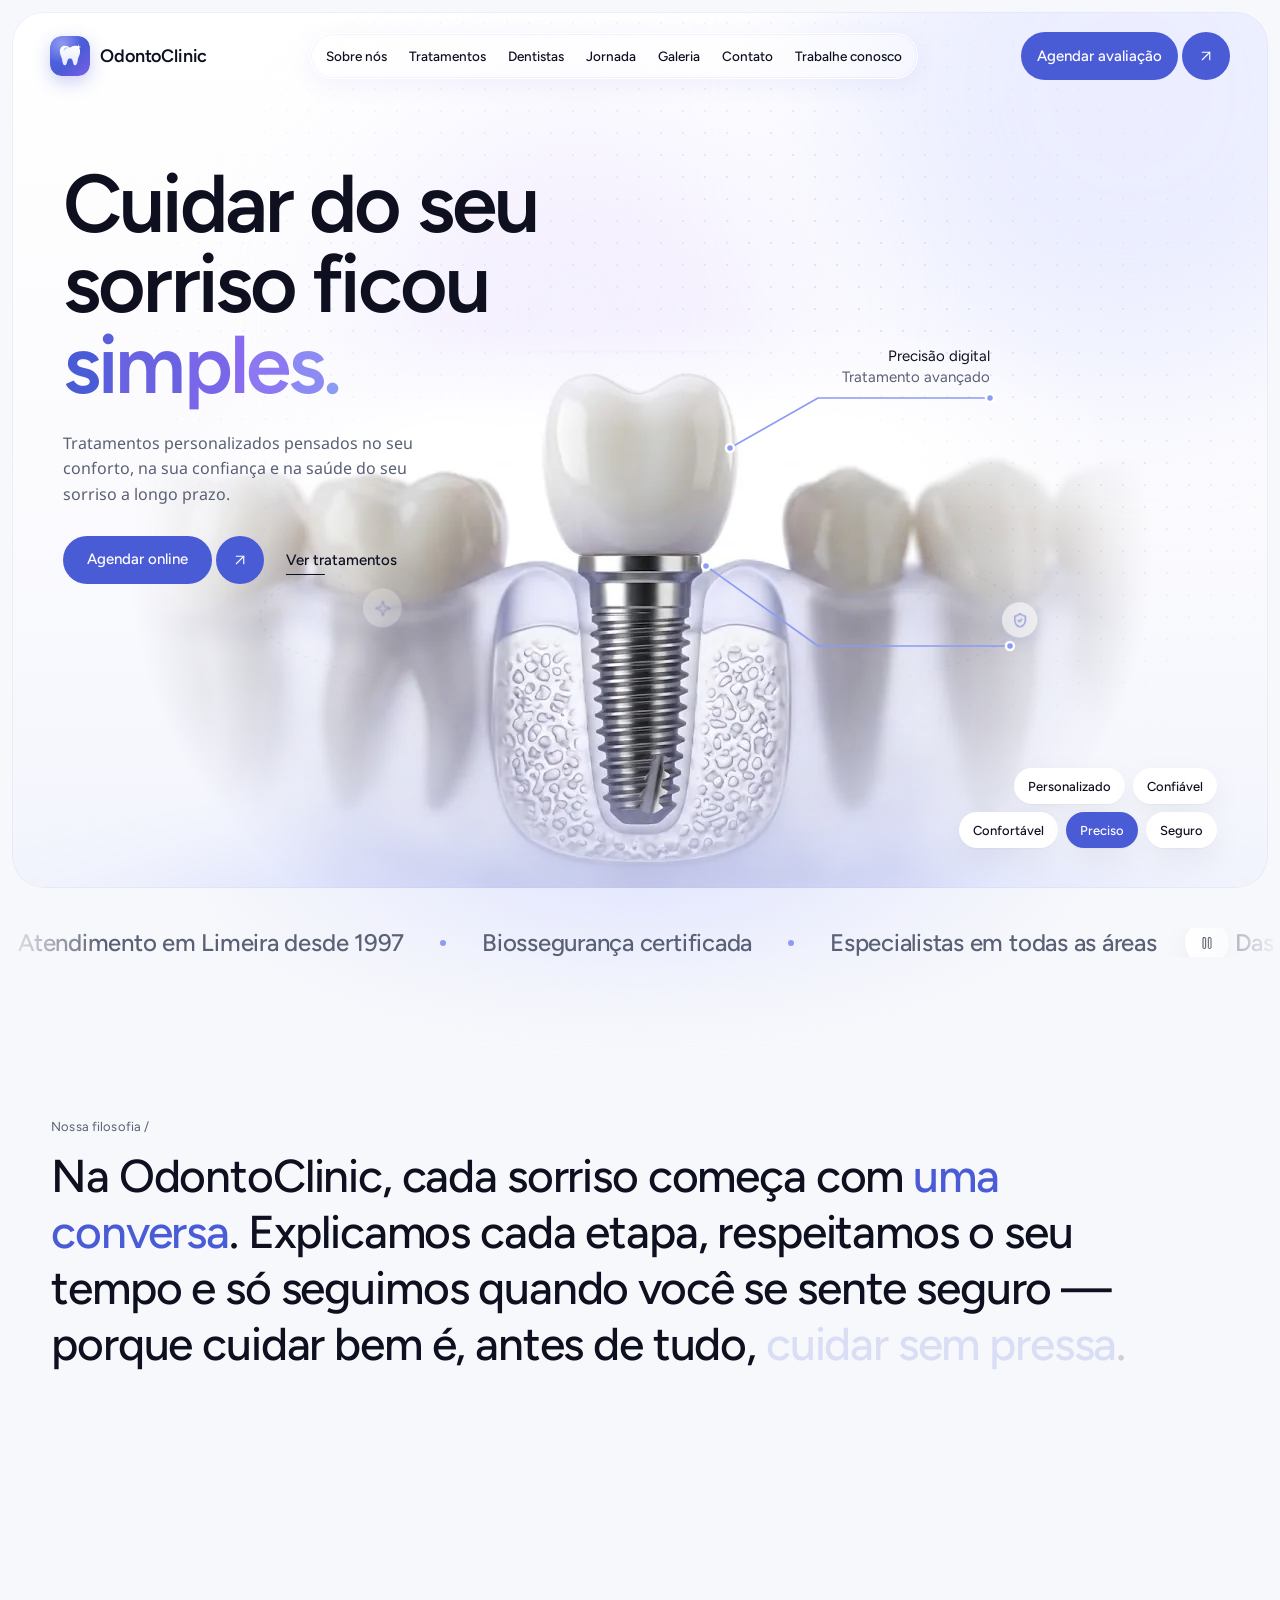
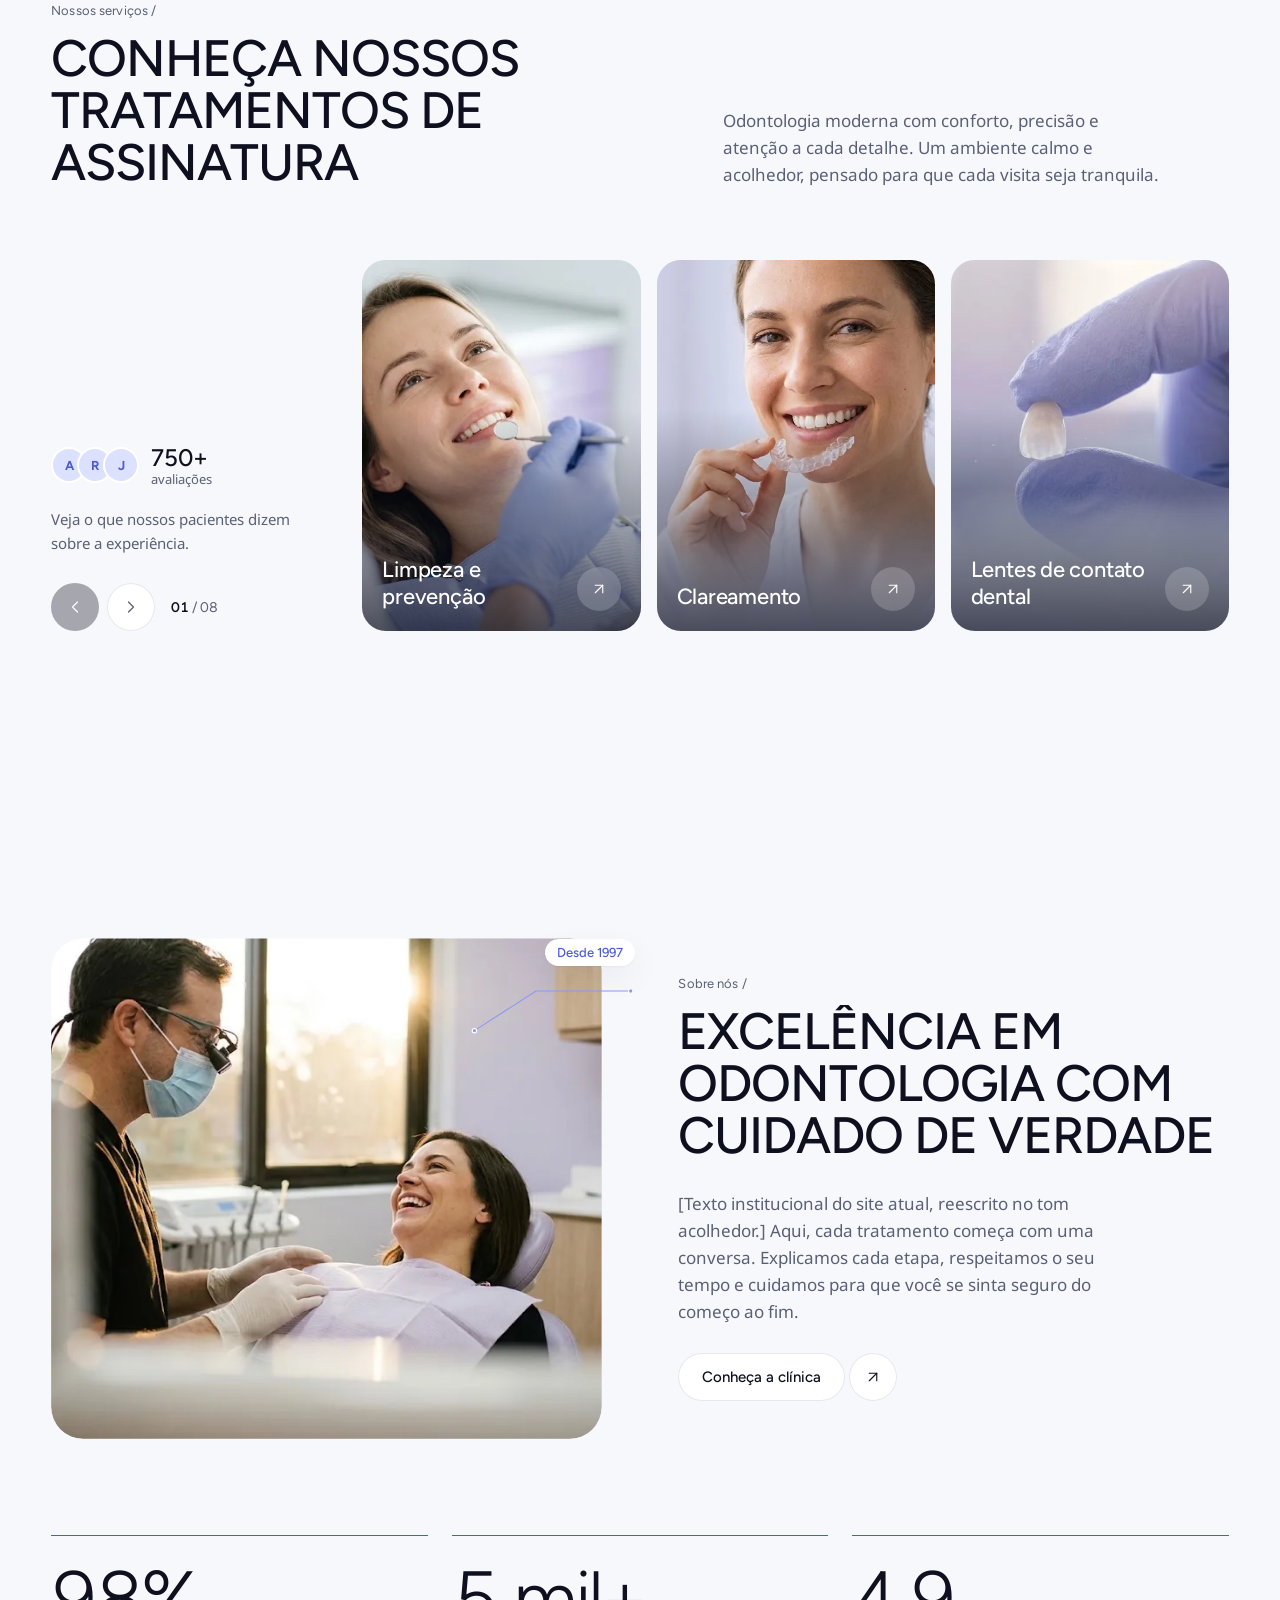
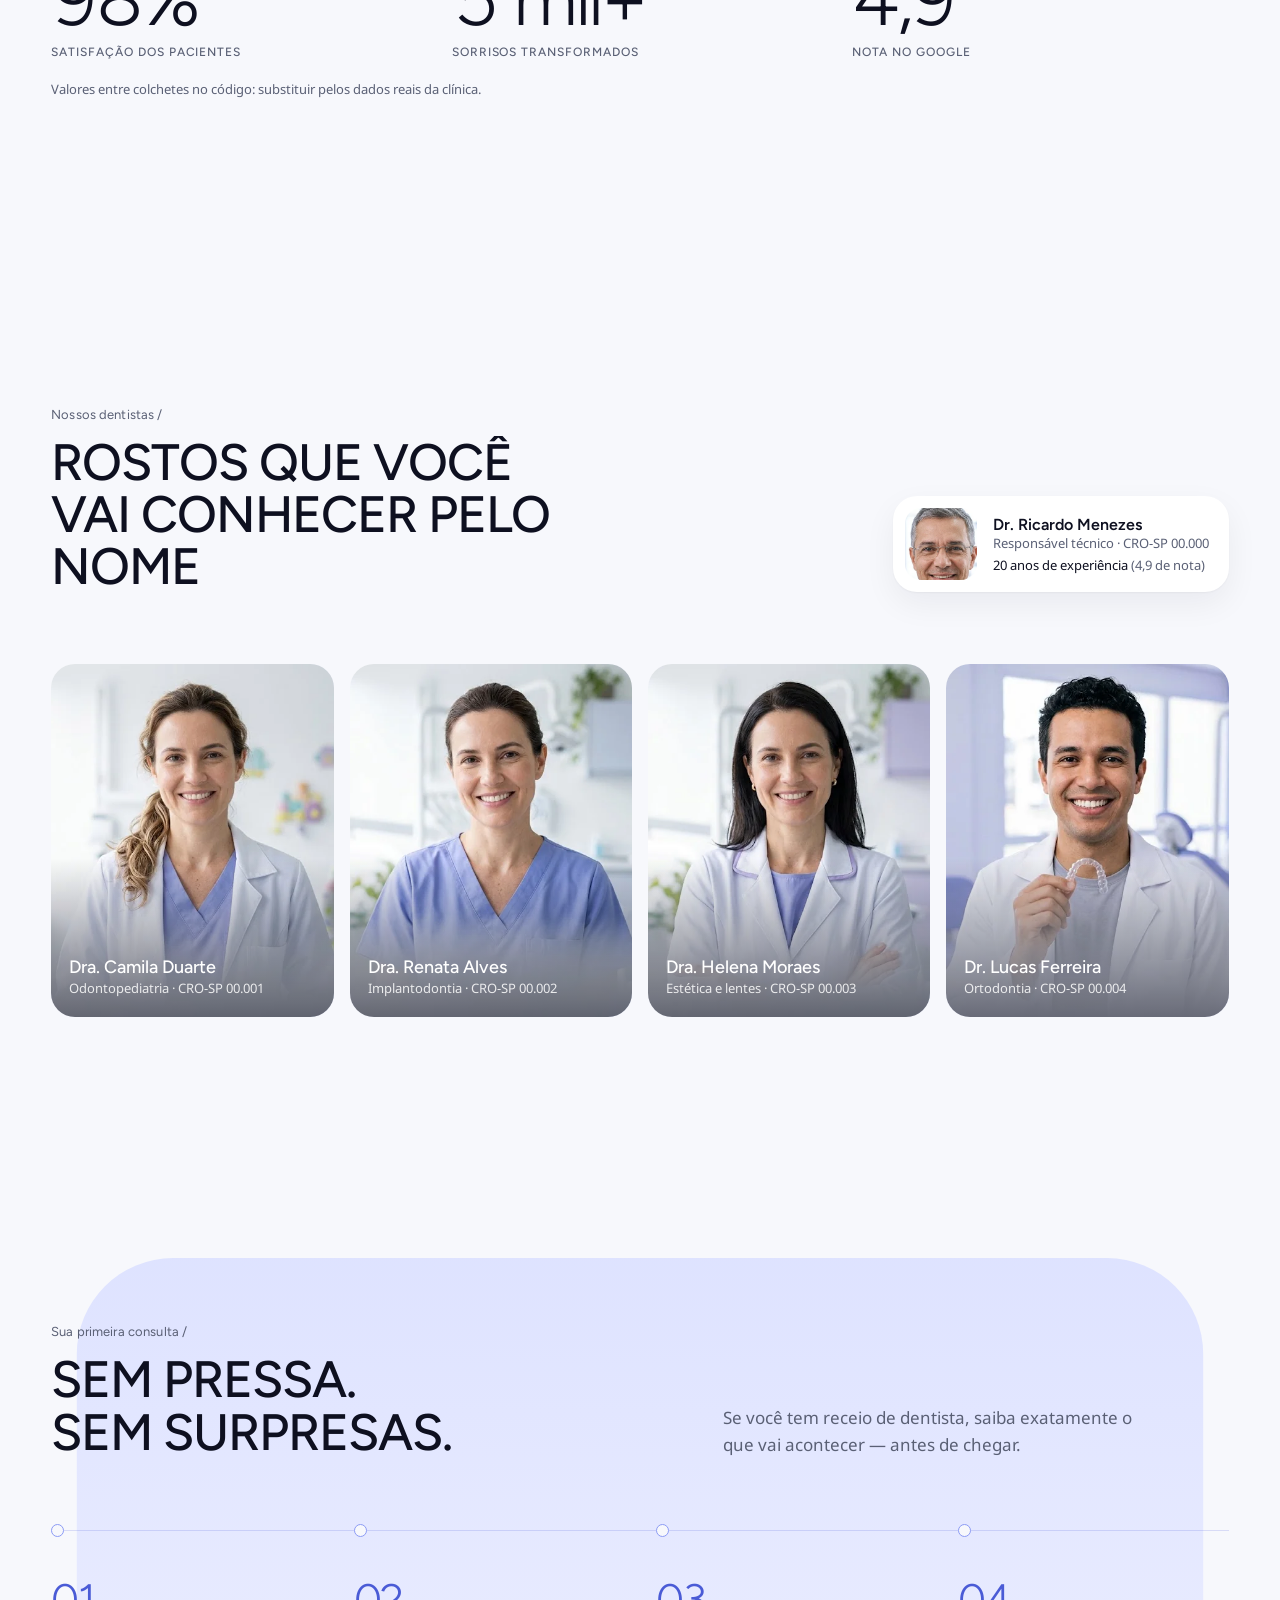
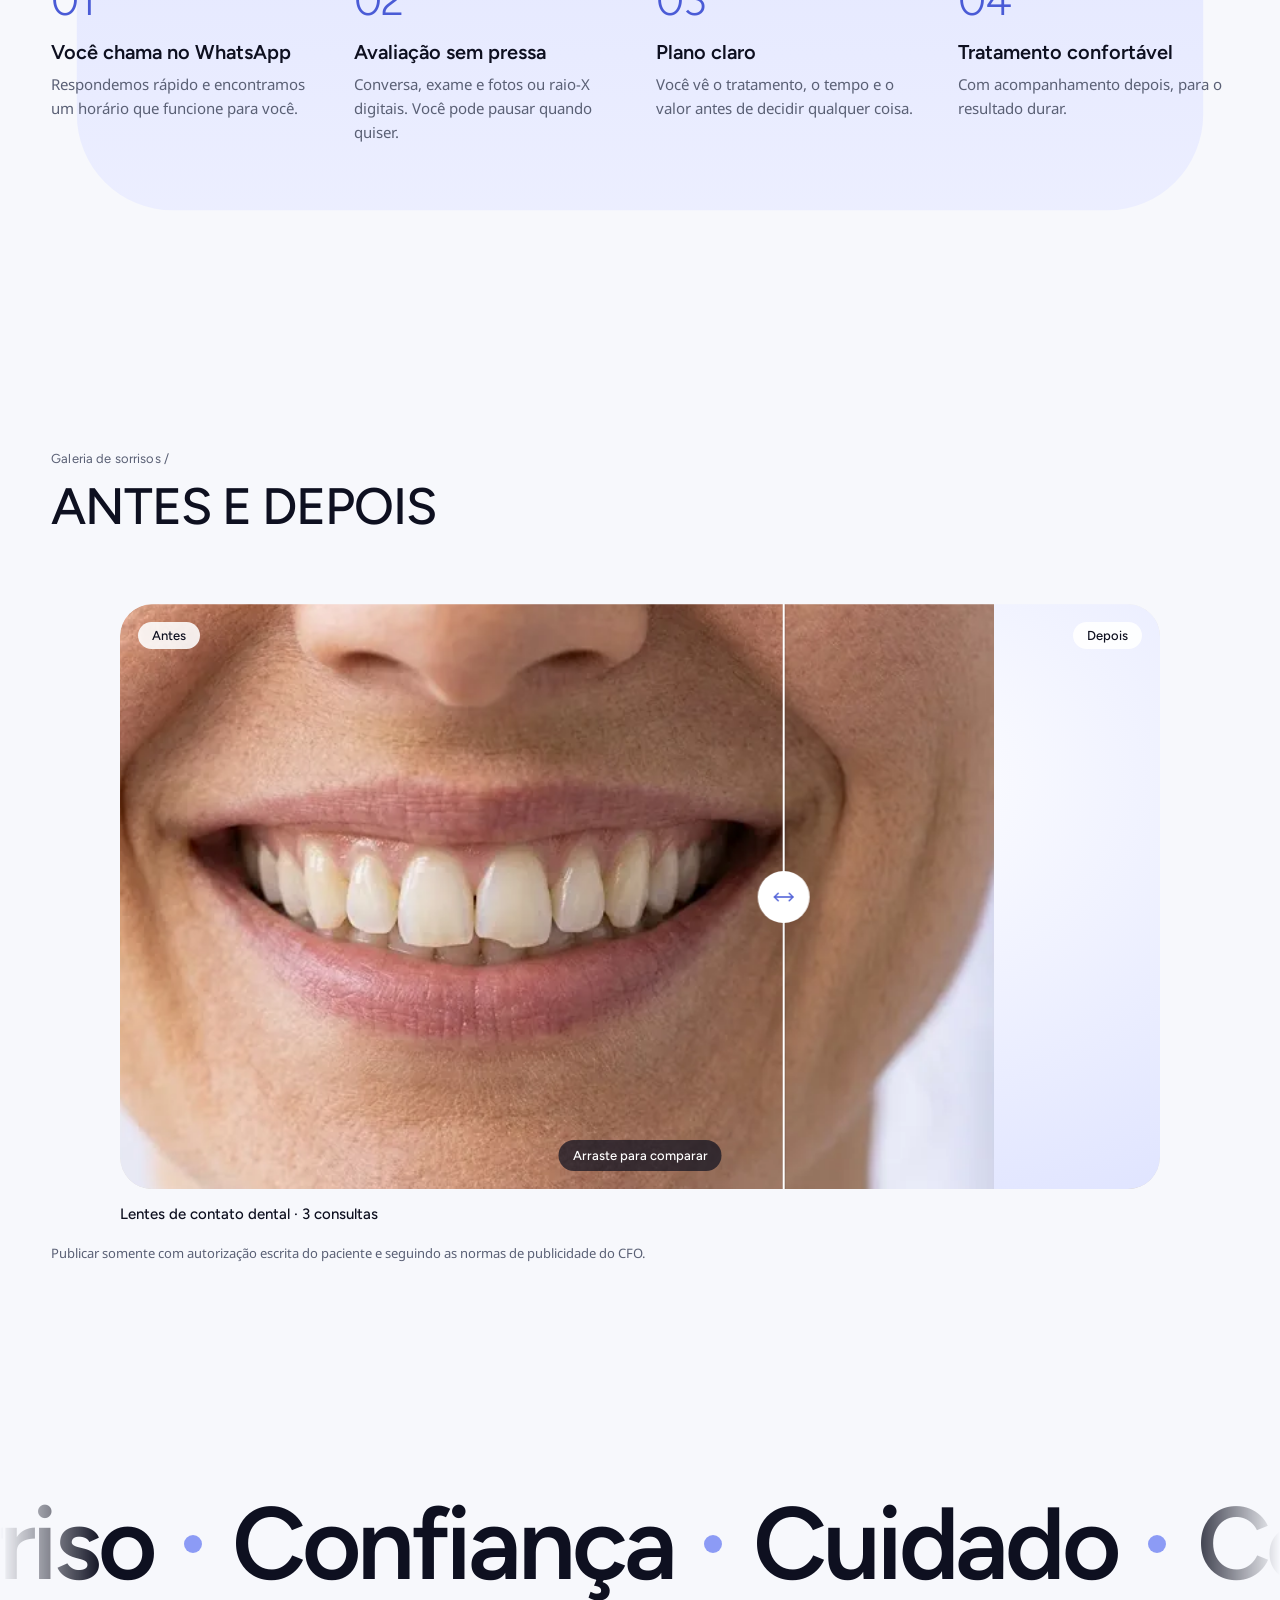
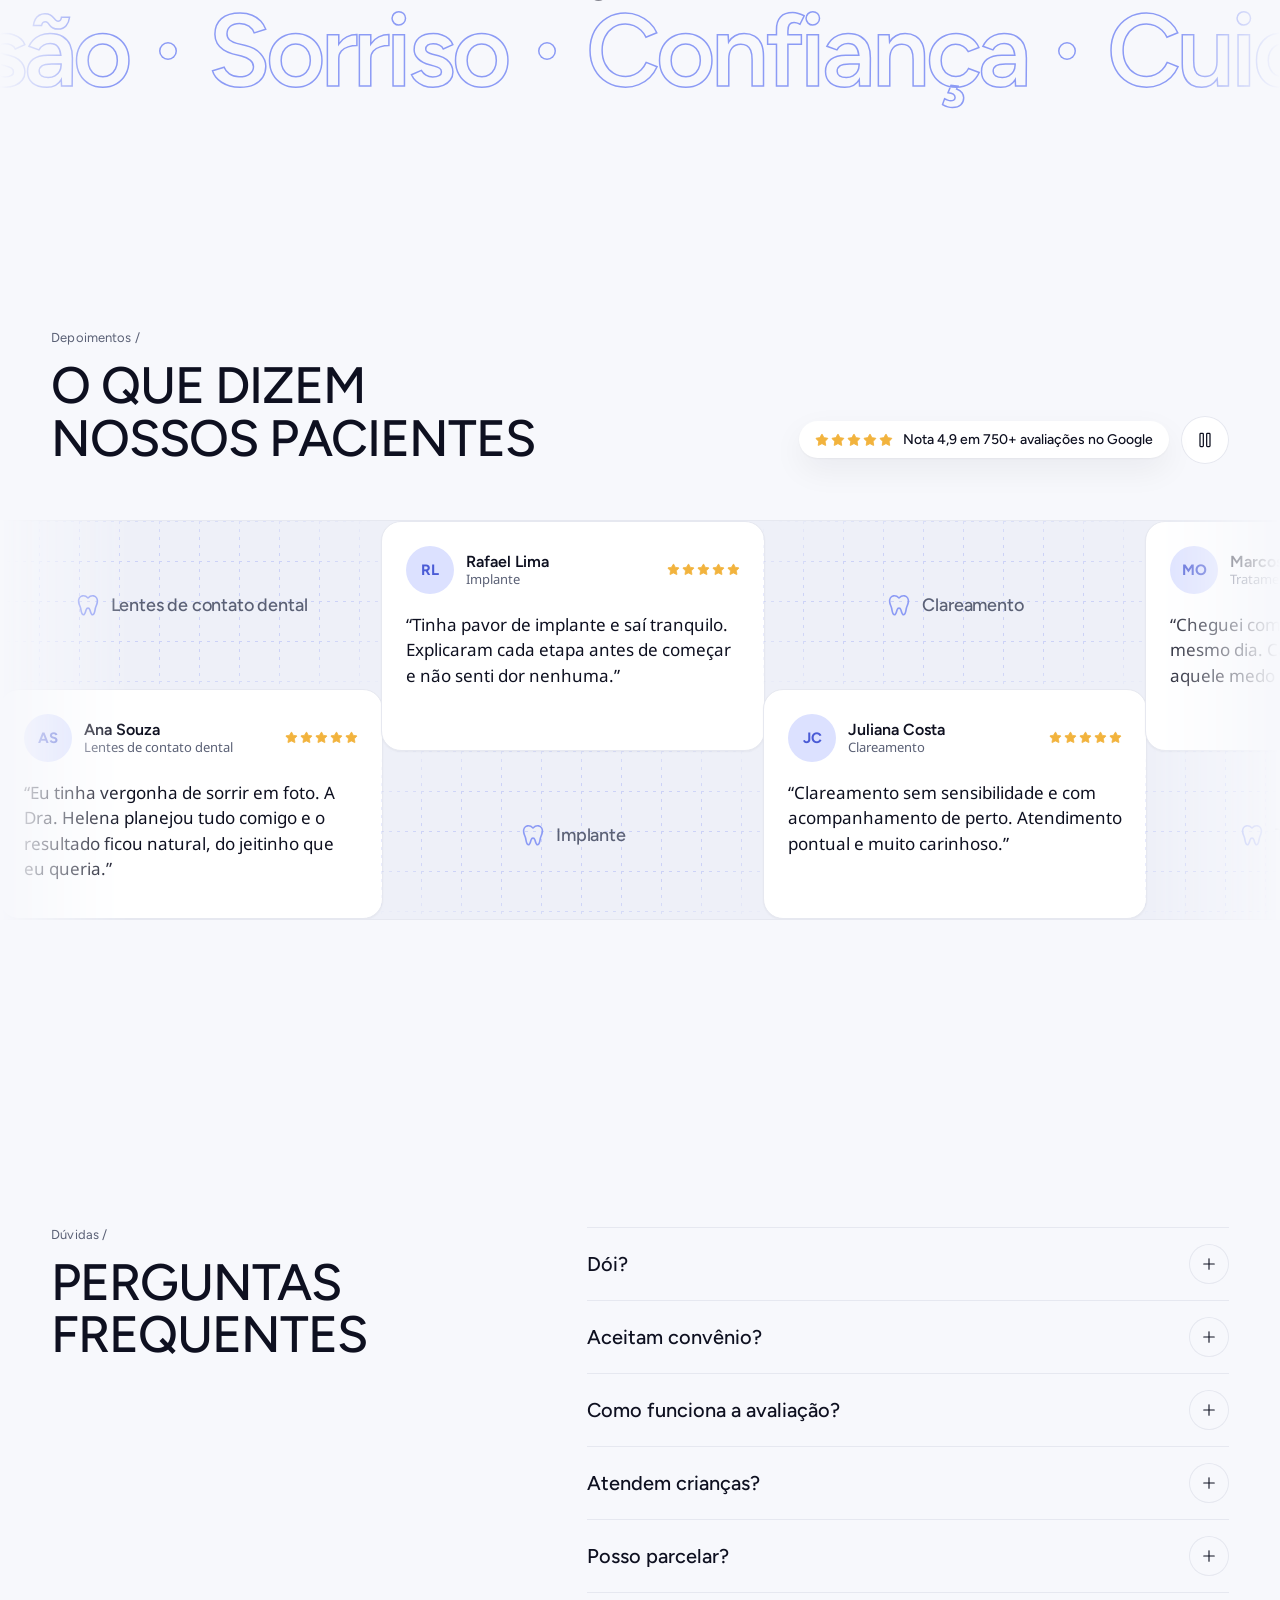
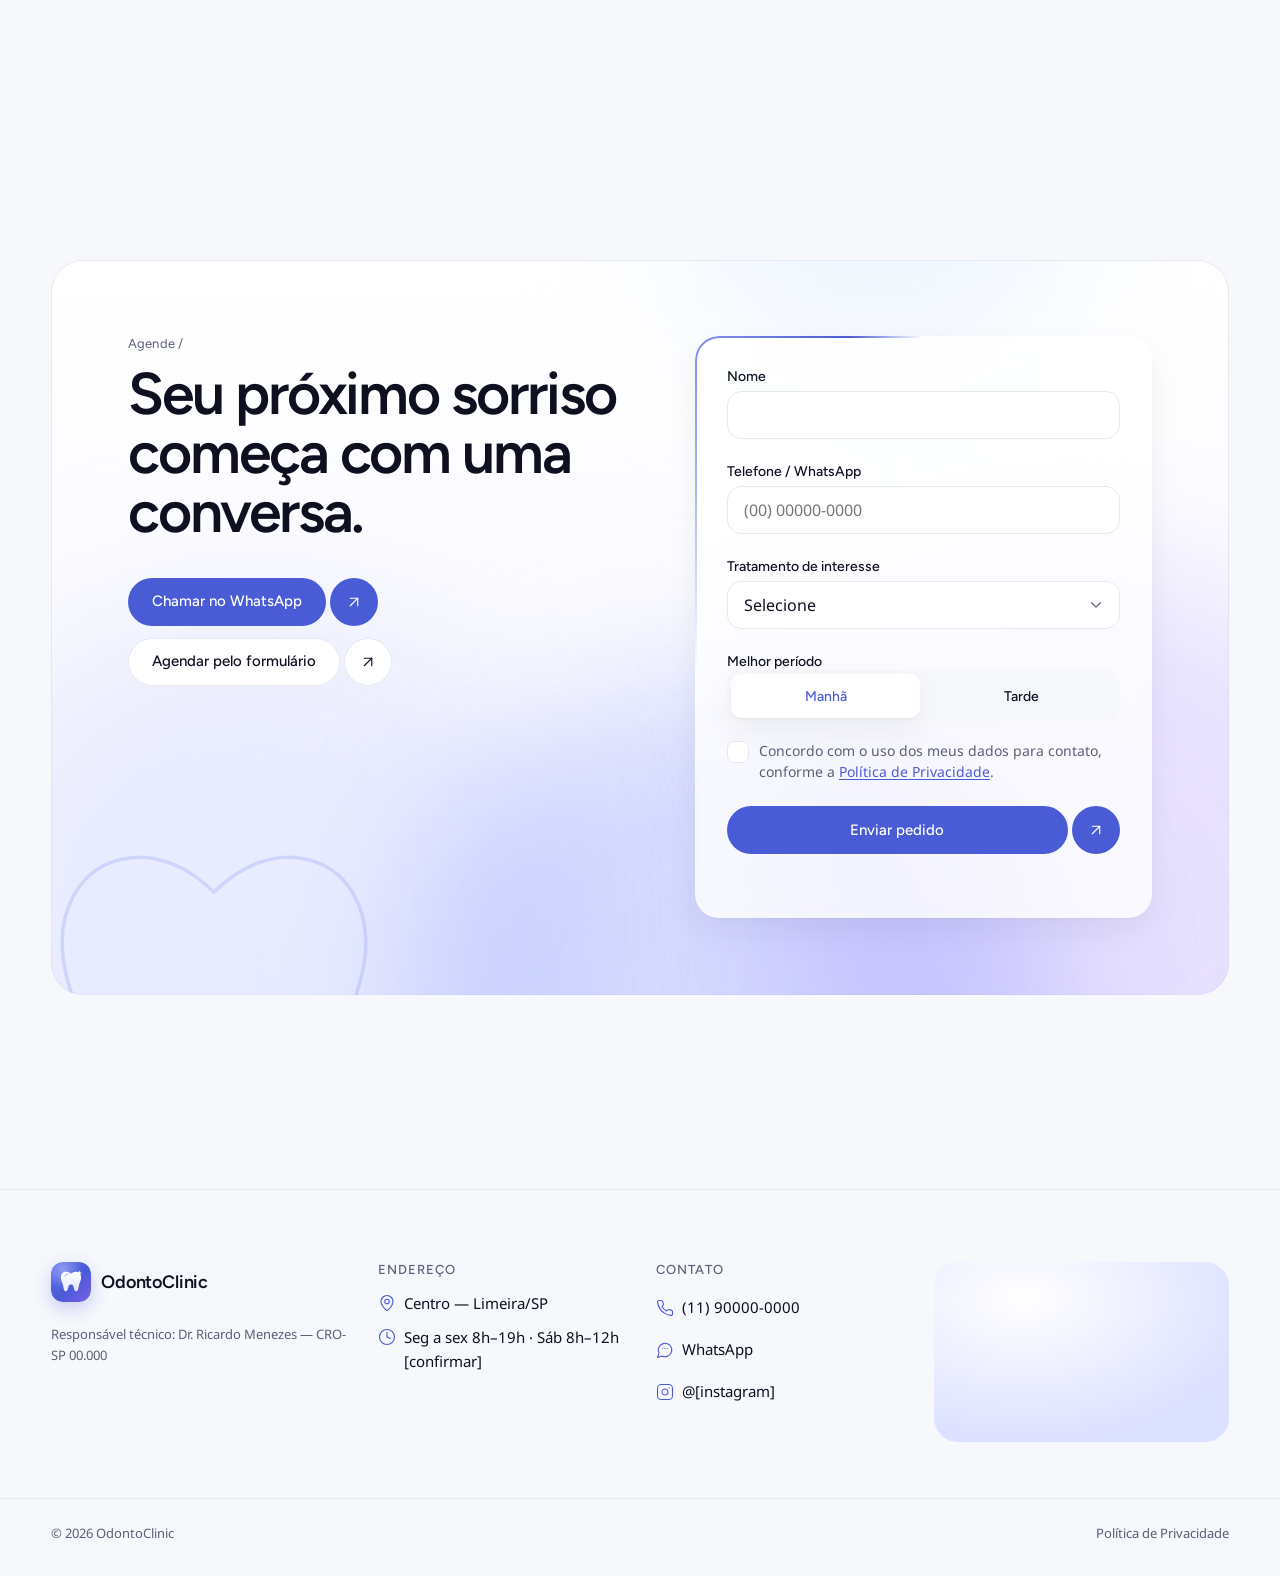
==== commit 95b71c4e: "Página Trabalhe conosco e ajustes na Sobre - Nova página trabalhe.html no mesmo estilo da Sobre: abe" ====
--- a/index.html
+++ b/index.html
@@ -110,6 +110,7 @@
         <a href="#jornada">Jornada</a>
         <a href="#galeria">Galeria</a>
         <a href="#contato">Contato</a>
+        <a href="trabalhe.html" data-page>Trabalhe conosco</a>
         <span class="nav__indicator" aria-hidden="true"></span>
       </nav>
       <a class="btn btn--primary btn--shine header__cta" href="#" data-wa>
@@ -131,6 +132,7 @@
       <a href="#jornada"><span>Cuidado ao paciente</span></a>
       <a href="#galeria"><span>Galeria de sorrisos</span></a>
       <a href="#contato"><span>Contato</span></a>
+      <a href="trabalhe.html" data-page><span>Trabalhe conosco</span></a>
     </nav>
     <a class="btn btn--primary btn--block menu__wa" href="#" data-wa>
       <span class="btn__pill">Chamar no WhatsApp</span>
--- a/styles.css
+++ b/styles.css
@@ -157,7 +157,7 @@
 }
 .header.is-scrolled .nav { background: rgba(247,248,252,.6); }
 .nav a[aria-current="page"] { color: var(--brand); }
-.nav a { position: relative; z-index: 1; padding: 10px 14px; border-radius: 999px; color: var(--ink); transition: color var(--t-fast); }
+.nav a { position: relative; z-index: 1; padding: 10px 13px; white-space: nowrap; border-radius: 999px; color: var(--ink); transition: color var(--t-fast); }
 .nav a.is-current { color: var(--brand); }
 .nav__indicator {
   position: absolute; z-index: 0; top: 5px; left: 0; height: calc(100% - 10px); border-radius: 999px;
@@ -1114,8 +1114,85 @@
 .ab-cta__card .btn--ghost .btn__pill, .ab-cta__card .btn--ghost .btn__circle { background: rgba(255,255,255,.08); color: #fff; box-shadow: inset 0 0 0 1px rgba(255,255,255,.25); }
 
 /* =========================================================
+   Página "Trabalhe conosco"
+   ========================================================= */
+.ab-hero__title--sm { font-size: clamp(2.8rem, 5.4vw, 5.2rem); line-height: .96; }
+.tc-join { margin: 0 0 14px; font: 600 clamp(20px, 1.8vw, 24px) var(--font-head); color: var(--brand); letter-spacing: -.01em; }
+.team-stack { display: flex; align-items: center; }
+.team-stack img, .team-stack span { width: 34px; height: 34px; margin-left: -10px; border-radius: 50%; border: 2px solid #fff; object-fit: cover; object-position: 50% 20%; }
+.team-stack img:first-child { margin-left: 0; }
+.team-stack span { display: grid; place-items: center; width: auto; padding: 0 10px; border-radius: 999px; background: var(--brand); color: #fff; font: 600 11px var(--font-head); border-style: dashed; animation: youPulse 2.4s var(--ease-io) infinite; }
+@keyframes youPulse { 50% { transform: scale(1.08); box-shadow: 0 0 0 6px rgba(74,91,214,.15); } }
+
+/* Excelência: foto do implante com feixe de escaneamento */
+.tech { position: relative; overflow: hidden; border-radius: 22px; min-height: 250px; background: #F2F4FC; box-shadow: inset 0 0 0 1px var(--line); }
+.tech img { position: absolute; inset: 0; width: 100%; height: 100%; object-fit: cover; transform: scale(1.15); }
+.tech__scan { position: absolute; left: 0; right: 0; top: 0; height: 30%; background: linear-gradient(180deg, transparent, rgba(140,155,245,.25) 80%, rgba(140,155,245,.7)); animation: techScan 3.6s var(--ease-io) infinite; }
+.tech__scan::after { content: ""; position: absolute; left: 0; right: 0; bottom: 0; height: 2px; background: var(--brand-soft); box-shadow: 0 0 14px 3px rgba(140,155,245,.9); }
+@keyframes techScan { 0% { transform: translateY(-100%); } 60%, 100% { transform: translateY(340%); } }
+.tech__tag { position: absolute; padding: 6px 12px; border-radius: 999px; background: rgba(255,255,255,.88); backdrop-filter: blur(8px); font: 500 12px var(--font-head); box-shadow: var(--shadow); animation: floatCard 5s var(--ease-io) infinite alternate; }
+.tech__tag--a { left: 14px; top: 14px; }
+.tech__tag--b { right: 14px; bottom: 14px; animation-delay: -2.5s; }
+
+/* Crescimento: barras subindo + seta */
+.bcard--grow { overflow: hidden; }
+.grow { position: absolute; right: 18px; top: 22px; width: 52%; height: auto; overflow: visible; pointer-events: none; }
+.grow__bar { fill: rgba(255,255,255,.22); transform-box: fill-box; transform-origin: 50% 100%; animation: barUp 4.5s var(--ease) infinite; }
+.grow__bar:nth-child(2) { animation-delay: .15s; } .grow__bar:nth-child(3) { animation-delay: .3s; } .grow__bar:nth-child(4) { animation-delay: .45s; fill: rgba(255,255,255,.45); }
+@keyframes barUp { 0% { transform: scaleY(0); } 25%, 80% { transform: scaleY(1); } 100% { transform: scaleY(0); opacity: 0; } }
+.grow__line, .grow__tip { fill: none; stroke: #fff; stroke-width: 4; stroke-linecap: round; stroke-linejoin: round; stroke-dasharray: 1; stroke-dashoffset: 1; animation: lineUp 4.5s var(--ease-io) infinite; }
+.grow__tip { animation-name: tipUp; }
+@keyframes lineUp { 0%, 15% { stroke-dashoffset: 1; } 45%, 80% { stroke-dashoffset: 0; } 100% { stroke-dashoffset: 0; opacity: 0; } }
+@keyframes tipUp { 0%, 42% { stroke-dashoffset: 1; } 55%, 80% { stroke-dashoffset: 0; } 100% { stroke-dashoffset: 0; opacity: 0; } }
+.bcard--grow .bcard__ic svg { transform: rotate(-45deg); }
+
+/* Equipe: fotos girando em volta de "você" */
+.bcard--team { overflow: hidden; }
+.circle { position: relative; flex: none; width: 120px; height: 120px; margin: 32px auto 40px; animation: spinSlow 24s linear infinite; }
+.bcard--team h3 { margin-top: auto; }
+.circle img { position: absolute; left: 50%; top: 50%; width: 40px; height: 40px; margin: -20px; border-radius: 50%; border: 2px solid #fff; object-fit: cover; object-position: 50% 20%; box-shadow: var(--shadow);
+  transform: rotate(var(--a)) translateY(-52px) rotate(calc(var(--a) * -1)); }
+.circle__you { position: absolute; left: 50%; top: 50%; display: grid; place-items: center; width: 52px; height: 52px; margin: -26px; border-radius: 50%; background: var(--mist); color: var(--brand); font: 600 12px var(--font-head); border: 1.5px dashed var(--brand-soft); animation: spinSlow 24s linear infinite reverse; }
+.circle img { animation: counterSpin 24s linear infinite; }
+@keyframes counterSpin { from { transform: rotate(var(--a)) translateY(-52px) rotate(calc(var(--a) * -1)) rotate(0deg); } to { transform: rotate(var(--a)) translateY(-52px) rotate(calc(var(--a) * -1)) rotate(-360deg); } }
+
+/* Candidatura: card escuro com formulário de vidro */
+.tc-apply { display: grid; grid-template-columns: 1fr 1fr; gap: clamp(28px, 5vw, 72px); align-items: center; text-align: left; }
+.tc-apply h2 { font: 600 clamp(2.4rem, 4.8vw, 4.4rem)/1 var(--font-head); letter-spacing: -.035em; }
+.tc-apply p { margin: 18px 0 0; max-width: 460px; }
+.tc-roles { display: flex; flex-wrap: wrap; gap: 8px; margin: 26px 0 0; padding: 0; list-style: none; }
+.tc-roles li { padding: 7px 14px; border-radius: 999px; background: rgba(255,255,255,.08); box-shadow: inset 0 0 0 1px rgba(255,255,255,.2); font: 500 13px var(--font-head); }
+.cform { display: flex; flex-direction: column; gap: 14px; padding: clamp(20px, 3vw, 30px); border-radius: 24px; background: rgba(255,255,255,.07); backdrop-filter: blur(14px); -webkit-backdrop-filter: blur(14px); box-shadow: inset 0 0 0 1px rgba(255,255,255,.14); }
+.cfield { display: flex; flex-direction: column; gap: 6px; }
+.cfield label { font: 500 13px var(--font-head); color: rgba(255,255,255,.85); }
+.cfield label small { color: rgba(255,255,255,.5); font-weight: 400; }
+.cfield input, .cfield select, .cfield textarea {
+  width: 100%; min-height: 46px; padding: 11px 14px; border-radius: 14px; border: 1px solid rgba(255,255,255,.16); background: rgba(255,255,255,.06);
+  color: #fff; font: 400 15px var(--font-body); appearance: none; transition: border-color .25s, box-shadow .35s var(--ease), background-color .25s;
+}
+.cfield textarea { resize: vertical; min-height: 84px; }
+.cfield select { background-image: url("data:image/svg+xml,%3Csvg xmlns='http://www.w3.org/2000/svg' viewBox='0 0 24 24' fill='none' stroke='%23ffffff' stroke-width='1.5' stroke-linecap='round'%3E%3Cpath d='m6 9 6 6 6-6'/%3E%3C/svg%3E"); background-repeat: no-repeat; background-position: right 12px center; background-size: 18px; }
+.cfield select option { color: var(--ink); }
+.cfield input::placeholder { color: rgba(255,255,255,.4); }
+.cfield input:focus, .cfield select:focus, .cfield textarea:focus { outline: none; border-color: var(--brand-soft); background: rgba(255,255,255,.1); box-shadow: 0 0 0 4px rgba(140,155,245,.25); }
+.cfield.has-error input, .cfield.has-error select { border-color: #FF8A9B; }
+.cfield__err { font-size: 12.5px; color: #FFB3BE; min-height: 0; }
+.ccheck { display: flex; gap: 10px; align-items: flex-start; font-size: 13px; color: rgba(255,255,255,.75); cursor: pointer; }
+.ccheck input { position: absolute; opacity: 0; }
+.ccheck .box { background: rgba(255,255,255,.08); border-color: rgba(255,255,255,.3); }
+.ccheck input:checked + .box { background: var(--brand-soft); border-color: var(--brand-soft); }
+.ccheck input:checked + .box svg { stroke-dashoffset: 0; }
+.ccheck input:focus-visible + .box { outline: 2px solid var(--brand-soft); outline-offset: 2px; }
+.cform__note { margin: 0 !important; font-size: 12.5px; color: rgba(255,255,255,.6) !important; }
+.cform.is-shake { animation: shake .45s var(--ease); }
+
+/* =========================================================
    Responsivo (mobile-first nos ajustes abaixo)
    ========================================================= */
+@media (max-width: 1360px) {
+  .nav a { padding: 9px 10px; font-size: 13.5px; }
+  .header__cta .btn__pill { padding-inline: 16px; }
+}
 @media (max-width: 1180px) {
   .nav { display: none; }
   .header__cta { margin-left: auto; }
@@ -1163,6 +1240,8 @@
   .scard__img { min-height: 220px; order: -1; }
   .bento { grid-template-columns: 1fr 1fr; }
   .bcard--chat { grid-template-columns: 1fr; }
+  .tc-apply { grid-template-columns: 1fr; }
+  .grow { width: 44%; }
   .modal__media img { min-height: 0; aspect-ratio: 16 / 10; }
 }
 @keyframes floaty { from { transform: translateY(0); } to { transform: translateY(-10px); } }
@@ -1202,6 +1281,8 @@
   *, *::before, *::after { animation-duration: .001ms !important; animation-iteration-count: 1 !important; transition-duration: .001ms !important; scroll-behavior: auto !important; }
   .marquee__track { animation: none !important; }
   .marquee__toggle { display: none; }
+  .tech__scan, .tech__tag, .grow__bar, .grow__line, .grow__tip, .circle, .circle img, .circle__you, .team-stack span { animation: none !important; }
+  .grow__line, .grow__tip { stroke-dashoffset: 0; }
   .kenburns, .smile__arc, .smile__spark, .ab-cta__beam, .typing i, .pill-live i::after { animation: none !important; }
   .smile__arc { stroke-dashoffset: 0; }
   .msg { display: block; }
